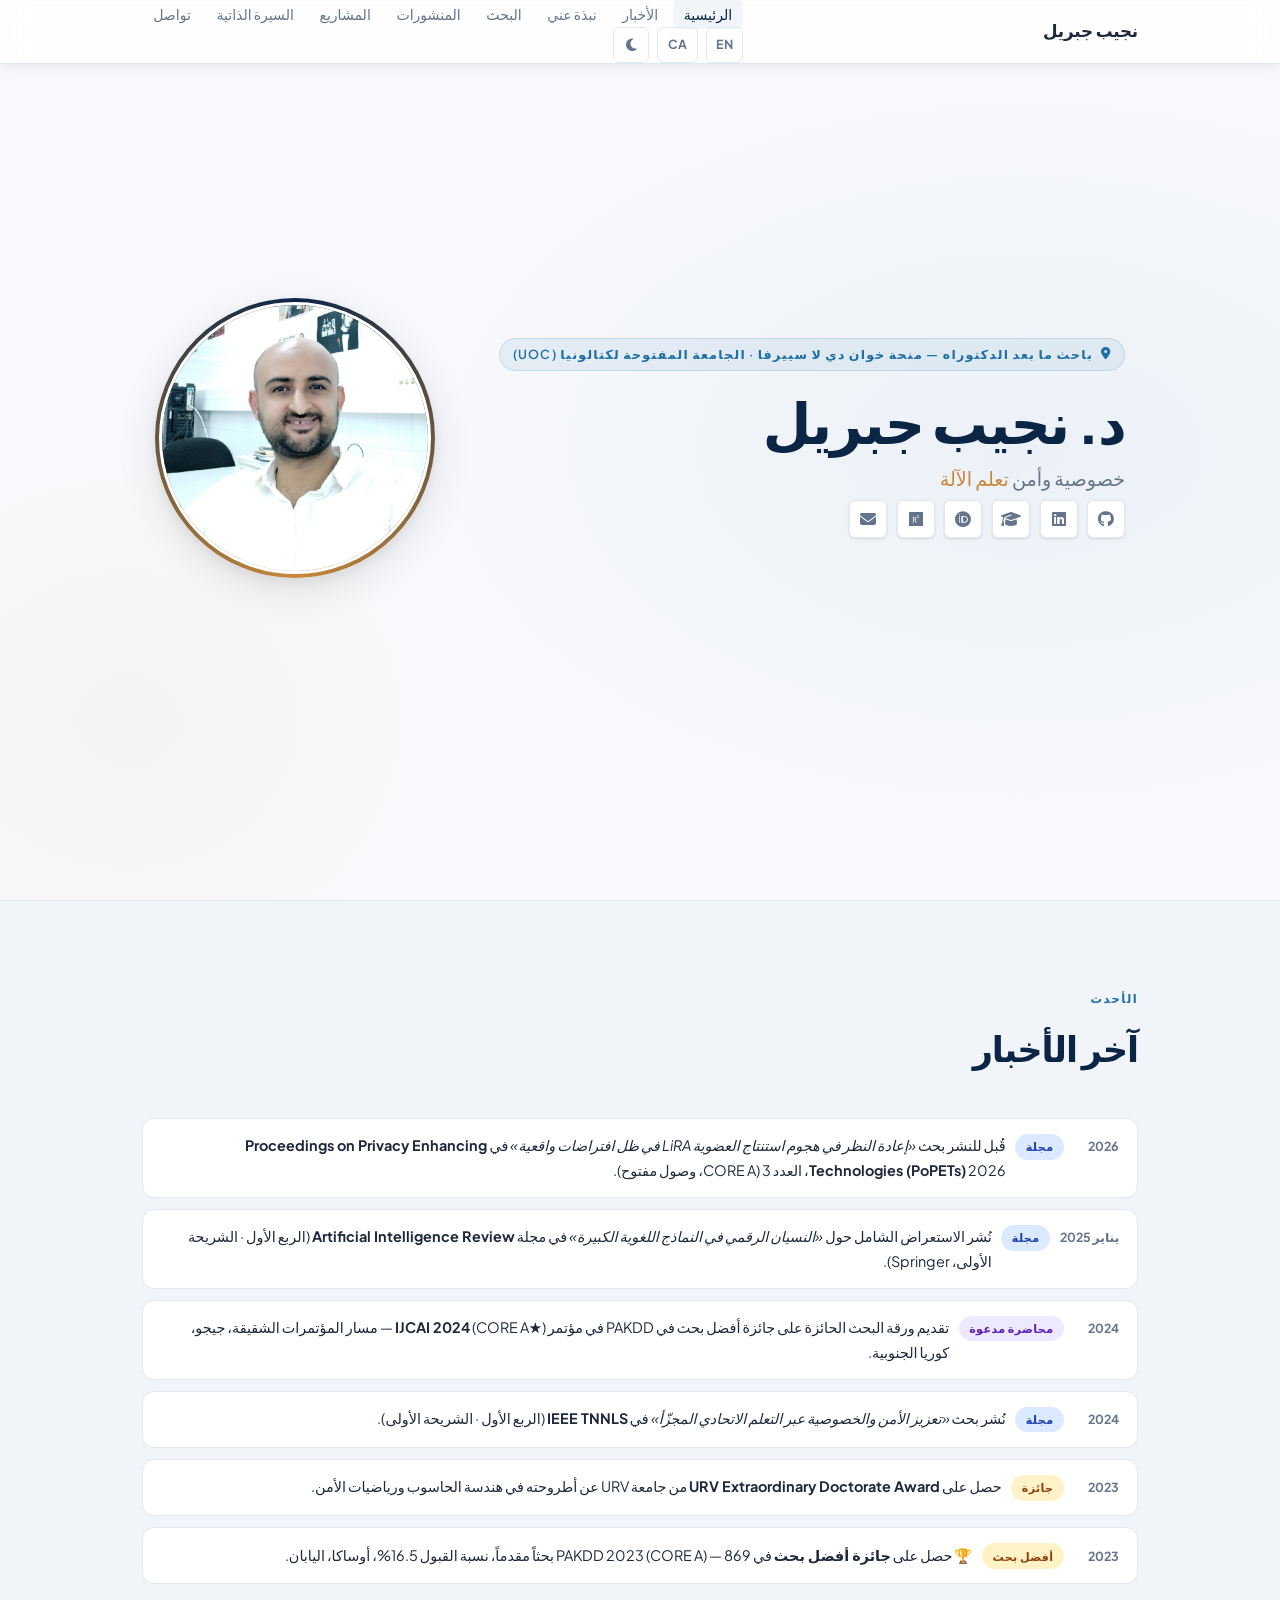
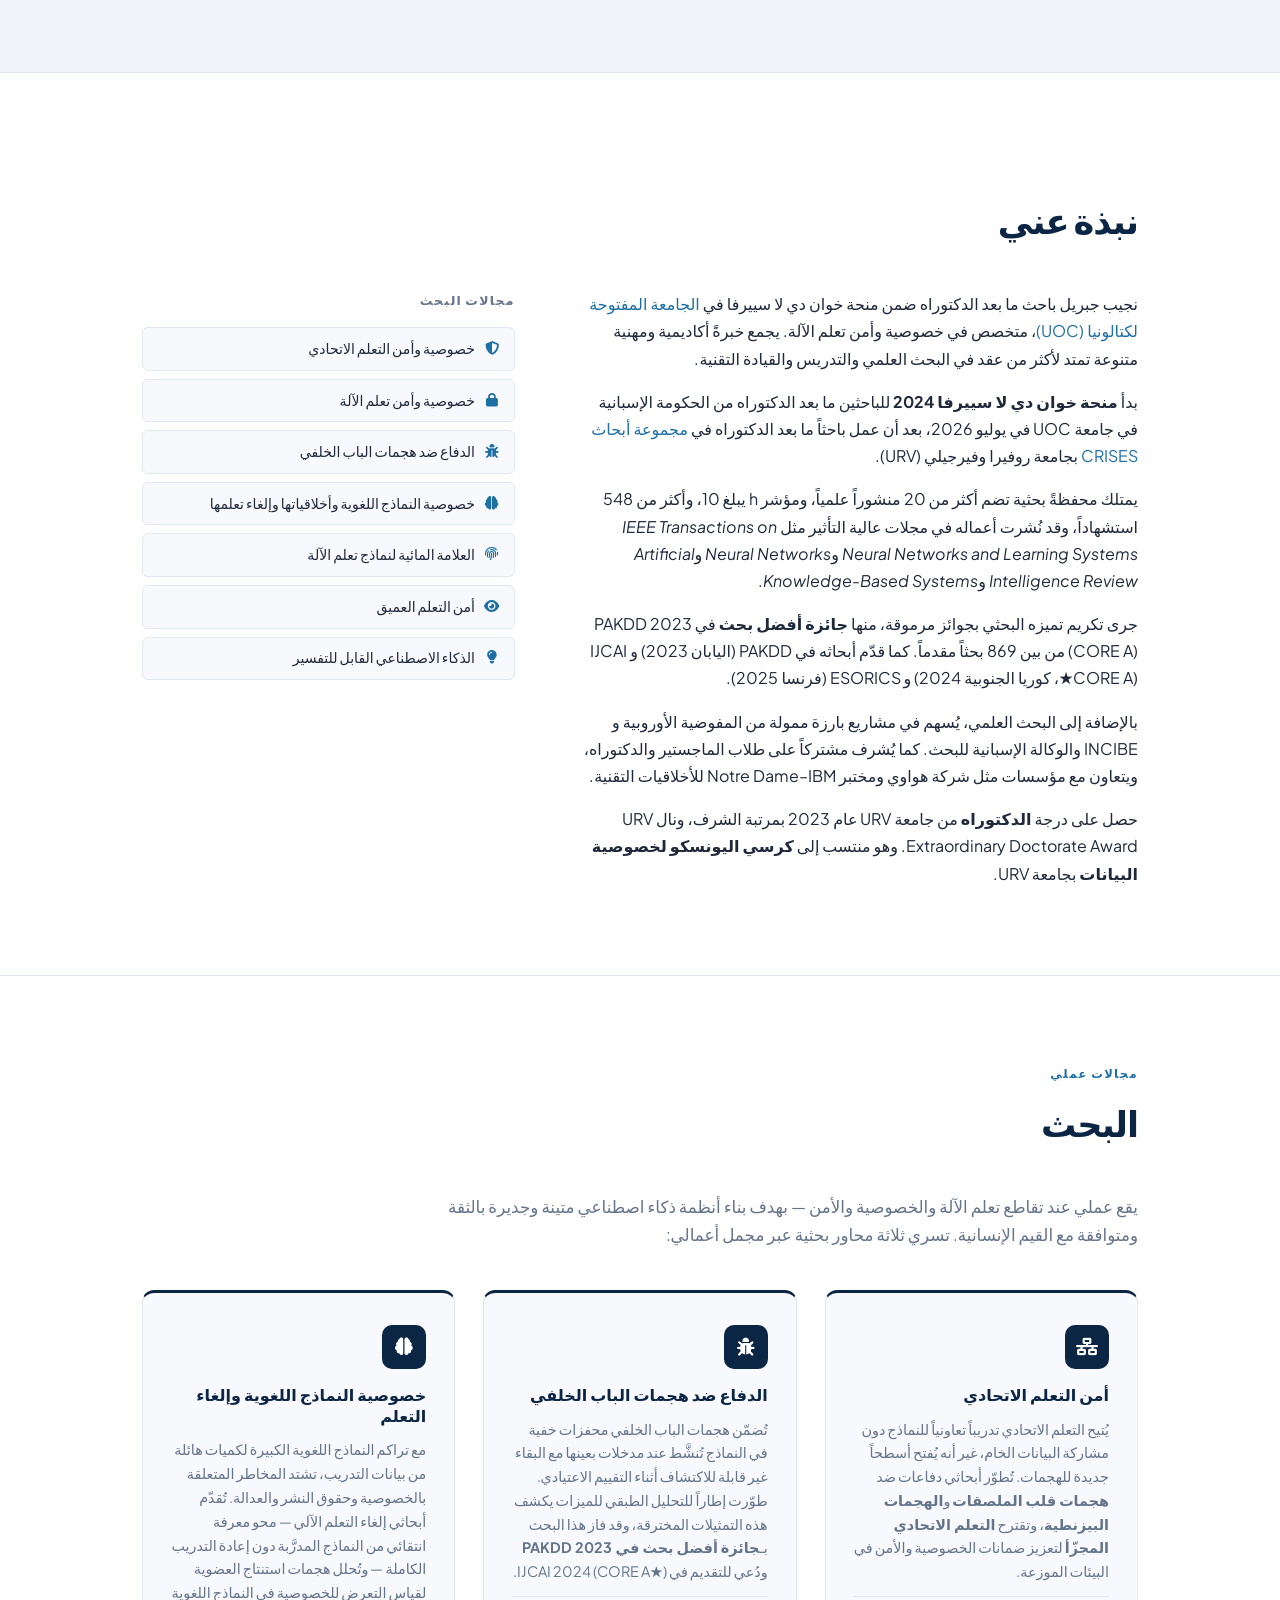
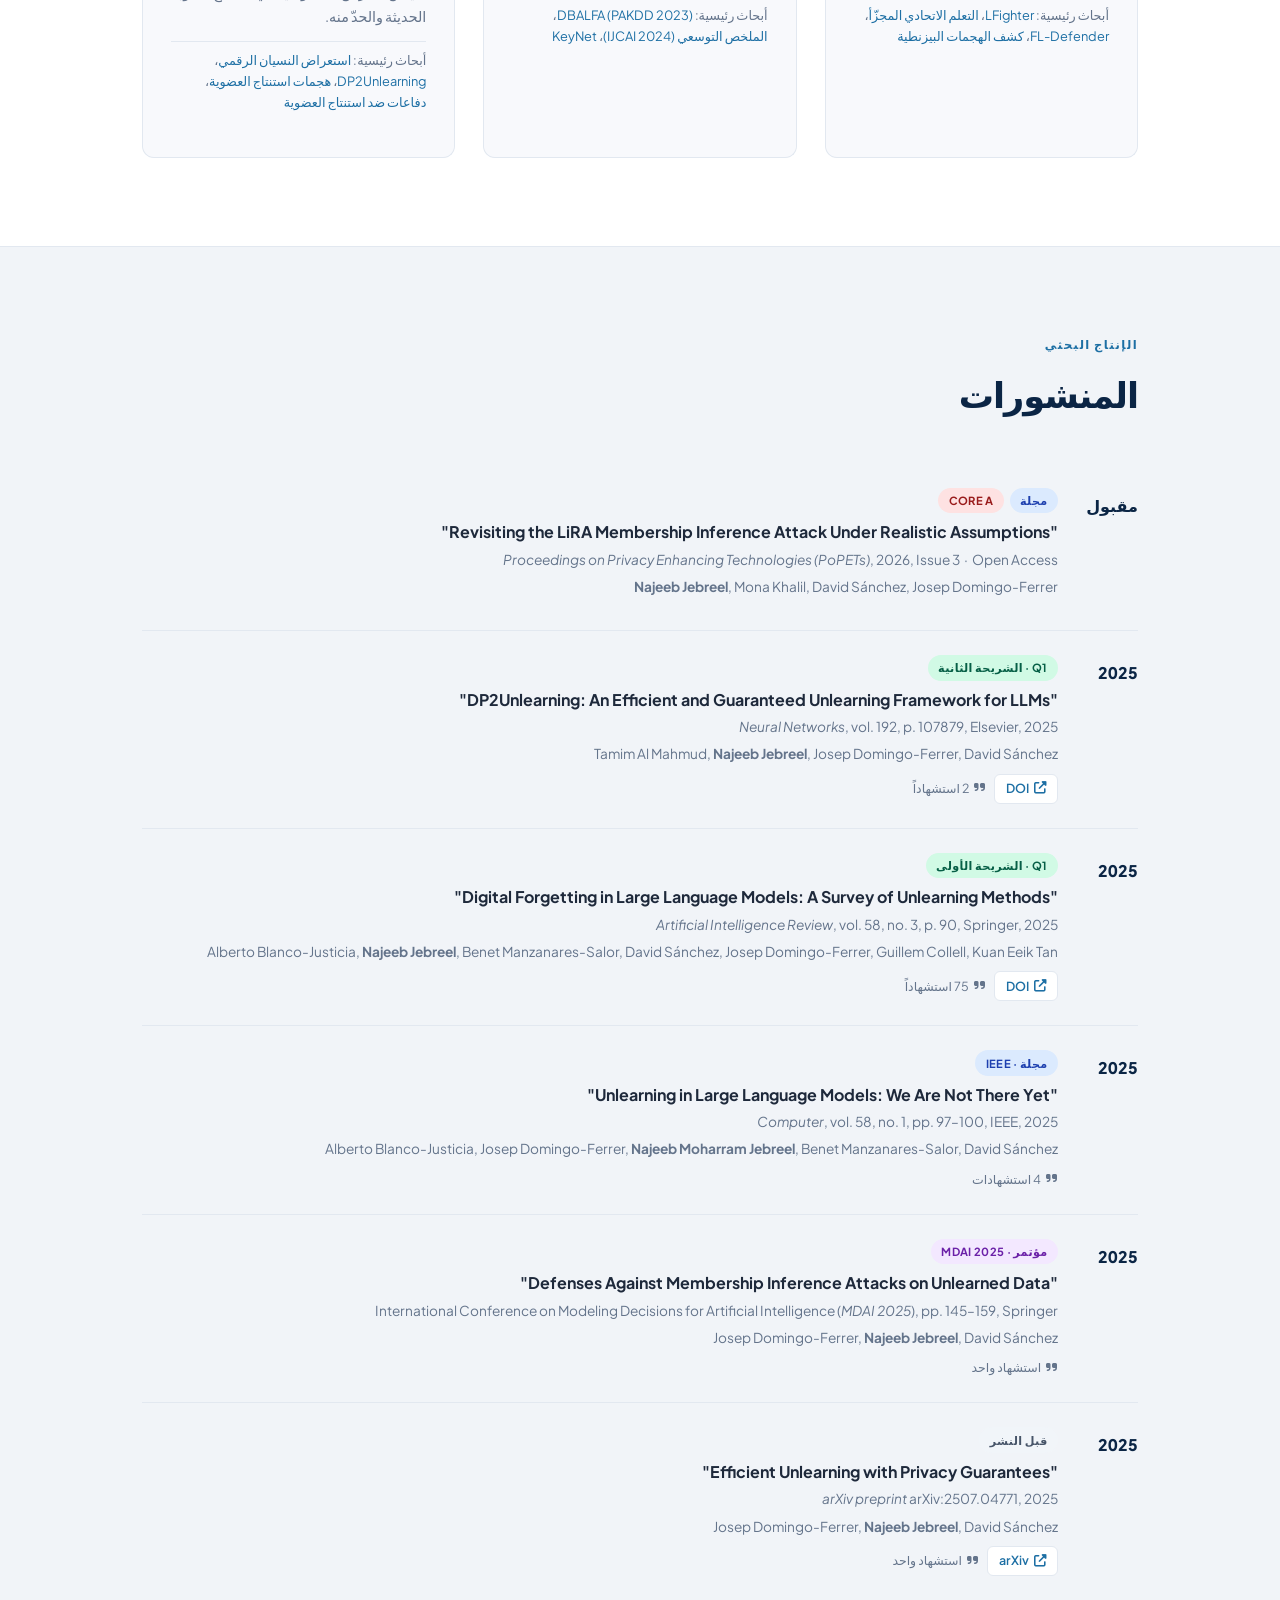
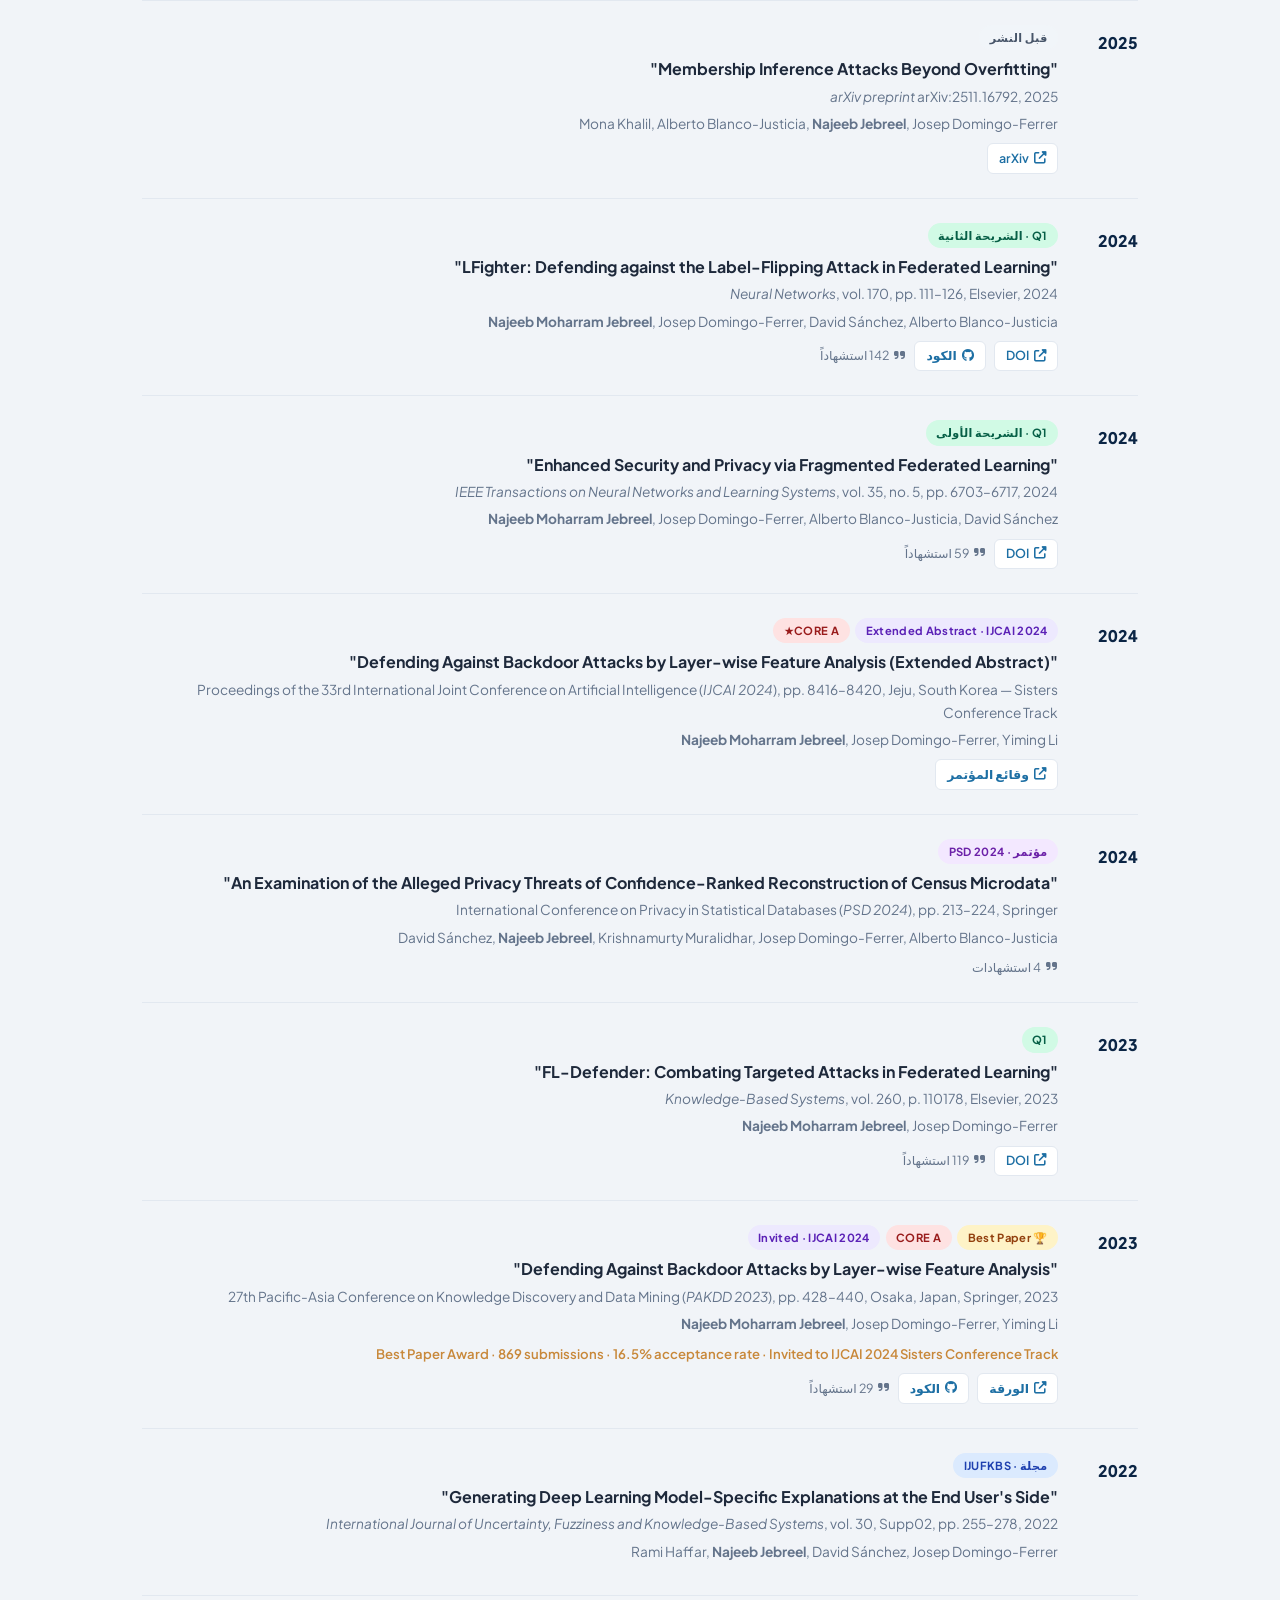
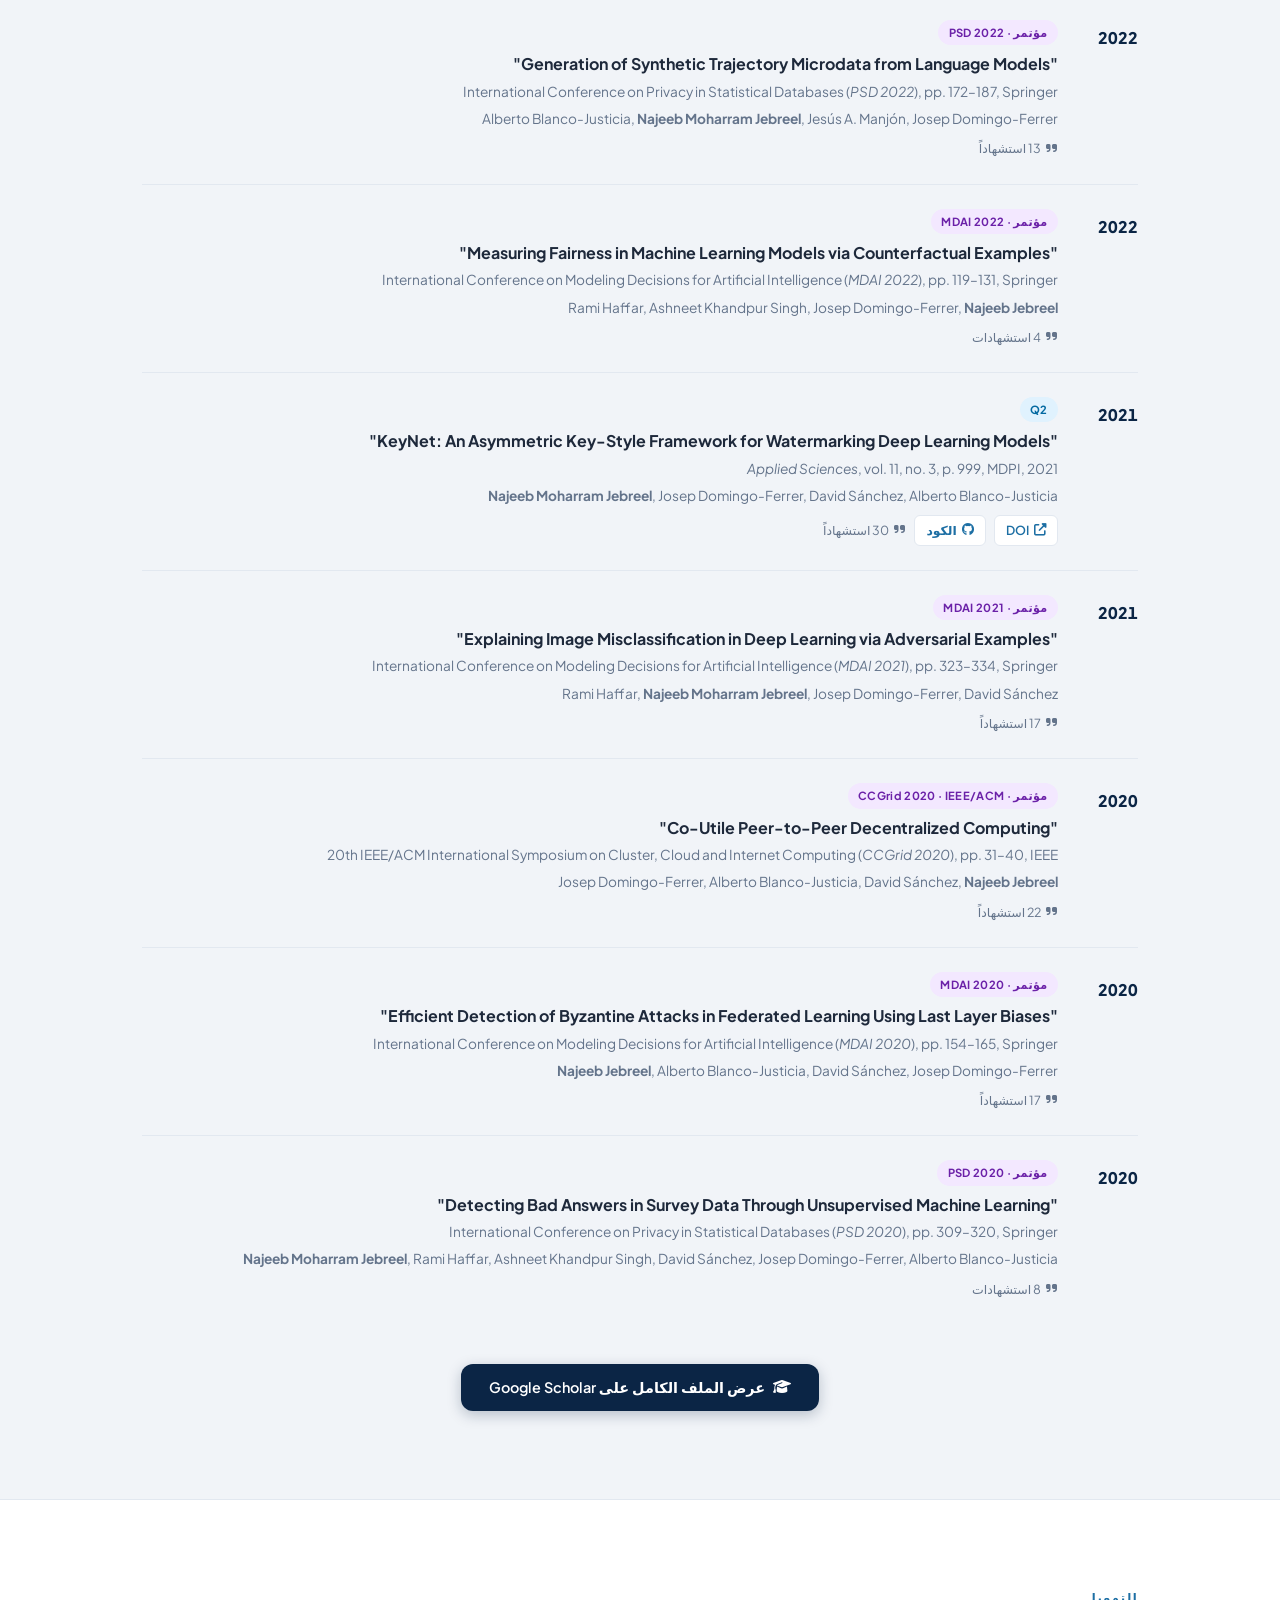
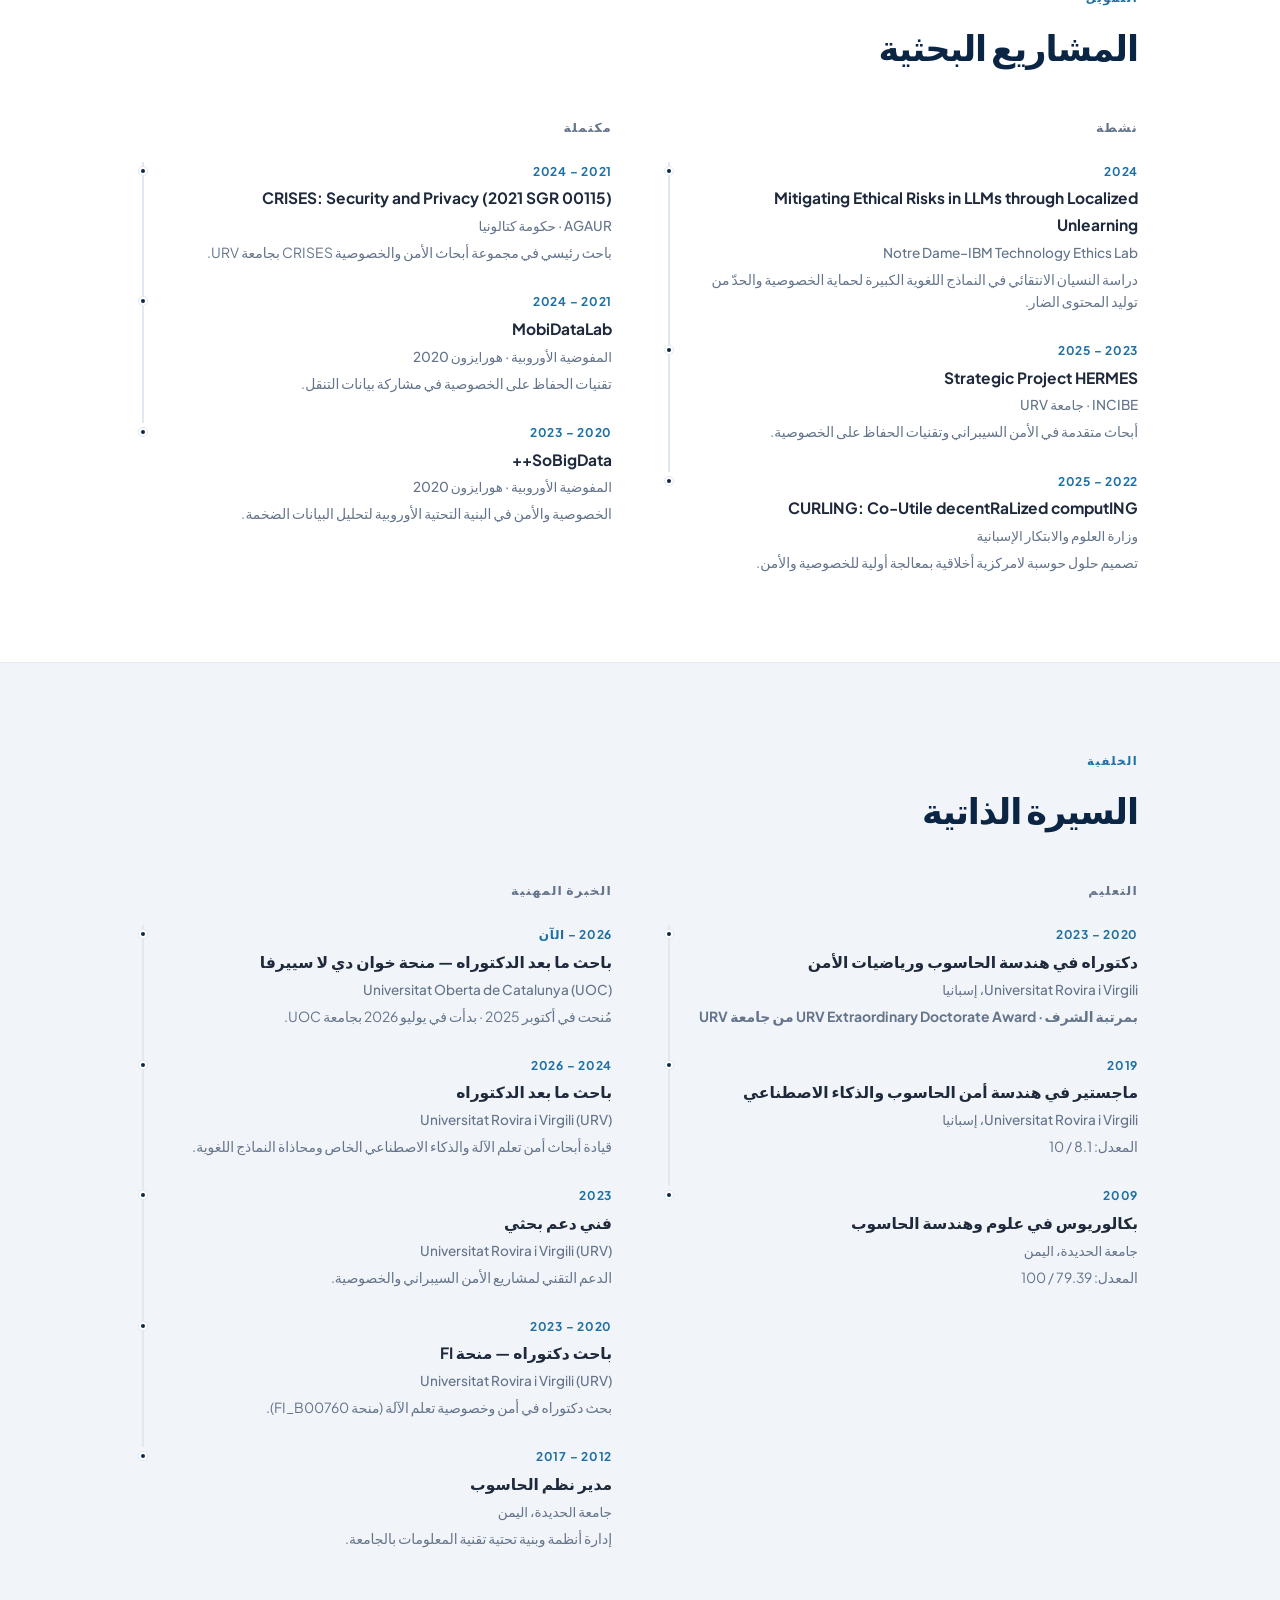
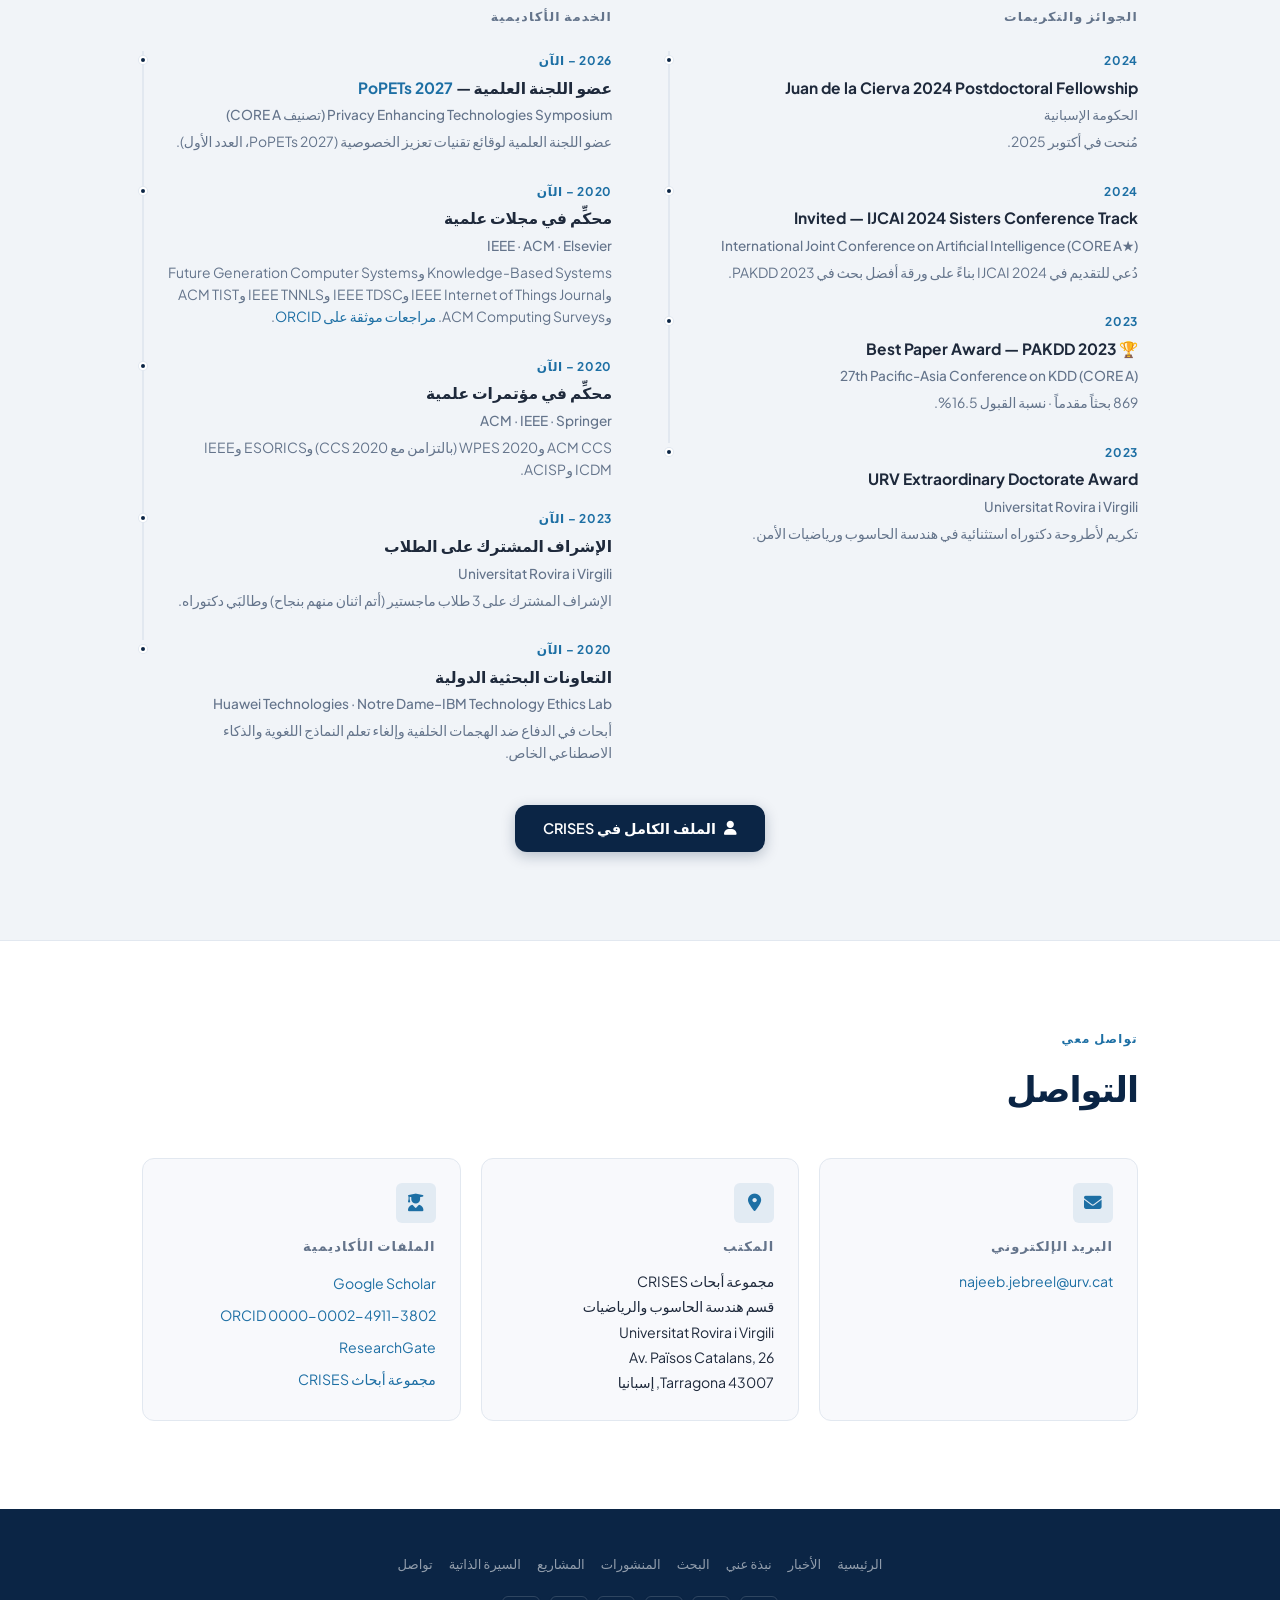
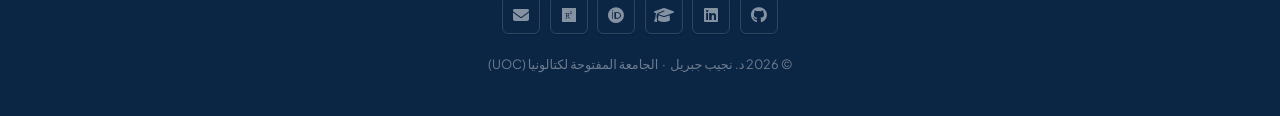
==== index-ar.html @ c3b6037e "Update affiliation: Juan de la Cierva postdoc at UOC (from July 2026)" ====
<!DOCTYPE html>
<html lang="ar" dir="rtl">
<head>
  <meta charset="UTF-8">
  <meta name="viewport" content="width=device-width, initial-scale=1.0">
  <title>د. نجيب جبريل — باحث في خصوصية وأمن تعلم الآلة</title>

  <!-- SEO -->
  <meta name="description" content="د. نجيب جبريل — باحث ما بعد الدكتوراه (منحة خوان دي لا سييرفا) في الجامعة المفتوحة لكتالونيا (UOC) متخصص في خصوصية وأمن تعلم الآلة، والتعلم الاتحادي، والدفاع ضد الهجمات الخلفية، ومحاذاة النماذج اللغوية.">
  <meta name="author" content="Najeeb Jebreel">
  <link rel="canonical" href="https://najeebjebreel.github.io/index-ar.html">

  <!-- Open Graph -->
  <meta property="og:type" content="profile">
  <meta property="og:title" content="د. نجيب جبريل — باحث في خصوصية وأمن تعلم الآلة">
  <meta property="og:description" content="باحث خوان دي لا سييرفا في UOC · أمن التعلم الاتحادي · الدفاع ضد الهجمات الخلفية · خصوصية النماذج اللغوية">
  <meta property="og:url" content="https://najeebjebreel.github.io/index-ar.html">
  <meta property="og:image" content="https://najeebjebreel.github.io/images/profile_photo.jpg">

  <!-- Schema.org -->
  <script type="application/ld+json">
  {"@context":"https://schema.org","@type":"Person","name":"Najeeb Moharram Salim Jebreel","honorificPrefix":"Dr.","jobTitle":"Juan de la Cierva Postdoctoral Fellow","affiliation":{"@type":"Organization","name":"Universitat Oberta de Catalunya","url":"https://www.uoc.edu/en"},"url":"https://najeebjebreel.github.io/","sameAs":["https://scholar.google.com/citations?user=aWbGsA4AAAAJ&hl=en","https://orcid.org/0000-0002-4911-3802","https://www.researchgate.net/profile/Najeeb-Jebreel","https://github.com/najeebjebreel","https://www.linkedin.com/in/najeebjebreel/"]}
  </script>

  <!-- Fonts: Plus Jakarta Sans + Cairo -->
  <link rel="preconnect" href="https://fonts.googleapis.com">
  <link rel="preconnect" href="https://fonts.gstatic.com" crossorigin>
  <link href="https://fonts.googleapis.com/css2?family=Cairo:wght@300;400;500;600;700;800&family=Plus+Jakarta+Sans:wght@400;600;700;800&display=swap" rel="stylesheet">

  <!-- Icons -->
  <link rel="stylesheet" href="https://cdnjs.cloudflare.com/ajax/libs/font-awesome/6.5.0/css/all.min.css">

  <link rel="stylesheet" href="styles.css">
</head>
<body>

<!-- ───────────────── HEADER ───────────────── -->
<header id="main-header">
  <div class="container header-container">
    <div class="logo"><a href="#home">نجيب جبريل</a></div>
    <nav aria-label="التنقل الرئيسي">
      <ul class="nav-links" role="list">
        <li><a href="#home">الرئيسية</a></li>
        <li><a href="#news">الأخبار</a></li>
        <li><a href="#about">نبذة عني</a></li>
        <li><a href="#research">البحث</a></li>
        <li><a href="#publications">المنشورات</a></li>
        <li><a href="#projects">المشاريع</a></li>
        <li><a href="#cv">السيرة الذاتية</a></li>
        <li><a href="#contact">تواصل</a></li>
      </ul>
      <div class="header-controls">
        <a href="index.html" class="icon-btn lang-toggle" aria-label="English version" title="English">EN</a>
        <a href="index-ca.html" class="icon-btn lang-toggle" aria-label="Catalan version" title="Versió en català">CA</a>
        <button class="icon-btn" id="darkModeToggle" aria-label="تبديل الوضع المظلم"><i class="fas fa-moon"></i></button>
        <button class="icon-btn menu-btn" id="menuBtn" aria-label="فتح القائمة" aria-expanded="false"><i class="fas fa-bars"></i></button>
      </div>
    </nav>
  </div>
</header>

<!-- ───────────────── HERO ───────────────── -->
<section id="home" class="hero">
  <div class="container hero-grid">

    <div class="hero-content reveal">
      <p class="hero-eyebrow"><i class="fas fa-map-marker-alt"></i> باحث ما بعد الدكتوراه — منحة خوان دي لا سييرفا · الجامعة المفتوحة لكتالونيا (UOC)</p>
      <h1>د. نجيب جبريل</h1>
      <p class="hero-tagline">خصوصية وأمن <span class="accent">تعلم الآلة</span></p>

      <div class="social-links" role="list">
        <a href="https://github.com/najeebjebreel" target="_blank" rel="noopener" aria-label="GitHub"><i class="fab fa-github"></i></a>
        <a href="https://www.linkedin.com/in/najeebjebreel/" target="_blank" rel="noopener" aria-label="LinkedIn"><i class="fab fa-linkedin"></i></a>
        <a href="https://scholar.google.com/citations?user=aWbGsA4AAAAJ&hl=en" target="_blank" rel="noopener" aria-label="Google Scholar"><i class="fas fa-graduation-cap"></i></a>
        <a href="https://orcid.org/0000-0002-4911-3802" target="_blank" rel="noopener" aria-label="ORCID"><i class="fab fa-orcid"></i></a>
        <a href="https://www.researchgate.net/profile/Najeeb-Jebreel" target="_blank" rel="noopener" aria-label="ResearchGate"><i class="fab fa-researchgate"></i></a>
        <a href="mailto:najeeb.jebreel@urv.cat" aria-label="البريد الإلكتروني"><i class="fas fa-envelope"></i></a>
      </div>
    </div>

    <div class="hero-photo-wrap reveal reveal-delay-1">
      <div class="hero-photo-ring">
        <img src="images/profile_photo.jpg" alt="صورة د. نجيب جبريل" width="280" height="280" loading="eager">
      </div>
    </div>

  </div>
</section>

<hr class="section-divider">

<!-- ───────────────── NEWS ───────────────── -->
<section id="news" class="news-section">
  <div class="container">
    <p class="section-label reveal">الأحدث</p>
    <h2 class="section-title reveal">آخر الأخبار</h2>
    <ul class="news-list">
      <li class="news-item reveal">
        <span class="news-date">2026</span>
        <span class="badge badge-journal">مجلة</span>
        <span class="news-text">قُبل للنشر بحث <em>«إعادة النظر في هجوم استنتاج العضوية LiRA في ظل افتراضات واقعية»</em> في <strong>Proceedings on Privacy Enhancing Technologies (PoPETs)</strong> 2026، العدد 3 (CORE A، وصول مفتوح).</span>
      </li>
      <li class="news-item reveal">
        <span class="news-date">يناير 2025</span>
        <span class="badge badge-journal">مجلة</span>
        <span class="news-text">نُشر الاستعراض الشامل حول <em>«النسيان الرقمي في النماذج اللغوية الكبيرة»</em> في مجلة <strong>Artificial Intelligence Review</strong> (الربع الأول · الشريحة الأولى، Springer).</span>
      </li>
      <li class="news-item reveal">
        <span class="news-date">2024</span>
        <span class="badge badge-invited">محاضرة مدعوة</span>
        <span class="news-text">تقديم ورقة البحث الحائزة على جائزة أفضل بحث في PAKDD في مؤتمر <strong>IJCAI 2024</strong> (CORE A★) — مسار المؤتمرات الشقيقة، جيجو، كوريا الجنوبية.</span>
      </li>
      <li class="news-item reveal">
        <span class="news-date">2024</span>
        <span class="badge badge-journal">مجلة</span>
        <span class="news-text">نُشر بحث <em>«تعزيز الأمن والخصوصية عبر التعلم الاتحادي المجزّأ»</em> في <strong>IEEE TNNLS</strong> (الربع الأول · الشريحة الأولى).</span>
      </li>
      <li class="news-item reveal">
        <span class="news-date">2023</span>
        <span class="badge badge-award">جائزة</span>
        <span class="news-text">حصل على <strong>URV Extraordinary Doctorate Award</strong> من جامعة URV عن أطروحته في هندسة الحاسوب ورياضيات الأمن.</span>
      </li>
      <li class="news-item reveal">
        <span class="news-date">2023</span>
        <span class="badge badge-award">أفضل بحث</span>
        <span class="news-text">🏆 حصل على <strong>جائزة أفضل بحث</strong> في PAKDD 2023 (CORE A) — 869 بحثاً مقدماً، نسبة القبول 16.5%، أوساكا، اليابان.</span>
      </li>
    </ul>
  </div>
</section>

<hr class="section-divider">

<!-- ───────────────── ABOUT ───────────────── -->
<section id="about" class="about">
  <div class="container">
    <p class="section-label reveal">من أنا</p>
    <h2 class="section-title reveal">نبذة عني</h2>
    <div class="about-grid">
      <div class="about-text reveal">
        <p>نجيب جبريل باحث ما بعد الدكتوراه ضمن منحة خوان دي لا سييرفا في <a href="https://www.uoc.edu/en" target="_blank" rel="noopener">الجامعة المفتوحة لكتالونيا (UOC)</a>، متخصص في خصوصية وأمن تعلم الآلة. يجمع خبرةً أكاديمية ومهنية متنوعة تمتد لأكثر من عقد في البحث العلمي والتدريس والقيادة التقنية.</p>
        <p>بدأ <strong>منحة خوان دي لا سييرفا 2024</strong> للباحثين ما بعد الدكتوراه من الحكومة الإسبانية في جامعة UOC في يوليو 2026، بعد أن عمل باحثاً ما بعد الدكتوراه في <a href="https://crises-deim.urv.cat/" target="_blank" rel="noopener">مجموعة أبحاث CRISES</a> بجامعة روفيرا وفيرجيلي (URV).</p>
        <p>يمتلك محفظةً بحثية تضم أكثر من 20 منشوراً علمياً، ومؤشر h يبلغ 10، وأكثر من 548 استشهاداً، وقد نُشرت أعماله في مجلات عالية التأثير مثل <em>IEEE Transactions on Neural Networks and Learning Systems</em> و<em>Neural Networks</em> و<em>Artificial Intelligence Review</em> و<em>Knowledge-Based Systems</em>.</p>
        <p>جرى تكريم تميزه البحثي بجوائز مرموقة، منها <strong>جائزة أفضل بحث</strong> في PAKDD 2023 (CORE A) من بين 869 بحثاً مقدماً. كما قدّم أبحاثه في PAKDD (اليابان 2023) و IJCAI (CORE A★، كوريا الجنوبية 2024) و ESORICS (فرنسا 2025).</p>
        <p>بالإضافة إلى البحث العلمي، يُسهم في مشاريع بارزة ممولة من المفوضية الأوروبية و INCIBE والوكالة الإسبانية للبحث. كما يُشرف مشتركاً على طلاب الماجستير والدكتوراه، ويتعاون مع مؤسسات مثل شركة هواوي ومختبر Notre Dame–IBM للأخلاقيات التقنية.</p>
        <p>حصل على درجة <strong>الدكتوراه</strong> من جامعة URV عام 2023 بمرتبة الشرف، ونال URV Extraordinary Doctorate Award. وهو منتسب إلى <strong>كرسي اليونسكو لخصوصية البيانات</strong> بجامعة URV.</p>
      </div>
      <div class="reveal reveal-delay-1">
        <p class="skills-heading">مجالات البحث</p>
        <ul class="skill-list">
          <li class="skill-item"><i class="fas fa-shield-alt"></i> خصوصية وأمن التعلم الاتحادي</li>
          <li class="skill-item"><i class="fas fa-lock"></i> خصوصية وأمن تعلم الآلة</li>
          <li class="skill-item"><i class="fas fa-bug"></i> الدفاع ضد هجمات الباب الخلفي</li>
          <li class="skill-item"><i class="fas fa-brain"></i> خصوصية النماذج اللغوية وأخلاقياتها وإلغاء تعلمها</li>
          <li class="skill-item"><i class="fas fa-fingerprint"></i> العلامة المائية لنماذج تعلم الآلة</li>
          <li class="skill-item"><i class="fas fa-eye"></i> أمن التعلم العميق</li>
          <li class="skill-item"><i class="fas fa-lightbulb"></i> الذكاء الاصطناعي القابل للتفسير</li>
        </ul>
      </div>
    </div>
  </div>
</section>

<hr class="section-divider">

<!-- ───────────────── RESEARCH ───────────────── -->
<section id="research" class="research">
  <div class="container">
    <p class="section-label reveal">مجالات عملي</p>
    <h2 class="section-title reveal">البحث</h2>
    <p class="research-intro reveal">يقع عملي عند تقاطع تعلم الآلة والخصوصية والأمن — بهدف بناء أنظمة ذكاء اصطناعي متينة وجديرة بالثقة ومتوافقة مع القيم الإنسانية. تسري ثلاثة محاور بحثية عبر مجمل أعمالي:</p>
    <div class="research-grid">

      <div class="research-card reveal">
        <div class="research-card-icon"><i class="fas fa-network-wired"></i></div>
        <h3>أمن التعلم الاتحادي</h3>
        <p>يُتيح التعلم الاتحادي تدريباً تعاونياً للنماذج دون مشاركة البيانات الخام، غير أنه يُفتح أسطحاً جديدة للهجمات. تُطوّر أبحاثي دفاعات ضد <strong>هجمات قلب الملصقات</strong> و<strong>الهجمات البيزنطية</strong>، وتقترح <strong>التعلم الاتحادي المجزّأ</strong> لتعزيز ضمانات الخصوصية والأمن في البيئات الموزعة.</p>
        <p class="research-papers">أبحاث رئيسية: <a href="#publications">LFighter</a>، <a href="#publications">التعلم الاتحادي المجزّأ</a>، <a href="#publications">FL-Defender</a>، <a href="#publications">كشف الهجمات البيزنطية</a></p>
      </div>

      <div class="research-card reveal reveal-delay-1">
        <div class="research-card-icon"><i class="fas fa-bug"></i></div>
        <h3>الدفاع ضد هجمات الباب الخلفي</h3>
        <p>تُضمّن هجمات الباب الخلفي محفزات خفية في النماذج تُنشَّط عند مدخلات بعينها مع البقاء غير قابلة للاكتشاف أثناء التقييم الاعتيادي. طوّرت إطاراً للتحليل الطبقي للميزات يكشف هذه التمثيلات المخترقة، وقد فاز هذا البحث بـ<strong>جائزة أفضل بحث في PAKDD 2023</strong> ودُعي للتقديم في IJCAI 2024 (CORE A★).</p>
        <p class="research-papers">أبحاث رئيسية: <a href="#publications">DBALFA (PAKDD 2023)</a>، <a href="#publications">الملخص التوسعي (IJCAI 2024)</a>، <a href="#publications">KeyNet</a></p>
      </div>

      <div class="research-card reveal reveal-delay-2">
        <div class="research-card-icon"><i class="fas fa-brain"></i></div>
        <h3>خصوصية النماذج اللغوية وإلغاء التعلم</h3>
        <p>مع تراكم النماذج اللغوية الكبيرة لكميات هائلة من بيانات التدريب، تشتد المخاطر المتعلقة بالخصوصية وحقوق النشر والعدالة. تُقدّم أبحاثي إلغاء التعلم الآلي — محو معرفة انتقائي من النماذج المدرَّبة دون إعادة التدريب الكاملة — وتُحلل هجمات استنتاج العضوية لقياس التعرض للخصوصية في النماذج اللغوية الحديثة والحدّ منه.</p>
        <p class="research-papers">أبحاث رئيسية: <a href="#publications">استعراض النسيان الرقمي</a>، <a href="#publications">DP2Unlearning</a>، <a href="#publications">هجمات استنتاج العضوية</a>، <a href="#publications">دفاعات ضد استنتاج العضوية</a></p>
      </div>

    </div>
  </div>
</section>

<hr class="section-divider">

<!-- ───────────────── PUBLICATIONS ───────────────── -->
<section id="publications" class="publications">
  <div class="container">
    <p class="section-label reveal">الإنتاج البحثي</p>
    <h2 class="section-title reveal">المنشورات</h2>
    <div class="pub-list">

      <article class="pub-entry reveal">
        <div class="pub-year-col">مقبول</div>
        <div>
          <div class="pub-badges"><span class="badge badge-journal">مجلة</span><span class="badge badge-core">CORE A</span></div>
          <h3 class="pub-title">"Revisiting the LiRA Membership Inference Attack Under Realistic Assumptions"</h3>
          <p class="pub-venue"><em>Proceedings on Privacy Enhancing Technologies (PoPETs)</em>, 2026, Issue 3 &nbsp;·&nbsp; Open Access</p>
          <p class="pub-authors"><strong>Najeeb Jebreel</strong>, Mona Khalil, David Sánchez, Josep Domingo-Ferrer</p>
        </div>
      </article>

      <article class="pub-entry reveal">
        <div class="pub-year-col">2025</div>
        <div>
          <div class="pub-badges"><span class="badge badge-q1">Q1 · الشريحة الثانية</span></div>
          <h3 class="pub-title">"DP2Unlearning: An Efficient and Guaranteed Unlearning Framework for LLMs"</h3>
          <p class="pub-venue"><em>Neural Networks</em>, vol. 192, p. 107879, Elsevier, 2025</p>
          <p class="pub-authors">Tamim Al Mahmud, <strong>Najeeb Jebreel</strong>, Josep Domingo-Ferrer, David Sánchez</p>
          <div class="pub-links">
            <a href="https://doi.org/10.1016/j.neunet.2025.107879" target="_blank" rel="noopener" class="pub-link"><i class="fas fa-external-link-alt"></i> DOI</a>
            <span class="pub-citations"><i class="fas fa-quote-right"></i> 2 استشهاداً</span>
          </div>
        </div>
      </article>

      <article class="pub-entry reveal">
        <div class="pub-year-col">2025</div>
        <div>
          <div class="pub-badges"><span class="badge badge-q1">Q1 · الشريحة الأولى</span></div>
          <h3 class="pub-title">"Digital Forgetting in Large Language Models: A Survey of Unlearning Methods"</h3>
          <p class="pub-venue"><em>Artificial Intelligence Review</em>, vol. 58, no. 3, p. 90, Springer, 2025</p>
          <p class="pub-authors">Alberto Blanco-Justicia, <strong>Najeeb Jebreel</strong>, Benet Manzanares-Salor, David Sánchez, Josep Domingo-Ferrer, Guillem Collell, Kuan Eeik Tan</p>
          <div class="pub-links">
            <a href="https://doi.org/10.1007/s10462-024-11078-6" target="_blank" rel="noopener" class="pub-link"><i class="fas fa-external-link-alt"></i> DOI</a>
            <span class="pub-citations"><i class="fas fa-quote-right"></i> 75 استشهاداً</span>
          </div>
        </div>
      </article>

      <article class="pub-entry reveal">
        <div class="pub-year-col">2025</div>
        <div>
          <div class="pub-badges"><span class="badge badge-journal">مجلة · IEEE</span></div>
          <h3 class="pub-title">"Unlearning in Large Language Models: We Are Not There Yet"</h3>
          <p class="pub-venue"><em>Computer</em>, vol. 58, no. 1, pp. 97–100, IEEE, 2025</p>
          <p class="pub-authors">Alberto Blanco-Justicia, Josep Domingo-Ferrer, <strong>Najeeb Moharram Jebreel</strong>, Benet Manzanares-Salor, David Sánchez</p>
          <div class="pub-links">
            <span class="pub-citations"><i class="fas fa-quote-right"></i> 4 استشهادات</span>
          </div>
        </div>
      </article>

      <article class="pub-entry reveal">
        <div class="pub-year-col">2025</div>
        <div>
          <div class="pub-badges"><span class="badge badge-conf">مؤتمر · MDAI 2025</span></div>
          <h3 class="pub-title">"Defenses Against Membership Inference Attacks on Unlearned Data"</h3>
          <p class="pub-venue">International Conference on Modeling Decisions for Artificial Intelligence (<em>MDAI 2025</em>), pp. 145–159, Springer</p>
          <p class="pub-authors">Josep Domingo-Ferrer, <strong>Najeeb Jebreel</strong>, David Sánchez</p>
          <div class="pub-links">
            <span class="pub-citations"><i class="fas fa-quote-right"></i> استشهاد واحد</span>
          </div>
        </div>
      </article>

      <article class="pub-entry reveal">
        <div class="pub-year-col">2025</div>
        <div>
          <div class="pub-badges"><span class="badge badge-preprint">قبل النشر</span></div>
          <h3 class="pub-title">"Efficient Unlearning with Privacy Guarantees"</h3>
          <p class="pub-venue"><em>arXiv preprint</em> arXiv:2507.04771, 2025</p>
          <p class="pub-authors">Josep Domingo-Ferrer, <strong>Najeeb Jebreel</strong>, David Sánchez</p>
          <div class="pub-links">
            <a href="https://arxiv.org/abs/2507.04771" target="_blank" rel="noopener" class="pub-link"><i class="fas fa-external-link-alt"></i> arXiv</a>
            <span class="pub-citations"><i class="fas fa-quote-right"></i> استشهاد واحد</span>
          </div>
        </div>
      </article>

      <article class="pub-entry reveal">
        <div class="pub-year-col">2025</div>
        <div>
          <div class="pub-badges"><span class="badge badge-preprint">قبل النشر</span></div>
          <h3 class="pub-title">"Membership Inference Attacks Beyond Overfitting"</h3>
          <p class="pub-venue"><em>arXiv preprint</em> arXiv:2511.16792, 2025</p>
          <p class="pub-authors">Mona Khalil, Alberto Blanco-Justicia, <strong>Najeeb Jebreel</strong>, Josep Domingo-Ferrer</p>
          <div class="pub-links">
            <a href="https://arxiv.org/abs/2511.16792" target="_blank" rel="noopener" class="pub-link"><i class="fas fa-external-link-alt"></i> arXiv</a>
          </div>
        </div>
      </article>

      <article class="pub-entry reveal">
        <div class="pub-year-col">2024</div>
        <div>
          <div class="pub-badges"><span class="badge badge-q1">Q1 · الشريحة الثانية</span></div>
          <h3 class="pub-title">"LFighter: Defending against the Label-Flipping Attack in Federated Learning"</h3>
          <p class="pub-venue"><em>Neural Networks</em>, vol. 170, pp. 111–126, Elsevier, 2024</p>
          <p class="pub-authors"><strong>Najeeb Moharram Jebreel</strong>, Josep Domingo-Ferrer, David Sánchez, Alberto Blanco-Justicia</p>
          <div class="pub-links">
            <a href="https://doi.org/10.1016/j.neunet.2023.11.019" target="_blank" rel="noopener" class="pub-link"><i class="fas fa-external-link-alt"></i> DOI</a>
            <a href="https://github.com/najeebjebreel/LFighter" target="_blank" rel="noopener" class="pub-link"><i class="fab fa-github"></i> الكود</a>
            <span class="pub-citations"><i class="fas fa-quote-right"></i> 142 استشهاداً</span>
          </div>
        </div>
      </article>

      <article class="pub-entry reveal">
        <div class="pub-year-col">2024</div>
        <div>
          <div class="pub-badges"><span class="badge badge-q1">Q1 · الشريحة الأولى</span></div>
          <h3 class="pub-title">"Enhanced Security and Privacy via Fragmented Federated Learning"</h3>
          <p class="pub-venue"><em>IEEE Transactions on Neural Networks and Learning Systems</em>, vol. 35, no. 5, pp. 6703–6717, 2024</p>
          <p class="pub-authors"><strong>Najeeb Moharram Jebreel</strong>, Josep Domingo-Ferrer, Alberto Blanco-Justicia, David Sánchez</p>
          <div class="pub-links">
            <a href="https://doi.org/10.1109/TNNLS.2022.3212627" target="_blank" rel="noopener" class="pub-link"><i class="fas fa-external-link-alt"></i> DOI</a>
            <span class="pub-citations"><i class="fas fa-quote-right"></i> 59 استشهاداً</span>
          </div>
        </div>
      </article>

      <article class="pub-entry reveal">
        <div class="pub-year-col">2024</div>
        <div>
          <div class="pub-badges">
            <span class="badge badge-invited">Extended Abstract · IJCAI 2024</span>
            <span class="badge badge-core">CORE A★</span>
          </div>
          <h3 class="pub-title">"Defending Against Backdoor Attacks by Layer-wise Feature Analysis (Extended Abstract)"</h3>
          <p class="pub-venue">Proceedings of the 33rd International Joint Conference on Artificial Intelligence (<em>IJCAI 2024</em>), pp. 8416–8420, Jeju, South Korea — Sisters Conference Track</p>
          <p class="pub-authors"><strong>Najeeb Moharram Jebreel</strong>, Josep Domingo-Ferrer, Yiming Li</p>
          <div class="pub-links">
            <a href="https://www.ijcai.org/proceedings/2024/" target="_blank" rel="noopener" class="pub-link"><i class="fas fa-external-link-alt"></i> وقائع المؤتمر</a>
          </div>
        </div>
      </article>

      <article class="pub-entry reveal">
        <div class="pub-year-col">2024</div>
        <div>
          <div class="pub-badges"><span class="badge badge-conf">مؤتمر · PSD 2024</span></div>
          <h3 class="pub-title">"An Examination of the Alleged Privacy Threats of Confidence-Ranked Reconstruction of Census Microdata"</h3>
          <p class="pub-venue">International Conference on Privacy in Statistical Databases (<em>PSD 2024</em>), pp. 213–224, Springer</p>
          <p class="pub-authors">David Sánchez, <strong>Najeeb Jebreel</strong>, Krishnamurty Muralidhar, Josep Domingo-Ferrer, Alberto Blanco-Justicia</p>
          <div class="pub-links">
            <span class="pub-citations"><i class="fas fa-quote-right"></i> 4 استشهادات</span>
          </div>
        </div>
      </article>

      <article class="pub-entry reveal">
        <div class="pub-year-col">2023</div>
        <div>
          <div class="pub-badges"><span class="badge badge-q1">Q1</span></div>
          <h3 class="pub-title">"FL-Defender: Combating Targeted Attacks in Federated Learning"</h3>
          <p class="pub-venue"><em>Knowledge-Based Systems</em>, vol. 260, p. 110178, Elsevier, 2023</p>
          <p class="pub-authors"><strong>Najeeb Moharram Jebreel</strong>, Josep Domingo-Ferrer</p>
          <div class="pub-links">
            <a href="https://doi.org/10.1016/j.knosys.2022.110178" target="_blank" rel="noopener" class="pub-link"><i class="fas fa-external-link-alt"></i> DOI</a>
            <span class="pub-citations"><i class="fas fa-quote-right"></i> 119 استشهاداً</span>
          </div>
        </div>
      </article>

      <article class="pub-entry reveal">
        <div class="pub-year-col">2023</div>
        <div>
          <div class="pub-badges">
            <span class="badge badge-award">🏆 Best Paper</span>
            <span class="badge badge-core">CORE A</span>
            <span class="badge badge-invited">Invited · IJCAI 2024</span>
          </div>
          <h3 class="pub-title">"Defending Against Backdoor Attacks by Layer-wise Feature Analysis"</h3>
          <p class="pub-venue">27th Pacific-Asia Conference on Knowledge Discovery and Data Mining (<em>PAKDD 2023</em>), pp. 428–440, Osaka, Japan, Springer, 2023</p>
          <p class="pub-authors"><strong>Najeeb Moharram Jebreel</strong>, Josep Domingo-Ferrer, Yiming Li</p>
          <p class="pub-note">Best Paper Award · 869 submissions · 16.5% acceptance rate · Invited to IJCAI 2024 Sisters Conference Track</p>
          <div class="pub-links">
            <a href="https://link.springer.com/chapter/10.1007/978-3-031-33377-4_33" target="_blank" rel="noopener" class="pub-link"><i class="fas fa-external-link-alt"></i> الورقة</a>
            <a href="https://github.com/najeebjebreel/DBALFA" target="_blank" rel="noopener" class="pub-link"><i class="fab fa-github"></i> الكود</a>
            <span class="pub-citations"><i class="fas fa-quote-right"></i> 29 استشهاداً</span>
          </div>
        </div>
      </article>

      <article class="pub-entry reveal">
        <div class="pub-year-col">2022</div>
        <div>
          <div class="pub-badges"><span class="badge badge-journal">مجلة · IJUFKBS</span></div>
          <h3 class="pub-title">"Generating Deep Learning Model-Specific Explanations at the End User's Side"</h3>
          <p class="pub-venue"><em>International Journal of Uncertainty, Fuzziness and Knowledge-Based Systems</em>, vol. 30, Supp02, pp. 255–278, 2022</p>
          <p class="pub-authors">Rami Haffar, <strong>Najeeb Jebreel</strong>, David Sánchez, Josep Domingo-Ferrer</p>
        </div>
      </article>

      <article class="pub-entry reveal">
        <div class="pub-year-col">2022</div>
        <div>
          <div class="pub-badges"><span class="badge badge-conf">مؤتمر · PSD 2022</span></div>
          <h3 class="pub-title">"Generation of Synthetic Trajectory Microdata from Language Models"</h3>
          <p class="pub-venue">International Conference on Privacy in Statistical Databases (<em>PSD 2022</em>), pp. 172–187, Springer</p>
          <p class="pub-authors">Alberto Blanco-Justicia, <strong>Najeeb Moharram Jebreel</strong>, Jesús A. Manjón, Josep Domingo-Ferrer</p>
          <div class="pub-links">
            <span class="pub-citations"><i class="fas fa-quote-right"></i> 13 استشهاداً</span>
          </div>
        </div>
      </article>

      <article class="pub-entry reveal">
        <div class="pub-year-col">2022</div>
        <div>
          <div class="pub-badges"><span class="badge badge-conf">مؤتمر · MDAI 2022</span></div>
          <h3 class="pub-title">"Measuring Fairness in Machine Learning Models via Counterfactual Examples"</h3>
          <p class="pub-venue">International Conference on Modeling Decisions for Artificial Intelligence (<em>MDAI 2022</em>), pp. 119–131, Springer</p>
          <p class="pub-authors">Rami Haffar, Ashneet Khandpur Singh, Josep Domingo-Ferrer, <strong>Najeeb Jebreel</strong></p>
          <div class="pub-links">
            <span class="pub-citations"><i class="fas fa-quote-right"></i> 4 استشهادات</span>
          </div>
        </div>
      </article>

      <article class="pub-entry reveal">
        <div class="pub-year-col">2021</div>
        <div>
          <div class="pub-badges"><span class="badge badge-q2">Q2</span></div>
          <h3 class="pub-title">"KeyNet: An Asymmetric Key-Style Framework for Watermarking Deep Learning Models"</h3>
          <p class="pub-venue"><em>Applied Sciences</em>, vol. 11, no. 3, p. 999, MDPI, 2021</p>
          <p class="pub-authors"><strong>Najeeb Moharram Jebreel</strong>, Josep Domingo-Ferrer, David Sánchez, Alberto Blanco-Justicia</p>
          <div class="pub-links">
            <a href="https://doi.org/10.3390/app11030999" target="_blank" rel="noopener" class="pub-link"><i class="fas fa-external-link-alt"></i> DOI</a>
            <a href="https://github.com/najeebjebreel/KeyNet" target="_blank" rel="noopener" class="pub-link"><i class="fab fa-github"></i> الكود</a>
            <span class="pub-citations"><i class="fas fa-quote-right"></i> 30 استشهاداً</span>
          </div>
        </div>
      </article>

      <article class="pub-entry reveal">
        <div class="pub-year-col">2021</div>
        <div>
          <div class="pub-badges"><span class="badge badge-conf">مؤتمر · MDAI 2021</span></div>
          <h3 class="pub-title">"Explaining Image Misclassification in Deep Learning via Adversarial Examples"</h3>
          <p class="pub-venue">International Conference on Modeling Decisions for Artificial Intelligence (<em>MDAI 2021</em>), pp. 323–334, Springer</p>
          <p class="pub-authors">Rami Haffar, <strong>Najeeb Moharram Jebreel</strong>, Josep Domingo-Ferrer, David Sánchez</p>
          <div class="pub-links">
            <span class="pub-citations"><i class="fas fa-quote-right"></i> 17 استشهاداً</span>
          </div>
        </div>
      </article>

      <article class="pub-entry reveal">
        <div class="pub-year-col">2020</div>
        <div>
          <div class="pub-badges"><span class="badge badge-conf">مؤتمر · CCGrid 2020 · IEEE/ACM</span></div>
          <h3 class="pub-title">"Co-Utile Peer-to-Peer Decentralized Computing"</h3>
          <p class="pub-venue">20th IEEE/ACM International Symposium on Cluster, Cloud and Internet Computing (<em>CCGrid 2020</em>), pp. 31–40, IEEE</p>
          <p class="pub-authors">Josep Domingo-Ferrer, Alberto Blanco-Justicia, David Sánchez, <strong>Najeeb Jebreel</strong></p>
          <div class="pub-links">
            <span class="pub-citations"><i class="fas fa-quote-right"></i> 22 استشهاداً</span>
          </div>
        </div>
      </article>

      <article class="pub-entry reveal">
        <div class="pub-year-col">2020</div>
        <div>
          <div class="pub-badges"><span class="badge badge-conf">مؤتمر · MDAI 2020</span></div>
          <h3 class="pub-title">"Efficient Detection of Byzantine Attacks in Federated Learning Using Last Layer Biases"</h3>
          <p class="pub-venue">International Conference on Modeling Decisions for Artificial Intelligence (<em>MDAI 2020</em>), pp. 154–165, Springer</p>
          <p class="pub-authors"><strong>Najeeb Jebreel</strong>, Alberto Blanco-Justicia, David Sánchez, Josep Domingo-Ferrer</p>
          <div class="pub-links">
            <span class="pub-citations"><i class="fas fa-quote-right"></i> 17 استشهاداً</span>
          </div>
        </div>
      </article>

      <article class="pub-entry reveal">
        <div class="pub-year-col">2020</div>
        <div>
          <div class="pub-badges"><span class="badge badge-conf">مؤتمر · PSD 2020</span></div>
          <h3 class="pub-title">"Detecting Bad Answers in Survey Data Through Unsupervised Machine Learning"</h3>
          <p class="pub-venue">International Conference on Privacy in Statistical Databases (<em>PSD 2020</em>), pp. 309–320, Springer</p>
          <p class="pub-authors"><strong>Najeeb Moharram Jebreel</strong>, Rami Haffar, Ashneet Khandpur Singh, David Sánchez, Josep Domingo-Ferrer, Alberto Blanco-Justicia</p>
          <div class="pub-links">
            <span class="pub-citations"><i class="fas fa-quote-right"></i> 8 استشهادات</span>
          </div>
        </div>
      </article>

    </div>
    <div class="section-cta reveal">
      <a href="https://scholar.google.com/citations?user=aWbGsA4AAAAJ&hl=en" target="_blank" rel="noopener" class="btn-primary">
        <i class="fas fa-graduation-cap"></i> عرض الملف الكامل على Google Scholar
      </a>
    </div>
  </div>
</section>

<hr class="section-divider">

<!-- ───────────────── PROJECTS ───────────────── -->
<section id="projects" class="projects">
  <div class="container">
    <p class="section-label reveal">التمويل</p>
    <h2 class="section-title reveal">المشاريع البحثية</h2>
    <div class="resume-grid">
      <div>
        <p class="subsection-title reveal">نشطة</p>
        <div class="timeline">
          <div class="tl-item reveal">
            <div class="tl-date">2024</div>
            <div class="tl-title">Mitigating Ethical Risks in LLMs through Localized Unlearning</div>
            <div class="tl-org">Notre Dame–IBM Technology Ethics Lab</div>
            <div class="tl-desc">دراسة النسيان الانتقائي في النماذج اللغوية الكبيرة لحماية الخصوصية والحدّ من توليد المحتوى الضار.</div>
          </div>
          <div class="tl-item reveal">
            <div class="tl-date">2023 – 2025</div>
            <div class="tl-title">Strategic Project HERMES</div>
            <div class="tl-org">INCIBE · جامعة URV</div>
            <div class="tl-desc">أبحاث متقدمة في الأمن السيبراني وتقنيات الحفاظ على الخصوصية.</div>
          </div>
          <div class="tl-item reveal">
            <div class="tl-date">2022 – 2025</div>
            <div class="tl-title">CURLING: Co-Utile decentRaLized computING</div>
            <div class="tl-org">وزارة العلوم والابتكار الإسبانية</div>
            <div class="tl-desc">تصميم حلول حوسبة لامركزية أخلاقية بمعالجة أولية للخصوصية والأمن.</div>
          </div>
        </div>
      </div>
      <div>
        <p class="subsection-title reveal">مكتملة</p>
        <div class="timeline">
          <div class="tl-item reveal">
            <div class="tl-date">2021 – 2024</div>
            <div class="tl-title">CRISES: Security and Privacy (2021 SGR 00115)</div>
            <div class="tl-org">AGAUR · حكومة كتالونيا</div>
            <div class="tl-desc">باحث رئيسي في مجموعة أبحاث الأمن والخصوصية CRISES بجامعة URV.</div>
          </div>
          <div class="tl-item reveal">
            <div class="tl-date">2021 – 2024</div>
            <div class="tl-title">MobiDataLab</div>
            <div class="tl-org">المفوضية الأوروبية · هورايزون 2020</div>
            <div class="tl-desc">تقنيات الحفاظ على الخصوصية في مشاركة بيانات التنقل.</div>
          </div>
          <div class="tl-item reveal">
            <div class="tl-date">2020 – 2023</div>
            <div class="tl-title">SoBigData++</div>
            <div class="tl-org">المفوضية الأوروبية · هورايزون 2020</div>
            <div class="tl-desc">الخصوصية والأمن في البنية التحتية الأوروبية لتحليل البيانات الضخمة.</div>
          </div>
        </div>
      </div>
    </div>
  </div>
</section>

<hr class="section-divider">

<!-- ───────────────── CV ───────────────── -->
<section id="cv" class="cv">
  <div class="container">
    <p class="section-label reveal">الخلفية</p>
    <h2 class="section-title reveal">السيرة الذاتية</h2>

    <div class="resume-grid" style="margin-bottom:3.5rem">
      <div>
        <p class="subsection-title reveal">التعليم</p>
        <div class="timeline">
          <div class="tl-item reveal">
            <div class="tl-date">2020 – 2023</div>
            <div class="tl-title">دكتوراه في هندسة الحاسوب ورياضيات الأمن</div>
            <div class="tl-org">Universitat Rovira i Virgili، إسبانيا</div>
            <div class="tl-desc"><strong>بمرتبة الشرف · URV Extraordinary Doctorate Award من جامعة URV</strong></div>
          </div>
          <div class="tl-item reveal">
            <div class="tl-date">2019</div>
            <div class="tl-title">ماجستير في هندسة أمن الحاسوب والذكاء الاصطناعي</div>
            <div class="tl-org">Universitat Rovira i Virgili، إسبانيا</div>
            <div class="tl-desc">المعدل: 8.1 / 10</div>
          </div>
          <div class="tl-item reveal">
            <div class="tl-date">2009</div>
            <div class="tl-title">بكالوريوس في علوم وهندسة الحاسوب</div>
            <div class="tl-org">جامعة الحديدة، اليمن</div>
            <div class="tl-desc">المعدل: 79.39 / 100</div>
          </div>
        </div>
      </div>
      <div>
        <p class="subsection-title reveal">الخبرة المهنية</p>
        <div class="timeline">
          <div class="tl-item reveal">
            <div class="tl-date">2026 – الآن</div>
            <div class="tl-title">باحث ما بعد الدكتوراه — منحة خوان دي لا سييرفا</div>
            <div class="tl-org">Universitat Oberta de Catalunya (UOC)</div>
            <div class="tl-desc">مُنحت في أكتوبر 2025 · بدأت في يوليو 2026 بجامعة UOC.</div>
          </div>
          <div class="tl-item reveal">
            <div class="tl-date">2024 – 2026</div>
            <div class="tl-title">باحث ما بعد الدكتوراه</div>
            <div class="tl-org">Universitat Rovira i Virgili (URV)</div>
            <div class="tl-desc">قيادة أبحاث أمن تعلم الآلة والذكاء الاصطناعي الخاص ومحاذاة النماذج اللغوية.</div>
          </div>
          <div class="tl-item reveal">
            <div class="tl-date">2023</div>
            <div class="tl-title">فني دعم بحثي</div>
            <div class="tl-org">Universitat Rovira i Virgili (URV)</div>
            <div class="tl-desc">الدعم التقني لمشاريع الأمن السيبراني والخصوصية.</div>
          </div>
          <div class="tl-item reveal">
            <div class="tl-date">2020 – 2023</div>
            <div class="tl-title">باحث دكتوراه — منحة FI</div>
            <div class="tl-org">Universitat Rovira i Virgili (URV)</div>
            <div class="tl-desc">بحث دكتوراه في أمن وخصوصية تعلم الآلة (منحة FI_B00760).</div>
          </div>
          <div class="tl-item reveal">
            <div class="tl-date">2012 – 2017</div>
            <div class="tl-title">مدير نظم الحاسوب</div>
            <div class="tl-org">جامعة الحديدة، اليمن</div>
            <div class="tl-desc">إدارة أنظمة وبنية تحتية تقنية المعلومات بالجامعة.</div>
          </div>
        </div>
      </div>
    </div>

    <div class="resume-grid">
      <div>
        <p class="subsection-title reveal">الجوائز والتكريمات</p>
        <div class="timeline">
          <div class="tl-item reveal">
            <div class="tl-date">2024</div>
            <div class="tl-title">Juan de la Cierva 2024 Postdoctoral Fellowship</div>
            <div class="tl-org">الحكومة الإسبانية</div>
            <div class="tl-desc">مُنحت في أكتوبر 2025.</div>
          </div>
          <div class="tl-item reveal">
            <div class="tl-date">2024</div>
            <div class="tl-title">Invited — IJCAI 2024 Sisters Conference Track</div>
            <div class="tl-org">International Joint Conference on Artificial Intelligence (CORE A★)</div>
            <div class="tl-desc">دُعي للتقديم في IJCAI 2024 بناءً على ورقة أفضل بحث في PAKDD 2023.</div>
          </div>
          <div class="tl-item reveal">
            <div class="tl-date">2023</div>
            <div class="tl-title">🏆 Best Paper Award — PAKDD 2023</div>
            <div class="tl-org">27th Pacific-Asia Conference on KDD (CORE A)</div>
            <div class="tl-desc">869 بحثاً مقدماً · نسبة القبول 16.5%.</div>
          </div>
          <div class="tl-item reveal">
            <div class="tl-date">2023</div>
            <div class="tl-title">URV Extraordinary Doctorate Award</div>
            <div class="tl-org">Universitat Rovira i Virgili</div>
            <div class="tl-desc">تكريم لأطروحة دكتوراه استثنائية في هندسة الحاسوب ورياضيات الأمن.</div>
          </div>
        </div>
      </div>
      <div>
        <p class="subsection-title reveal">الخدمة الأكاديمية</p>
        <div class="timeline">
          <div class="tl-item reveal">
            <div class="tl-date">2026 – الآن</div>
            <div class="tl-title">عضو اللجنة العلمية — <a href="https://submit.petsymposium.org/2027.1/users.php/pc" target="_blank" rel="noopener">PoPETs 2027</a></div>
            <div class="tl-org">Privacy Enhancing Technologies Symposium (تصنيف CORE A)</div>
            <div class="tl-desc">عضو اللجنة العلمية لوقائع تقنيات تعزيز الخصوصية (PoPETs 2027، العدد الأول).</div>
          </div>
          <div class="tl-item reveal">
            <div class="tl-date">2020 – الآن</div>
            <div class="tl-title">محكِّم في مجلات علمية</div>
            <div class="tl-org">IEEE · ACM · Elsevier</div>
            <div class="tl-desc">Knowledge-Based Systems وFuture Generation Computer Systems وIEEE Internet of Things Journal وIEEE TDSC وIEEE TNNLS وACM TIST وACM Computing Surveys. <a href="https://orcid.org/0000-0002-4911-3802" target="_blank" rel="noopener">مراجعات موثقة على ORCID</a>.</div>
          </div>
          <div class="tl-item reveal">
            <div class="tl-date">2020 – الآن</div>
            <div class="tl-title">محكِّم في مؤتمرات علمية</div>
            <div class="tl-org">ACM · IEEE · Springer</div>
            <div class="tl-desc">ACM CCS وWPES 2020 (بالتزامن مع CCS 2020) وESORICS وIEEE ICDM وACISP.</div>
          </div>
          <div class="tl-item reveal">
            <div class="tl-date">2023 – الآن</div>
            <div class="tl-title">الإشراف المشترك على الطلاب</div>
            <div class="tl-org">Universitat Rovira i Virgili</div>
            <div class="tl-desc">الإشراف المشترك على 3 طلاب ماجستير (أتم اثنان منهم بنجاح) وطالبَي دكتوراه.</div>
          </div>
          <div class="tl-item reveal">
            <div class="tl-date">2020 – الآن</div>
            <div class="tl-title">التعاونات البحثية الدولية</div>
            <div class="tl-org">Huawei Technologies · Notre Dame–IBM Technology Ethics Lab</div>
            <div class="tl-desc">أبحاث في الدفاع ضد الهجمات الخلفية وإلغاء تعلم النماذج اللغوية والذكاء الاصطناعي الخاص.</div>
          </div>
        </div>
      </div>
    </div>

    <div class="section-cta reveal">
      <a href="https://crises-deim.urv.cat/web/members-2/najeeb-jebreel/" target="_blank" rel="noopener" class="btn-primary">
        <i class="fas fa-user"></i> الملف الكامل في CRISES
      </a>
    </div>
  </div>
</section>

<hr class="section-divider">

<!-- ───────────────── CONTACT ───────────────── -->
<section id="contact" class="contact">
  <div class="container">
    <p class="section-label reveal">تواصل معي</p>
    <h2 class="section-title reveal">التواصل</h2>
    <div class="contact-grid">

      <div class="contact-card reveal">
        <div class="contact-icon-wrap"><i class="fas fa-envelope"></i></div>
        <h3>البريد الإلكتروني</h3>
        <p><a href="mailto:najeeb.jebreel@urv.cat">najeeb.jebreel@urv.cat</a></p>
      </div>

      <div class="contact-card reveal">
        <div class="contact-icon-wrap"><i class="fas fa-map-marker-alt"></i></div>
        <h3>المكتب</h3>
        <address>
          مجموعة أبحاث CRISES<br>
          قسم هندسة الحاسوب والرياضيات<br>
          Universitat Rovira i Virgili<br>
          Av. Països Catalans, 26<br>
          43007 Tarragona, إسبانيا
        </address>
      </div>

      <div class="contact-card reveal">
        <div class="contact-icon-wrap"><i class="fas fa-user-graduate"></i></div>
        <h3>الملفات الأكاديمية</h3>
        <ul class="profile-links">
          <li><a href="https://scholar.google.com/citations?user=aWbGsA4AAAAJ&hl=en" target="_blank" rel="noopener">Google Scholar</a></li>
          <li><a href="https://orcid.org/0000-0002-4911-3802" target="_blank" rel="noopener">ORCID 0000-0002-4911-3802</a></li>
          <li><a href="https://www.researchgate.net/profile/Najeeb-Jebreel" target="_blank" rel="noopener">ResearchGate</a></li>
          <li><a href="https://crises-deim.urv.cat/" target="_blank" rel="noopener">مجموعة أبحاث CRISES</a></li>
        </ul>
      </div>

    </div>
  </div>
</section>

<!-- ───────────────── FOOTER ───────────────── -->
<footer>
  <div class="container footer-inner">
    <ul class="footer-links">
      <li><a href="#home">الرئيسية</a></li>
      <li><a href="#news">الأخبار</a></li>
      <li><a href="#about">نبذة عني</a></li>
      <li><a href="#research">البحث</a></li>
      <li><a href="#publications">المنشورات</a></li>
      <li><a href="#projects">المشاريع</a></li>
      <li><a href="#cv">السيرة الذاتية</a></li>
      <li><a href="#contact">تواصل</a></li>
    </ul>
    <div class="social-links footer-social">
      <a href="https://github.com/najeebjebreel" target="_blank" rel="noopener" aria-label="GitHub"><i class="fab fa-github"></i></a>
      <a href="https://www.linkedin.com/in/najeebjebreel/" target="_blank" rel="noopener" aria-label="LinkedIn"><i class="fab fa-linkedin"></i></a>
      <a href="https://scholar.google.com/citations?user=aWbGsA4AAAAJ&hl=en" target="_blank" rel="noopener" aria-label="Google Scholar"><i class="fas fa-graduation-cap"></i></a>
      <a href="https://orcid.org/0000-0002-4911-3802" target="_blank" rel="noopener" aria-label="ORCID"><i class="fab fa-orcid"></i></a>
      <a href="https://www.researchgate.net/profile/Najeeb-Jebreel" target="_blank" rel="noopener" aria-label="ResearchGate"><i class="fab fa-researchgate"></i></a>
      <a href="mailto:najeeb.jebreel@urv.cat" aria-label="البريد الإلكتروني"><i class="fas fa-envelope"></i></a>
    </div>
    <p class="footer-text">© 2026 د. نجيب جبريل &nbsp;·&nbsp; الجامعة المفتوحة لكتالونيا (UOC)</p>
  </div>
</footer>

<script src="scripts.js"></script>
</body>
</html>
---- styles.css ----
/* ============================================================
   TOKENS
   ============================================================ */
:root {
  --navy:        #0b2545;
  --navy-mid:    #1a3a6b;
  --blue:        #1d6fa4;
  --blue-light:  #3b8ec4;
  --gold:        #c8883a;
  --gold-light:  #e8a85a;
  --white:       #ffffff;
  --off-white:   #f8f9fc;
  --gray-100:    #f1f4f8;
  --gray-200:    #e2e8f0;
  --gray-400:    #94a3b8;
  --gray-600:    #475569;
  --gray-900:    #0f172a;
  --text:        #1e293b;
  --text-muted:  #64748b;
  --border:      #e2e8f0;
  --shadow-sm:   0 1px 3px rgba(0,0,0,.07), 0 1px 2px rgba(0,0,0,.05);
  --shadow-md:   0 4px 16px rgba(0,0,0,.08), 0 2px 6px rgba(0,0,0,.05);
  --shadow-lg:   0 12px 40px rgba(0,0,0,.10), 0 4px 12px rgba(0,0,0,.06);
  --radius-sm:   6px;
  --radius:      12px;
  --radius-lg:   18px;
  --header-h:    64px;
  --max-w:       1060px;
  --font:        'Plus Jakarta Sans', 'Inter', system-ui, sans-serif;
  --ease:        cubic-bezier(.4,0,.2,1);
}

[data-theme="dark"] {
  --white:       #0f172a;
  --off-white:   #131c2e;
  --gray-100:    #1e2d3e;
  --gray-200:    #253447;
  --gray-400:    #5a7a9a;
  --gray-600:    #8aa4c0;
  --gray-900:    #e8f0f8;
  --text:        #e2eaf4;
  --text-muted:  #7a9ab8;
  --border:      #253447;
  --shadow-sm:   0 1px 3px rgba(0,0,0,.3);
  --shadow-md:   0 4px 16px rgba(0,0,0,.4);
  --shadow-lg:   0 12px 40px rgba(0,0,0,.5);
  --navy:        #4a90c8;
  --navy-mid:    #5ba0d8;
  --blue:        #60b4f0;
  --blue-light:  #80c8f8;
  --gold:        #e8a85a;
}

/* ============================================================
   RESET
   ============================================================ */
*, *::before, *::after { margin:0; padding:0; box-sizing:border-box; }
html { scroll-behavior:smooth; font-size:16px; }
@media (prefers-reduced-motion:reduce){*,*::before,*::after{animation:none!important;transition:none!important}html{scroll-behavior:auto}}
body { font-family:var(--font); background:var(--white); color:var(--text); line-height:1.7; -webkit-font-smoothing:antialiased; transition:background .3s,color .3s; }
img { display:block; max-width:100%; }
a { color:var(--blue); text-decoration:none; transition:color .2s var(--ease); }
a:hover { color:var(--blue-light); }
a:focus-visible { outline:2px solid var(--gold); outline-offset:3px; border-radius:3px; }
address { font-style:normal; }
ul,ol { list-style:none; }
.container { max-width:var(--max-w); margin:0 auto; padding:0 2rem; }

/* ============================================================
   SCROLL-REVEAL
   ============================================================ */
.reveal { opacity:0; transform:translateY(20px); transition:opacity .55s var(--ease), transform .55s var(--ease); }
.reveal.visible { opacity:1; transform:none; }
.reveal-delay-1 { transition-delay:.12s; }
.reveal-delay-2 { transition-delay:.24s; }

/* ============================================================
   HEADER
   ============================================================ */
header {
  position:fixed; inset:0 0 auto;
  height:var(--header-h);
  background:rgba(255,255,255,.85);
  backdrop-filter:blur(12px) saturate(180%);
  -webkit-backdrop-filter:blur(12px) saturate(180%);
  border-bottom:1px solid var(--border);
  z-index:900;
  transition:background .3s,border-color .3s,box-shadow .3s;
}
[data-theme="dark"] header { background:rgba(15,23,42,.85); }
header.scrolled { box-shadow:var(--shadow-md); }

.header-container { display:flex; align-items:center; justify-content:space-between; height:100%; }

.logo a {
  font-size:1.05rem; font-weight:700; color:var(--text);
  letter-spacing:-.01em;
}

.nav-links { display:flex; gap:.2rem; }
.nav-links a {
  font-size:.88rem; font-weight:500; padding:.35rem .7rem; border-radius:var(--radius-sm);
  color:var(--text-muted); transition:color .2s,background .2s;
}
.nav-links a:hover, .nav-links a.active { color:var(--navy); background:var(--gray-100); }
[data-theme="dark"] .nav-links a:hover,
[data-theme="dark"] .nav-links a.active { color:var(--blue-light); }

.header-controls { display:flex; gap:.5rem; }
.icon-btn {
  width:36px; height:36px; border-radius:var(--radius-sm);
  border:1px solid var(--border); background:none; cursor:pointer;
  color:var(--text-muted); font-size:.9rem;
  display:flex; align-items:center; justify-content:center;
  transition:color .2s,border-color .2s,background .2s;
}
.icon-btn:hover { color:var(--navy); border-color:var(--navy); background:var(--gray-100); }
.lang-toggle { font-size:.78rem; font-weight:700; width:auto; padding:0 .6rem; text-decoration:none; letter-spacing:.02em; }
.menu-btn { display:none; }

/* ============================================================
   HERO
   ============================================================ */
.hero {
  min-height:100vh;
  padding-top:var(--header-h);
  display:flex; align-items:center;
  background:var(--off-white);
  position:relative;
  overflow:hidden;
}

/* subtle geometric background */
.hero::before {
  content:'';
  position:absolute;
  inset:0;
  background:
    radial-gradient(ellipse 70% 60% at 80% 50%, rgba(29,111,164,.06) 0%, transparent 70%),
    radial-gradient(ellipse 40% 50% at 10% 80%, rgba(200,136,58,.05) 0%, transparent 60%);
  pointer-events:none;
}

.hero-grid {
  display:grid;
  grid-template-columns:1fr auto;
  align-items:center;
  gap:4rem;
  padding:5rem 2rem;
  position:relative;
}

.hero-eyebrow {
  display:inline-flex; align-items:center; gap:.5rem;
  font-size:.78rem; font-weight:600; text-transform:uppercase;
  letter-spacing:.1em; color:var(--blue);
  background:rgba(29,111,164,.08); padding:.3rem .8rem;
  border-radius:20px; margin-bottom:1.25rem;
  border:1px solid rgba(29,111,164,.15);
}
[data-theme="dark"] .hero-eyebrow { background:rgba(96,180,240,.1); border-color:rgba(96,180,240,.2); }

.hero h1 {
  font-size:clamp(2.4rem,5vw,3.5rem);
  font-weight:800;
  line-height:1.1;
  letter-spacing:-.03em;
  color:var(--navy);
  margin-bottom:.6rem;
}
[data-theme="dark"] .hero h1 { color:var(--text); }

.hero-tagline {
  font-size:1.2rem; font-weight:500; color:var(--text-muted); margin-bottom:.3rem;
}
.accent { color:var(--gold); }

.hero-sub {
  font-size:.95rem; color:var(--text-muted); margin-bottom:1.5rem;
  letter-spacing:.01em;
}

/* stat chips */
.hero-stats { display:flex; flex-wrap:wrap; gap:.6rem; margin-bottom:1.75rem; }
.stat-chip {
  display:flex; flex-direction:column; align-items:center;
  padding:.5rem 1.1rem; background:var(--white);
  border:1px solid var(--border); border-radius:var(--radius);
  box-shadow:var(--shadow-sm);
}
.stat-chip .stat-val { font-size:1.3rem; font-weight:800; color:var(--navy); line-height:1; }
[data-theme="dark"] .stat-chip .stat-val { color:var(--blue-light); }
.stat-chip .stat-lbl { font-size:.7rem; font-weight:600; text-transform:uppercase; letter-spacing:.06em; color:var(--text-muted); margin-top:.15rem; }

/* social icons */
.social-links { display:flex; flex-wrap:wrap; gap:.6rem; }
.social-links a {
  width:38px; height:38px;
  border-radius:var(--radius-sm);
  border:1px solid var(--border);
  background:var(--white);
  display:flex; align-items:center; justify-content:center;
  font-size:1rem; color:var(--text-muted);
  box-shadow:var(--shadow-sm);
  transition:color .2s,border-color .2s,transform .2s,box-shadow .2s;
}
.social-links a:hover {
  color:var(--navy); border-color:var(--navy);
  transform:translateY(-2px); box-shadow:var(--shadow-md);
}
[data-theme="dark"] .social-links a { background:var(--gray-100); }

/* profile photo */
.hero-photo-wrap {
  position:relative; flex-shrink:0;
}
.hero-photo-ring {
  width:280px; height:280px;
  border-radius:50%;
  padding:4px;
  background:conic-gradient(var(--navy) 0%, var(--gold) 50%, var(--navy) 100%);
  box-shadow:var(--shadow-lg);
}
.hero-photo-ring img {
  width:100%; height:100%;
  border-radius:50%;
  object-fit:cover;
  border:3px solid var(--white);
}

/* ============================================================
   SECTIONS — base
   ============================================================ */
section { padding:5.5rem 0; }
.section-divider { border:none; border-top:1px solid var(--border); margin:0; }

.section-label {
  font-size:.72rem; font-weight:700; text-transform:uppercase;
  letter-spacing:.12em; color:var(--blue); margin-bottom:.6rem;
}
.section-title {
  font-size:clamp(1.7rem,3vw,2.2rem);
  font-weight:800; color:var(--navy); letter-spacing:-.03em;
  margin-bottom:2.5rem;
}
[data-theme="dark"] .section-title { color:var(--text); }

.section-cta { text-align:center; margin-top:2.5rem; }

.btn-primary {
  display:inline-flex; align-items:center; gap:.5rem;
  padding:.7rem 1.75rem; border-radius:var(--radius);
  background:var(--navy); color:#fff;
  font-size:.9rem; font-weight:600;
  box-shadow:0 4px 14px rgba(11,37,69,.25);
  transition:background .2s,transform .2s,box-shadow .2s;
}
.btn-primary:hover { background:var(--navy-mid); color:#fff; transform:translateY(-2px); box-shadow:0 6px 20px rgba(11,37,69,.3); }
[data-theme="dark"] .btn-primary { background:var(--blue); box-shadow:0 4px 14px rgba(0,0,0,.4); }
[data-theme="dark"] .btn-primary:hover { background:var(--blue-light); color:var(--gray-900); }

/* ============================================================
   NEWS
   ============================================================ */
.news-section { background:var(--gray-100); }
.news-list { display:flex; flex-direction:column; gap:.7rem; }
.news-item {
  display:flex; align-items:baseline; flex-wrap:wrap; gap:.6rem;
  padding:.9rem 1.1rem;
  background:var(--white); border:1px solid var(--border);
  border-radius:var(--radius); font-size:.9rem;
  transition:box-shadow .2s, transform .2s;
}
.news-item:hover { box-shadow:var(--shadow-md); transform:translateY(-1px); }
.news-date { font-size:.78rem; font-weight:700; color:var(--text-muted); min-width:46px; flex-shrink:0; }
.news-text { color:var(--text); flex:1; }

/* ============================================================
   BADGES
   ============================================================ */
.badge {
  display:inline-block; padding:.2rem .65rem;
  border-radius:20px; font-size:.7rem; font-weight:700;
  letter-spacing:.03em; white-space:nowrap; flex-shrink:0;
}
.badge-journal  { background:#dbeafe; color:#1e40af; }
.badge-award    { background:#fef3c7; color:#92400e; }
.badge-invited  { background:#ede9fe; color:#5b21b6; }
.badge-q1       { background:#d1fae5; color:#065f46; }
.badge-q2       { background:#e0f2fe; color:#0369a1; }
.badge-conf     { background:#f3e8ff; color:#6b21a8; }
.badge-preprint { background:#f1f5f9; color:#475569; }
.badge-core     { background:#fee2e2; color:#991b1b; }
[data-theme="dark"] .badge-journal  { background:#1e3a6e; color:#93c5fd; }
[data-theme="dark"] .badge-award    { background:#3d2a00; color:#fcd34d; }
[data-theme="dark"] .badge-invited  { background:#2e1c56; color:#c4b5fd; }
[data-theme="dark"] .badge-q1       { background:#064232; color:#6ee7b7; }
[data-theme="dark"] .badge-q2       { background:#082f49; color:#7dd3fc; }
[data-theme="dark"] .badge-conf     { background:#2e1065; color:#d8b4fe; }
[data-theme="dark"] .badge-preprint { background:#1e293b; color:#94a3b8; }
[data-theme="dark"] .badge-core     { background:#450a0a; color:#fca5a5; }

/* ============================================================
   RESEARCH
   ============================================================ */
.research-intro {
  max-width:720px; color:var(--text-muted); font-size:1.05rem;
  margin-bottom:2.5rem; line-height:1.7;
}
.research-grid {
  display:grid; grid-template-columns:repeat(3,1fr); gap:1.75rem;
}
.research-card {
  background:var(--off-white); border:1px solid var(--border);
  border-radius:var(--radius); padding:2rem 1.75rem;
  border-top:3px solid var(--navy); transition:box-shadow .2s var(--ease), transform .2s var(--ease);
}
.research-card:hover { box-shadow:var(--shadow-md); transform:translateY(-3px); }
.research-card-icon {
  width:44px; height:44px; border-radius:10px;
  background:var(--navy); color:#fff;
  display:flex; align-items:center; justify-content:center;
  font-size:1.1rem; margin-bottom:1rem;
}
.research-card h3 {
  font-size:1rem; font-weight:700; color:var(--navy);
  margin-bottom:.75rem; line-height:1.3;
}
.research-card p {
  font-size:.9rem; color:var(--text-muted); line-height:1.65;
  margin-bottom:.75rem;
}
.research-papers {
  font-size:.8rem !important; color:var(--text-muted) !important;
  padding-top:.5rem; border-top:1px solid var(--border);
}
.research-papers a { color:var(--blue); text-decoration:none; }
.research-papers a:hover { text-decoration:underline; }
[data-theme="dark"] .research-card { background:var(--gray-900); }

@media(max-width:960px) {
  .research-grid { grid-template-columns:1fr; }
}

/* ============================================================
   ABOUT
   ============================================================ */
.about-grid { display:grid; grid-template-columns:3fr 2fr; gap:4rem; align-items:start; }
.about-text p { color:var(--text); margin-bottom:1rem; }
.about-text p:last-child { margin-bottom:0; }

.skills-heading {
  font-size:.78rem; font-weight:700; text-transform:uppercase;
  letter-spacing:.1em; color:var(--text-muted); margin-bottom:1rem;
}
.skill-list { display:flex; flex-direction:column; gap:.5rem; }
.skill-item {
  display:flex; align-items:center; gap:.65rem;
  padding:.55rem .9rem; border-radius:var(--radius-sm);
  background:var(--off-white); border:1px solid var(--border);
  font-size:.88rem; font-weight:500; color:var(--text);
  transition:border-color .2s, transform .2s, background .2s;
}
.skill-item:hover { border-color:var(--blue); transform:translateX(4px); background:var(--white); }
.skill-item i { color:var(--blue); font-size:.85rem; width:14px; text-align:center; }

/* ============================================================
   PUBLICATIONS
   ============================================================ */
.publications { background:var(--gray-100); }
.pub-list { display:flex; flex-direction:column; }

.pub-entry {
  display:grid;
  grid-template-columns:56px 1fr;
  gap:0 1.5rem;
  padding:1.5rem 0;
  border-bottom:1px solid var(--border);
  align-items:start;
}
.pub-entry:last-child { border-bottom:none; }
.pub-entry:hover { background:transparent; }
.pub-entry:hover .pub-title { color:var(--blue); }

.pub-year-col {
  font-size:1rem; font-weight:800; color:var(--navy);
  padding-top:.25rem; text-align:right;
  font-variant-numeric:tabular-nums;
}
[data-theme="dark"] .pub-year-col { color:var(--blue-light); }

.pub-badges { display:flex; flex-wrap:wrap; gap:.35rem; margin-bottom:.5rem; }

.pub-title {
  font-size:1rem; font-weight:700; color:var(--text);
  margin-bottom:.25rem; line-height:1.4;
  transition:color .2s;
}

.pub-venue {
  font-size:.855rem; color:var(--text-muted); margin-bottom:.25rem;
}

.pub-authors {
  font-size:.855rem; color:var(--text-muted); margin-bottom:.5rem;
}

.pub-note {
  font-size:.82rem; color:var(--gold); font-weight:600; margin-bottom:.5rem;
}

.pub-links { display:flex; flex-wrap:wrap; align-items:center; gap:.5rem; }
.pub-link {
  display:inline-flex; align-items:center; gap:.3rem;
  padding:.22rem .7rem; border-radius:var(--radius-sm);
  font-size:.78rem; font-weight:600;
  background:var(--white); border:1px solid var(--border);
  color:var(--blue);
  transition:background .2s,border-color .2s,color .2s;
}
.pub-link:hover { background:var(--navy); border-color:var(--navy); color:#fff; }
[data-theme="dark"] .pub-link { background:var(--gray-200); border-color:var(--border); }
.pub-citations { font-size:.78rem; color:var(--text-muted); margin-left:auto; display:flex; align-items:center; gap:.3rem; }

/* ============================================================
   PROJECTS / CV — timeline
   ============================================================ */
.projects { background:var(--white); }
.cv { background:var(--gray-100); }

.resume-grid { display:grid; grid-template-columns:1fr 1fr; gap:3.5rem; }
.subsection-title {
  font-size:.78rem; font-weight:700; text-transform:uppercase;
  letter-spacing:.1em; color:var(--text-muted); margin-bottom:1.5rem;
}

.timeline { display:flex; flex-direction:column; gap:0; }
.tl-item {
  position:relative;
  padding:0 0 1.75rem 1.5rem;
  border-left:2px solid var(--border);
}
.tl-item:last-child { border-left-color:transparent; padding-bottom:0; }
.tl-item::before {
  content:'';
  position:absolute; left:-5px; top:5px;
  width:8px; height:8px;
  border-radius:50%;
  background:var(--navy); border:2px solid var(--white);
  box-shadow:0 0 0 1px var(--border);
}
[data-theme="dark"] .tl-item::before { background:var(--blue); border-color:var(--off-white); }

.tl-date {
  font-size:.75rem; font-weight:700; text-transform:uppercase;
  letter-spacing:.06em; color:var(--blue); margin-bottom:.2rem;
}
.tl-title { font-size:.97rem; font-weight:700; color:var(--text); margin-bottom:.15rem; }
.tl-org { font-size:.85rem; font-weight:500; color:var(--text-muted); margin-bottom:.3rem; }
.tl-desc { font-size:.87rem; color:var(--text-muted); line-height:1.6; }

/* ============================================================
   CONTACT
   ============================================================ */
.contact { background:var(--white); }
.contact-grid { display:grid; grid-template-columns:repeat(3,1fr); gap:1.25rem; }
.contact-card {
  display:flex; flex-direction:column; gap:.75rem;
  padding:1.5rem; border-radius:var(--radius);
  background:var(--off-white); border:1px solid var(--border);
  transition:box-shadow .2s, transform .2s;
}
.contact-card:hover { box-shadow:var(--shadow-md); transform:translateY(-2px); }
.contact-icon-wrap {
  width:40px; height:40px; border-radius:var(--radius-sm);
  background:rgba(29,111,164,.1); color:var(--blue);
  display:flex; align-items:center; justify-content:center; font-size:1.1rem;
}
[data-theme="dark"] .contact-icon-wrap { background:rgba(96,180,240,.12); }
.contact-card h3 { font-size:.82rem; font-weight:700; text-transform:uppercase; letter-spacing:.08em; color:var(--text-muted); }
.contact-card p, .contact-card address { font-size:.88rem; color:var(--text); line-height:1.8; }
.contact-card a { color:var(--blue); }
.profile-links { display:flex; flex-direction:column; gap:.3rem; }
.profile-links a { font-size:.88rem; }

/* ============================================================
   FOOTER
   ============================================================ */
footer {
  background:var(--navy);
  color:rgba(255,255,255,.6);
  padding:2.5rem 0;
}
[data-theme="dark"] footer { background:#060d18; }
.footer-inner { display:flex; flex-direction:column; align-items:center; gap:1.25rem; text-align:center; }
.footer-links { display:flex; flex-wrap:wrap; justify-content:center; gap:.25rem 1rem; }
.footer-links a { font-size:.82rem; color:rgba(255,255,255,.55); transition:color .2s; }
.footer-links a:hover { color:#fff; }
.footer-social a { border-color:rgba(255,255,255,.15); color:rgba(255,255,255,.5); background:transparent; }
.footer-social a:hover { color:#fff; border-color:rgba(255,255,255,.5); background:transparent; transform:translateY(-2px); }
.footer-text { font-size:.8rem; color:rgba(255,255,255,.4); }

/* ============================================================
   RESPONSIVE
   ============================================================ */
@media (max-width:960px) {
  .hero-grid { grid-template-columns:1fr; justify-items:center; text-align:center; padding:3.5rem 2rem; }
  .hero-grid .hero-photo-wrap { order:-1; }
  .hero-stats { justify-content:center; }
  .social-links { justify-content:center; }
  .hero-photo-ring { width:200px; height:200px; }
  .about-grid { grid-template-columns:1fr; gap:2.5rem; }
  .resume-grid { grid-template-columns:1fr; gap:2rem; }
  .contact-grid { grid-template-columns:1fr 1fr; }
}

@media (max-width:700px) {
  .menu-btn { display:flex; }
  .nav-links {
    position:fixed; top:var(--header-h); left:-100%;
    width:100%; height:calc(100dvh - var(--header-h));
    background:var(--white); flex-direction:column;
    align-items:center; justify-content:center;
    gap:.5rem; border-top:1px solid var(--border);
    transition:left .3s var(--ease);
  }
  [data-theme="dark"] .nav-links { background:var(--off-white); }
  .nav-links.active { left:0; }
  .nav-links a { font-size:1.05rem; padding:.75rem 2rem; }
  .contact-grid { grid-template-columns:1fr; }
  .pub-entry { grid-template-columns:1fr; gap:.4rem; }
  .pub-year-col { text-align:left; font-size:.85rem; }
  .news-item { flex-direction:column; gap:.35rem; }
}

/* ============================================================
   RTL / Arabic overrides  (index-ar.html)
   ============================================================ */
[dir="rtl"] {
  font-family: 'Cairo', 'Plus Jakarta Sans', sans-serif;
}

/* Flip timeline border from left to right */
[dir="rtl"] .timeline-item { border-left: none; border-right: 2px solid var(--border); padding-left: 0; padding-right: 1.5rem; }
[dir="rtl"] .timeline-item::before { left: auto; right: -5px; }

/* Publication year column alignment */
[dir="rtl"] .pub-year-col { text-align: right; }

/* News date column */
[dir="rtl"] .news-date { text-align: right; }

/* Mobile nav slide from right */
@media (max-width:700px) {
  [dir="rtl"] .nav-links { left: auto; right: -100%; }
  [dir="rtl"] .nav-links.active { right: 0; left: auto; }
  [dir="rtl"] .pub-year-col { text-align: right; }
}
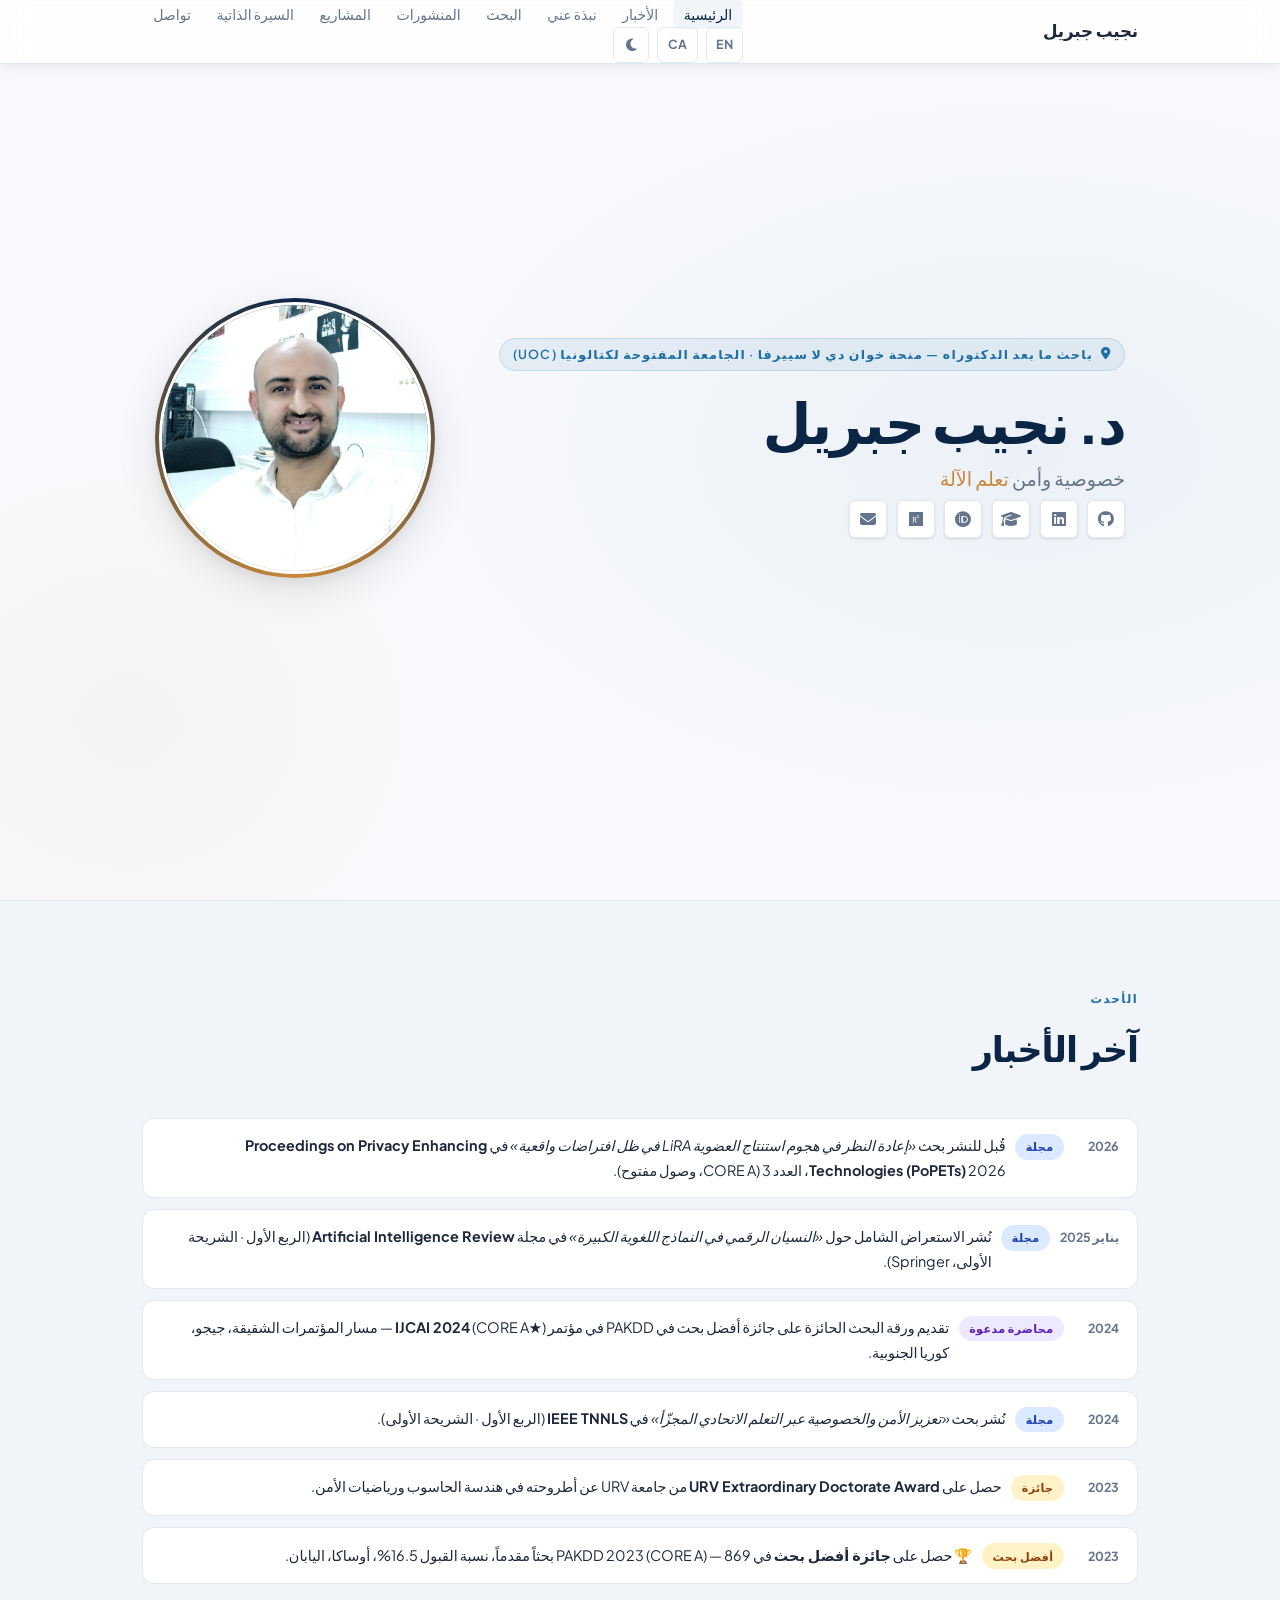
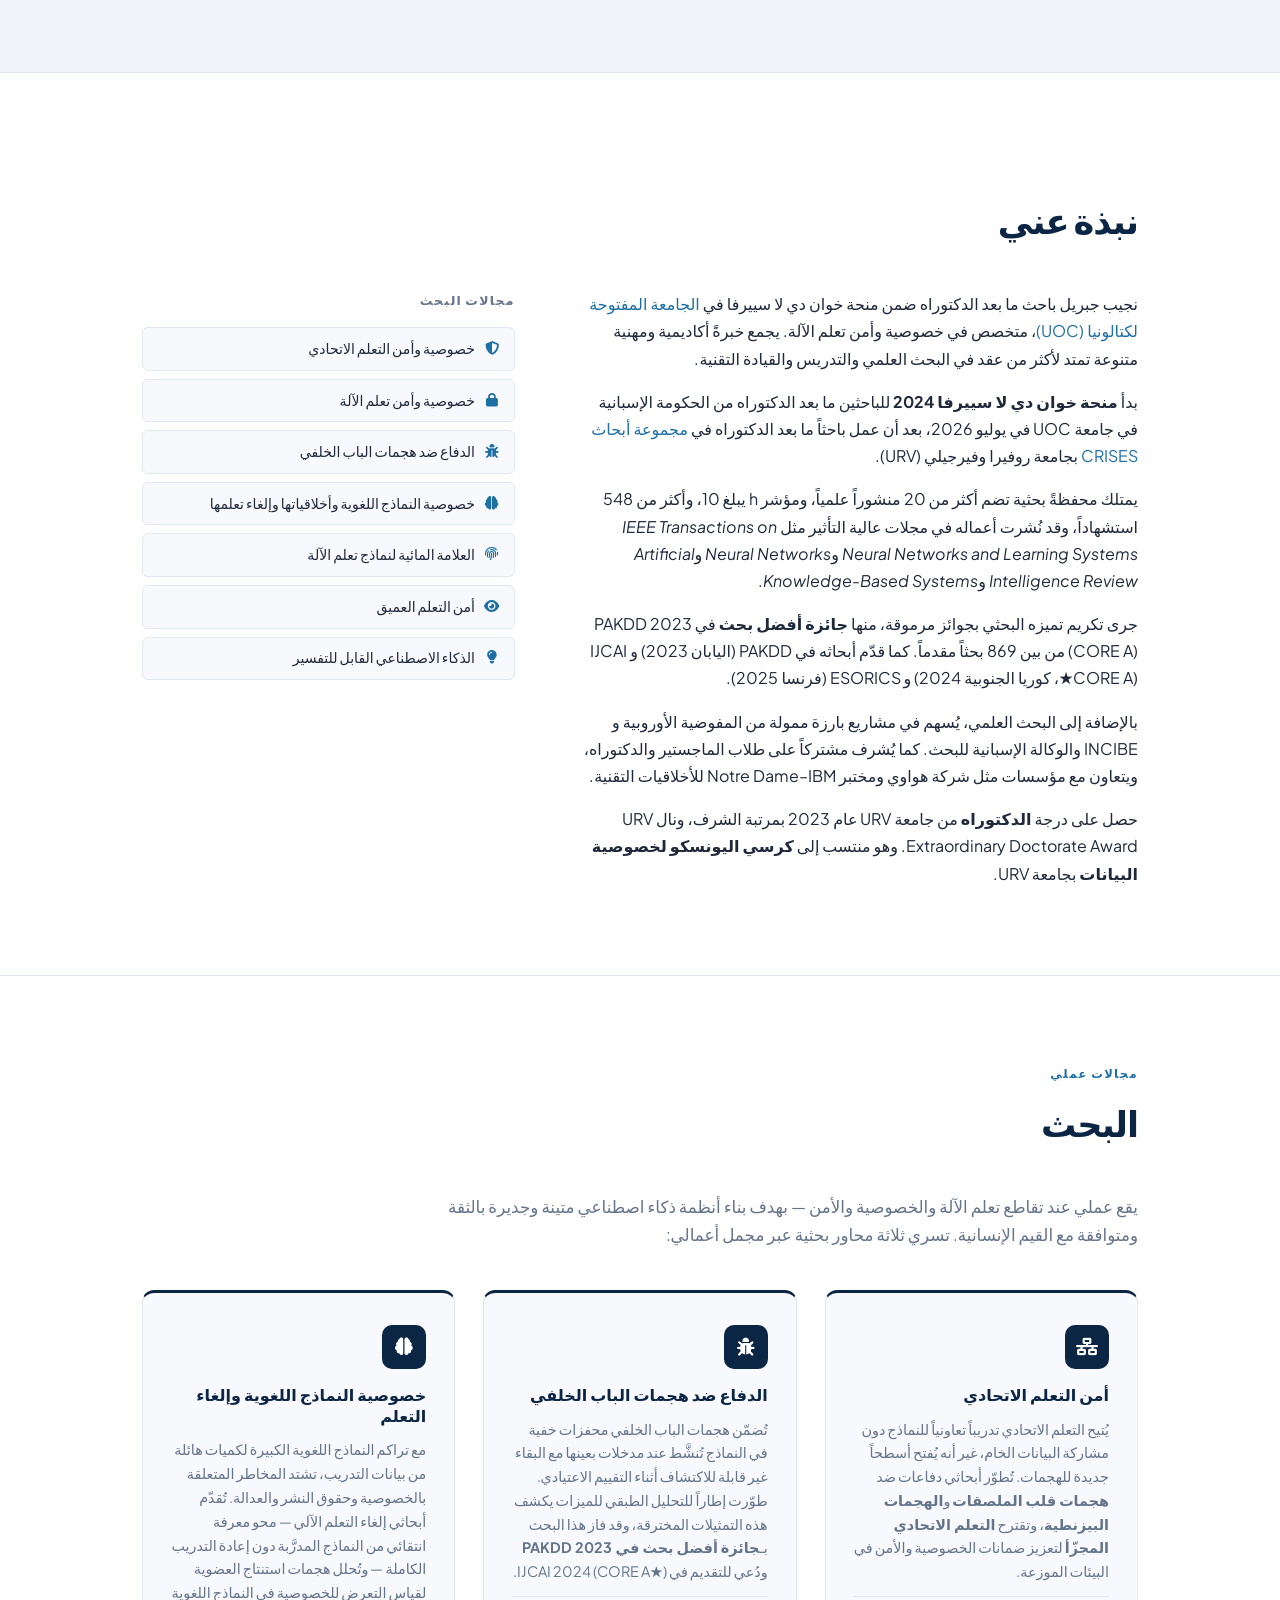
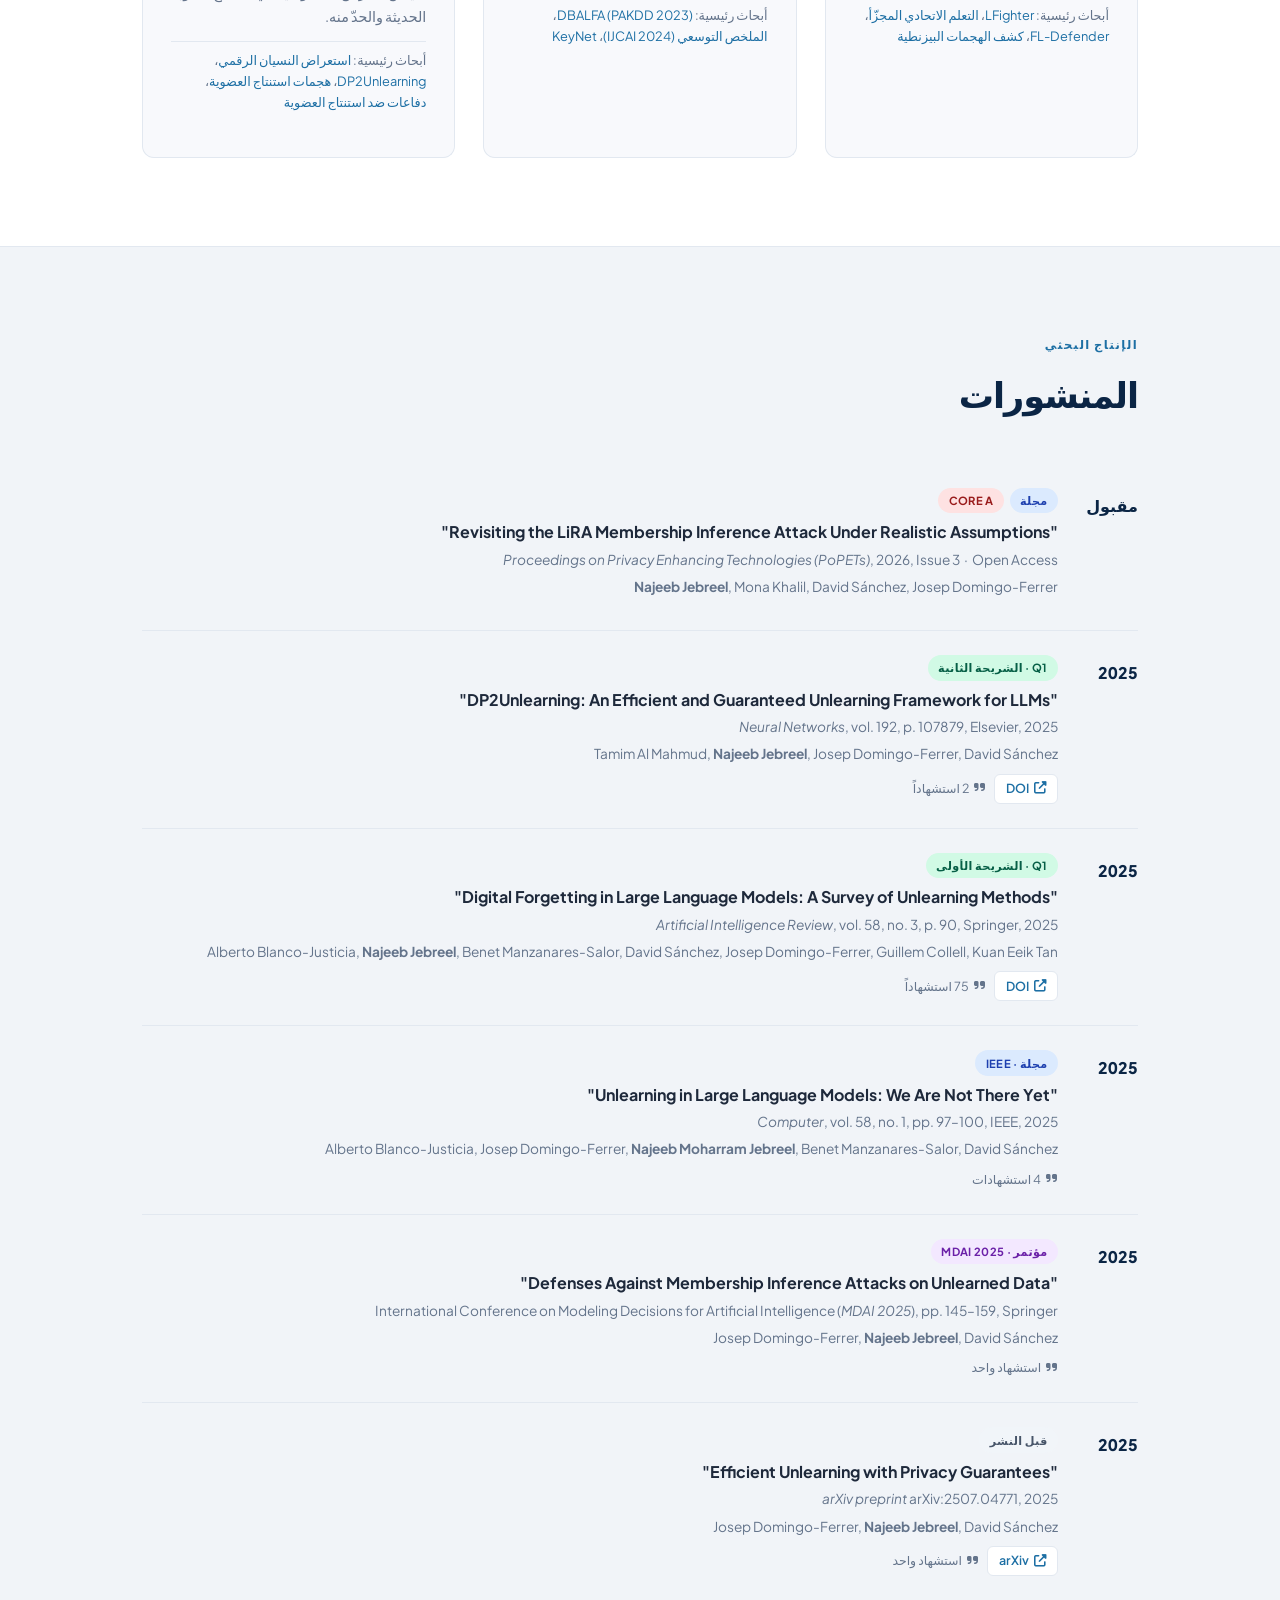
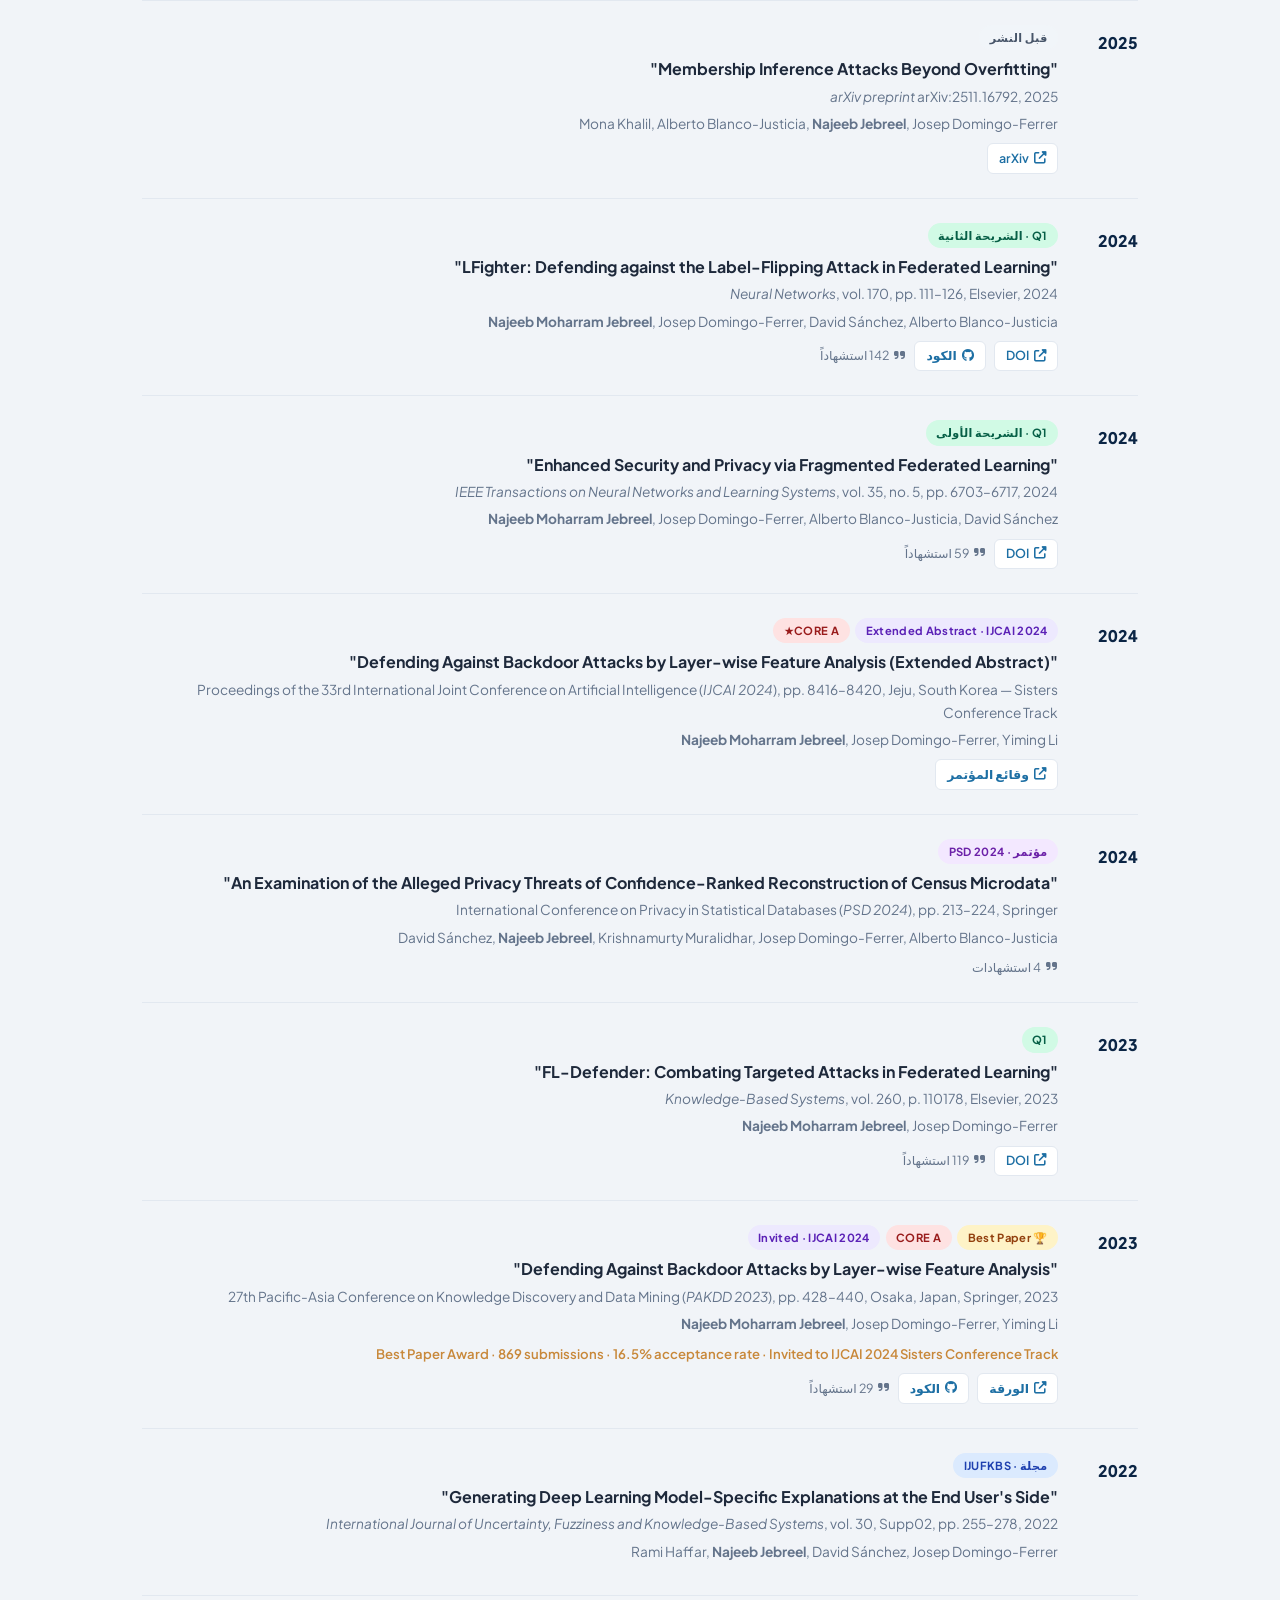
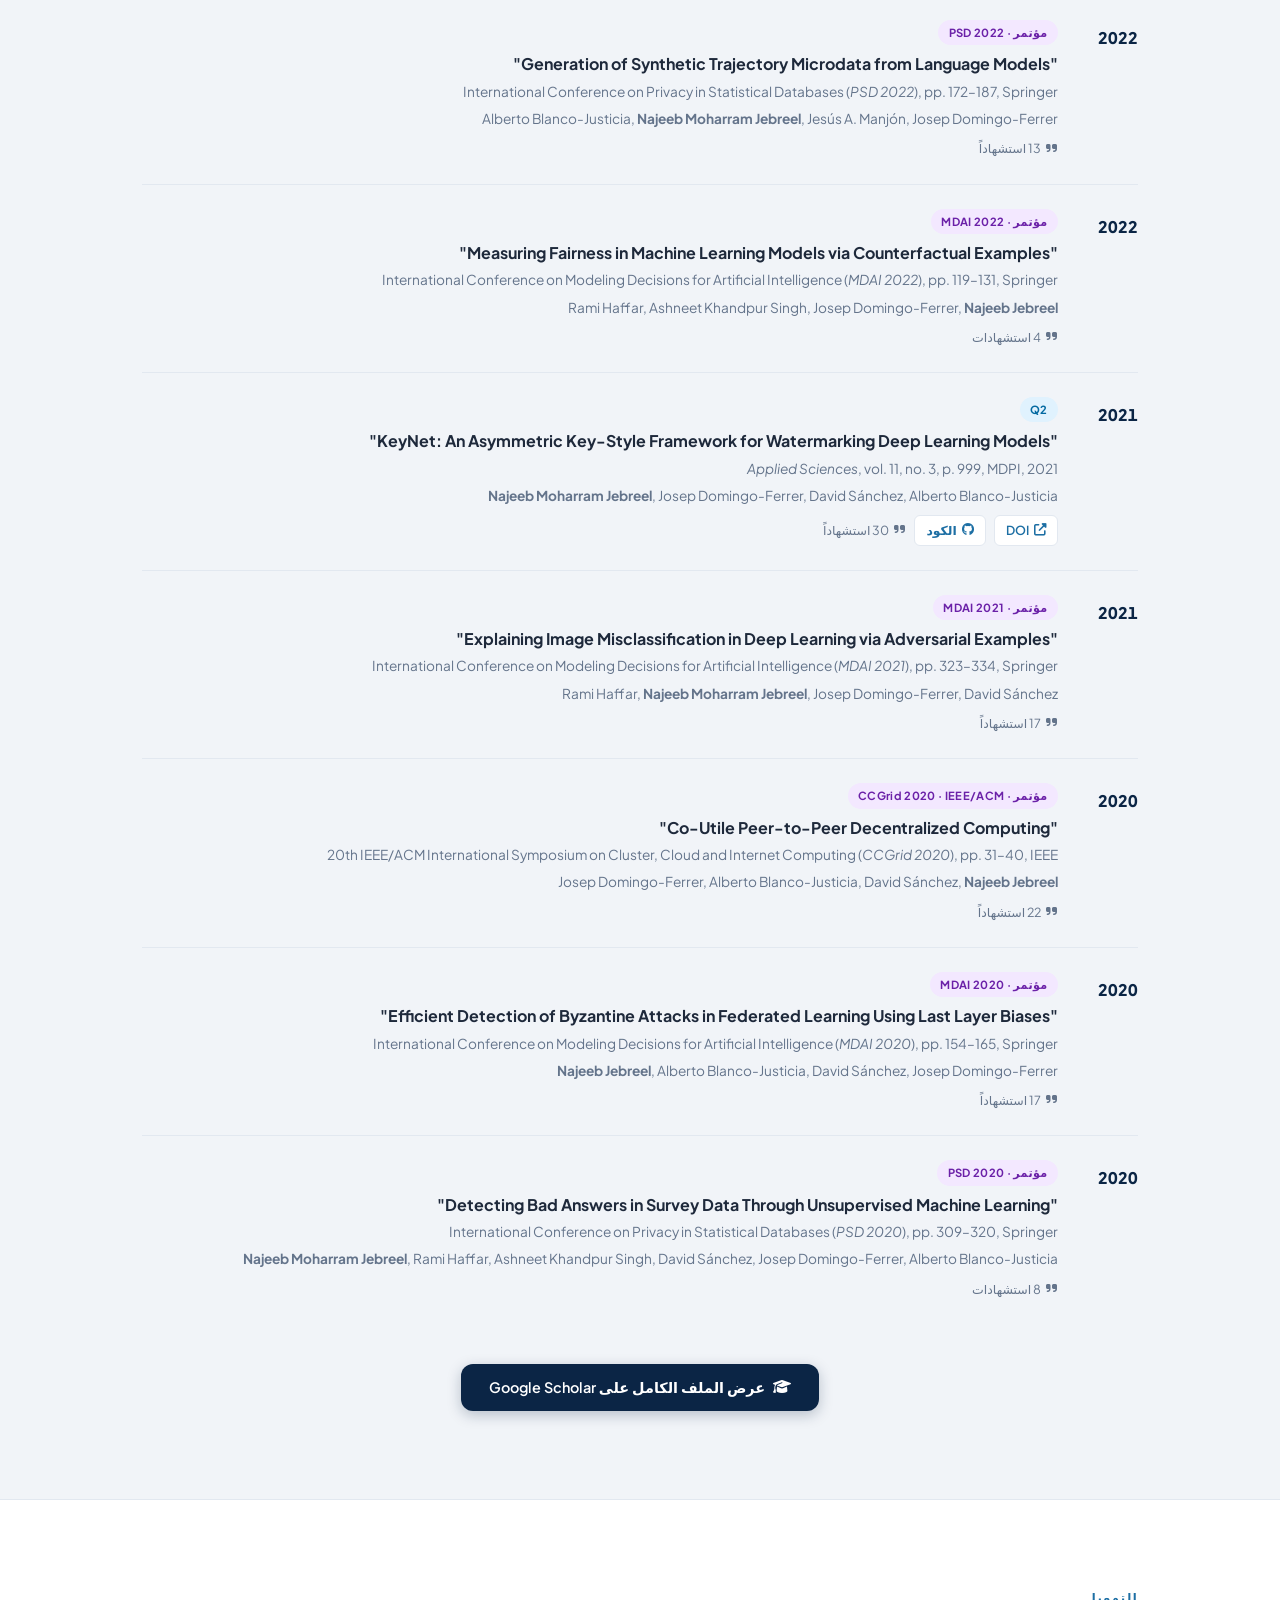
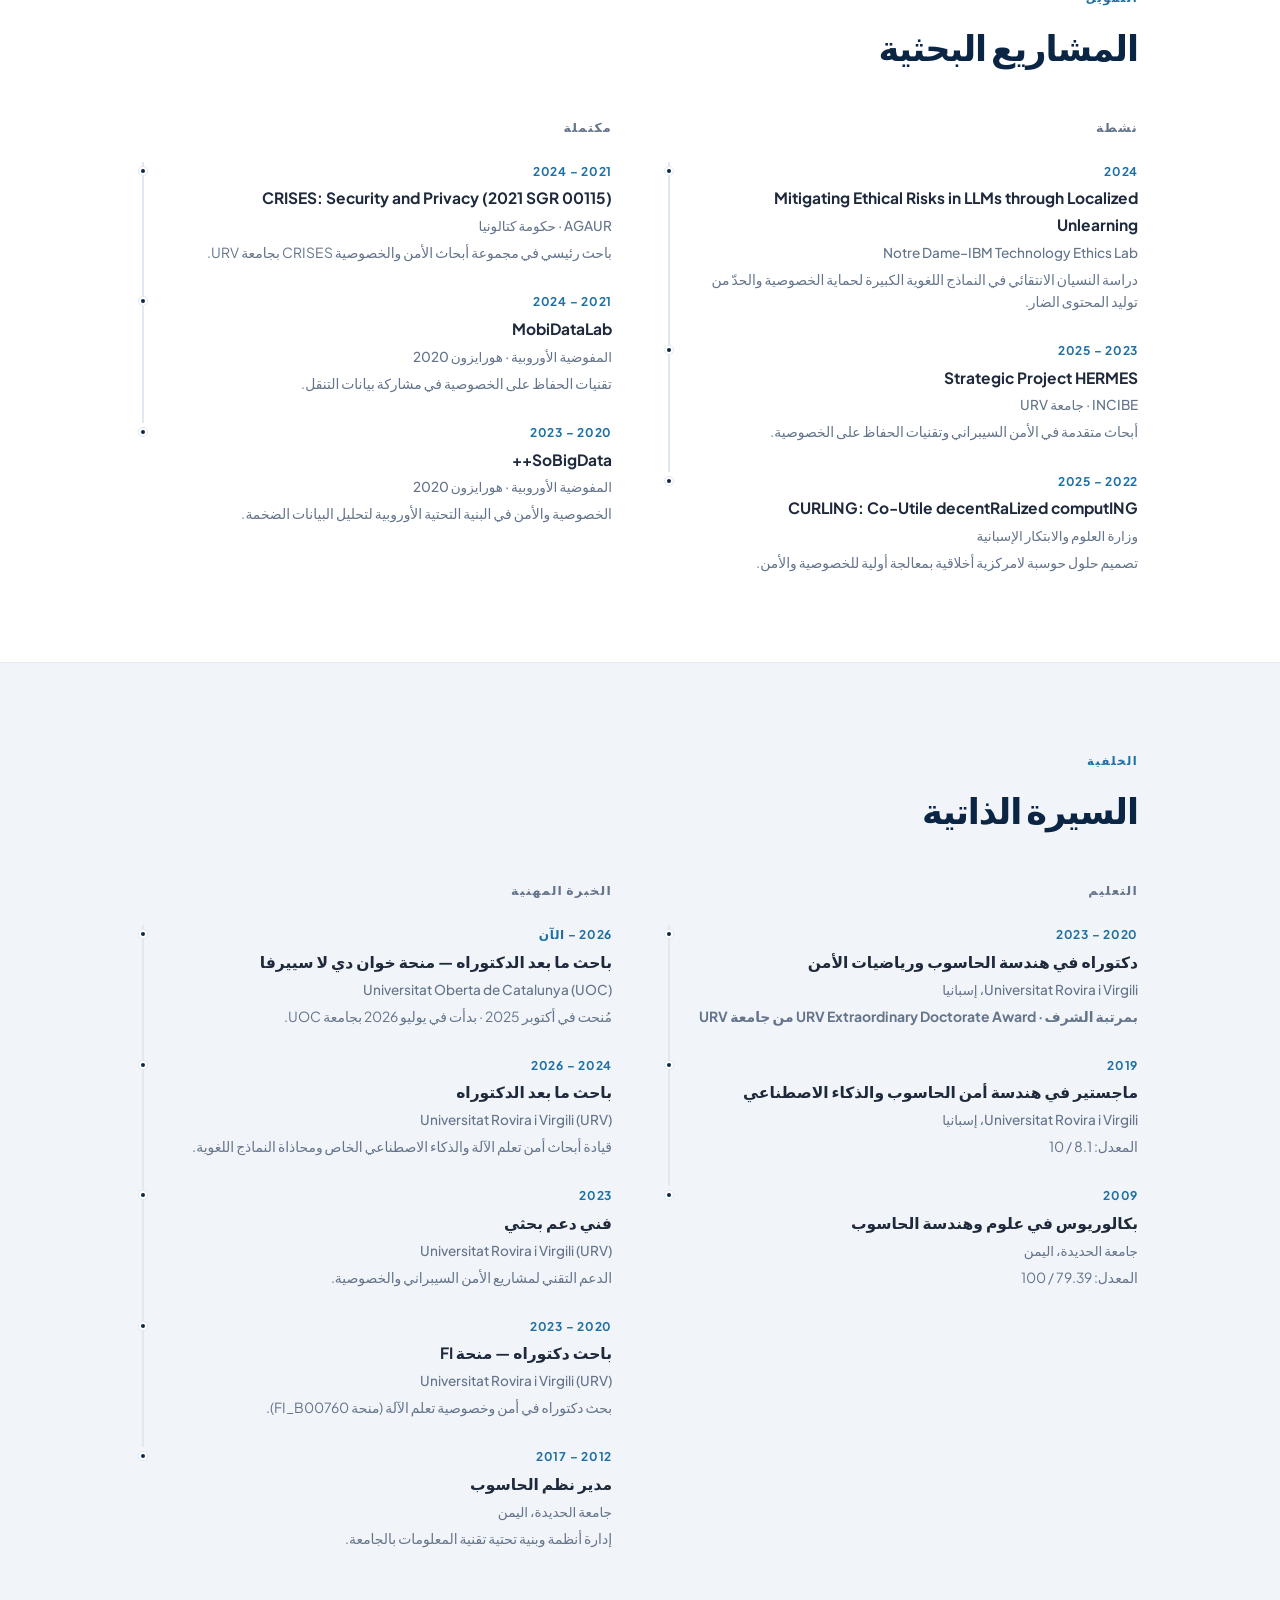
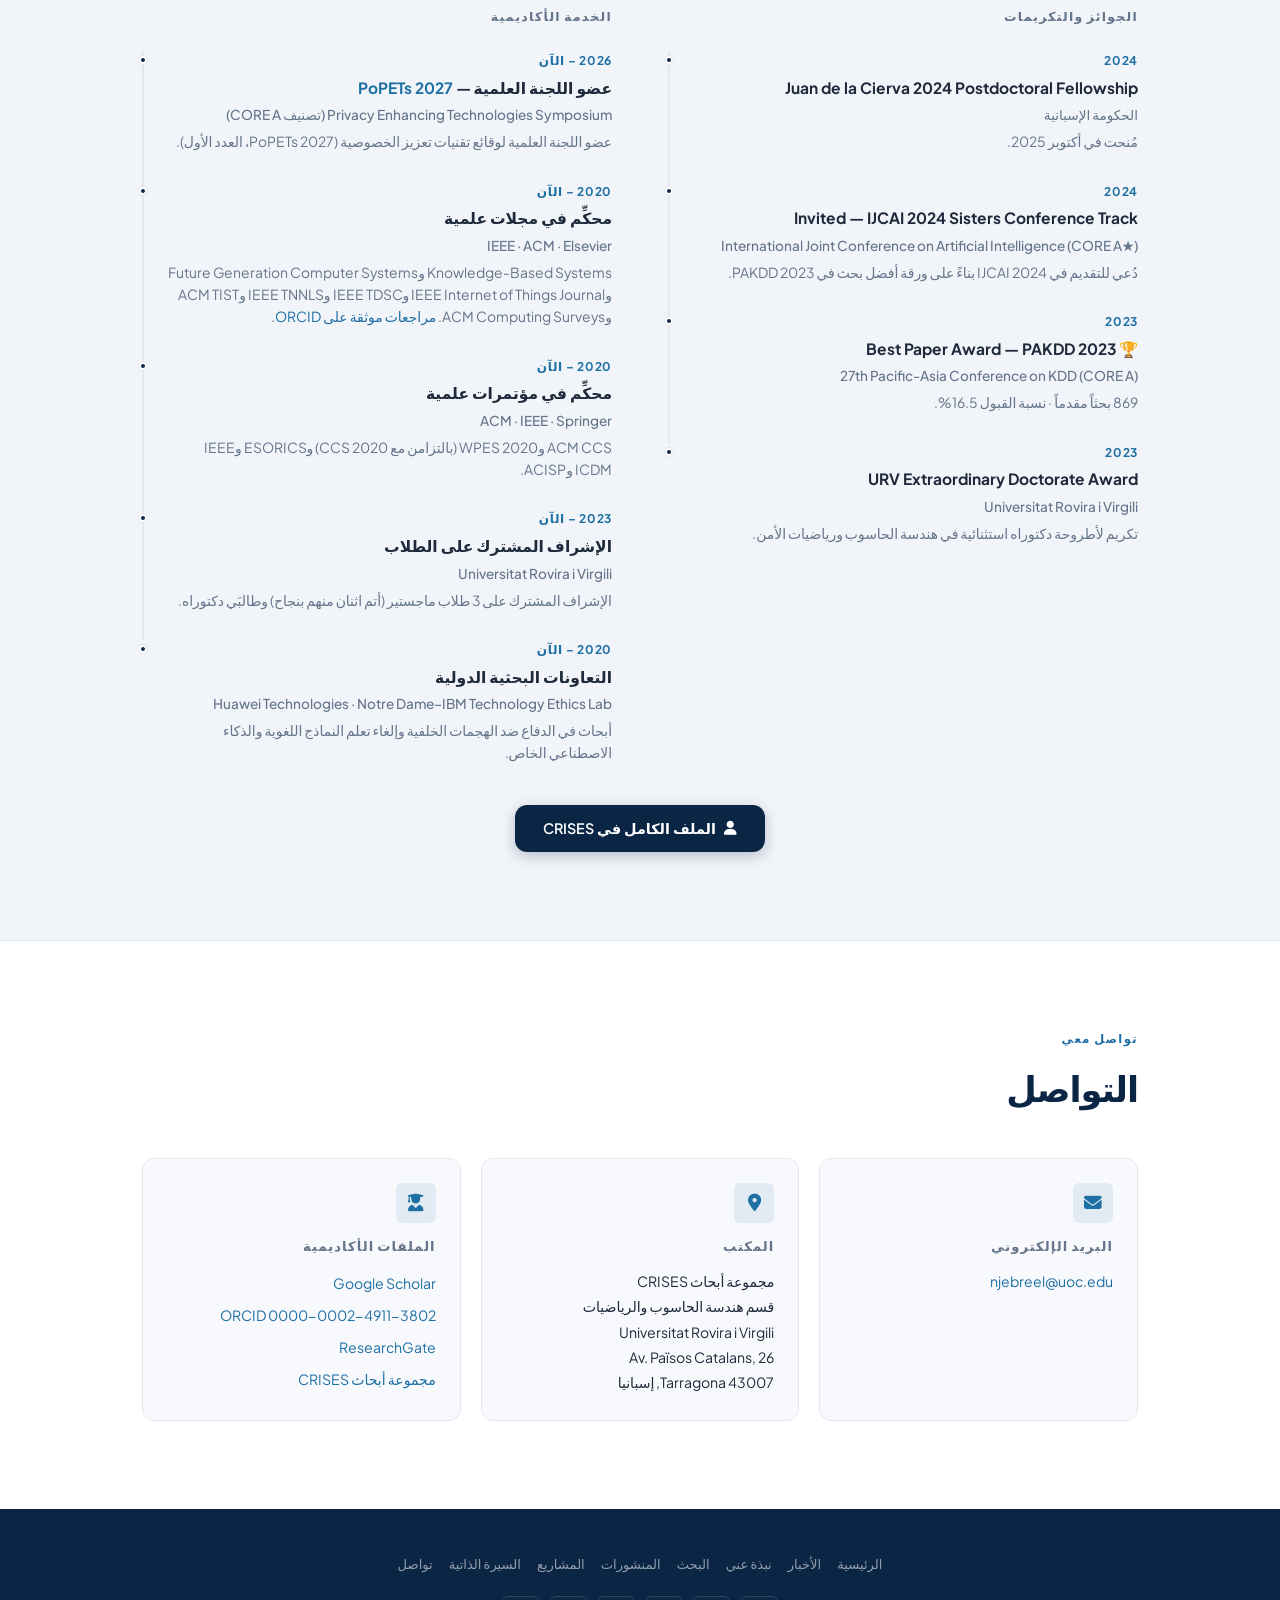
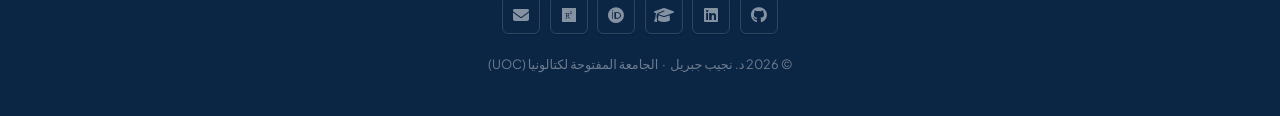
==== commit fbfc8d9b: "Update contact email to UOC address" ====
--- a/index-ar.html
+++ b/index-ar.html
@@ -74,7 +74,7 @@
         <a href="https://scholar.google.com/citations?user=aWbGsA4AAAAJ&hl=en" target="_blank" rel="noopener" aria-label="Google Scholar"><i class="fas fa-graduation-cap"></i></a>
         <a href="https://orcid.org/0000-0002-4911-3802" target="_blank" rel="noopener" aria-label="ORCID"><i class="fab fa-orcid"></i></a>
         <a href="https://www.researchgate.net/profile/Najeeb-Jebreel" target="_blank" rel="noopener" aria-label="ResearchGate"><i class="fab fa-researchgate"></i></a>
-        <a href="mailto:najeeb.jebreel@urv.cat" aria-label="البريد الإلكتروني"><i class="fas fa-envelope"></i></a>
+        <a href="mailto:njebreel@uoc.edu" aria-label="البريد الإلكتروني"><i class="fas fa-envelope"></i></a>
       </div>
     </div>
 
@@ -714,7 +714,7 @@
       <div class="contact-card reveal">
         <div class="contact-icon-wrap"><i class="fas fa-envelope"></i></div>
         <h3>البريد الإلكتروني</h3>
-        <p><a href="mailto:najeeb.jebreel@urv.cat">najeeb.jebreel@urv.cat</a></p>
+        <p><a href="mailto:njebreel@uoc.edu">njebreel@uoc.edu</a></p>
       </div>
 
       <div class="contact-card reveal">
@@ -763,7 +763,7 @@
       <a href="https://scholar.google.com/citations?user=aWbGsA4AAAAJ&hl=en" target="_blank" rel="noopener" aria-label="Google Scholar"><i class="fas fa-graduation-cap"></i></a>
       <a href="https://orcid.org/0000-0002-4911-3802" target="_blank" rel="noopener" aria-label="ORCID"><i class="fab fa-orcid"></i></a>
       <a href="https://www.researchgate.net/profile/Najeeb-Jebreel" target="_blank" rel="noopener" aria-label="ResearchGate"><i class="fab fa-researchgate"></i></a>
-      <a href="mailto:najeeb.jebreel@urv.cat" aria-label="البريد الإلكتروني"><i class="fas fa-envelope"></i></a>
+      <a href="mailto:njebreel@uoc.edu" aria-label="البريد الإلكتروني"><i class="fas fa-envelope"></i></a>
     </div>
     <p class="footer-text">© 2026 د. نجيب جبريل &nbsp;·&nbsp; الجامعة المفتوحة لكتالونيا (UOC)</p>
   </div>
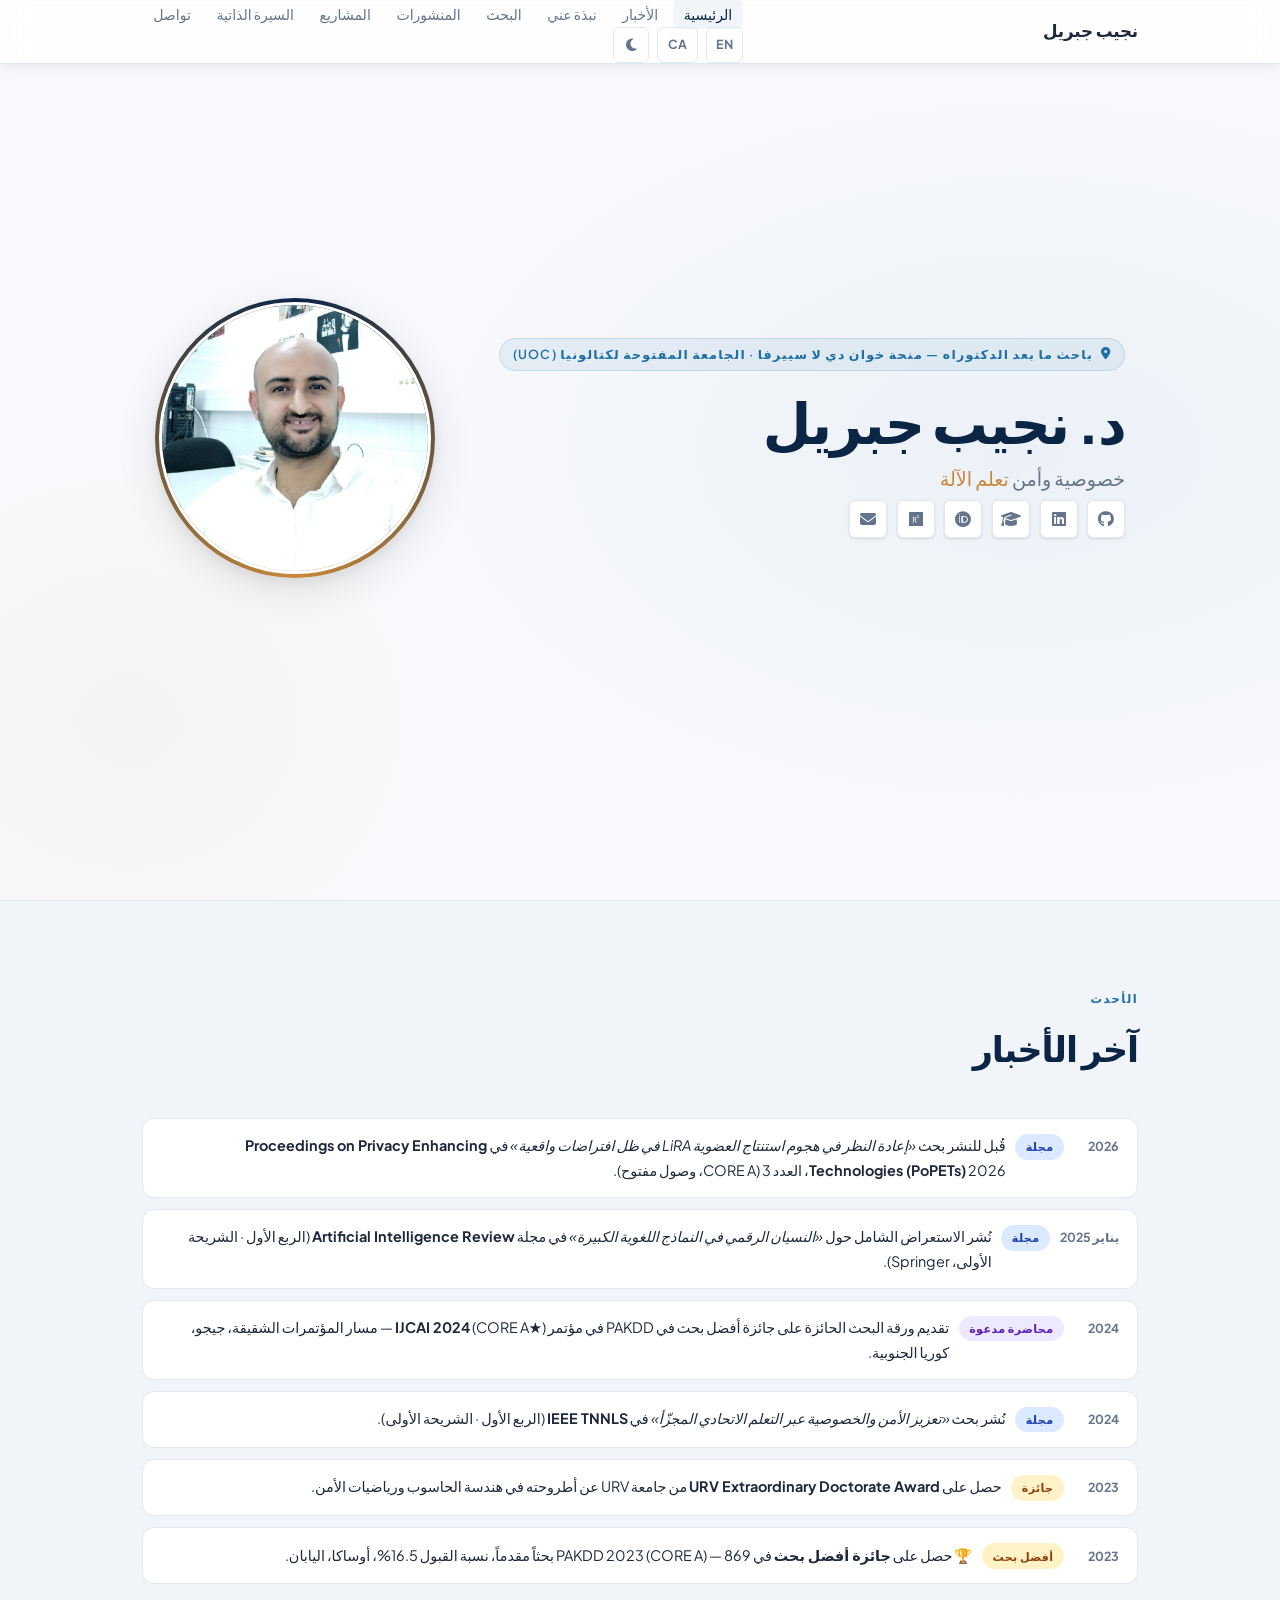
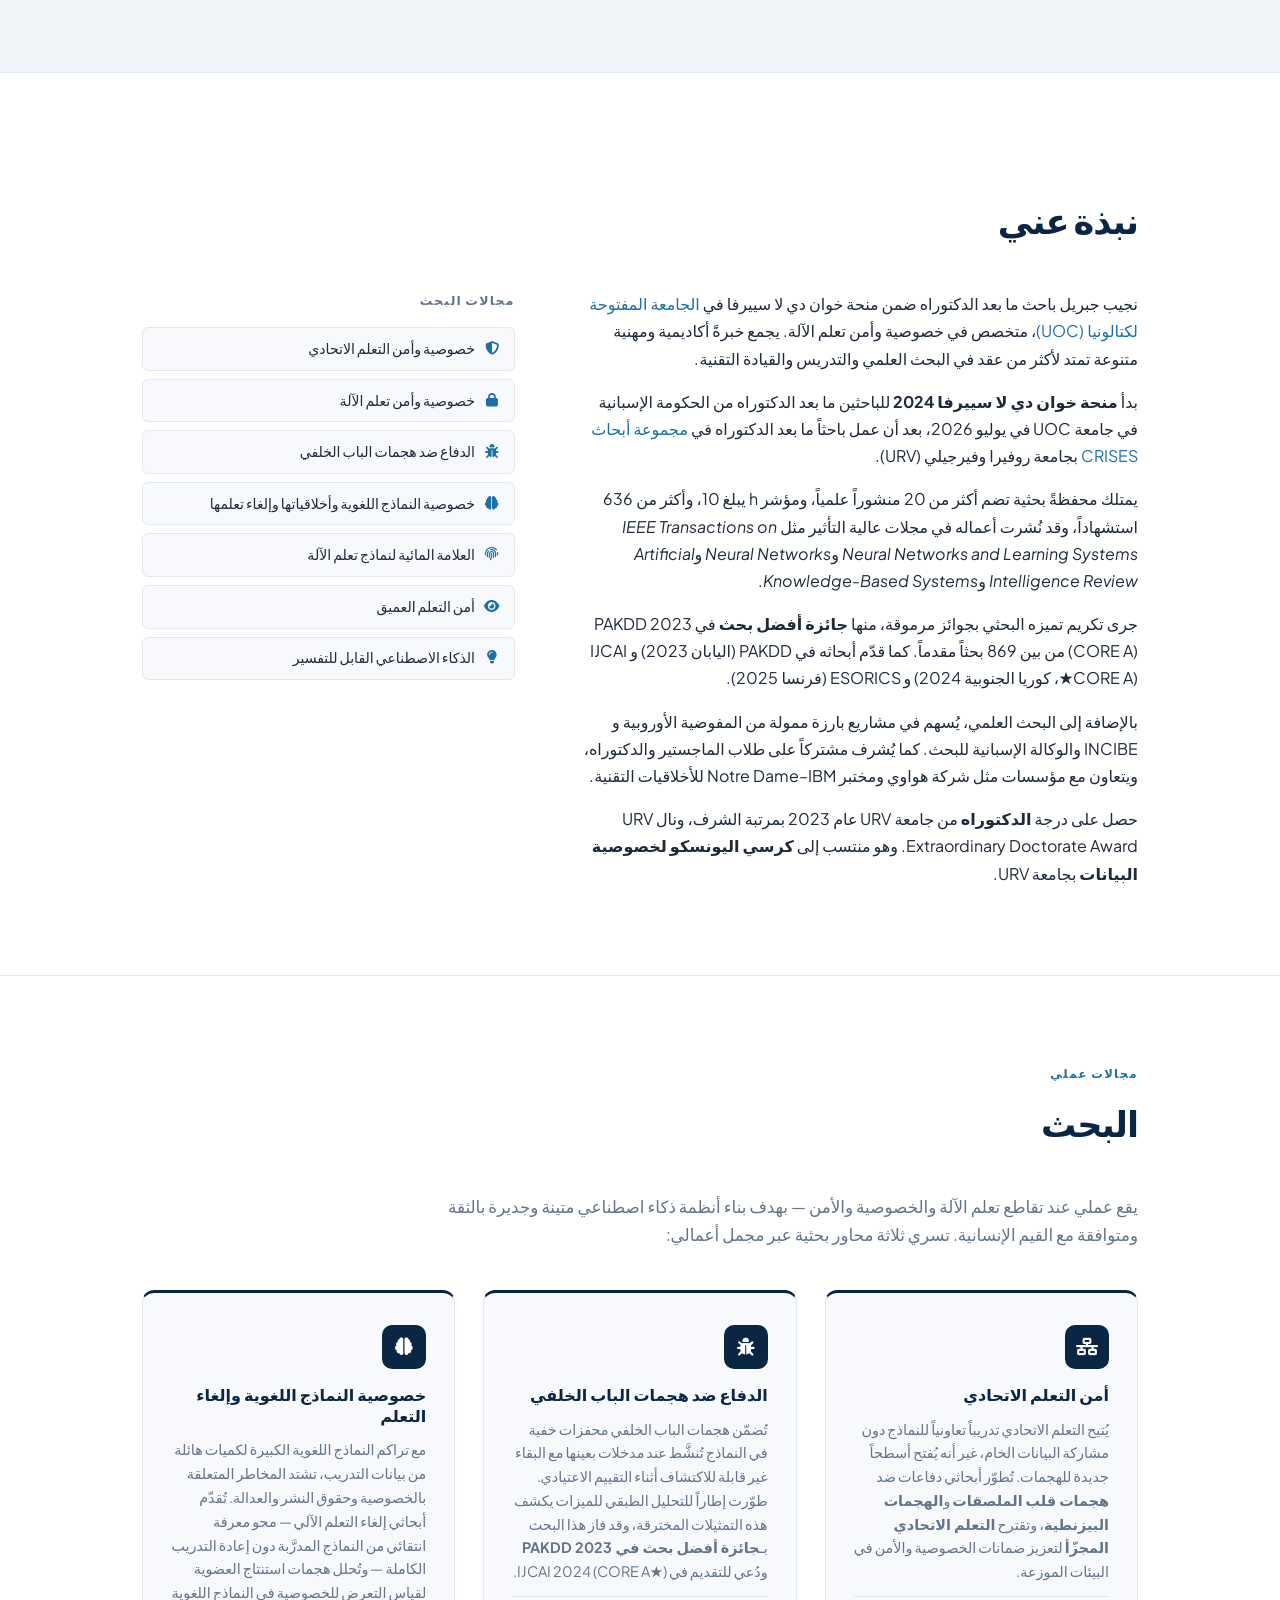
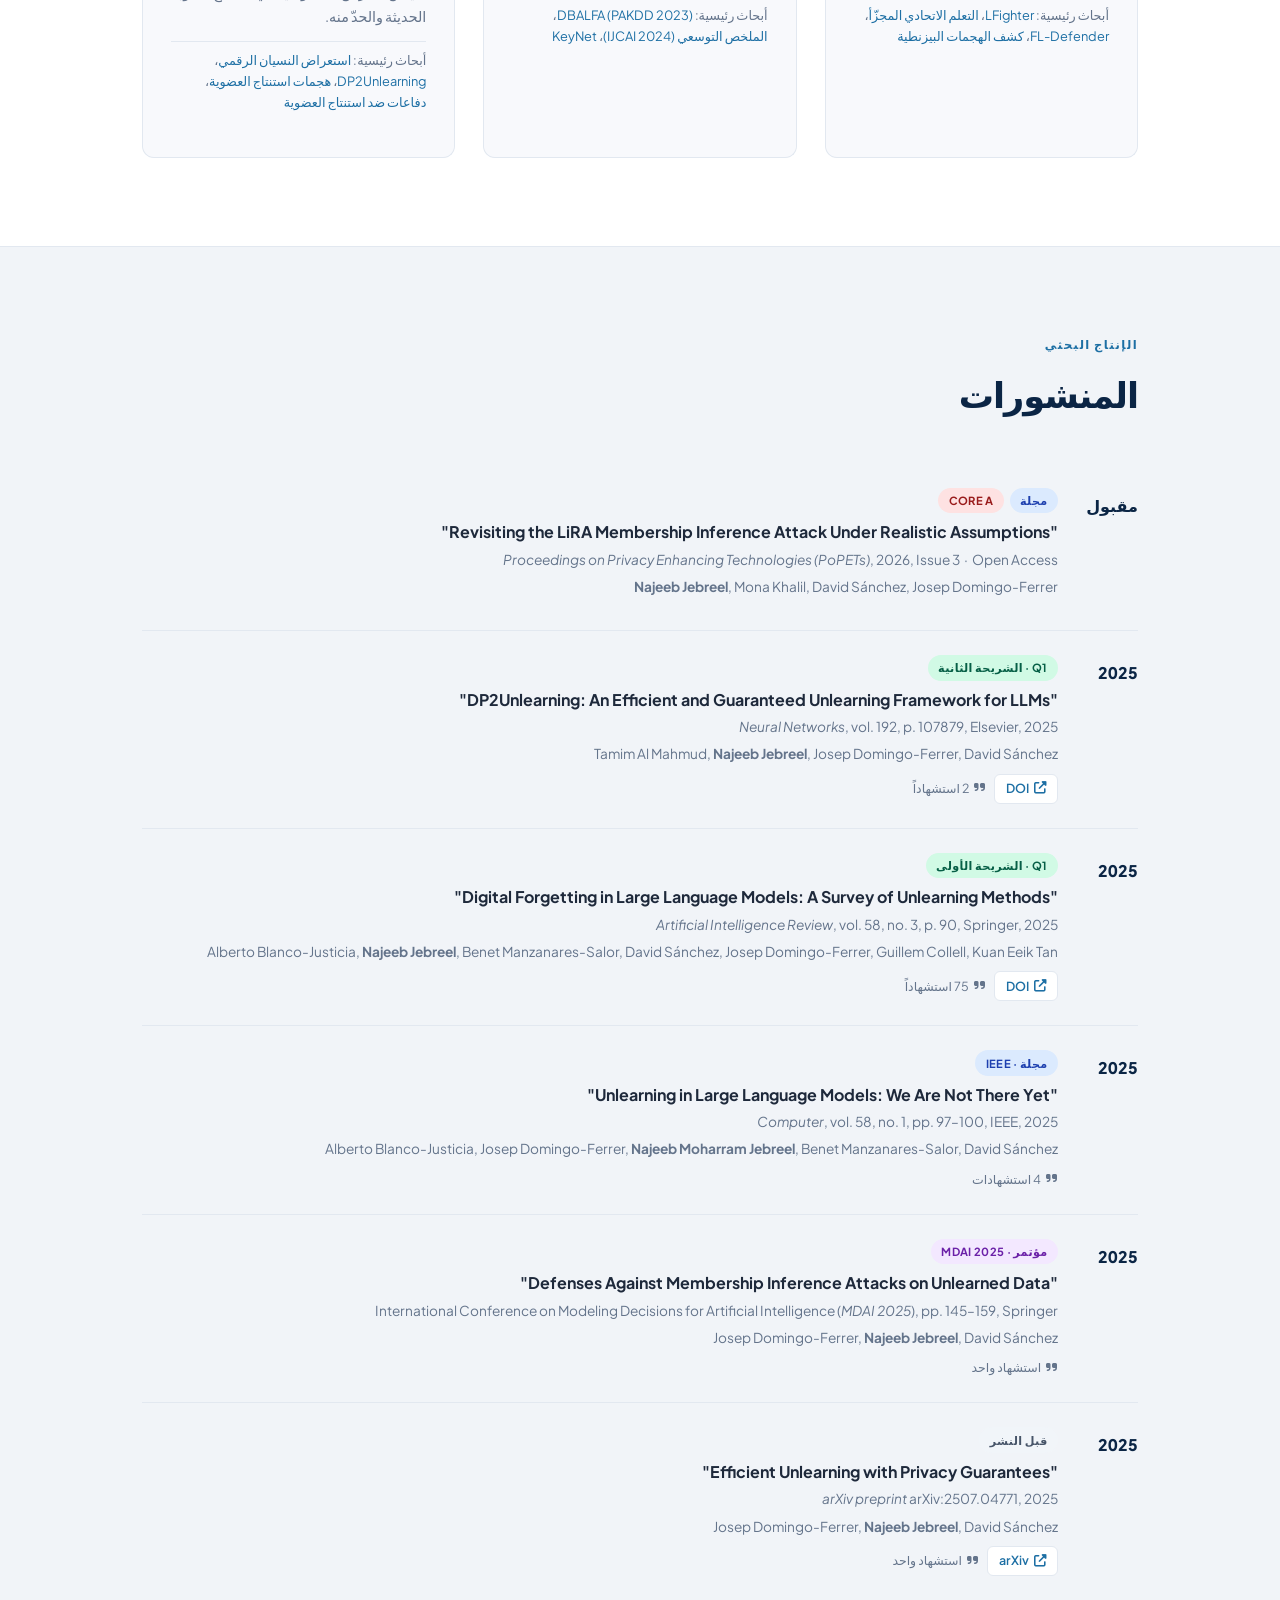
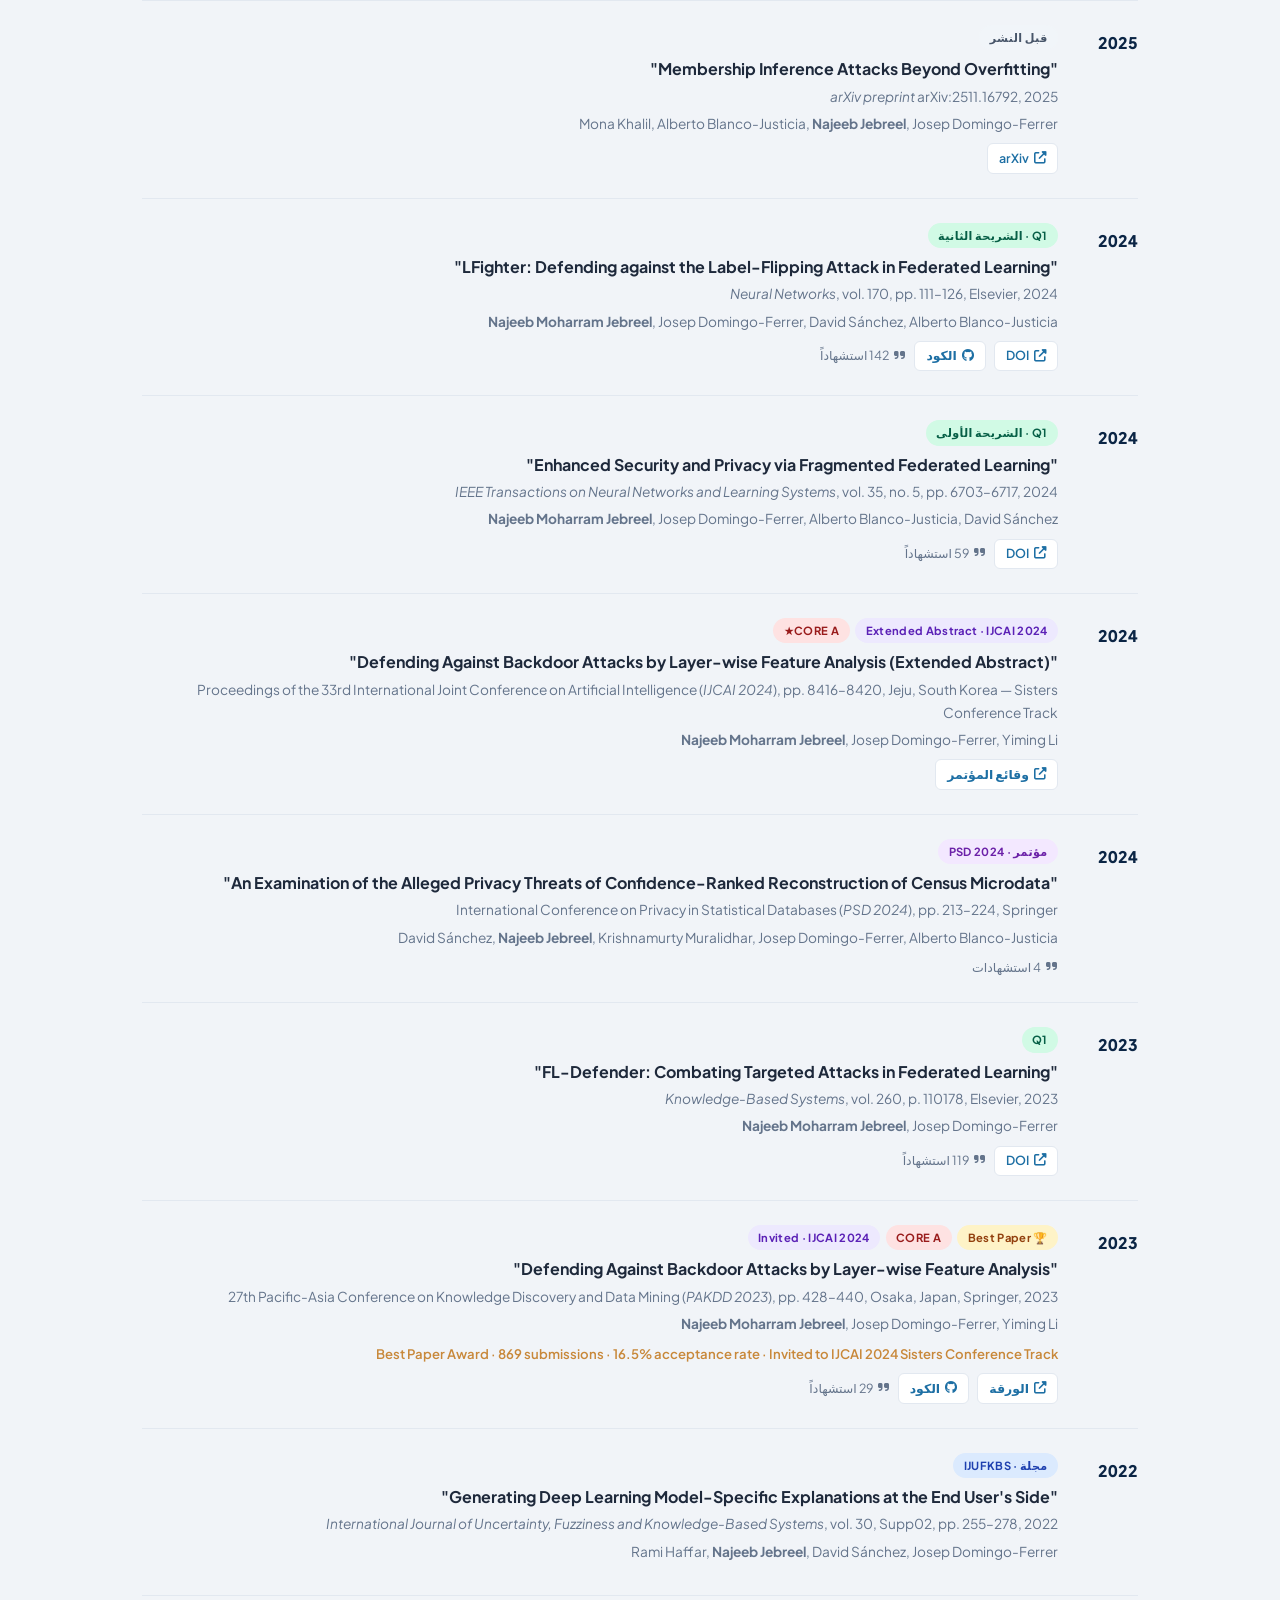
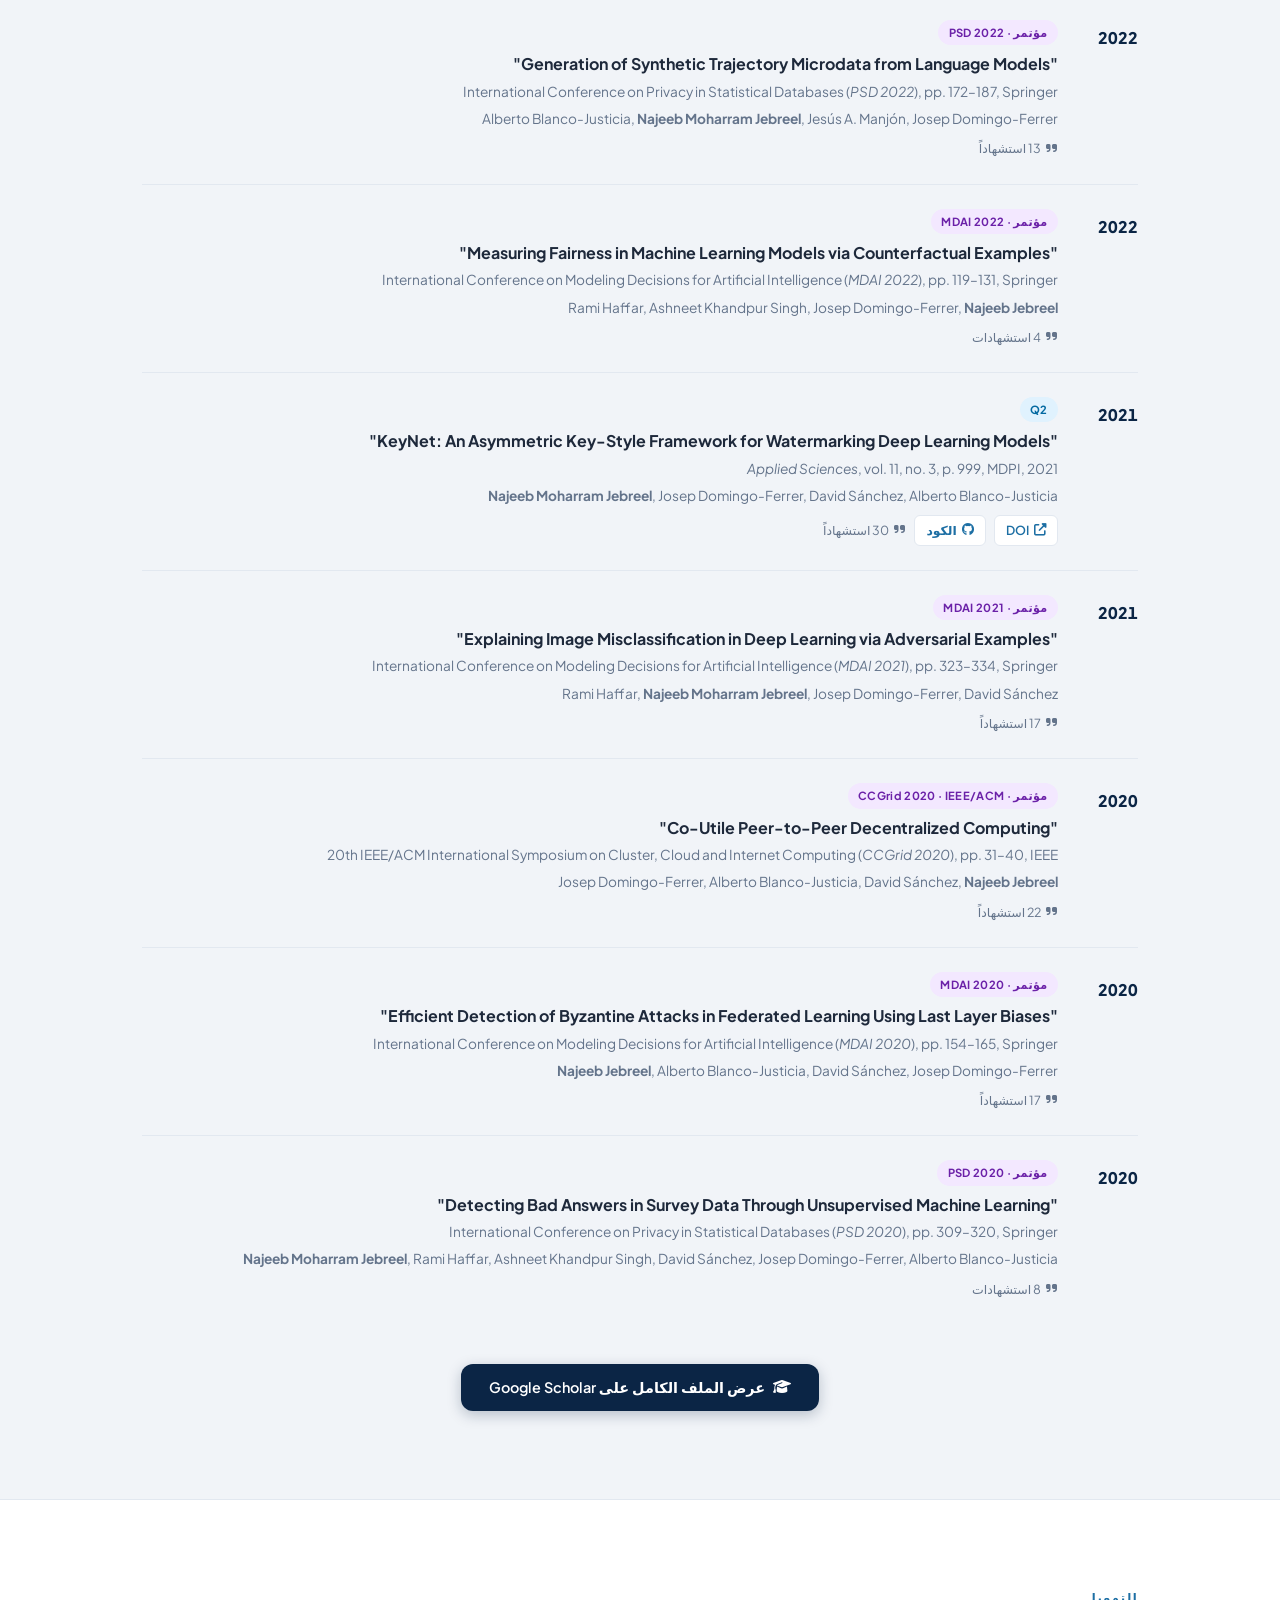
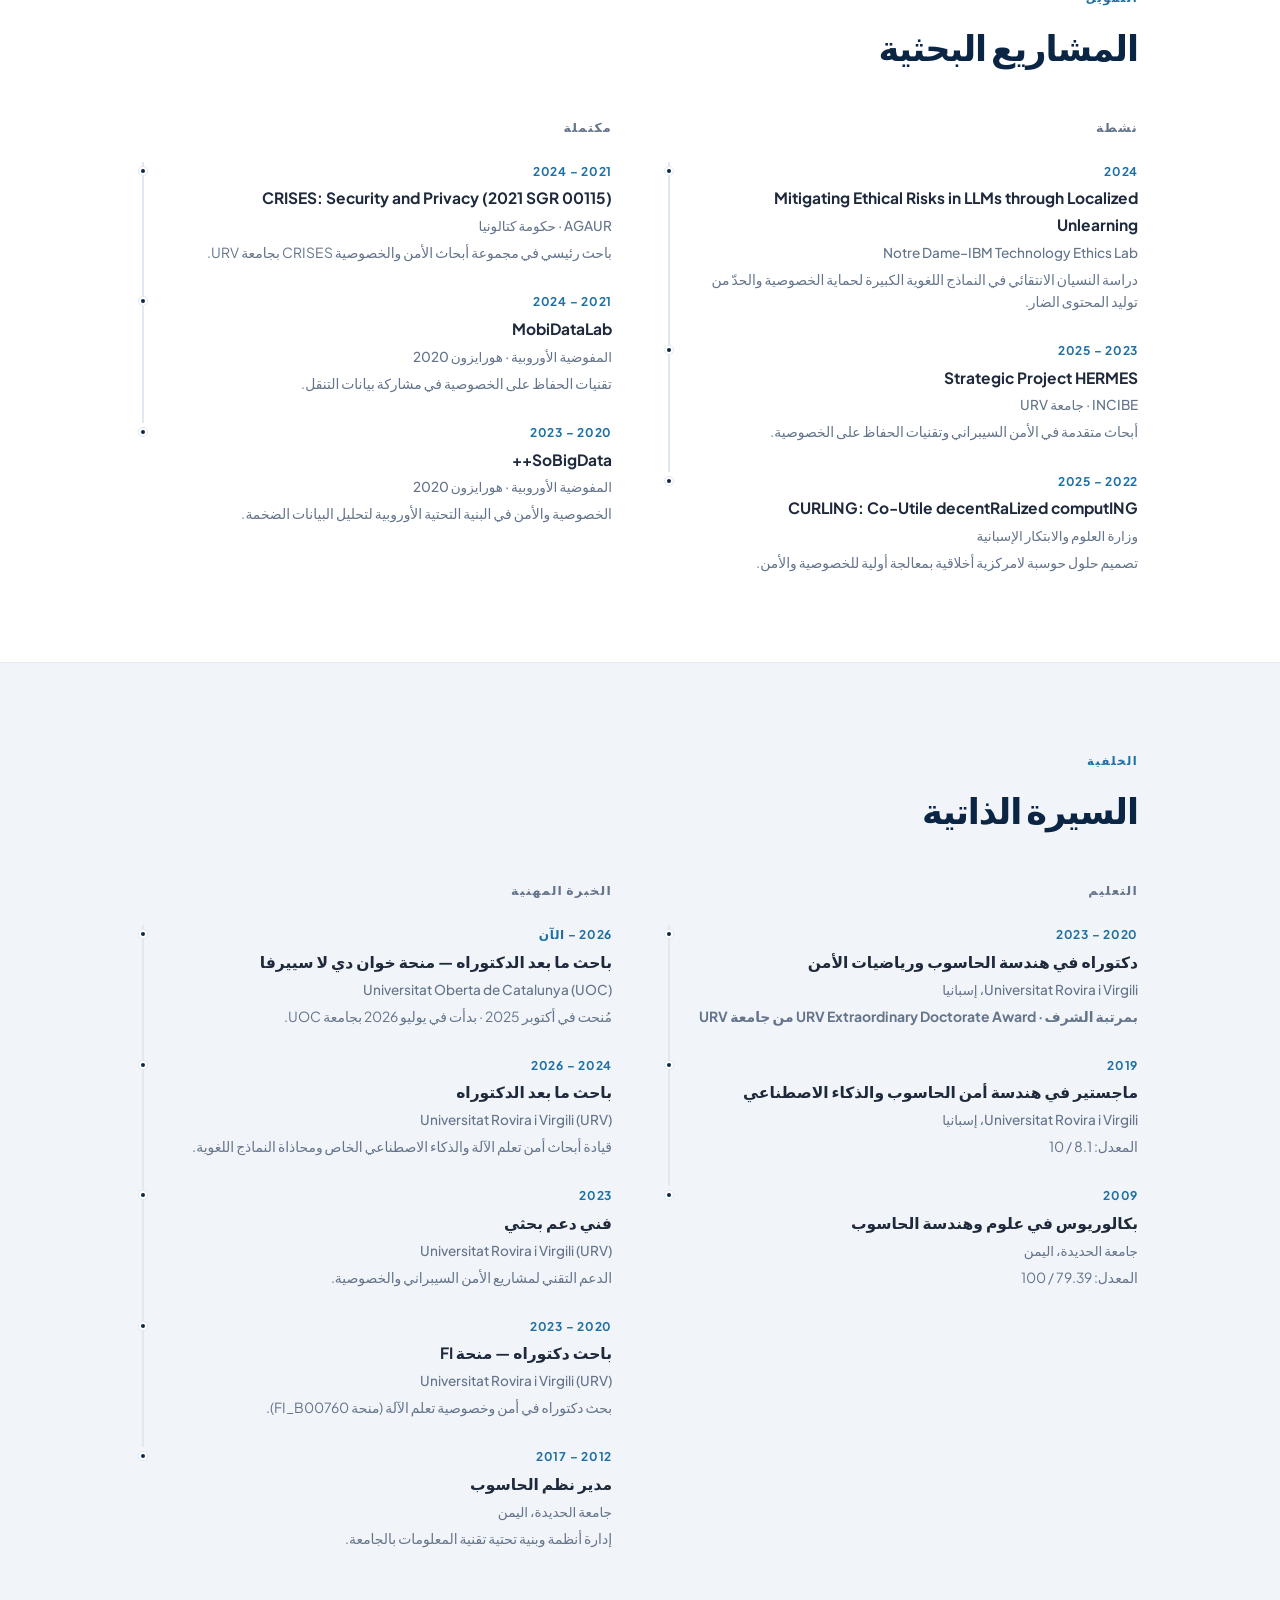
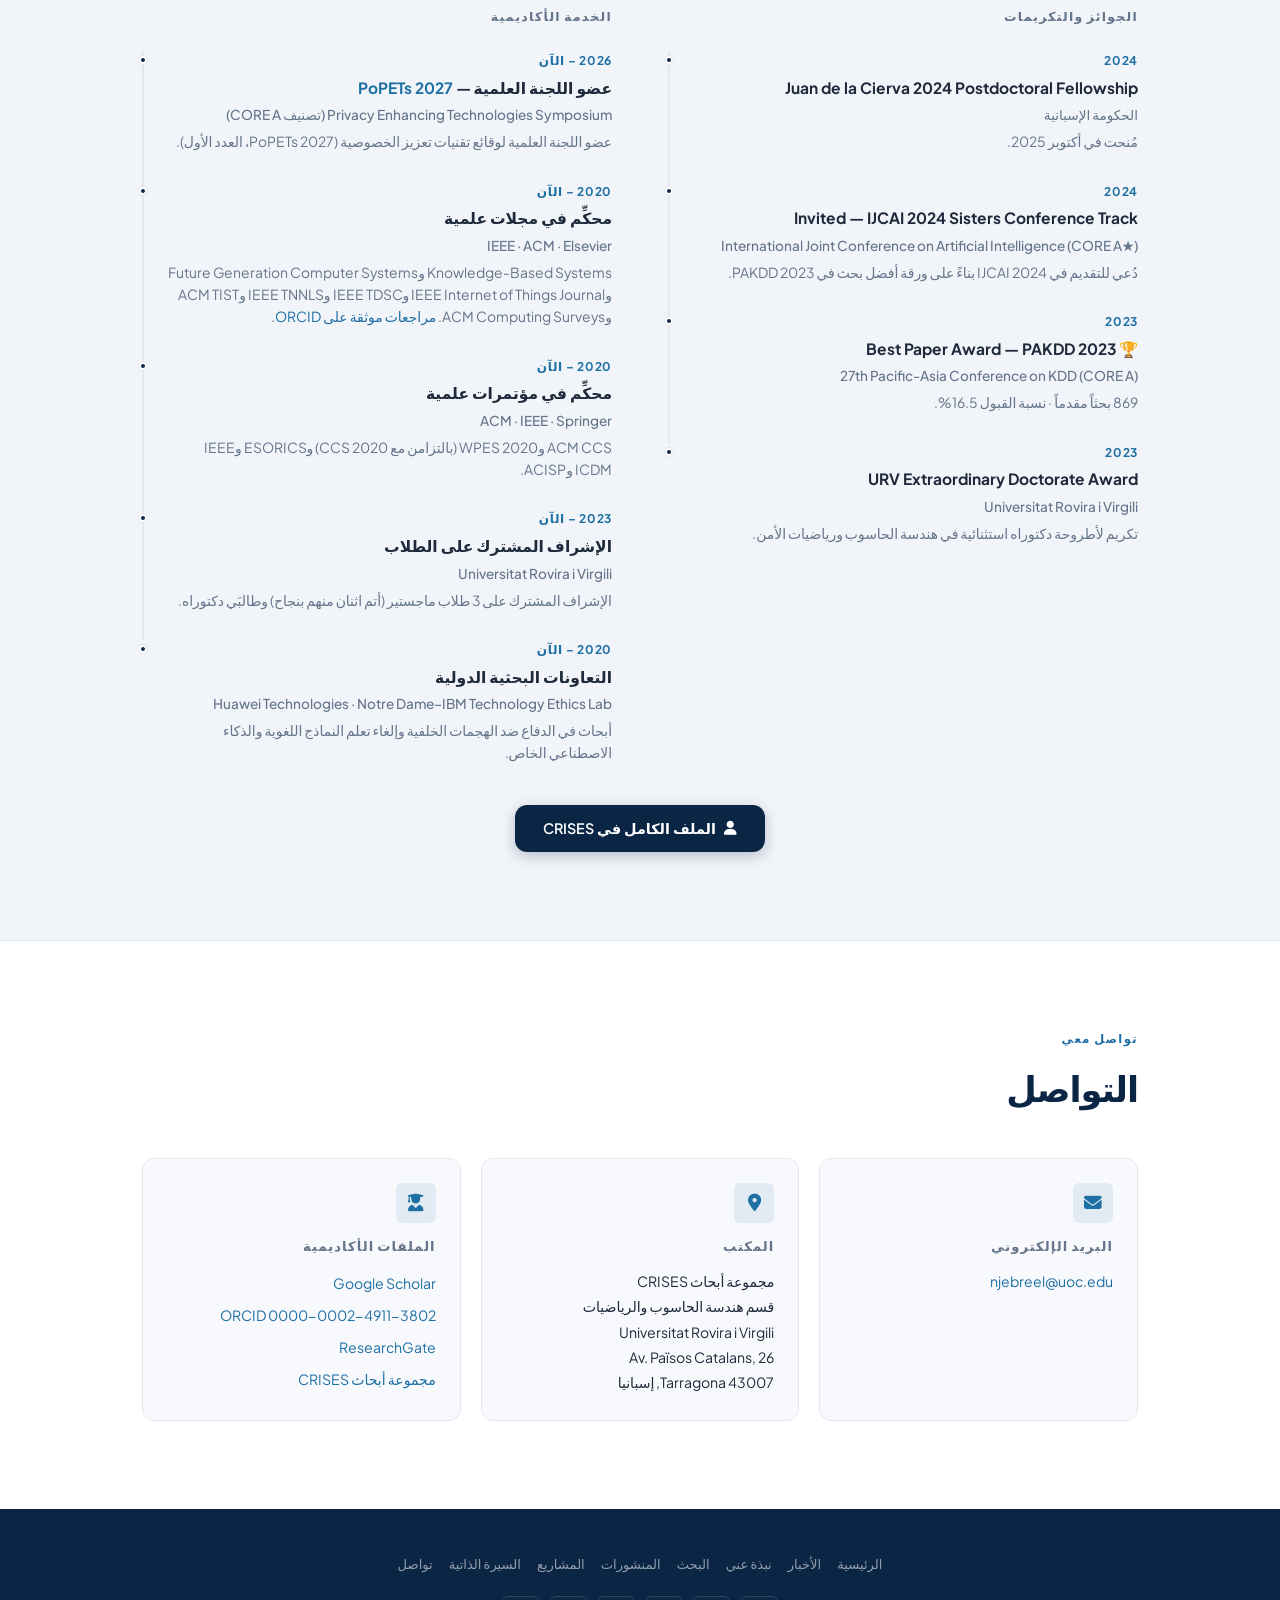
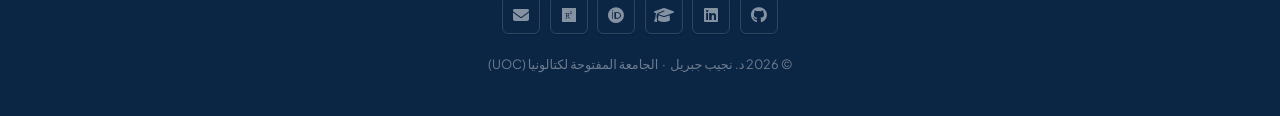
==== commit 0e6dfdf5: "Update citation count to 636" ====
--- a/index-ar.html
+++ b/index-ar.html
@@ -140,7 +140,7 @@
       <div class="about-text reveal">
         <p>نجيب جبريل باحث ما بعد الدكتوراه ضمن منحة خوان دي لا سييرفا في <a href="https://www.uoc.edu/en" target="_blank" rel="noopener">الجامعة المفتوحة لكتالونيا (UOC)</a>، متخصص في خصوصية وأمن تعلم الآلة. يجمع خبرةً أكاديمية ومهنية متنوعة تمتد لأكثر من عقد في البحث العلمي والتدريس والقيادة التقنية.</p>
         <p>بدأ <strong>منحة خوان دي لا سييرفا 2024</strong> للباحثين ما بعد الدكتوراه من الحكومة الإسبانية في جامعة UOC في يوليو 2026، بعد أن عمل باحثاً ما بعد الدكتوراه في <a href="https://crises-deim.urv.cat/" target="_blank" rel="noopener">مجموعة أبحاث CRISES</a> بجامعة روفيرا وفيرجيلي (URV).</p>
-        <p>يمتلك محفظةً بحثية تضم أكثر من 20 منشوراً علمياً، ومؤشر h يبلغ 10، وأكثر من 548 استشهاداً، وقد نُشرت أعماله في مجلات عالية التأثير مثل <em>IEEE Transactions on Neural Networks and Learning Systems</em> و<em>Neural Networks</em> و<em>Artificial Intelligence Review</em> و<em>Knowledge-Based Systems</em>.</p>
+        <p>يمتلك محفظةً بحثية تضم أكثر من 20 منشوراً علمياً، ومؤشر h يبلغ 10، وأكثر من 636 استشهاداً، وقد نُشرت أعماله في مجلات عالية التأثير مثل <em>IEEE Transactions on Neural Networks and Learning Systems</em> و<em>Neural Networks</em> و<em>Artificial Intelligence Review</em> و<em>Knowledge-Based Systems</em>.</p>
         <p>جرى تكريم تميزه البحثي بجوائز مرموقة، منها <strong>جائزة أفضل بحث</strong> في PAKDD 2023 (CORE A) من بين 869 بحثاً مقدماً. كما قدّم أبحاثه في PAKDD (اليابان 2023) و IJCAI (CORE A★، كوريا الجنوبية 2024) و ESORICS (فرنسا 2025).</p>
         <p>بالإضافة إلى البحث العلمي، يُسهم في مشاريع بارزة ممولة من المفوضية الأوروبية و INCIBE والوكالة الإسبانية للبحث. كما يُشرف مشتركاً على طلاب الماجستير والدكتوراه، ويتعاون مع مؤسسات مثل شركة هواوي ومختبر Notre Dame–IBM للأخلاقيات التقنية.</p>
         <p>حصل على درجة <strong>الدكتوراه</strong> من جامعة URV عام 2023 بمرتبة الشرف، ونال URV Extraordinary Doctorate Award. وهو منتسب إلى <strong>كرسي اليونسكو لخصوصية البيانات</strong> بجامعة URV.</p>
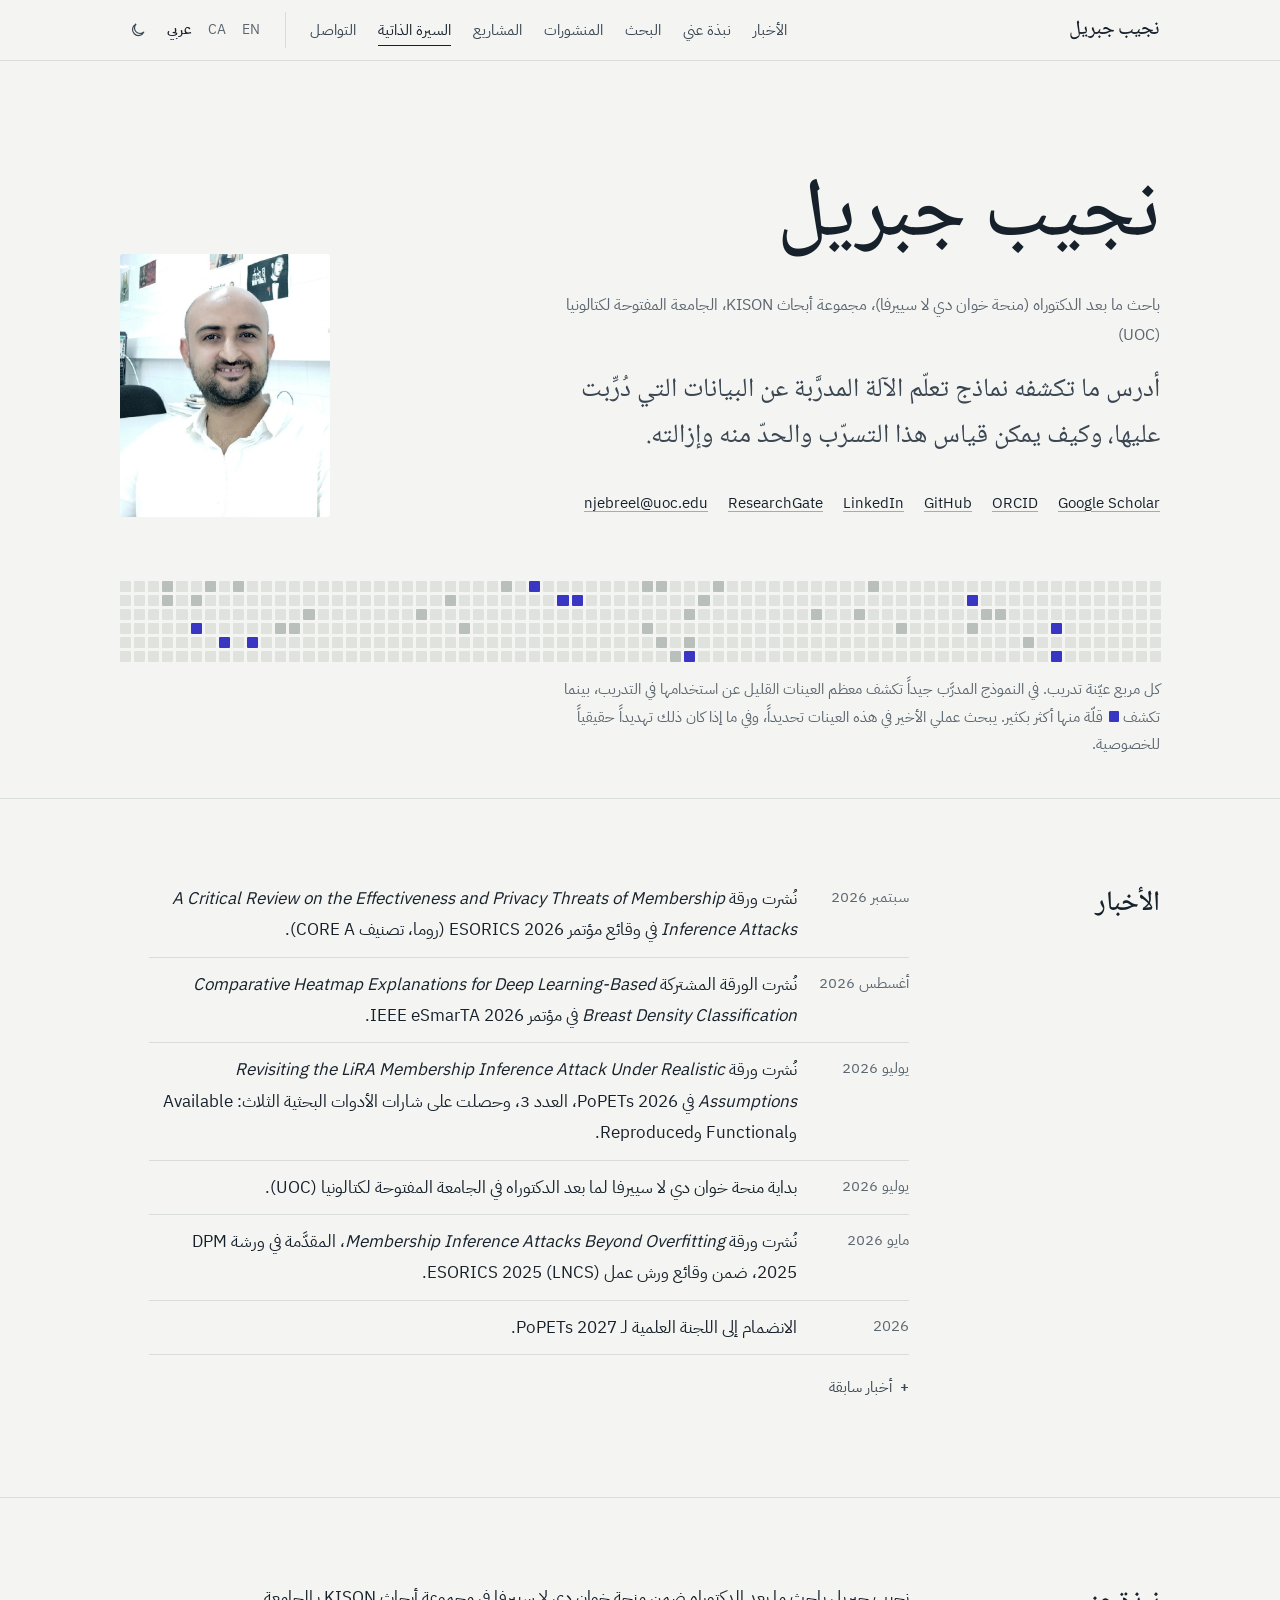
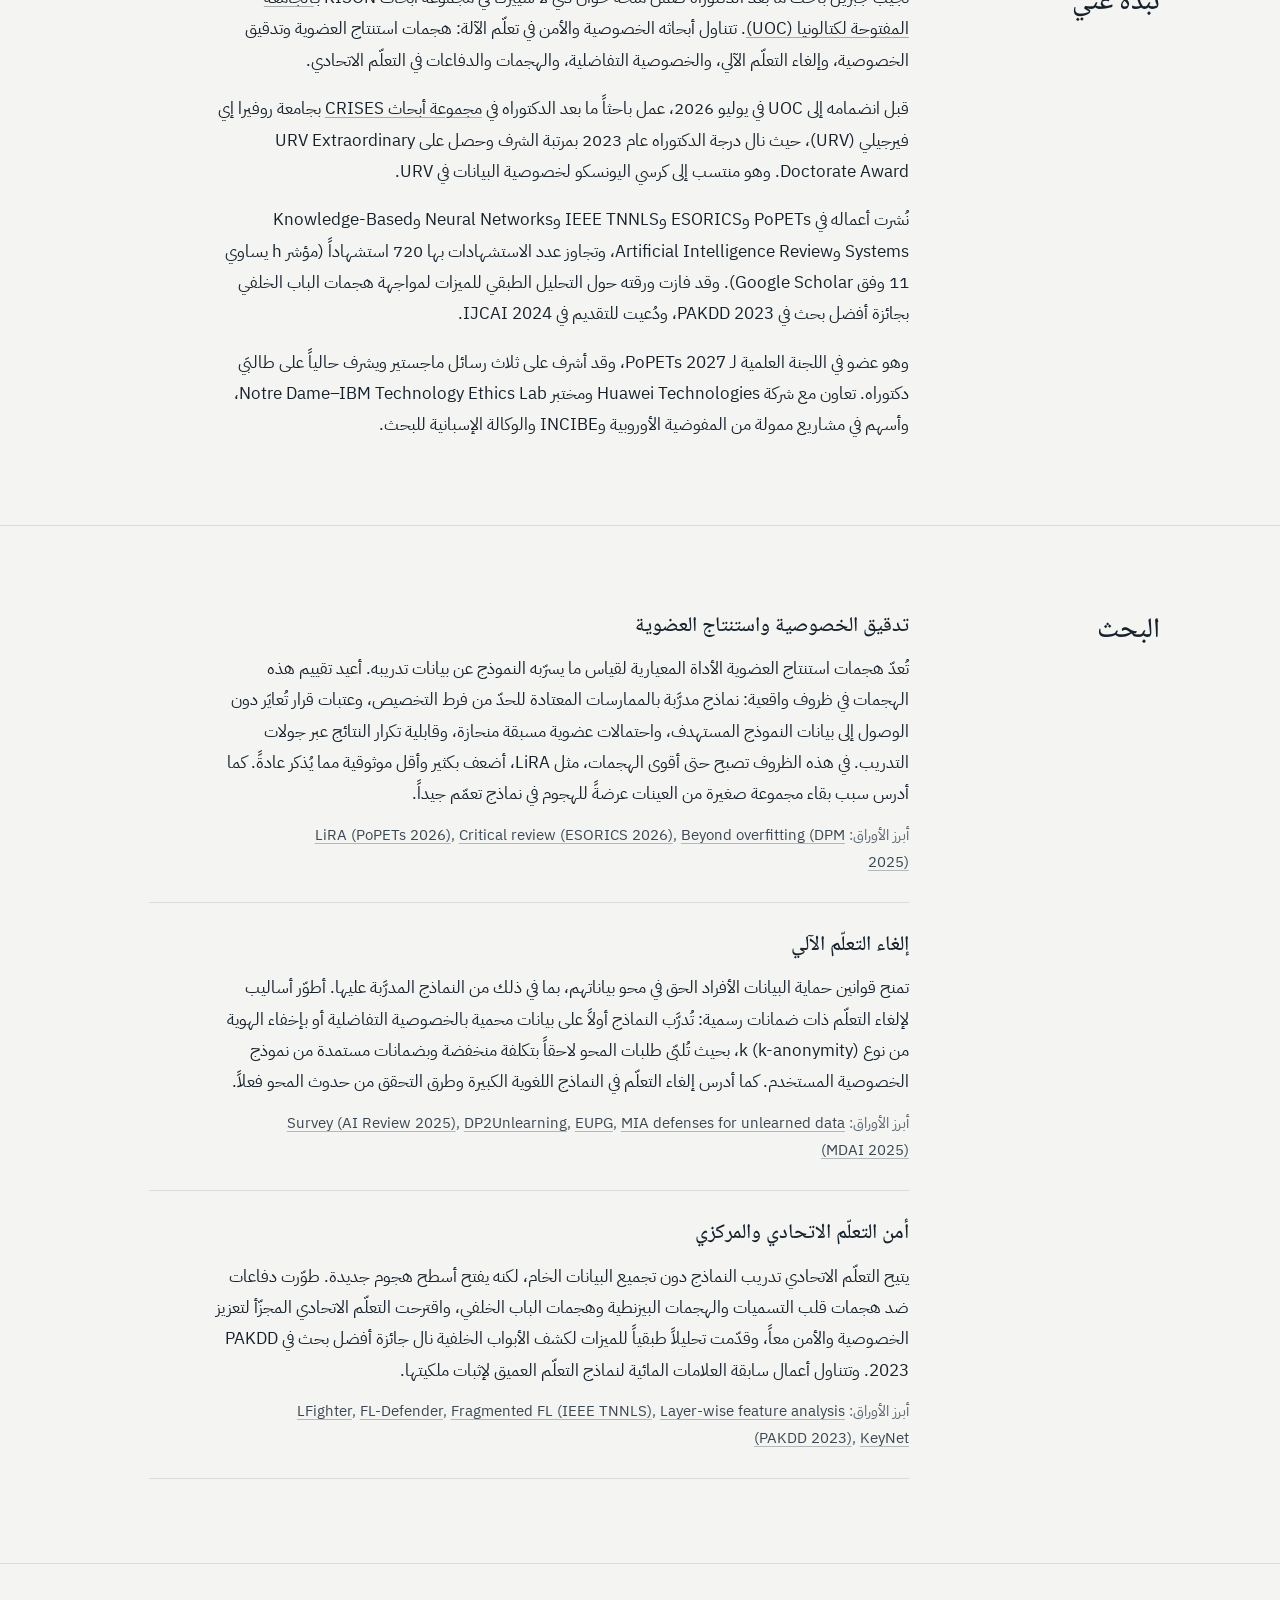
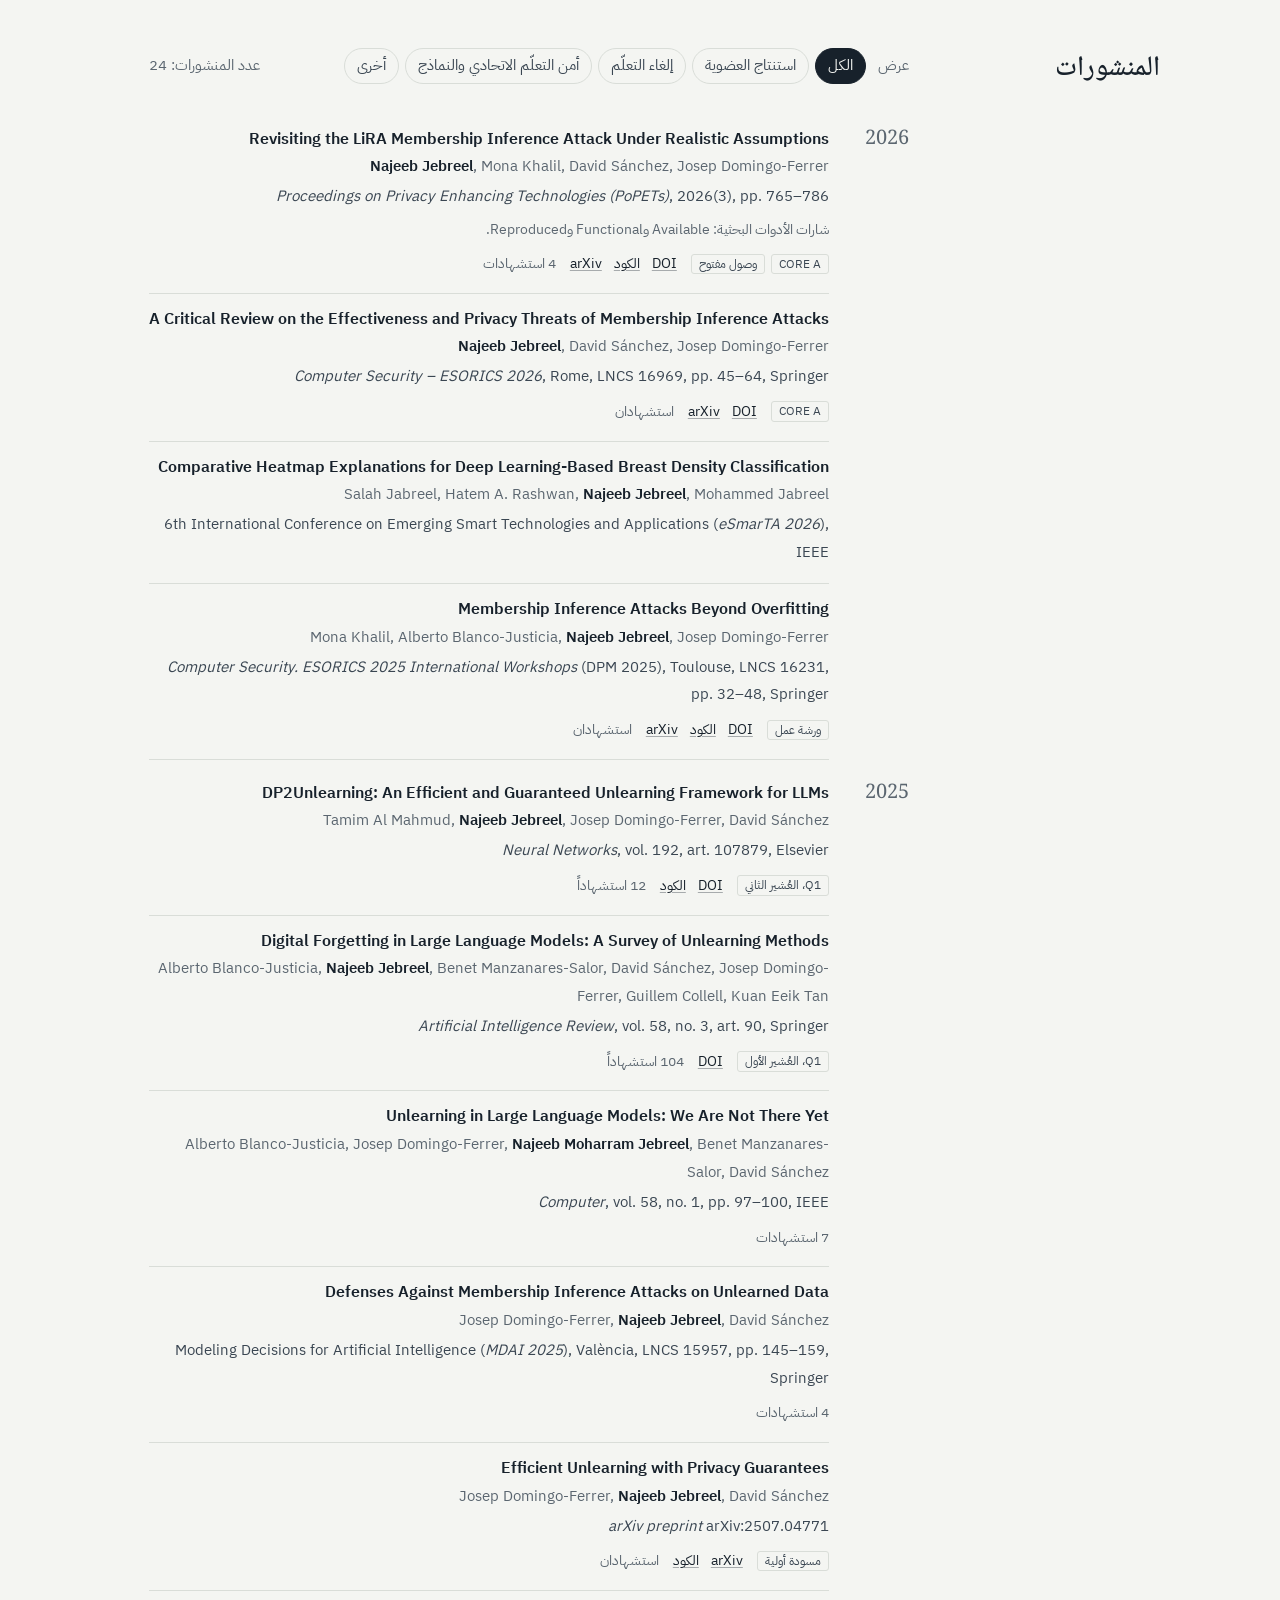
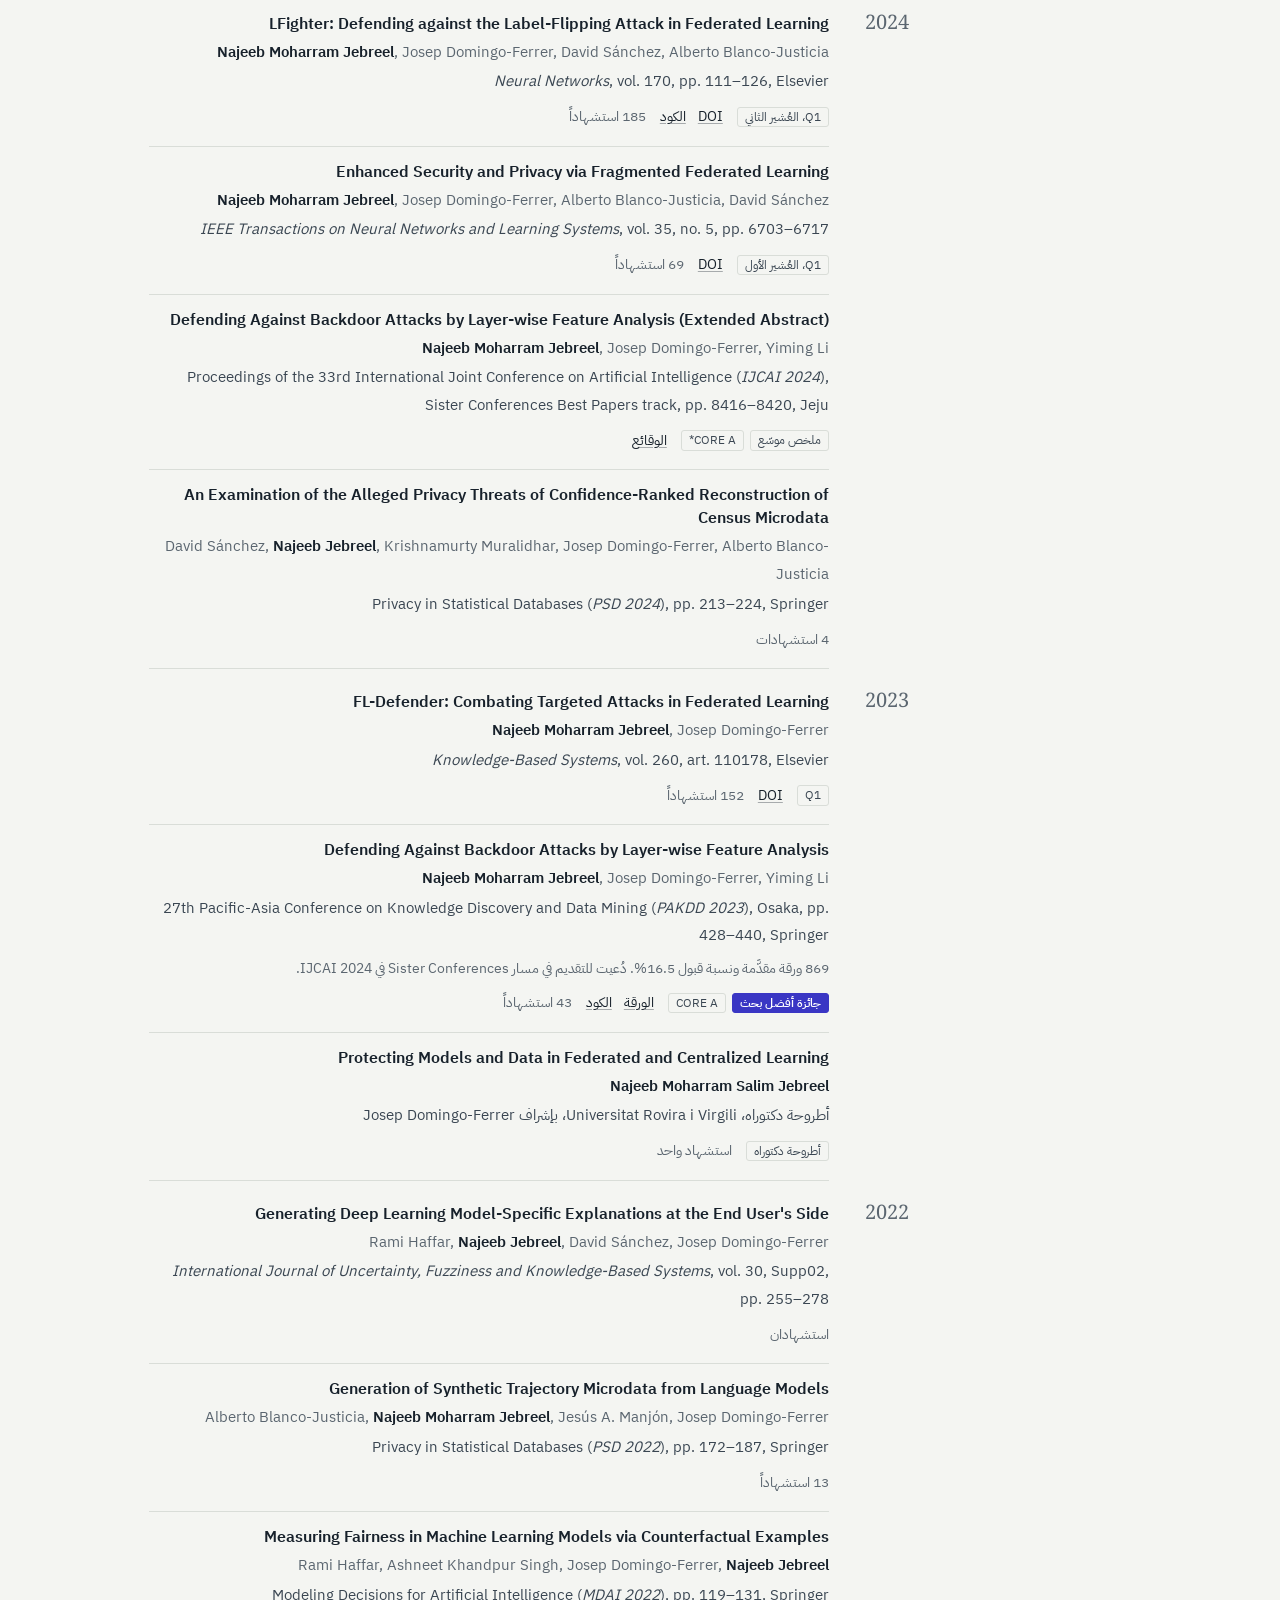
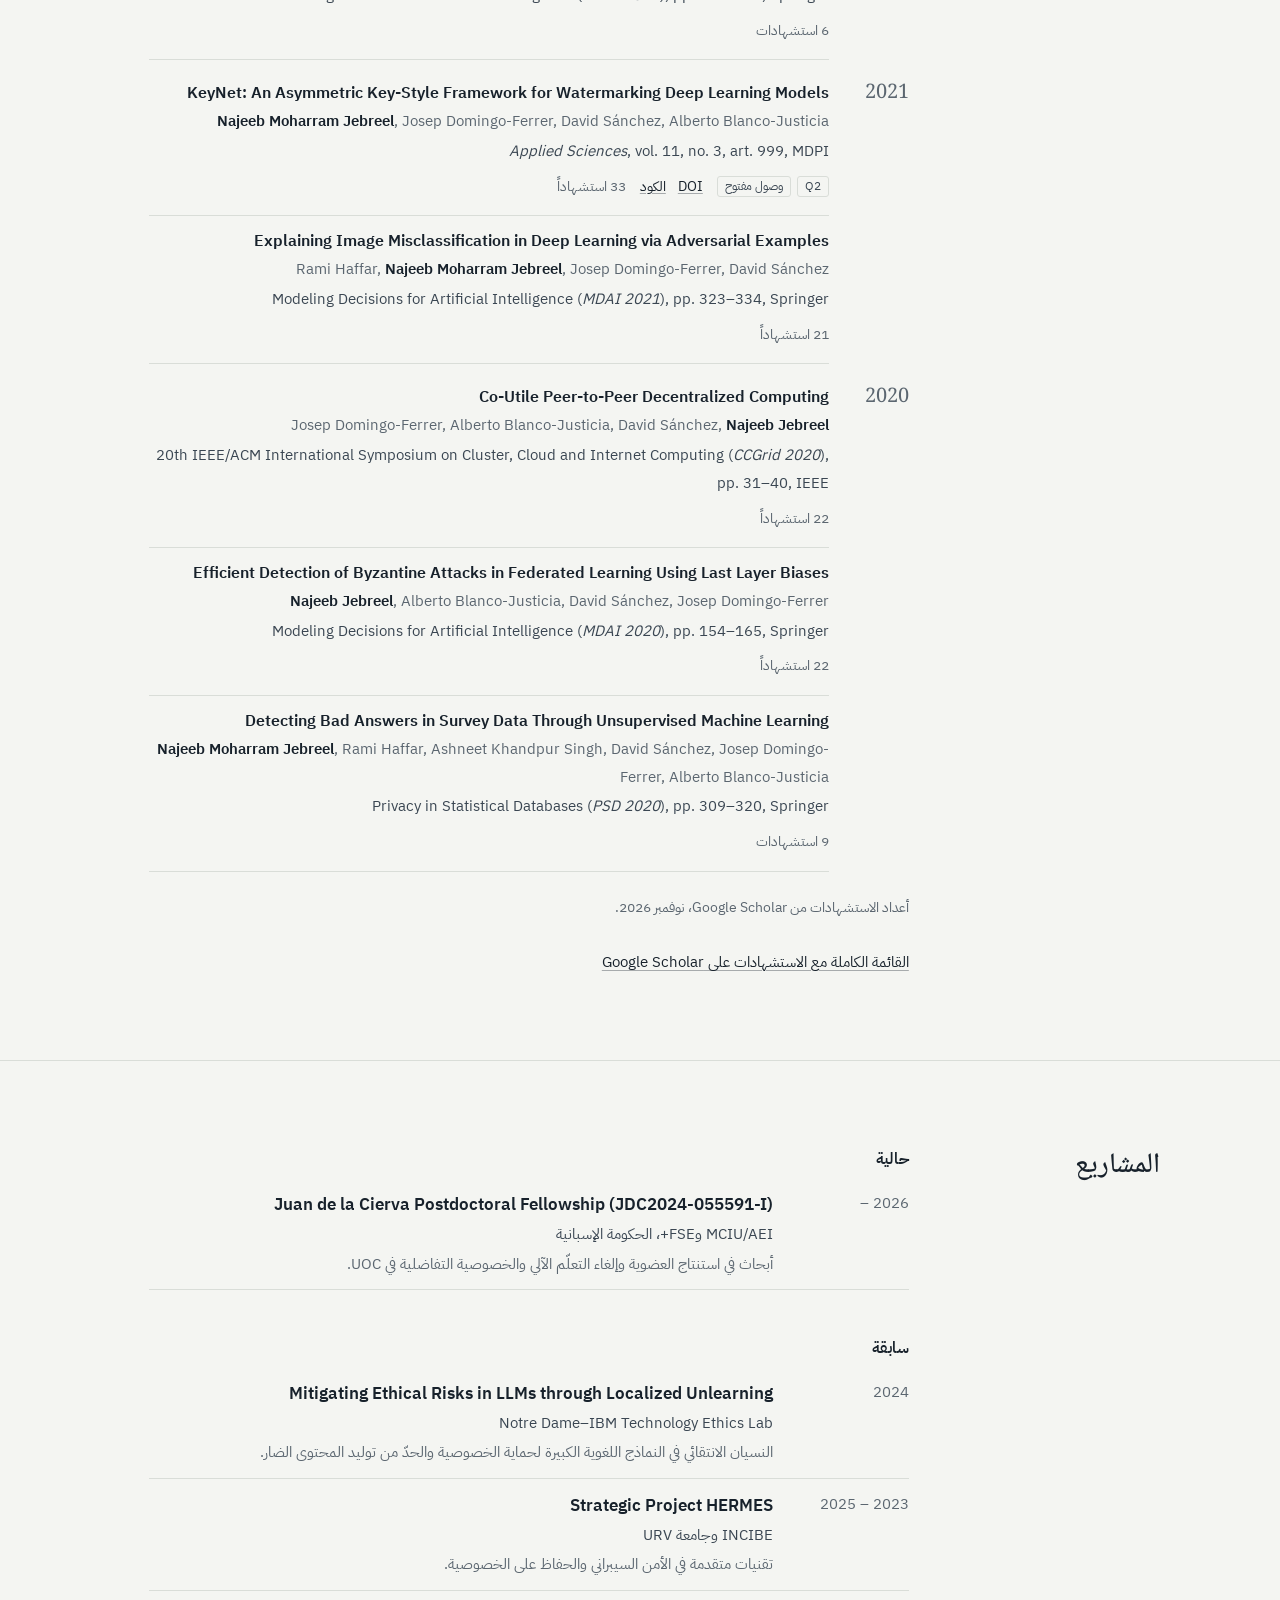
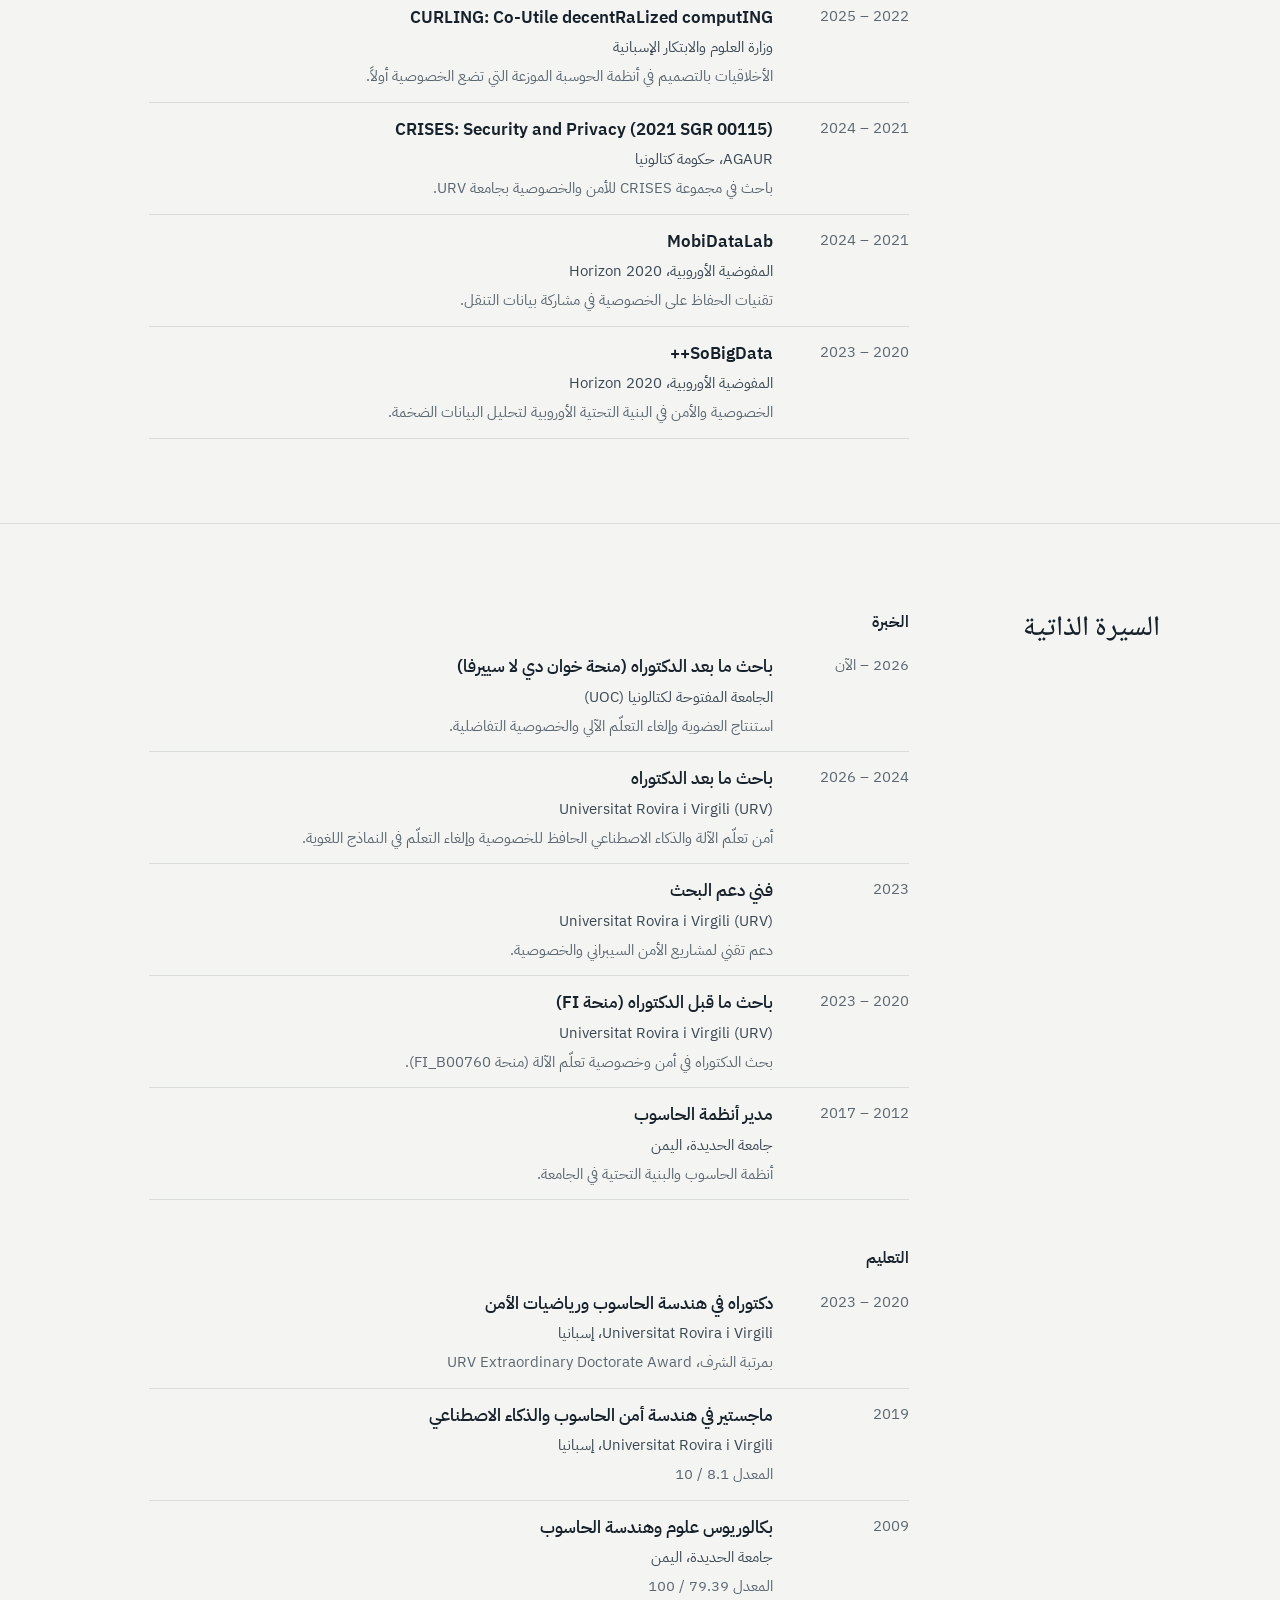
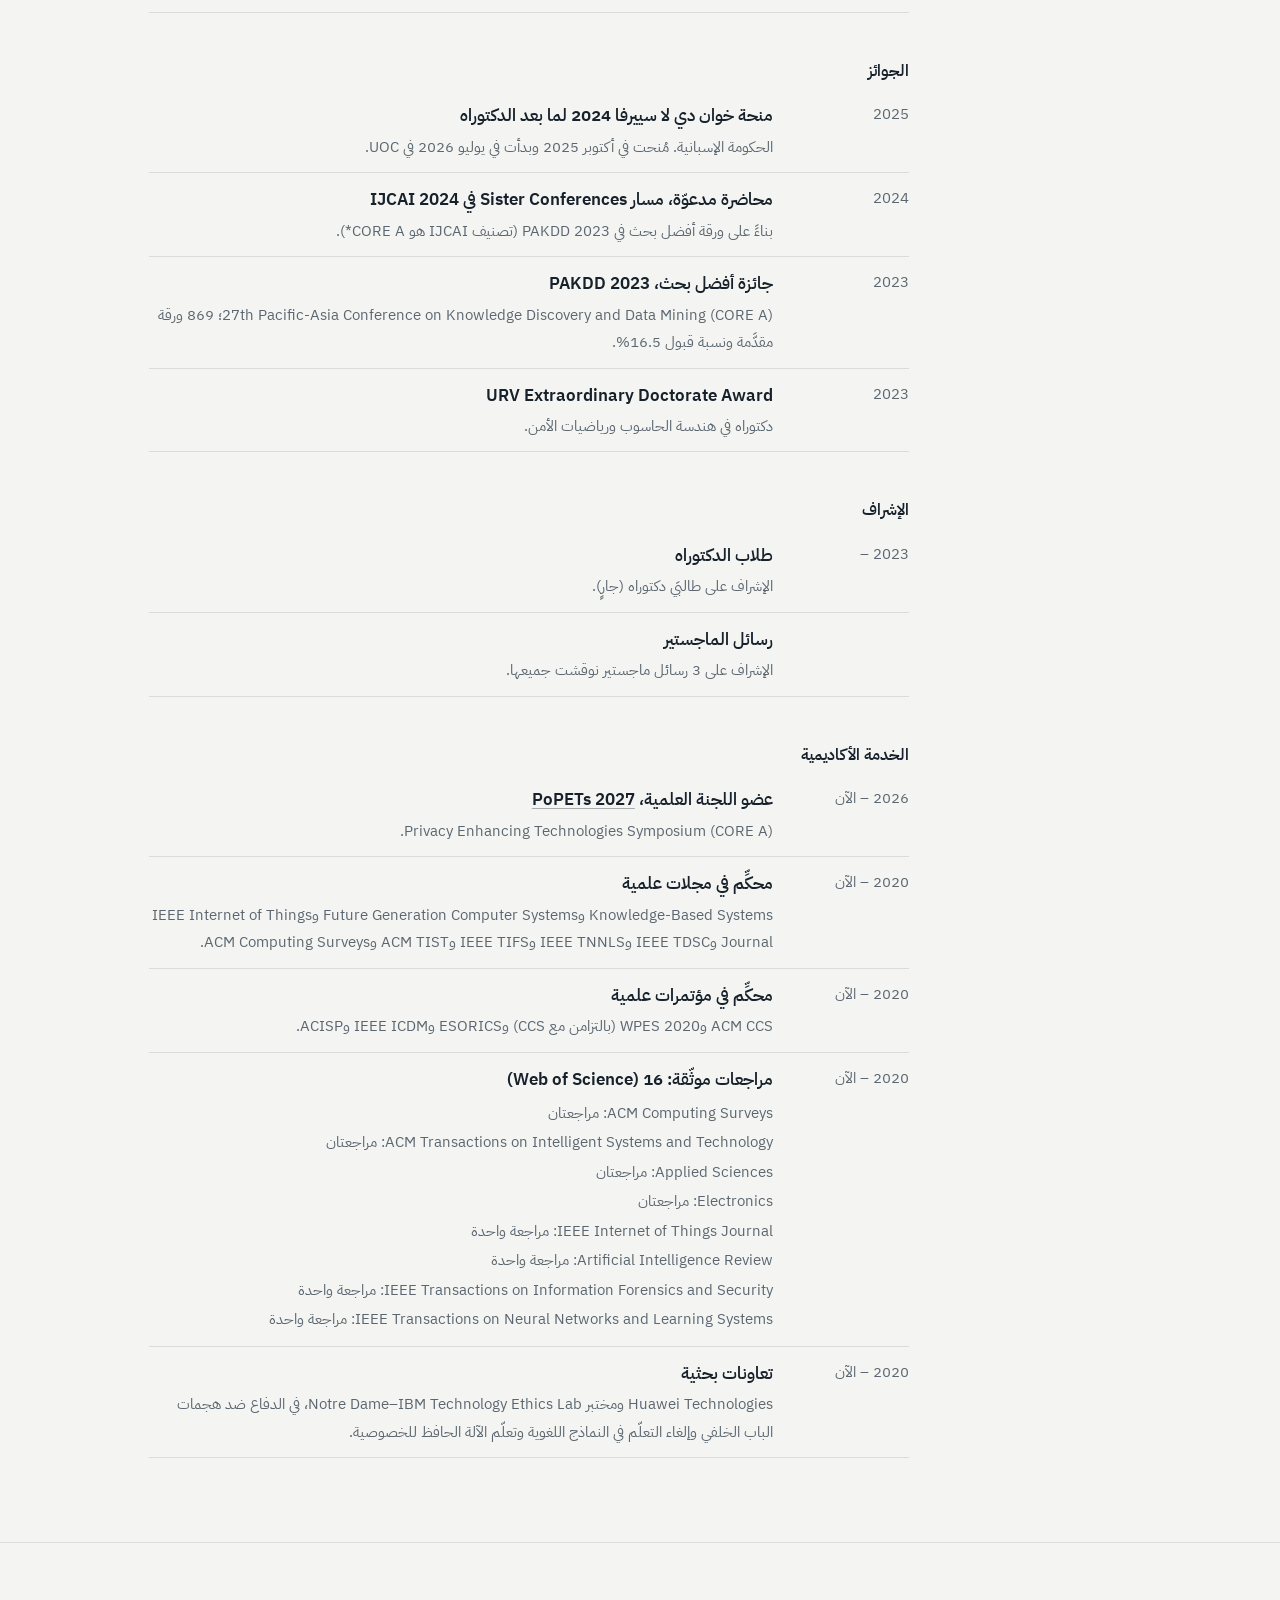
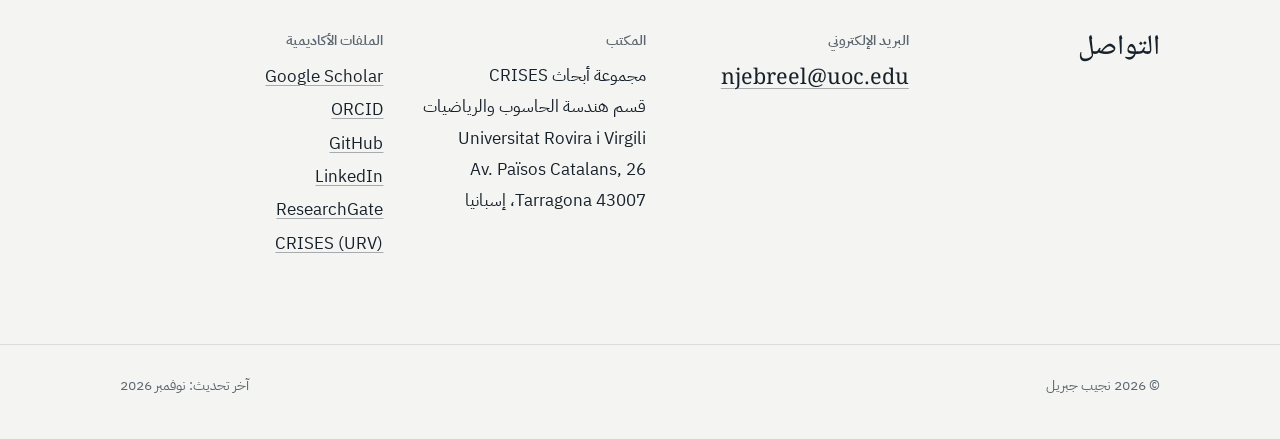
==== commit e67d92ee: "Refresh site content and redesign (EN/CA/AR) - Fix English page: the previous commit had truncated 1" ====
--- a/index-ar.html
+++ b/index-ar.html
@@ -2,770 +2,438 @@
 <html lang="ar" dir="rtl">
 <head>
   <meta charset="UTF-8">
-  <meta name="viewport" content="width=device-width, initial-scale=1.0">
-  <title>د. نجيب جبريل — باحث في خصوصية وأمن تعلم الآلة</title>
-
-  <!-- SEO -->
-  <meta name="description" content="د. نجيب جبريل — باحث ما بعد الدكتوراه (منحة خوان دي لا سييرفا) في الجامعة المفتوحة لكتالونيا (UOC) متخصص في خصوصية وأمن تعلم الآلة، والتعلم الاتحادي، والدفاع ضد الهجمات الخلفية، ومحاذاة النماذج اللغوية.">
+  <meta name="viewport" content="width=device-width, initial-scale=1">
+  <title>نجيب جبريل — خصوصية وأمن تعلّم الآلة</title>
+  <meta name="description" content="نجيب جبريل باحث ما بعد الدكتوراه (منحة خوان دي لا سييرفا) في الجامعة المفتوحة لكتالونيا (UOC)، يعمل على خصوصية وأمن تعلّم الآلة: استنتاج العضوية، وإلغاء التعلّم الآلي، والخصوصية التفاضلية، وأمن التعلّم الاتحادي.">
   <meta name="author" content="Najeeb Jebreel">
+  <meta name="color-scheme" content="light dark">
   <link rel="canonical" href="https://najeebjebreel.github.io/index-ar.html">
-
-  <!-- Open Graph -->
+  <link rel="alternate" hreflang="en" href="https://najeebjebreel.github.io/">
+  <link rel="alternate" hreflang="ca" href="https://najeebjebreel.github.io/index-ca.html">
+  <link rel="alternate" hreflang="ar" href="https://najeebjebreel.github.io/index-ar.html">
+  <link rel="alternate" hreflang="x-default" href="https://najeebjebreel.github.io/">
   <meta property="og:type" content="profile">
-  <meta property="og:title" content="د. نجيب جبريل — باحث في خصوصية وأمن تعلم الآلة">
-  <meta property="og:description" content="باحث خوان دي لا سييرفا في UOC · أمن التعلم الاتحادي · الدفاع ضد الهجمات الخلفية · خصوصية النماذج اللغوية">
+  <meta property="og:title" content="نجيب جبريل — خصوصية وأمن تعلّم الآلة">
+  <meta property="og:description" content="نجيب جبريل باحث ما بعد الدكتوراه (منحة خوان دي لا سييرفا) في الجامعة المفتوحة لكتالونيا (UOC)، يعمل على خصوصية وأمن تعلّم الآلة: استنتاج العضوية، وإلغاء التعلّم الآلي، والخصوصية التفاضلية، وأمن التعلّم الاتحادي.">
   <meta property="og:url" content="https://najeebjebreel.github.io/index-ar.html">
   <meta property="og:image" content="https://najeebjebreel.github.io/images/profile_photo.jpg">
-
-  <!-- Schema.org -->
-  <script type="application/ld+json">
-  {"@context":"https://schema.org","@type":"Person","name":"Najeeb Moharram Salim Jebreel","honorificPrefix":"Dr.","jobTitle":"Juan de la Cierva Postdoctoral Fellow","affiliation":{"@type":"Organization","name":"Universitat Oberta de Catalunya","url":"https://www.uoc.edu/en"},"url":"https://najeebjebreel.github.io/","sameAs":["https://scholar.google.com/citations?user=aWbGsA4AAAAJ&hl=en","https://orcid.org/0000-0002-4911-3802","https://www.researchgate.net/profile/Najeeb-Jebreel","https://github.com/najeebjebreel","https://www.linkedin.com/in/najeebjebreel/"]}
+  <meta name="twitter:card" content="summary">
+  <script type="application/ld+json">{"@context":"https://schema.org","@type":"Person","name":"Najeeb Jebreel","alternateName":"Najeeb Moharram Salim Jebreel","honorificPrefix":"Dr.","jobTitle":"Juan de la Cierva Postdoctoral Fellow","affiliation":{"@type":"Organization","name":"Universitat Oberta de Catalunya","url":"https://www.uoc.edu/"},"alumniOf":{"@type":"CollegeOrUniversity","name":"Universitat Rovira i Virgili"},"email":"mailto:njebreel@uoc.edu","url":"https://najeebjebreel.github.io/","image":"https://najeebjebreel.github.io/images/profile_photo.jpg","knowsAbout":["Membership inference attacks","Machine unlearning","Differential privacy","Federated learning security"],"sameAs":["https://scholar.google.com/citations?user=aWbGsA4AAAAJ&hl=en","https://orcid.org/0000-0002-4911-3802","https://github.com/najeebjebreel","https://www.linkedin.com/in/najeebjebreel/","https://www.researchgate.net/profile/Najeeb-Jebreel"]}</script>
+  <script>
+    (function () {
+      var t = null;
+      try { t = localStorage.getItem('theme'); } catch (e) {}
+      if (!t) t = window.matchMedia('(prefers-color-scheme: dark)').matches ? 'dark' : 'light';
+      document.documentElement.dataset.theme = t;
+    })();
   </script>
-
-  <!-- Fonts: Plus Jakarta Sans + Cairo -->
+  <link rel="icon" href="favicon.svg" type="image/svg+xml">
   <link rel="preconnect" href="https://fonts.googleapis.com">
   <link rel="preconnect" href="https://fonts.gstatic.com" crossorigin>
-  <link href="https://fonts.googleapis.com/css2?family=Cairo:wght@300;400;500;600;700;800&family=Plus+Jakarta+Sans:wght@400;600;700;800&display=swap" rel="stylesheet">
-
-  <!-- Icons -->
-  <link rel="stylesheet" href="https://cdnjs.cloudflare.com/ajax/libs/font-awesome/6.5.0/css/all.min.css">
-
+  <link rel="stylesheet" href="https://fonts.googleapis.com/css2?family=IBM+Plex+Sans+Arabic:wght@400;500;600&amp;family=IBM+Plex+Sans:wght@400;500;600&amp;family=Noto+Naskh+Arabic:wght@500;600&amp;display=swap">
   <link rel="stylesheet" href="styles.css">
 </head>
 <body>
-
-<!-- ───────────────── HEADER ───────────────── -->
-<header id="main-header">
-  <div class="container header-container">
-    <div class="logo"><a href="#home">نجيب جبريل</a></div>
-    <nav aria-label="التنقل الرئيسي">
-      <ul class="nav-links" role="list">
-        <li><a href="#home">الرئيسية</a></li>
-        <li><a href="#news">الأخبار</a></li>
-        <li><a href="#about">نبذة عني</a></li>
-        <li><a href="#research">البحث</a></li>
-        <li><a href="#publications">المنشورات</a></li>
-        <li><a href="#projects">المشاريع</a></li>
-        <li><a href="#cv">السيرة الذاتية</a></li>
-        <li><a href="#contact">تواصل</a></li>
+<a class="skip-link" href="#main">انتقل إلى المحتوى</a>
+
+<header class="site-header">
+  <div class="wrap">
+    <a class="wordmark" href="#top">نجيب جبريل</a>
+    <nav class="nav" id="nav" aria-label="الأقسام">
+      <ul>
+          <li><a href="#news">الأخبار</a></li>
+          <li><a href="#about">نبذة عني</a></li>
+          <li><a href="#research">البحث</a></li>
+          <li><a href="#publications">المنشورات</a></li>
+          <li><a href="#projects">المشاريع</a></li>
+          <li><a href="#cv">السيرة الذاتية</a></li>
+          <li><a href="#contact">التواصل</a></li>
       </ul>
-      <div class="header-controls">
-        <a href="index.html" class="icon-btn lang-toggle" aria-label="English version" title="English">EN</a>
-        <a href="index-ca.html" class="icon-btn lang-toggle" aria-label="Catalan version" title="Versió en català">CA</a>
-        <button class="icon-btn" id="darkModeToggle" aria-label="تبديل الوضع المظلم"><i class="fas fa-moon"></i></button>
-        <button class="icon-btn menu-btn" id="menuBtn" aria-label="فتح القائمة" aria-expanded="false"><i class="fas fa-bars"></i></button>
-      </div>
     </nav>
+    <div class="tools">
+      <div class="lang" role="group" aria-label="اللغة"><a href="index.html" hreflang="en" lang="en" title="English">EN</a><a href="index-ca.html" hreflang="ca" lang="ca" title="Català">CA</a><span aria-current="page" lang="ar" class="ar" title="العربية">عربي</span></div>
+      <button class="icon-btn theme-btn" id="themeBtn" type="button" aria-label="الوضع الداكن" aria-pressed="false">
+        <svg class="moon" viewBox="0 0 24 24" fill="none" stroke="currentColor" stroke-width="1.6" aria-hidden="true"><path d="M20 14.5A8 8 0 1 1 9.5 4a6.5 6.5 0 0 0 10.5 10.5Z"/></svg>
+        <svg class="sun" viewBox="0 0 24 24" fill="none" stroke="currentColor" stroke-width="1.6" aria-hidden="true"><circle cx="12" cy="12" r="4"/><path d="M12 2v2M12 20v2M2 12h2M20 12h2M4.9 4.9l1.4 1.4M17.7 17.7l1.4 1.4M4.9 19.1l1.4-1.4M17.7 6.3l1.4-1.4"/></svg>
+      </button>
+      <button class="icon-btn menu-btn" id="menuBtn" type="button" aria-label="القائمة" aria-expanded="false" aria-controls="nav">
+        <svg viewBox="0 0 24 24" fill="none" stroke="currentColor" stroke-width="1.6" aria-hidden="true"><path d="M4 7h16M4 12h16M4 17h16"/></svg>
+      </button>
+    </div>
   </div>
 </header>
 
-<!-- ───────────────── HERO ───────────────── -->
-<section id="home" class="hero">
-  <div class="container hero-grid">
-
-    <div class="hero-content reveal">
-      <p class="hero-eyebrow"><i class="fas fa-map-marker-alt"></i> باحث ما بعد الدكتوراه — منحة خوان دي لا سييرفا · الجامعة المفتوحة لكتالونيا (UOC)</p>
-      <h1>د. نجيب جبريل</h1>
-      <p class="hero-tagline">خصوصية وأمن <span class="accent">تعلم الآلة</span></p>
-
-      <div class="social-links" role="list">
-        <a href="https://github.com/najeebjebreel" target="_blank" rel="noopener" aria-label="GitHub"><i class="fab fa-github"></i></a>
-        <a href="https://www.linkedin.com/in/najeebjebreel/" target="_blank" rel="noopener" aria-label="LinkedIn"><i class="fab fa-linkedin"></i></a>
-        <a href="https://scholar.google.com/citations?user=aWbGsA4AAAAJ&hl=en" target="_blank" rel="noopener" aria-label="Google Scholar"><i class="fas fa-graduation-cap"></i></a>
-        <a href="https://orcid.org/0000-0002-4911-3802" target="_blank" rel="noopener" aria-label="ORCID"><i class="fab fa-orcid"></i></a>
-        <a href="https://www.researchgate.net/profile/Najeeb-Jebreel" target="_blank" rel="noopener" aria-label="ResearchGate"><i class="fab fa-researchgate"></i></a>
-        <a href="mailto:njebreel@uoc.edu" aria-label="البريد الإلكتروني"><i class="fas fa-envelope"></i></a>
-      </div>
-    </div>
-
-    <div class="hero-photo-wrap reveal reveal-delay-1">
-      <div class="hero-photo-ring">
-        <img src="images/profile_photo.jpg" alt="صورة د. نجيب جبريل" width="280" height="280" loading="eager">
-      </div>
-    </div>
-
+<main id="main">
+  <div class="hero" id="top">
+    <div class="wrap">
+      <div class="hero-grid">
+        <div>
+          <h1>نجيب جبريل</h1>
+          <p class="role">باحث ما بعد الدكتوراه (منحة خوان دي لا سييرفا)، مجموعة أبحاث KISON، الجامعة المفتوحة لكتالونيا (UOC)</p>
+          <p class="statement">أدرس ما تكشفه نماذج تعلّم الآلة المدرَّبة عن البيانات التي دُرِّبت عليها، وكيف يمكن قياس هذا التسرّب والحدّ منه وإزالته.</p>
+          <p class="links"><a href="https://scholar.google.com/citations?user=aWbGsA4AAAAJ&amp;hl=en" rel="noopener">Google Scholar</a> <a href="https://orcid.org/0000-0002-4911-3802" rel="noopener">ORCID</a> <a href="https://github.com/najeebjebreel" rel="noopener">GitHub</a> <a href="https://www.linkedin.com/in/najeebjebreel/" rel="noopener">LinkedIn</a> <a href="https://www.researchgate.net/profile/Najeeb-Jebreel" rel="noopener">ResearchGate</a> <a href="mailto:njebreel@uoc.edu">njebreel@uoc.edu</a></p>
+        </div>
+        <img class="portrait" src="images/profile_photo.jpg" alt="" width="210" height="263">
+      </div>
+      <figure class="samples">
+        <div class="sample-field" id="sampleField" aria-hidden="true"></div>
+        <figcaption>كل مربع عيّنة تدريب. في النموذج المدرَّب جيداً تكشف معظم العينات القليل عن استخدامها في التدريب، بينما تكشف <span class="key" aria-hidden="true"></span>قلّة منها أكثر بكثير. يبحث عملي الأخير في هذه العينات تحديداً، وفي ما إذا كان ذلك تهديداً حقيقياً للخصوصية.</figcaption>
+      </figure>
+    </div>
   </div>
-</section>
-
-<hr class="section-divider">
-
-<!-- ───────────────── NEWS ───────────────── -->
-<section id="news" class="news-section">
-  <div class="container">
-    <p class="section-label reveal">الأحدث</p>
-    <h2 class="section-title reveal">آخر الأخبار</h2>
-    <ul class="news-list">
-      <li class="news-item reveal">
-        <span class="news-date">2026</span>
-        <span class="badge badge-journal">مجلة</span>
-        <span class="news-text">قُبل للنشر بحث <em>«إعادة النظر في هجوم استنتاج العضوية LiRA في ظل افتراضات واقعية»</em> في <strong>Proceedings on Privacy Enhancing Technologies (PoPETs)</strong> 2026، العدد 3 (CORE A، وصول مفتوح).</span>
-      </li>
-      <li class="news-item reveal">
-        <span class="news-date">يناير 2025</span>
-        <span class="badge badge-journal">مجلة</span>
-        <span class="news-text">نُشر الاستعراض الشامل حول <em>«النسيان الرقمي في النماذج اللغوية الكبيرة»</em> في مجلة <strong>Artificial Intelligence Review</strong> (الربع الأول · الشريحة الأولى، Springer).</span>
-      </li>
-      <li class="news-item reveal">
-        <span class="news-date">2024</span>
-        <span class="badge badge-invited">محاضرة مدعوة</span>
-        <span class="news-text">تقديم ورقة البحث الحائزة على جائزة أفضل بحث في PAKDD في مؤتمر <strong>IJCAI 2024</strong> (CORE A★) — مسار المؤتمرات الشقيقة، جيجو، كوريا الجنوبية.</span>
-      </li>
-      <li class="news-item reveal">
-        <span class="news-date">2024</span>
-        <span class="badge badge-journal">مجلة</span>
-        <span class="news-text">نُشر بحث <em>«تعزيز الأمن والخصوصية عبر التعلم الاتحادي المجزّأ»</em> في <strong>IEEE TNNLS</strong> (الربع الأول · الشريحة الأولى).</span>
-      </li>
-      <li class="news-item reveal">
-        <span class="news-date">2023</span>
-        <span class="badge badge-award">جائزة</span>
-        <span class="news-text">حصل على <strong>URV Extraordinary Doctorate Award</strong> من جامعة URV عن أطروحته في هندسة الحاسوب ورياضيات الأمن.</span>
-      </li>
-      <li class="news-item reveal">
-        <span class="news-date">2023</span>
-        <span class="badge badge-award">أفضل بحث</span>
-        <span class="news-text">🏆 حصل على <strong>جائزة أفضل بحث</strong> في PAKDD 2023 (CORE A) — 869 بحثاً مقدماً، نسبة القبول 16.5%، أوساكا، اليابان.</span>
-      </li>
-    </ul>
-  </div>
-</section>
-
-<hr class="section-divider">
-
-<!-- ───────────────── ABOUT ───────────────── -->
-<section id="about" class="about">
-  <div class="container">
-    <p class="section-label reveal">من أنا</p>
-    <h2 class="section-title reveal">نبذة عني</h2>
-    <div class="about-grid">
-      <div class="about-text reveal">
-        <p>نجيب جبريل باحث ما بعد الدكتوراه ضمن منحة خوان دي لا سييرفا في <a href="https://www.uoc.edu/en" target="_blank" rel="noopener">الجامعة المفتوحة لكتالونيا (UOC)</a>، متخصص في خصوصية وأمن تعلم الآلة. يجمع خبرةً أكاديمية ومهنية متنوعة تمتد لأكثر من عقد في البحث العلمي والتدريس والقيادة التقنية.</p>
-        <p>بدأ <strong>منحة خوان دي لا سييرفا 2024</strong> للباحثين ما بعد الدكتوراه من الحكومة الإسبانية في جامعة UOC في يوليو 2026، بعد أن عمل باحثاً ما بعد الدكتوراه في <a href="https://crises-deim.urv.cat/" target="_blank" rel="noopener">مجموعة أبحاث CRISES</a> بجامعة روفيرا وفيرجيلي (URV).</p>
-        <p>يمتلك محفظةً بحثية تضم أكثر من 20 منشوراً علمياً، ومؤشر h يبلغ 10، وأكثر من 636 استشهاداً، وقد نُشرت أعماله في مجلات عالية التأثير مثل <em>IEEE Transactions on Neural Networks and Learning Systems</em> و<em>Neural Networks</em> و<em>Artificial Intelligence Review</em> و<em>Knowledge-Based Systems</em>.</p>
-        <p>جرى تكريم تميزه البحثي بجوائز مرموقة، منها <strong>جائزة أفضل بحث</strong> في PAKDD 2023 (CORE A) من بين 869 بحثاً مقدماً. كما قدّم أبحاثه في PAKDD (اليابان 2023) و IJCAI (CORE A★، كوريا الجنوبية 2024) و ESORICS (فرنسا 2025).</p>
-        <p>بالإضافة إلى البحث العلمي، يُسهم في مشاريع بارزة ممولة من المفوضية الأوروبية و INCIBE والوكالة الإسبانية للبحث. كما يُشرف مشتركاً على طلاب الماجستير والدكتوراه، ويتعاون مع مؤسسات مثل شركة هواوي ومختبر Notre Dame–IBM للأخلاقيات التقنية.</p>
-        <p>حصل على درجة <strong>الدكتوراه</strong> من جامعة URV عام 2023 بمرتبة الشرف، ونال URV Extraordinary Doctorate Award. وهو منتسب إلى <strong>كرسي اليونسكو لخصوصية البيانات</strong> بجامعة URV.</p>
-      </div>
-      <div class="reveal reveal-delay-1">
-        <p class="skills-heading">مجالات البحث</p>
-        <ul class="skill-list">
-          <li class="skill-item"><i class="fas fa-shield-alt"></i> خصوصية وأمن التعلم الاتحادي</li>
-          <li class="skill-item"><i class="fas fa-lock"></i> خصوصية وأمن تعلم الآلة</li>
-          <li class="skill-item"><i class="fas fa-bug"></i> الدفاع ضد هجمات الباب الخلفي</li>
-          <li class="skill-item"><i class="fas fa-brain"></i> خصوصية النماذج اللغوية وأخلاقياتها وإلغاء تعلمها</li>
-          <li class="skill-item"><i class="fas fa-fingerprint"></i> العلامة المائية لنماذج تعلم الآلة</li>
-          <li class="skill-item"><i class="fas fa-eye"></i> أمن التعلم العميق</li>
-          <li class="skill-item"><i class="fas fa-lightbulb"></i> الذكاء الاصطناعي القابل للتفسير</li>
-        </ul>
-      </div>
-    </div>
-  </div>
-</section>
-
-<hr class="section-divider">
-
-<!-- ───────────────── RESEARCH ───────────────── -->
-<section id="research" class="research">
-  <div class="container">
-    <p class="section-label reveal">مجالات عملي</p>
-    <h2 class="section-title reveal">البحث</h2>
-    <p class="research-intro reveal">يقع عملي عند تقاطع تعلم الآلة والخصوصية والأمن — بهدف بناء أنظمة ذكاء اصطناعي متينة وجديرة بالثقة ومتوافقة مع القيم الإنسانية. تسري ثلاثة محاور بحثية عبر مجمل أعمالي:</p>
-    <div class="research-grid">
-
-      <div class="research-card reveal">
-        <div class="research-card-icon"><i class="fas fa-network-wired"></i></div>
-        <h3>أمن التعلم الاتحادي</h3>
-        <p>يُتيح التعلم الاتحادي تدريباً تعاونياً للنماذج دون مشاركة البيانات الخام، غير أنه يُفتح أسطحاً جديدة للهجمات. تُطوّر أبحاثي دفاعات ضد <strong>هجمات قلب الملصقات</strong> و<strong>الهجمات البيزنطية</strong>، وتقترح <strong>التعلم الاتحادي المجزّأ</strong> لتعزيز ضمانات الخصوصية والأمن في البيئات الموزعة.</p>
-        <p class="research-papers">أبحاث رئيسية: <a href="#publications">LFighter</a>، <a href="#publications">التعلم الاتحادي المجزّأ</a>، <a href="#publications">FL-Defender</a>، <a href="#publications">كشف الهجمات البيزنطية</a></p>
-      </div>
-
-      <div class="research-card reveal reveal-delay-1">
-        <div class="research-card-icon"><i class="fas fa-bug"></i></div>
-        <h3>الدفاع ضد هجمات الباب الخلفي</h3>
-        <p>تُضمّن هجمات الباب الخلفي محفزات خفية في النماذج تُنشَّط عند مدخلات بعينها مع البقاء غير قابلة للاكتشاف أثناء التقييم الاعتيادي. طوّرت إطاراً للتحليل الطبقي للميزات يكشف هذه التمثيلات المخترقة، وقد فاز هذا البحث بـ<strong>جائزة أفضل بحث في PAKDD 2023</strong> ودُعي للتقديم في IJCAI 2024 (CORE A★).</p>
-        <p class="research-papers">أبحاث رئيسية: <a href="#publications">DBALFA (PAKDD 2023)</a>، <a href="#publications">الملخص التوسعي (IJCAI 2024)</a>، <a href="#publications">KeyNet</a></p>
-      </div>
-
-      <div class="research-card reveal reveal-delay-2">
-        <div class="research-card-icon"><i class="fas fa-brain"></i></div>
-        <h3>خصوصية النماذج اللغوية وإلغاء التعلم</h3>
-        <p>مع تراكم النماذج اللغوية الكبيرة لكميات هائلة من بيانات التدريب، تشتد المخاطر المتعلقة بالخصوصية وحقوق النشر والعدالة. تُقدّم أبحاثي إلغاء التعلم الآلي — محو معرفة انتقائي من النماذج المدرَّبة دون إعادة التدريب الكاملة — وتُحلل هجمات استنتاج العضوية لقياس التعرض للخصوصية في النماذج اللغوية الحديثة والحدّ منه.</p>
-        <p class="research-papers">أبحاث رئيسية: <a href="#publications">استعراض النسيان الرقمي</a>، <a href="#publications">DP2Unlearning</a>، <a href="#publications">هجمات استنتاج العضوية</a>، <a href="#publications">دفاعات ضد استنتاج العضوية</a></p>
-      </div>
-
-    </div>
-  </div>
-</section>
-
-<hr class="section-divider">
-
-<!-- ───────────────── PUBLICATIONS ───────────────── -->
-<section id="publications" class="publications">
-  <div class="container">
-    <p class="section-label reveal">الإنتاج البحثي</p>
-    <h2 class="section-title reveal">المنشورات</h2>
-    <div class="pub-list">
-
-      <article class="pub-entry reveal">
-        <div class="pub-year-col">مقبول</div>
+
+  <section class="sec" id="news" aria-labelledby="h-news">
+    <div class="wrap">
+      <h2 id="h-news">الأخبار</h2>
+      <div class="sec-body">
+        <ul class="news">
+          <li><time datetime="2026-09">سبتمبر 2026</time><p>نُشرت ورقة <cite lang="en">A Critical Review on the Effectiveness and Privacy Threats of Membership Inference Attacks</cite> في وقائع مؤتمر ESORICS 2026 (روما، تصنيف CORE A).</p></li>
+          <li><time datetime="2026-08">أغسطس 2026</time><p>نُشرت الورقة المشتركة <cite lang="en">Comparative Heatmap Explanations for Deep Learning-Based Breast Density Classification</cite> في مؤتمر IEEE eSmarTA 2026.</p></li>
+          <li><time datetime="2026-07">يوليو 2026</time><p>نُشرت ورقة <cite lang="en">Revisiting the LiRA Membership Inference Attack Under Realistic Assumptions</cite> في PoPETs 2026، العدد 3، وحصلت على شارات الأدوات البحثية الثلاث: Available وFunctional وReproduced.</p></li>
+          <li><time datetime="2026-07">يوليو 2026</time><p>بداية منحة خوان دي لا سييرفا لما بعد الدكتوراه في الجامعة المفتوحة لكتالونيا (UOC).</p></li>
+          <li><time datetime="2026-05">مايو 2026</time><p>نُشرت ورقة <cite lang="en">Membership Inference Attacks Beyond Overfitting</cite>، المقدَّمة في ورشة DPM 2025، ضمن وقائع ورش عمل ESORICS 2025 (LNCS).</p></li>
+          <li><time datetime="2026">2026</time><p>الانضمام إلى اللجنة العلمية لـ PoPETs 2027.</p></li>
+        </ul>
+        <details class="more">
+          <summary>أخبار سابقة</summary>
+          <ul class="news">
+            <li><time datetime="2025-01">يناير 2025</time><p>نُشر الاستعراض <cite lang="en">Digital Forgetting in Large Language Models</cite> في مجلة Artificial Intelligence Review (Q1، العُشير الأول).</p></li>
+            <li><time datetime="2024">2024</time><p>تقديم ورقة أفضل بحث في PAKDD 2023 ضمن مسار Sister Conferences في IJCAI 2024 (CORE A*)، جيجو، كوريا الجنوبية.</p></li>
+            <li><time datetime="2024">2024</time><p>نُشرت ورقة <cite lang="en">Enhanced Security and Privacy via Fragmented Federated Learning</cite> في مجلة IEEE TNNLS (Q1، العُشير الأول).</p></li>
+            <li><time datetime="2023">2023</time><p>الحصول على URV Extraordinary Doctorate Award عن أطروحة الدكتوراه في هندسة الحاسوب ورياضيات الأمن.</p></li>
+            <li><time datetime="2023">2023</time><p>جائزة أفضل بحث في PAKDD 2023 (CORE A)، أوساكا، من بين 869 ورقة مقدَّمة.</p></li>
+          </ul>
+        </details>
+      </div>
+    </div>
+  </section>
+
+  <section class="sec" id="about" aria-labelledby="h-about">
+    <div class="wrap">
+      <h2 id="h-about">نبذة عني</h2>
+      <div class="sec-body prose">
+          <p>نجيب جبريل باحث ما بعد الدكتوراه ضمن منحة خوان دي لا سييرفا في مجموعة أبحاث KISON بـ<a rel="noopener" href="https://www.uoc.edu/en">الجامعة المفتوحة لكتالونيا (UOC)</a>. تتناول أبحاثه الخصوصية والأمن في تعلّم الآلة: هجمات استنتاج العضوية وتدقيق الخصوصية، وإلغاء التعلّم الآلي، والخصوصية التفاضلية، والهجمات والدفاعات في التعلّم الاتحادي.</p>
+          <p>قبل انضمامه إلى UOC في يوليو 2026، عمل باحثاً ما بعد الدكتوراه في <a rel="noopener" href="https://crises-deim.urv.cat/">مجموعة أبحاث CRISES</a> بجامعة روفيرا إي فيرجيلي (URV)، حيث نال درجة الدكتوراه عام 2023 بمرتبة الشرف وحصل على URV Extraordinary Doctorate Award. وهو منتسب إلى كرسي اليونسكو لخصوصية البيانات في URV.</p>
+          <p>نُشرت أعماله في PoPETs وESORICS وIEEE TNNLS وNeural Networks وKnowledge-Based Systems وArtificial Intelligence Review، وتجاوز عدد الاستشهادات بها 720 استشهاداً (مؤشر h يساوي 11 وفق Google Scholar). وقد فازت ورقته حول التحليل الطبقي للميزات لمواجهة هجمات الباب الخلفي بجائزة أفضل بحث في PAKDD 2023، ودُعيت للتقديم في IJCAI 2024.</p>
+          <p>وهو عضو في اللجنة العلمية لـ PoPETs 2027، وقد أشرف على ثلاث رسائل ماجستير ويشرف حالياً على طالبَي دكتوراه. تعاون مع شركة Huawei Technologies ومختبر Notre Dame–IBM Technology Ethics Lab، وأسهم في مشاريع ممولة من المفوضية الأوروبية وINCIBE والوكالة الإسبانية للبحث.</p>
+      </div>
+    </div>
+  </section>
+
+  <section class="sec" id="research" aria-labelledby="h-research">
+    <div class="wrap">
+      <h2 id="h-research">البحث</h2>
+      <div class="sec-body">
+        <ul class="themes">
+          <li>
+            <h3>تدقيق الخصوصية واستنتاج العضوية</h3>
+            <p>تُعدّ هجمات استنتاج العضوية الأداة المعيارية لقياس ما يسرّبه النموذج عن بيانات تدريبه. أعيد تقييم هذه الهجمات في ظروف واقعية: نماذج مدرَّبة بالممارسات المعتادة للحدّ من فرط التخصيص، وعتبات قرار تُعايَر دون الوصول إلى بيانات النموذج المستهدف، واحتمالات عضوية مسبقة منحازة، وقابلية تكرار النتائج عبر جولات التدريب. في هذه الظروف تصبح حتى أقوى الهجمات، مثل LiRA، أضعف بكثير وأقل موثوقية مما يُذكر عادةً. كما أدرس سبب بقاء مجموعة صغيرة من العينات عرضةً للهجوم في نماذج تعمّم جيداً.</p>
+            <p class="key-papers">أبرز الأوراق: <span dir="ltr"><a href="#p-lira">LiRA (PoPETs 2026)</a>, <a href="#p-critical-review">Critical review (ESORICS 2026)</a>, <a href="#p-beyond-overfitting">Beyond overfitting (DPM 2025)</a></span></p>
+          </li>
+          <li>
+            <h3>إلغاء التعلّم الآلي</h3>
+            <p>تمنح قوانين حماية البيانات الأفراد الحق في محو بياناتهم، بما في ذلك من النماذج المدرَّبة عليها. أطوّر أساليب لإلغاء التعلّم ذات ضمانات رسمية: تُدرَّب النماذج أولاً على بيانات محمية بالخصوصية التفاضلية أو بإخفاء الهوية من نوع k (k-anonymity)، بحيث تُلبّى طلبات المحو لاحقاً بتكلفة منخفضة وبضمانات مستمدة من نموذج الخصوصية المستخدم. كما أدرس إلغاء التعلّم في النماذج اللغوية الكبيرة وطرق التحقق من حدوث المحو فعلاً.</p>
+            <p class="key-papers">أبرز الأوراق: <span dir="ltr"><a href="#p-digital-forgetting">Survey (AI Review 2025)</a>, <a href="#p-dp2unlearning">DP2Unlearning</a>, <a href="#p-eupg">EUPG</a>, <a href="#p-mia-unlearned">MIA defenses for unlearned data (MDAI 2025)</a></span></p>
+          </li>
+          <li>
+            <h3>أمن التعلّم الاتحادي والمركزي</h3>
+            <p>يتيح التعلّم الاتحادي تدريب النماذج دون تجميع البيانات الخام، لكنه يفتح أسطح هجوم جديدة. طوّرت دفاعات ضد هجمات قلب التسميات والهجمات البيزنطية وهجمات الباب الخلفي، واقترحت التعلّم الاتحادي المجزّأ لتعزيز الخصوصية والأمن معاً، وقدّمت تحليلاً طبقياً للميزات لكشف الأبواب الخلفية نال جائزة أفضل بحث في PAKDD 2023. وتتناول أعمال سابقة العلامات المائية لنماذج التعلّم العميق لإثبات ملكيتها.</p>
+            <p class="key-papers">أبرز الأوراق: <span dir="ltr"><a href="#p-lfighter">LFighter</a>, <a href="#p-fl-defender">FL-Defender</a>, <a href="#p-fragmented-fl">Fragmented FL (IEEE TNNLS)</a>, <a href="#p-dbalfa">Layer-wise feature analysis (PAKDD 2023)</a>, <a href="#p-keynet">KeyNet</a></span></p>
+          </li>
+        </ul>
+      </div>
+    </div>
+  </section>
+
+  <section class="sec" id="publications" aria-labelledby="h-pubs">
+    <div class="wrap">
+      <h2 id="h-pubs">المنشورات</h2>
+      <div class="sec-body">
+        <div class="filters" id="pubFilters" role="group" aria-label="عرض" hidden>
+          <span class="label">عرض</span><button type="button" data-topic="all" aria-pressed="true">الكل</button><button type="button" data-topic="mia" aria-pressed="false">استنتاج العضوية</button><button type="button" data-topic="unl" aria-pressed="false">إلغاء التعلّم</button><button type="button" data-topic="sec" aria-pressed="false">أمن التعلّم الاتحادي والنماذج</button><button type="button" data-topic="oth" aria-pressed="false">أخرى</button>
+          <span class="count" id="pubCount" aria-live="polite" data-template="عدد المنشورات: {n}">عدد المنشورات: 24</span>
+        </div>
+        <section class="year" aria-label="2026">
+          <h3>2026</h3>
+          <ol class="pubs">
+          <li id="p-lira" data-topics="mia">
+            <p class="pub-title" lang="en" dir="ltr">Revisiting the LiRA Membership Inference Attack Under Realistic Assumptions</p>
+            <p class="pub-authors" dir="ltr"><b>Najeeb Jebreel</b>, Mona Khalil, David Sánchez, Josep Domingo-Ferrer</p>
+            <p class="pub-venue" dir="ltr"><em>Proceedings on Privacy Enhancing Technologies (PoPETs)</em>, 2026(3), pp. 765–786</p>
+            <p class="pub-note">شارات الأدوات البحثية: Available وFunctional وReproduced.</p>
+            <p class="pub-meta"><span class="tags"><span class="tag">CORE A</span><span class="tag">وصول مفتوح</span></span><span class="links"><a href="https://doi.org/10.56553/popets-2026-0105" rel="noopener">DOI</a><a href="https://github.com/najeebjebreel/lira_analysis" rel="noopener">الكود</a><a href="https://arxiv.org/abs/2603.07567" rel="noopener">arXiv</a></span><span class="cites">4 استشهادات</span></p>
+          </li>
+          <li id="p-critical-review" data-topics="mia">
+            <p class="pub-title" lang="en" dir="ltr">A Critical Review on the Effectiveness and Privacy Threats of Membership Inference Attacks</p>
+            <p class="pub-authors" dir="ltr"><b>Najeeb Jebreel</b>, David Sánchez, Josep Domingo-Ferrer</p>
+            <p class="pub-venue" dir="ltr"><em>Computer Security – ESORICS 2026</em>, Rome, LNCS 16969, pp. 45–64, Springer</p>
+            <p class="pub-meta"><span class="tags"><span class="tag">CORE A</span></span><span class="links"><a href="https://doi.org/10.1007/978-3-032-38695-3_3" rel="noopener">DOI</a><a href="https://arxiv.org/abs/2603.22987" rel="noopener">arXiv</a></span><span class="cites">استشهادان</span></p>
+          </li>
+          <li id="p-heatmaps" data-topics="oth">
+            <p class="pub-title" lang="en" dir="ltr">Comparative Heatmap Explanations for Deep Learning-Based Breast Density Classification</p>
+            <p class="pub-authors" dir="ltr">Salah Jabreel, Hatem A. Rashwan, <b>Najeeb Jebreel</b>, Mohammed Jabreel</p>
+            <p class="pub-venue" dir="ltr">6th International Conference on Emerging Smart Technologies and Applications (<em>eSmarTA 2026</em>), IEEE</p>
+          </li>
+          <li id="p-beyond-overfitting" data-topics="mia">
+            <p class="pub-title" lang="en" dir="ltr">Membership Inference Attacks Beyond Overfitting</p>
+            <p class="pub-authors" dir="ltr">Mona Khalil, Alberto Blanco-Justicia, <b>Najeeb Jebreel</b>, Josep Domingo-Ferrer</p>
+            <p class="pub-venue" dir="ltr"><em>Computer Security. ESORICS 2025 International Workshops</em> (DPM 2025), Toulouse, LNCS 16231, pp. 32–48, Springer</p>
+            <p class="pub-meta"><span class="tags"><span class="tag">ورشة عمل</span></span><span class="links"><a href="https://doi.org/10.1007/978-3-032-16089-8_3" rel="noopener">DOI</a><a href="https://github.com/najeebjebreel/mia_analysis" rel="noopener">الكود</a><a href="https://arxiv.org/abs/2511.16792" rel="noopener">arXiv</a></span><span class="cites">استشهادان</span></p>
+          </li>
+          </ol>
+        </section>
+        <section class="year" aria-label="2025">
+          <h3>2025</h3>
+          <ol class="pubs">
+          <li id="p-dp2unlearning" data-topics="unl">
+            <p class="pub-title" lang="en" dir="ltr">DP2Unlearning: An Efficient and Guaranteed Unlearning Framework for LLMs</p>
+            <p class="pub-authors" dir="ltr">Tamim Al Mahmud, <b>Najeeb Jebreel</b>, Josep Domingo-Ferrer, David Sánchez</p>
+            <p class="pub-venue" dir="ltr"><em>Neural Networks</em>, vol. 192, art. 107879, Elsevier</p>
+            <p class="pub-meta"><span class="tags"><span class="tag">Q1، العُشير الثاني</span></span><span class="links"><a href="https://doi.org/10.1016/j.neunet.2025.107879" rel="noopener">DOI</a><a href="https://github.com/tamimalmahmud/LLM-Unlearning/tree/main/DP2Unlearning" rel="noopener">الكود</a></span><span class="cites">12 استشهاداً</span></p>
+          </li>
+          <li id="p-digital-forgetting" data-topics="unl">
+            <p class="pub-title" lang="en" dir="ltr">Digital Forgetting in Large Language Models: A Survey of Unlearning Methods</p>
+            <p class="pub-authors" dir="ltr">Alberto Blanco-Justicia, <b>Najeeb Jebreel</b>, Benet Manzanares-Salor, David Sánchez, Josep Domingo-Ferrer, Guillem Collell, Kuan Eeik Tan</p>
+            <p class="pub-venue" dir="ltr"><em>Artificial Intelligence Review</em>, vol. 58, no. 3, art. 90, Springer</p>
+            <p class="pub-meta"><span class="tags"><span class="tag">Q1، العُشير الأول</span></span><span class="links"><a href="https://doi.org/10.1007/s10462-024-11078-6" rel="noopener">DOI</a></span><span class="cites">104 استشهاداً</span></p>
+          </li>
+          <li id="p-not-there-yet" data-topics="unl">
+            <p class="pub-title" lang="en" dir="ltr">Unlearning in Large Language Models: We Are Not There Yet</p>
+            <p class="pub-authors" dir="ltr">Alberto Blanco-Justicia, Josep Domingo-Ferrer, <b>Najeeb Moharram Jebreel</b>, Benet Manzanares-Salor, David Sánchez</p>
+            <p class="pub-venue" dir="ltr"><em>Computer</em>, vol. 58, no. 1, pp. 97–100, IEEE</p>
+            <p class="pub-meta"><span class="cites">7 استشهادات</span></p>
+          </li>
+          <li id="p-mia-unlearned" data-topics="unl mia">
+            <p class="pub-title" lang="en" dir="ltr">Defenses Against Membership Inference Attacks on Unlearned Data</p>
+            <p class="pub-authors" dir="ltr">Josep Domingo-Ferrer, <b>Najeeb Jebreel</b>, David Sánchez</p>
+            <p class="pub-venue" dir="ltr">Modeling Decisions for Artificial Intelligence (<em>MDAI 2025</em>), València, LNCS 15957, pp. 145–159, Springer</p>
+            <p class="pub-meta"><span class="cites">4 استشهادات</span></p>
+          </li>
+          <li id="p-eupg" data-topics="unl">
+            <p class="pub-title" lang="en" dir="ltr">Efficient Unlearning with Privacy Guarantees</p>
+            <p class="pub-authors" dir="ltr">Josep Domingo-Ferrer, <b>Najeeb Jebreel</b>, David Sánchez</p>
+            <p class="pub-venue" dir="ltr"><em>arXiv preprint</em> arXiv:2507.04771</p>
+            <p class="pub-meta"><span class="tags"><span class="tag">مسودة أولية</span></span><span class="links"><a href="https://arxiv.org/abs/2507.04771" rel="noopener">arXiv</a><a href="https://github.com/najeebjebreel/EUPG" rel="noopener">الكود</a></span><span class="cites">استشهادان</span></p>
+          </li>
+          </ol>
+        </section>
+        <section class="year" aria-label="2024">
+          <h3>2024</h3>
+          <ol class="pubs">
+          <li id="p-lfighter" data-topics="sec">
+            <p class="pub-title" lang="en" dir="ltr">LFighter: Defending against the Label-Flipping Attack in Federated Learning</p>
+            <p class="pub-authors" dir="ltr"><b>Najeeb Moharram Jebreel</b>, Josep Domingo-Ferrer, David Sánchez, Alberto Blanco-Justicia</p>
+            <p class="pub-venue" dir="ltr"><em>Neural Networks</em>, vol. 170, pp. 111–126, Elsevier</p>
+            <p class="pub-meta"><span class="tags"><span class="tag">Q1، العُشير الثاني</span></span><span class="links"><a href="https://doi.org/10.1016/j.neunet.2023.11.019" rel="noopener">DOI</a><a href="https://github.com/najeebjebreel/LFighter" rel="noopener">الكود</a></span><span class="cites">185 استشهاداً</span></p>
+          </li>
+          <li id="p-fragmented-fl" data-topics="sec">
+            <p class="pub-title" lang="en" dir="ltr">Enhanced Security and Privacy via Fragmented Federated Learning</p>
+            <p class="pub-authors" dir="ltr"><b>Najeeb Moharram Jebreel</b>, Josep Domingo-Ferrer, Alberto Blanco-Justicia, David Sánchez</p>
+            <p class="pub-venue" dir="ltr"><em>IEEE Transactions on Neural Networks and Learning Systems</em>, vol. 35, no. 5, pp. 6703–6717</p>
+            <p class="pub-meta"><span class="tags"><span class="tag">Q1، العُشير الأول</span></span><span class="links"><a href="https://doi.org/10.1109/TNNLS.2022.3212627" rel="noopener">DOI</a></span><span class="cites">69 استشهاداً</span></p>
+          </li>
+          <li id="p-dbalfa-ijcai" data-topics="sec">
+            <p class="pub-title" lang="en" dir="ltr">Defending Against Backdoor Attacks by Layer-wise Feature Analysis (Extended Abstract)</p>
+            <p class="pub-authors" dir="ltr"><b>Najeeb Moharram Jebreel</b>, Josep Domingo-Ferrer, Yiming Li</p>
+            <p class="pub-venue" dir="ltr">Proceedings of the 33rd International Joint Conference on Artificial Intelligence (<em>IJCAI 2024</em>), Sister Conferences Best Papers track, pp. 8416–8420, Jeju</p>
+            <p class="pub-meta"><span class="tags"><span class="tag">ملخص موسّع</span><span class="tag">CORE A*</span></span><span class="links"><a href="https://www.ijcai.org/proceedings/2024/" rel="noopener">الوقائع</a></span></p>
+          </li>
+          <li id="p-census" data-topics="oth">
+            <p class="pub-title" lang="en" dir="ltr">An Examination of the Alleged Privacy Threats of Confidence-Ranked Reconstruction of Census Microdata</p>
+            <p class="pub-authors" dir="ltr">David Sánchez, <b>Najeeb Jebreel</b>, Krishnamurty Muralidhar, Josep Domingo-Ferrer, Alberto Blanco-Justicia</p>
+            <p class="pub-venue" dir="ltr">Privacy in Statistical Databases (<em>PSD 2024</em>), pp. 213–224, Springer</p>
+            <p class="pub-meta"><span class="cites">4 استشهادات</span></p>
+          </li>
+          </ol>
+        </section>
+        <section class="year" aria-label="2023">
+          <h3>2023</h3>
+          <ol class="pubs">
+          <li id="p-fl-defender" data-topics="sec">
+            <p class="pub-title" lang="en" dir="ltr">FL-Defender: Combating Targeted Attacks in Federated Learning</p>
+            <p class="pub-authors" dir="ltr"><b>Najeeb Moharram Jebreel</b>, Josep Domingo-Ferrer</p>
+            <p class="pub-venue" dir="ltr"><em>Knowledge-Based Systems</em>, vol. 260, art. 110178, Elsevier</p>
+            <p class="pub-meta"><span class="tags"><span class="tag">Q1</span></span><span class="links"><a href="https://doi.org/10.1016/j.knosys.2022.110178" rel="noopener">DOI</a></span><span class="cites">152 استشهاداً</span></p>
+          </li>
+          <li id="p-dbalfa" data-topics="sec">
+            <p class="pub-title" lang="en" dir="ltr">Defending Against Backdoor Attacks by Layer-wise Feature Analysis</p>
+            <p class="pub-authors" dir="ltr"><b>Najeeb Moharram Jebreel</b>, Josep Domingo-Ferrer, Yiming Li</p>
+            <p class="pub-venue" dir="ltr">27th Pacific-Asia Conference on Knowledge Discovery and Data Mining (<em>PAKDD 2023</em>), Osaka, pp. 428–440, Springer</p>
+            <p class="pub-note">869 ورقة مقدَّمة ونسبة قبول 16.5%. دُعيت للتقديم في مسار Sister Conferences في IJCAI 2024.</p>
+            <p class="pub-meta"><span class="tags"><span class="tag award">جائزة أفضل بحث</span><span class="tag">CORE A</span></span><span class="links"><a href="https://link.springer.com/chapter/10.1007/978-3-031-33377-4_33" rel="noopener">الورقة</a><a href="https://github.com/najeebjebreel/DBALFA" rel="noopener">الكود</a></span><span class="cites">43 استشهاداً</span></p>
+          </li>
+          <li id="p-thesis" data-topics="sec">
+            <p class="pub-title" lang="en" dir="ltr">Protecting Models and Data in Federated and Centralized Learning</p>
+            <p class="pub-authors" dir="ltr"><b>Najeeb Moharram Salim Jebreel</b></p>
+            <p class="pub-venue">أطروحة دكتوراه، Universitat Rovira i Virgili، بإشراف Josep Domingo-Ferrer</p>
+            <p class="pub-meta"><span class="tags"><span class="tag">أطروحة دكتوراه</span></span><span class="cites">استشهاد واحد</span></p>
+          </li>
+          </ol>
+        </section>
+        <section class="year" aria-label="2022">
+          <h3>2022</h3>
+          <ol class="pubs">
+          <li id="p-explanations-end-user" data-topics="oth">
+            <p class="pub-title" lang="en" dir="ltr">Generating Deep Learning Model-Specific Explanations at the End User's Side</p>
+            <p class="pub-authors" dir="ltr">Rami Haffar, <b>Najeeb Jebreel</b>, David Sánchez, Josep Domingo-Ferrer</p>
+            <p class="pub-venue" dir="ltr"><em>International Journal of Uncertainty, Fuzziness and Knowledge-Based Systems</em>, vol. 30, Supp02, pp. 255–278</p>
+            <p class="pub-meta"><span class="cites">استشهادان</span></p>
+          </li>
+          <li id="p-synthetic-trajectories" data-topics="oth">
+            <p class="pub-title" lang="en" dir="ltr">Generation of Synthetic Trajectory Microdata from Language Models</p>
+            <p class="pub-authors" dir="ltr">Alberto Blanco-Justicia, <b>Najeeb Moharram Jebreel</b>, Jesús A. Manjón, Josep Domingo-Ferrer</p>
+            <p class="pub-venue" dir="ltr">Privacy in Statistical Databases (<em>PSD 2022</em>), pp. 172–187, Springer</p>
+            <p class="pub-meta"><span class="cites">13 استشهاداً</span></p>
+          </li>
+          <li id="p-fairness" data-topics="oth">
+            <p class="pub-title" lang="en" dir="ltr">Measuring Fairness in Machine Learning Models via Counterfactual Examples</p>
+            <p class="pub-authors" dir="ltr">Rami Haffar, Ashneet Khandpur Singh, Josep Domingo-Ferrer, <b>Najeeb Jebreel</b></p>
+            <p class="pub-venue" dir="ltr">Modeling Decisions for Artificial Intelligence (<em>MDAI 2022</em>), pp. 119–131, Springer</p>
+            <p class="pub-meta"><span class="cites">6 استشهادات</span></p>
+          </li>
+          </ol>
+        </section>
+        <section class="year" aria-label="2021">
+          <h3>2021</h3>
+          <ol class="pubs">
+          <li id="p-keynet" data-topics="sec">
+            <p class="pub-title" lang="en" dir="ltr">KeyNet: An Asymmetric Key-Style Framework for Watermarking Deep Learning Models</p>
+            <p class="pub-authors" dir="ltr"><b>Najeeb Moharram Jebreel</b>, Josep Domingo-Ferrer, David Sánchez, Alberto Blanco-Justicia</p>
+            <p class="pub-venue" dir="ltr"><em>Applied Sciences</em>, vol. 11, no. 3, art. 999, MDPI</p>
+            <p class="pub-meta"><span class="tags"><span class="tag">Q2</span><span class="tag">وصول مفتوح</span></span><span class="links"><a href="https://doi.org/10.3390/app11030999" rel="noopener">DOI</a><a href="https://github.com/najeebjebreel/KeyNet" rel="noopener">الكود</a></span><span class="cites">33 استشهاداً</span></p>
+          </li>
+          <li id="p-misclassification" data-topics="oth">
+            <p class="pub-title" lang="en" dir="ltr">Explaining Image Misclassification in Deep Learning via Adversarial Examples</p>
+            <p class="pub-authors" dir="ltr">Rami Haffar, <b>Najeeb Moharram Jebreel</b>, Josep Domingo-Ferrer, David Sánchez</p>
+            <p class="pub-venue" dir="ltr">Modeling Decisions for Artificial Intelligence (<em>MDAI 2021</em>), pp. 323–334, Springer</p>
+            <p class="pub-meta"><span class="cites">21 استشهاداً</span></p>
+          </li>
+          </ol>
+        </section>
+        <section class="year" aria-label="2020">
+          <h3>2020</h3>
+          <ol class="pubs">
+          <li id="p-co-utile" data-topics="oth">
+            <p class="pub-title" lang="en" dir="ltr">Co-Utile Peer-to-Peer Decentralized Computing</p>
+            <p class="pub-authors" dir="ltr">Josep Domingo-Ferrer, Alberto Blanco-Justicia, David Sánchez, <b>Najeeb Jebreel</b></p>
+            <p class="pub-venue" dir="ltr">20th IEEE/ACM International Symposium on Cluster, Cloud and Internet Computing (<em>CCGrid 2020</em>), pp. 31–40, IEEE</p>
+            <p class="pub-meta"><span class="cites">22 استشهاداً</span></p>
+          </li>
+          <li id="p-byzantine" data-topics="sec">
+            <p class="pub-title" lang="en" dir="ltr">Efficient Detection of Byzantine Attacks in Federated Learning Using Last Layer Biases</p>
+            <p class="pub-authors" dir="ltr"><b>Najeeb Jebreel</b>, Alberto Blanco-Justicia, David Sánchez, Josep Domingo-Ferrer</p>
+            <p class="pub-venue" dir="ltr">Modeling Decisions for Artificial Intelligence (<em>MDAI 2020</em>), pp. 154–165, Springer</p>
+            <p class="pub-meta"><span class="cites">22 استشهاداً</span></p>
+          </li>
+          <li id="p-bad-answers" data-topics="oth">
+            <p class="pub-title" lang="en" dir="ltr">Detecting Bad Answers in Survey Data Through Unsupervised Machine Learning</p>
+            <p class="pub-authors" dir="ltr"><b>Najeeb Moharram Jebreel</b>, Rami Haffar, Ashneet Khandpur Singh, David Sánchez, Josep Domingo-Ferrer, Alberto Blanco-Justicia</p>
+            <p class="pub-venue" dir="ltr">Privacy in Statistical Databases (<em>PSD 2020</em>), pp. 309–320, Springer</p>
+            <p class="pub-meta"><span class="cites">9 استشهادات</span></p>
+          </li>
+          </ol>
+        </section>
+        <p class="note">أعداد الاستشهادات من Google Scholar، نوفمبر 2026.</p>
+        <p class="all-pubs"><a href="https://scholar.google.com/citations?user=aWbGsA4AAAAJ&amp;hl=en" rel="noopener">القائمة الكاملة مع الاستشهادات على Google Scholar</a></p>
+      </div>
+    </div>
+  </section>
+
+  <section class="sec" id="projects" aria-labelledby="h-projects">
+    <div class="wrap">
+      <h2 id="h-projects">المشاريع</h2>
+      <div class="sec-body">
+        <h3 class="sub">حالية</h3>
+        <ul class="rows">
+          <li><span class="when">2026 –</span><div><p class="what">Juan de la Cierva Postdoctoral Fellowship (JDC2024-055591-I)</p><p class="where">MCIU/AEI وFSE+، الحكومة الإسبانية</p><div class="detail">أبحاث في استنتاج العضوية وإلغاء التعلّم الآلي والخصوصية التفاضلية في UOC.</div></div></li>
+        </ul>
+        <h3 class="sub">سابقة</h3>
+        <ul class="rows">
+          <li><span class="when">2024</span><div><p class="what">Mitigating Ethical Risks in LLMs through Localized Unlearning</p><p class="where">Notre Dame–IBM Technology Ethics Lab</p><div class="detail">النسيان الانتقائي في النماذج اللغوية الكبيرة لحماية الخصوصية والحدّ من توليد المحتوى الضار.</div></div></li>
+          <li><span class="when">2023 – 2025</span><div><p class="what">Strategic Project HERMES</p><p class="where">INCIBE وجامعة URV</p><div class="detail">تقنيات متقدمة في الأمن السيبراني والحفاظ على الخصوصية.</div></div></li>
+          <li><span class="when">2022 – 2025</span><div><p class="what">CURLING: Co-Utile decentRaLized computING</p><p class="where">وزارة العلوم والابتكار الإسبانية</p><div class="detail">الأخلاقيات بالتصميم في أنظمة الحوسبة الموزعة التي تضع الخصوصية أولاً.</div></div></li>
+          <li><span class="when">2021 – 2024</span><div><p class="what">CRISES: Security and Privacy (2021 SGR 00115)</p><p class="where">AGAUR، حكومة كتالونيا</p><div class="detail">باحث في مجموعة CRISES للأمن والخصوصية بجامعة URV.</div></div></li>
+          <li><span class="when">2021 – 2024</span><div><p class="what">MobiDataLab</p><p class="where">المفوضية الأوروبية، Horizon 2020</p><div class="detail">تقنيات الحفاظ على الخصوصية في مشاركة بيانات التنقل.</div></div></li>
+          <li><span class="when">2020 – 2023</span><div><p class="what">SoBigData++</p><p class="where">المفوضية الأوروبية، Horizon 2020</p><div class="detail">الخصوصية والأمن في البنية التحتية الأوروبية لتحليل البيانات الضخمة.</div></div></li>
+        </ul>
+      </div>
+    </div>
+  </section>
+
+  <section class="sec" id="cv" aria-labelledby="h-cv">
+    <div class="wrap">
+      <h2 id="h-cv">السيرة الذاتية</h2>
+      <div class="sec-body">
+        <h3 class="sub">الخبرة</h3>
+        <ul class="rows">
+          <li><span class="when">2026 – الآن</span><div><p class="what">باحث ما بعد الدكتوراه (منحة خوان دي لا سييرفا)</p><p class="where">الجامعة المفتوحة لكتالونيا (UOC)</p><div class="detail">استنتاج العضوية وإلغاء التعلّم الآلي والخصوصية التفاضلية.</div></div></li>
+          <li><span class="when">2024 – 2026</span><div><p class="what">باحث ما بعد الدكتوراه</p><p class="where">Universitat Rovira i Virgili (URV)</p><div class="detail">أمن تعلّم الآلة والذكاء الاصطناعي الحافظ للخصوصية وإلغاء التعلّم في النماذج اللغوية.</div></div></li>
+          <li><span class="when">2023</span><div><p class="what">فني دعم البحث</p><p class="where">Universitat Rovira i Virgili (URV)</p><div class="detail">دعم تقني لمشاريع الأمن السيبراني والخصوصية.</div></div></li>
+          <li><span class="when">2020 – 2023</span><div><p class="what">باحث ما قبل الدكتوراه (منحة FI)</p><p class="where">Universitat Rovira i Virgili (URV)</p><div class="detail">بحث الدكتوراه في أمن وخصوصية تعلّم الآلة (منحة FI_B00760).</div></div></li>
+          <li><span class="when">2012 – 2017</span><div><p class="what">مدير أنظمة الحاسوب</p><p class="where">جامعة الحديدة، اليمن</p><div class="detail">أنظمة الحاسوب والبنية التحتية في الجامعة.</div></div></li>
+        </ul>
+        <h3 class="sub">التعليم</h3>
+        <ul class="rows">
+          <li><span class="when">2020 – 2023</span><div><p class="what">دكتوراه في هندسة الحاسوب ورياضيات الأمن</p><p class="where">Universitat Rovira i Virgili، إسبانيا</p><div class="detail">بمرتبة الشرف، URV Extraordinary Doctorate Award</div></div></li>
+          <li><span class="when">2019</span><div><p class="what">ماجستير في هندسة أمن الحاسوب والذكاء الاصطناعي</p><p class="where">Universitat Rovira i Virgili، إسبانيا</p><div class="detail">المعدل 8.1 / 10</div></div></li>
+          <li><span class="when">2009</span><div><p class="what">بكالوريوس علوم وهندسة الحاسوب</p><p class="where">جامعة الحديدة، اليمن</p><div class="detail">المعدل 79.39 / 100</div></div></li>
+        </ul>
+        <h3 class="sub">الجوائز</h3>
+        <ul class="rows">
+          <li><span class="when">2025</span><div><p class="what">منحة خوان دي لا سييرفا 2024 لما بعد الدكتوراه</p><div class="detail">الحكومة الإسبانية. مُنحت في أكتوبر 2025 وبدأت في يوليو 2026 في UOC.</div></div></li>
+          <li><span class="when">2024</span><div><p class="what">محاضرة مدعوّة، مسار Sister Conferences في IJCAI 2024</p><div class="detail">بناءً على ورقة أفضل بحث في PAKDD 2023 (تصنيف IJCAI هو CORE A*).</div></div></li>
+          <li><span class="when">2023</span><div><p class="what">جائزة أفضل بحث، PAKDD 2023</p><div class="detail">27th Pacific-Asia Conference on Knowledge Discovery and Data Mining (CORE A)؛ 869 ورقة مقدَّمة ونسبة قبول 16.5%.</div></div></li>
+          <li><span class="when">2023</span><div><p class="what">URV Extraordinary Doctorate Award</p><div class="detail">دكتوراه في هندسة الحاسوب ورياضيات الأمن.</div></div></li>
+        </ul>
+        <h3 class="sub">الإشراف</h3>
+        <ul class="rows">
+          <li><span class="when">2023 –</span><div><p class="what">طلاب الدكتوراه</p><div class="detail">الإشراف على طالبَي دكتوراه (جارٍ).</div></div></li>
+          <li><span class="when"></span><div><p class="what">رسائل الماجستير</p><div class="detail">الإشراف على 3 رسائل ماجستير نوقشت جميعها.</div></div></li>
+        </ul>
+        <h3 class="sub">الخدمة الأكاديمية</h3>
+        <ul class="rows">
+          <li><span class="when">2026 – الآن</span><div><p class="what">عضو اللجنة العلمية، <a rel="noopener" href="https://submit.petsymposium.org/2027.1/users.php/pc">PoPETs 2027</a></p><div class="detail">Privacy Enhancing Technologies Symposium (CORE A).</div></div></li>
+          <li><span class="when">2020 – الآن</span><div><p class="what">محكِّم في مجلات علمية</p><div class="detail">Knowledge-Based Systems وFuture Generation Computer Systems وIEEE Internet of Things Journal وIEEE TDSC وIEEE TNNLS وIEEE TIFS وACM TIST وACM Computing Surveys.</div></div></li>
+          <li><span class="when">2020 – الآن</span><div><p class="what">محكِّم في مؤتمرات علمية</p><div class="detail">ACM CCS وWPES 2020 (بالتزامن مع CCS) وESORICS وIEEE ICDM وACISP.</div></div></li>
+          <li><span class="when">2020 – الآن</span><div><p class="what">مراجعات موثّقة: 16 (Web of Science)</p><div class="detail"><ul><li><span dir="ltr">ACM Computing Surveys</span>: مراجعتان</li><li><span dir="ltr">ACM Transactions on Intelligent Systems and Technology</span>: مراجعتان</li><li><span dir="ltr">Applied Sciences</span>: مراجعتان</li><li><span dir="ltr">Electronics</span>: مراجعتان</li><li><span dir="ltr">IEEE Internet of Things Journal</span>: مراجعة واحدة</li><li><span dir="ltr">Artificial Intelligence Review</span>: مراجعة واحدة</li><li><span dir="ltr">IEEE Transactions on Information Forensics and Security</span>: مراجعة واحدة</li><li><span dir="ltr">IEEE Transactions on Neural Networks and Learning Systems</span>: مراجعة واحدة</li></ul></div></div></li>
+          <li><span class="when">2020 – الآن</span><div><p class="what">تعاونات بحثية</p><div class="detail">Huawei Technologies ومختبر Notre Dame–IBM Technology Ethics Lab، في الدفاع ضد هجمات الباب الخلفي وإلغاء التعلّم في النماذج اللغوية وتعلّم الآلة الحافظ للخصوصية.</div></div></li>
+        </ul>
+      </div>
+    </div>
+  </section>
+
+  <section class="sec" id="contact" aria-labelledby="h-contact">
+    <div class="wrap">
+      <h2 id="h-contact">التواصل</h2>
+      <div class="sec-body contact">
         <div>
-          <div class="pub-badges"><span class="badge badge-journal">مجلة</span><span class="badge badge-core">CORE A</span></div>
-          <h3 class="pub-title">"Revisiting the LiRA Membership Inference Attack Under Realistic Assumptions"</h3>
-          <p class="pub-venue"><em>Proceedings on Privacy Enhancing Technologies (PoPETs)</em>, 2026, Issue 3 &nbsp;·&nbsp; Open Access</p>
-          <p class="pub-authors"><strong>Najeeb Jebreel</strong>, Mona Khalil, David Sánchez, Josep Domingo-Ferrer</p>
+          <h3>البريد الإلكتروني</h3>
+          <p><a href="mailto:njebreel@uoc.edu" class="email">njebreel@uoc.edu</a></p>
         </div>
-      </article>
-
-      <article class="pub-entry reveal">
-        <div class="pub-year-col">2025</div>
         <div>
-          <div class="pub-badges"><span class="badge badge-q1">Q1 · الشريحة الثانية</span></div>
-          <h3 class="pub-title">"DP2Unlearning: An Efficient and Guaranteed Unlearning Framework for LLMs"</h3>
-          <p class="pub-venue"><em>Neural Networks</em>, vol. 192, p. 107879, Elsevier, 2025</p>
-          <p class="pub-authors">Tamim Al Mahmud, <strong>Najeeb Jebreel</strong>, Josep Domingo-Ferrer, David Sánchez</p>
-          <div class="pub-links">
-            <a href="https://doi.org/10.1016/j.neunet.2025.107879" target="_blank" rel="noopener" class="pub-link"><i class="fas fa-external-link-alt"></i> DOI</a>
-            <span class="pub-citations"><i class="fas fa-quote-right"></i> 2 استشهاداً</span>
-          </div>
+          <h3>المكتب</h3>
+          <address>مجموعة أبحاث CRISES<br>قسم هندسة الحاسوب والرياضيات<br>Universitat Rovira i Virgili<br>Av. Països Catalans, 26<br>43007 Tarragona، إسبانيا</address>
         </div>
-      </article>
-
-      <article class="pub-entry reveal">
-        <div class="pub-year-col">2025</div>
         <div>
-          <div class="pub-badges"><span class="badge badge-q1">Q1 · الشريحة الأولى</span></div>
-          <h3 class="pub-title">"Digital Forgetting in Large Language Models: A Survey of Unlearning Methods"</h3>
-          <p class="pub-venue"><em>Artificial Intelligence Review</em>, vol. 58, no. 3, p. 90, Springer, 2025</p>
-          <p class="pub-authors">Alberto Blanco-Justicia, <strong>Najeeb Jebreel</strong>, Benet Manzanares-Salor, David Sánchez, Josep Domingo-Ferrer, Guillem Collell, Kuan Eeik Tan</p>
-          <div class="pub-links">
-            <a href="https://doi.org/10.1007/s10462-024-11078-6" target="_blank" rel="noopener" class="pub-link"><i class="fas fa-external-link-alt"></i> DOI</a>
-            <span class="pub-citations"><i class="fas fa-quote-right"></i> 75 استشهاداً</span>
-          </div>
+          <h3>الملفات الأكاديمية</h3>
+          <ul>
+            <li><a href="https://scholar.google.com/citations?user=aWbGsA4AAAAJ&amp;hl=en" rel="noopener">Google Scholar</a></li>
+            <li><a href="https://orcid.org/0000-0002-4911-3802" rel="noopener">ORCID</a></li>
+            <li><a href="https://github.com/najeebjebreel" rel="noopener">GitHub</a></li>
+            <li><a href="https://www.linkedin.com/in/najeebjebreel/" rel="noopener">LinkedIn</a></li>
+            <li><a href="https://www.researchgate.net/profile/Najeeb-Jebreel" rel="noopener">ResearchGate</a></li>
+            <li><a href="https://crises-deim.urv.cat/web/members-2/najeeb-jebreel/" rel="noopener">CRISES (URV)</a></li>
+          </ul>
         </div>
-      </article>
-
-      <article class="pub-entry reveal">
-        <div class="pub-year-col">2025</div>
-        <div>
-          <div class="pub-badges"><span class="badge badge-journal">مجلة · IEEE</span></div>
-          <h3 class="pub-title">"Unlearning in Large Language Models: We Are Not There Yet"</h3>
-          <p class="pub-venue"><em>Computer</em>, vol. 58, no. 1, pp. 97–100, IEEE, 2025</p>
-          <p class="pub-authors">Alberto Blanco-Justicia, Josep Domingo-Ferrer, <strong>Najeeb Moharram Jebreel</strong>, Benet Manzanares-Salor, David Sánchez</p>
-          <div class="pub-links">
-            <span class="pub-citations"><i class="fas fa-quote-right"></i> 4 استشهادات</span>
-          </div>
-        </div>
-      </article>
-
-      <article class="pub-entry reveal">
-        <div class="pub-year-col">2025</div>
-        <div>
-          <div class="pub-badges"><span class="badge badge-conf">مؤتمر · MDAI 2025</span></div>
-          <h3 class="pub-title">"Defenses Against Membership Inference Attacks on Unlearned Data"</h3>
-          <p class="pub-venue">International Conference on Modeling Decisions for Artificial Intelligence (<em>MDAI 2025</em>), pp. 145–159, Springer</p>
-          <p class="pub-authors">Josep Domingo-Ferrer, <strong>Najeeb Jebreel</strong>, David Sánchez</p>
-          <div class="pub-links">
-            <span class="pub-citations"><i class="fas fa-quote-right"></i> استشهاد واحد</span>
-          </div>
-        </div>
-      </article>
-
-      <article class="pub-entry reveal">
-        <div class="pub-year-col">2025</div>
-        <div>
-          <div class="pub-badges"><span class="badge badge-preprint">قبل النشر</span></div>
-          <h3 class="pub-title">"Efficient Unlearning with Privacy Guarantees"</h3>
-          <p class="pub-venue"><em>arXiv preprint</em> arXiv:2507.04771, 2025</p>
-          <p class="pub-authors">Josep Domingo-Ferrer, <strong>Najeeb Jebreel</strong>, David Sánchez</p>
-          <div class="pub-links">
-            <a href="https://arxiv.org/abs/2507.04771" target="_blank" rel="noopener" class="pub-link"><i class="fas fa-external-link-alt"></i> arXiv</a>
-            <span class="pub-citations"><i class="fas fa-quote-right"></i> استشهاد واحد</span>
-          </div>
-        </div>
-      </article>
-
-      <article class="pub-entry reveal">
-        <div class="pub-year-col">2025</div>
-        <div>
-          <div class="pub-badges"><span class="badge badge-preprint">قبل النشر</span></div>
-          <h3 class="pub-title">"Membership Inference Attacks Beyond Overfitting"</h3>
-          <p class="pub-venue"><em>arXiv preprint</em> arXiv:2511.16792, 2025</p>
-          <p class="pub-authors">Mona Khalil, Alberto Blanco-Justicia, <strong>Najeeb Jebreel</strong>, Josep Domingo-Ferrer</p>
-          <div class="pub-links">
-            <a href="https://arxiv.org/abs/2511.16792" target="_blank" rel="noopener" class="pub-link"><i class="fas fa-external-link-alt"></i> arXiv</a>
-          </div>
-        </div>
-      </article>
-
-      <article class="pub-entry reveal">
-        <div class="pub-year-col">2024</div>
-        <div>
-          <div class="pub-badges"><span class="badge badge-q1">Q1 · الشريحة الثانية</span></div>
-          <h3 class="pub-title">"LFighter: Defending against the Label-Flipping Attack in Federated Learning"</h3>
-          <p class="pub-venue"><em>Neural Networks</em>, vol. 170, pp. 111–126, Elsevier, 2024</p>
-          <p class="pub-authors"><strong>Najeeb Moharram Jebreel</strong>, Josep Domingo-Ferrer, David Sánchez, Alberto Blanco-Justicia</p>
-          <div class="pub-links">
-            <a href="https://doi.org/10.1016/j.neunet.2023.11.019" target="_blank" rel="noopener" class="pub-link"><i class="fas fa-external-link-alt"></i> DOI</a>
-            <a href="https://github.com/najeebjebreel/LFighter" target="_blank" rel="noopener" class="pub-link"><i class="fab fa-github"></i> الكود</a>
-            <span class="pub-citations"><i class="fas fa-quote-right"></i> 142 استشهاداً</span>
-          </div>
-        </div>
-      </article>
-
-      <article class="pub-entry reveal">
-        <div class="pub-year-col">2024</div>
-        <div>
-          <div class="pub-badges"><span class="badge badge-q1">Q1 · الشريحة الأولى</span></div>
-          <h3 class="pub-title">"Enhanced Security and Privacy via Fragmented Federated Learning"</h3>
-          <p class="pub-venue"><em>IEEE Transactions on Neural Networks and Learning Systems</em>, vol. 35, no. 5, pp. 6703–6717, 2024</p>
-          <p class="pub-authors"><strong>Najeeb Moharram Jebreel</strong>, Josep Domingo-Ferrer, Alberto Blanco-Justicia, David Sánchez</p>
-          <div class="pub-links">
-            <a href="https://doi.org/10.1109/TNNLS.2022.3212627" target="_blank" rel="noopener" class="pub-link"><i class="fas fa-external-link-alt"></i> DOI</a>
-            <span class="pub-citations"><i class="fas fa-quote-right"></i> 59 استشهاداً</span>
-          </div>
-        </div>
-      </article>
-
-      <article class="pub-entry reveal">
-        <div class="pub-year-col">2024</div>
-        <div>
-          <div class="pub-badges">
-            <span class="badge badge-invited">Extended Abstract · IJCAI 2024</span>
-            <span class="badge badge-core">CORE A★</span>
-          </div>
-          <h3 class="pub-title">"Defending Against Backdoor Attacks by Layer-wise Feature Analysis (Extended Abstract)"</h3>
-          <p class="pub-venue">Proceedings of the 33rd International Joint Conference on Artificial Intelligence (<em>IJCAI 2024</em>), pp. 8416–8420, Jeju, South Korea — Sisters Conference Track</p>
-          <p class="pub-authors"><strong>Najeeb Moharram Jebreel</strong>, Josep Domingo-Ferrer, Yiming Li</p>
-          <div class="pub-links">
-            <a href="https://www.ijcai.org/proceedings/2024/" target="_blank" rel="noopener" class="pub-link"><i class="fas fa-external-link-alt"></i> وقائع المؤتمر</a>
-          </div>
-        </div>
-      </article>
-
-      <article class="pub-entry reveal">
-        <div class="pub-year-col">2024</div>
-        <div>
-          <div class="pub-badges"><span class="badge badge-conf">مؤتمر · PSD 2024</span></div>
-          <h3 class="pub-title">"An Examination of the Alleged Privacy Threats of Confidence-Ranked Reconstruction of Census Microdata"</h3>
-          <p class="pub-venue">International Conference on Privacy in Statistical Databases (<em>PSD 2024</em>), pp. 213–224, Springer</p>
-          <p class="pub-authors">David Sánchez, <strong>Najeeb Jebreel</strong>, Krishnamurty Muralidhar, Josep Domingo-Ferrer, Alberto Blanco-Justicia</p>
-          <div class="pub-links">
-            <span class="pub-citations"><i class="fas fa-quote-right"></i> 4 استشهادات</span>
-          </div>
-        </div>
-      </article>
-
-      <article class="pub-entry reveal">
-        <div class="pub-year-col">2023</div>
-        <div>
-          <div class="pub-badges"><span class="badge badge-q1">Q1</span></div>
-          <h3 class="pub-title">"FL-Defender: Combating Targeted Attacks in Federated Learning"</h3>
-          <p class="pub-venue"><em>Knowledge-Based Systems</em>, vol. 260, p. 110178, Elsevier, 2023</p>
-          <p class="pub-authors"><strong>Najeeb Moharram Jebreel</strong>, Josep Domingo-Ferrer</p>
-          <div class="pub-links">
-            <a href="https://doi.org/10.1016/j.knosys.2022.110178" target="_blank" rel="noopener" class="pub-link"><i class="fas fa-external-link-alt"></i> DOI</a>
-            <span class="pub-citations"><i class="fas fa-quote-right"></i> 119 استشهاداً</span>
-          </div>
-        </div>
-      </article>
-
-      <article class="pub-entry reveal">
-        <div class="pub-year-col">2023</div>
-        <div>
-          <div class="pub-badges">
-            <span class="badge badge-award">🏆 Best Paper</span>
-            <span class="badge badge-core">CORE A</span>
-            <span class="badge badge-invited">Invited · IJCAI 2024</span>
-          </div>
-          <h3 class="pub-title">"Defending Against Backdoor Attacks by Layer-wise Feature Analysis"</h3>
-          <p class="pub-venue">27th Pacific-Asia Conference on Knowledge Discovery and Data Mining (<em>PAKDD 2023</em>), pp. 428–440, Osaka, Japan, Springer, 2023</p>
-          <p class="pub-authors"><strong>Najeeb Moharram Jebreel</strong>, Josep Domingo-Ferrer, Yiming Li</p>
-          <p class="pub-note">Best Paper Award · 869 submissions · 16.5% acceptance rate · Invited to IJCAI 2024 Sisters Conference Track</p>
-          <div class="pub-links">
-            <a href="https://link.springer.com/chapter/10.1007/978-3-031-33377-4_33" target="_blank" rel="noopener" class="pub-link"><i class="fas fa-external-link-alt"></i> الورقة</a>
-            <a href="https://github.com/najeebjebreel/DBALFA" target="_blank" rel="noopener" class="pub-link"><i class="fab fa-github"></i> الكود</a>
-            <span class="pub-citations"><i class="fas fa-quote-right"></i> 29 استشهاداً</span>
-          </div>
-        </div>
-      </article>
-
-      <article class="pub-entry reveal">
-        <div class="pub-year-col">2022</div>
-        <div>
-          <div class="pub-badges"><span class="badge badge-journal">مجلة · IJUFKBS</span></div>
-          <h3 class="pub-title">"Generating Deep Learning Model-Specific Explanations at the End User's Side"</h3>
-          <p class="pub-venue"><em>International Journal of Uncertainty, Fuzziness and Knowledge-Based Systems</em>, vol. 30, Supp02, pp. 255–278, 2022</p>
-          <p class="pub-authors">Rami Haffar, <strong>Najeeb Jebreel</strong>, David Sánchez, Josep Domingo-Ferrer</p>
-        </div>
-      </article>
-
-      <article class="pub-entry reveal">
-        <div class="pub-year-col">2022</div>
-        <div>
-          <div class="pub-badges"><span class="badge badge-conf">مؤتمر · PSD 2022</span></div>
-          <h3 class="pub-title">"Generation of Synthetic Trajectory Microdata from Language Models"</h3>
-          <p class="pub-venue">International Conference on Privacy in Statistical Databases (<em>PSD 2022</em>), pp. 172–187, Springer</p>
-          <p class="pub-authors">Alberto Blanco-Justicia, <strong>Najeeb Moharram Jebreel</strong>, Jesús A. Manjón, Josep Domingo-Ferrer</p>
-          <div class="pub-links">
-            <span class="pub-citations"><i class="fas fa-quote-right"></i> 13 استشهاداً</span>
-          </div>
-        </div>
-      </article>
-
-      <article class="pub-entry reveal">
-        <div class="pub-year-col">2022</div>
-        <div>
-          <div class="pub-badges"><span class="badge badge-conf">مؤتمر · MDAI 2022</span></div>
-          <h3 class="pub-title">"Measuring Fairness in Machine Learning Models via Counterfactual Examples"</h3>
-          <p class="pub-venue">International Conference on Modeling Decisions for Artificial Intelligence (<em>MDAI 2022</em>), pp. 119–131, Springer</p>
-          <p class="pub-authors">Rami Haffar, Ashneet Khandpur Singh, Josep Domingo-Ferrer, <strong>Najeeb Jebreel</strong></p>
-          <div class="pub-links">
-            <span class="pub-citations"><i class="fas fa-quote-right"></i> 4 استشهادات</span>
-          </div>
-        </div>
-      </article>
-
-      <article class="pub-entry reveal">
-        <div class="pub-year-col">2021</div>
-        <div>
-          <div class="pub-badges"><span class="badge badge-q2">Q2</span></div>
-          <h3 class="pub-title">"KeyNet: An Asymmetric Key-Style Framework for Watermarking Deep Learning Models"</h3>
-          <p class="pub-venue"><em>Applied Sciences</em>, vol. 11, no. 3, p. 999, MDPI, 2021</p>
-          <p class="pub-authors"><strong>Najeeb Moharram Jebreel</strong>, Josep Domingo-Ferrer, David Sánchez, Alberto Blanco-Justicia</p>
-          <div class="pub-links">
-            <a href="https://doi.org/10.3390/app11030999" target="_blank" rel="noopener" class="pub-link"><i class="fas fa-external-link-alt"></i> DOI</a>
-            <a href="https://github.com/najeebjebreel/KeyNet" target="_blank" rel="noopener" class="pub-link"><i class="fab fa-github"></i> الكود</a>
-            <span class="pub-citations"><i class="fas fa-quote-right"></i> 30 استشهاداً</span>
-          </div>
-        </div>
-      </article>
-
-      <article class="pub-entry reveal">
-        <div class="pub-year-col">2021</div>
-        <div>
-          <div class="pub-badges"><span class="badge badge-conf">مؤتمر · MDAI 2021</span></div>
-          <h3 class="pub-title">"Explaining Image Misclassification in Deep Learning via Adversarial Examples"</h3>
-          <p class="pub-venue">International Conference on Modeling Decisions for Artificial Intelligence (<em>MDAI 2021</em>), pp. 323–334, Springer</p>
-          <p class="pub-authors">Rami Haffar, <strong>Najeeb Moharram Jebreel</strong>, Josep Domingo-Ferrer, David Sánchez</p>
-          <div class="pub-links">
-            <span class="pub-citations"><i class="fas fa-quote-right"></i> 17 استشهاداً</span>
-          </div>
-        </div>
-      </article>
-
-      <article class="pub-entry reveal">
-        <div class="pub-year-col">2020</div>
-        <div>
-          <div class="pub-badges"><span class="badge badge-conf">مؤتمر · CCGrid 2020 · IEEE/ACM</span></div>
-          <h3 class="pub-title">"Co-Utile Peer-to-Peer Decentralized Computing"</h3>
-          <p class="pub-venue">20th IEEE/ACM International Symposium on Cluster, Cloud and Internet Computing (<em>CCGrid 2020</em>), pp. 31–40, IEEE</p>
-          <p class="pub-authors">Josep Domingo-Ferrer, Alberto Blanco-Justicia, David Sánchez, <strong>Najeeb Jebreel</strong></p>
-          <div class="pub-links">
-            <span class="pub-citations"><i class="fas fa-quote-right"></i> 22 استشهاداً</span>
-          </div>
-        </div>
-      </article>
-
-      <article class="pub-entry reveal">
-        <div class="pub-year-col">2020</div>
-        <div>
-          <div class="pub-badges"><span class="badge badge-conf">مؤتمر · MDAI 2020</span></div>
-          <h3 class="pub-title">"Efficient Detection of Byzantine Attacks in Federated Learning Using Last Layer Biases"</h3>
-          <p class="pub-venue">International Conference on Modeling Decisions for Artificial Intelligence (<em>MDAI 2020</em>), pp. 154–165, Springer</p>
-          <p class="pub-authors"><strong>Najeeb Jebreel</strong>, Alberto Blanco-Justicia, David Sánchez, Josep Domingo-Ferrer</p>
-          <div class="pub-links">
-            <span class="pub-citations"><i class="fas fa-quote-right"></i> 17 استشهاداً</span>
-          </div>
-        </div>
-      </article>
-
-      <article class="pub-entry reveal">
-        <div class="pub-year-col">2020</div>
-        <div>
-          <div class="pub-badges"><span class="badge badge-conf">مؤتمر · PSD 2020</span></div>
-          <h3 class="pub-title">"Detecting Bad Answers in Survey Data Through Unsupervised Machine Learning"</h3>
-          <p class="pub-venue">International Conference on Privacy in Statistical Databases (<em>PSD 2020</em>), pp. 309–320, Springer</p>
-          <p class="pub-authors"><strong>Najeeb Moharram Jebreel</strong>, Rami Haffar, Ashneet Khandpur Singh, David Sánchez, Josep Domingo-Ferrer, Alberto Blanco-Justicia</p>
-          <div class="pub-links">
-            <span class="pub-citations"><i class="fas fa-quote-right"></i> 8 استشهادات</span>
-          </div>
-        </div>
-      </article>
-
-    </div>
-    <div class="section-cta reveal">
-      <a href="https://scholar.google.com/citations?user=aWbGsA4AAAAJ&hl=en" target="_blank" rel="noopener" class="btn-primary">
-        <i class="fas fa-graduation-cap"></i> عرض الملف الكامل على Google Scholar
-      </a>
-    </div>
-  </div>
-</section>
-
-<hr class="section-divider">
-
-<!-- ───────────────── PROJECTS ───────────────── -->
-<section id="projects" class="projects">
-  <div class="container">
-    <p class="section-label reveal">التمويل</p>
-    <h2 class="section-title reveal">المشاريع البحثية</h2>
-    <div class="resume-grid">
-      <div>
-        <p class="subsection-title reveal">نشطة</p>
-        <div class="timeline">
-          <div class="tl-item reveal">
-            <div class="tl-date">2024</div>
-            <div class="tl-title">Mitigating Ethical Risks in LLMs through Localized Unlearning</div>
-            <div class="tl-org">Notre Dame–IBM Technology Ethics Lab</div>
-            <div class="tl-desc">دراسة النسيان الانتقائي في النماذج اللغوية الكبيرة لحماية الخصوصية والحدّ من توليد المحتوى الضار.</div>
-          </div>
-          <div class="tl-item reveal">
-            <div class="tl-date">2023 – 2025</div>
-            <div class="tl-title">Strategic Project HERMES</div>
-            <div class="tl-org">INCIBE · جامعة URV</div>
-            <div class="tl-desc">أبحاث متقدمة في الأمن السيبراني وتقنيات الحفاظ على الخصوصية.</div>
-          </div>
-          <div class="tl-item reveal">
-            <div class="tl-date">2022 – 2025</div>
-            <div class="tl-title">CURLING: Co-Utile decentRaLized computING</div>
-            <div class="tl-org">وزارة العلوم والابتكار الإسبانية</div>
-            <div class="tl-desc">تصميم حلول حوسبة لامركزية أخلاقية بمعالجة أولية للخصوصية والأمن.</div>
-          </div>
-        </div>
-      </div>
-      <div>
-        <p class="subsection-title reveal">مكتملة</p>
-        <div class="timeline">
-          <div class="tl-item reveal">
-            <div class="tl-date">2021 – 2024</div>
-            <div class="tl-title">CRISES: Security and Privacy (2021 SGR 00115)</div>
-            <div class="tl-org">AGAUR · حكومة كتالونيا</div>
-            <div class="tl-desc">باحث رئيسي في مجموعة أبحاث الأمن والخصوصية CRISES بجامعة URV.</div>
-          </div>
-          <div class="tl-item reveal">
-            <div class="tl-date">2021 – 2024</div>
-            <div class="tl-title">MobiDataLab</div>
-            <div class="tl-org">المفوضية الأوروبية · هورايزون 2020</div>
-            <div class="tl-desc">تقنيات الحفاظ على الخصوصية في مشاركة بيانات التنقل.</div>
-          </div>
-          <div class="tl-item reveal">
-            <div class="tl-date">2020 – 2023</div>
-            <div class="tl-title">SoBigData++</div>
-            <div class="tl-org">المفوضية الأوروبية · هورايزون 2020</div>
-            <div class="tl-desc">الخصوصية والأمن في البنية التحتية الأوروبية لتحليل البيانات الضخمة.</div>
-          </div>
-        </div>
-      </div>
-    </div>
-  </div>
-</section>
-
-<hr class="section-divider">
-
-<!-- ───────────────── CV ───────────────── -->
-<section id="cv" class="cv">
-  <div class="container">
-    <p class="section-label reveal">الخلفية</p>
-    <h2 class="section-title reveal">السيرة الذاتية</h2>
-
-    <div class="resume-grid" style="margin-bottom:3.5rem">
-      <div>
-        <p class="subsection-title reveal">التعليم</p>
-        <div class="timeline">
-          <div class="tl-item reveal">
-            <div class="tl-date">2020 – 2023</div>
-            <div class="tl-title">دكتوراه في هندسة الحاسوب ورياضيات الأمن</div>
-            <div class="tl-org">Universitat Rovira i Virgili، إسبانيا</div>
-            <div class="tl-desc"><strong>بمرتبة الشرف · URV Extraordinary Doctorate Award من جامعة URV</strong></div>
-          </div>
-          <div class="tl-item reveal">
-            <div class="tl-date">2019</div>
-            <div class="tl-title">ماجستير في هندسة أمن الحاسوب والذكاء الاصطناعي</div>
-            <div class="tl-org">Universitat Rovira i Virgili، إسبانيا</div>
-            <div class="tl-desc">المعدل: 8.1 / 10</div>
-          </div>
-          <div class="tl-item reveal">
-            <div class="tl-date">2009</div>
-            <div class="tl-title">بكالوريوس في علوم وهندسة الحاسوب</div>
-            <div class="tl-org">جامعة الحديدة، اليمن</div>
-            <div class="tl-desc">المعدل: 79.39 / 100</div>
-          </div>
-        </div>
-      </div>
-      <div>
-        <p class="subsection-title reveal">الخبرة المهنية</p>
-        <div class="timeline">
-          <div class="tl-item reveal">
-            <div class="tl-date">2026 – الآن</div>
-            <div class="tl-title">باحث ما بعد الدكتوراه — منحة خوان دي لا سييرفا</div>
-            <div class="tl-org">Universitat Oberta de Catalunya (UOC)</div>
-            <div class="tl-desc">مُنحت في أكتوبر 2025 · بدأت في يوليو 2026 بجامعة UOC.</div>
-          </div>
-          <div class="tl-item reveal">
-            <div class="tl-date">2024 – 2026</div>
-            <div class="tl-title">باحث ما بعد الدكتوراه</div>
-            <div class="tl-org">Universitat Rovira i Virgili (URV)</div>
-            <div class="tl-desc">قيادة أبحاث أمن تعلم الآلة والذكاء الاصطناعي الخاص ومحاذاة النماذج اللغوية.</div>
-          </div>
-          <div class="tl-item reveal">
-            <div class="tl-date">2023</div>
-            <div class="tl-title">فني دعم بحثي</div>
-            <div class="tl-org">Universitat Rovira i Virgili (URV)</div>
-            <div class="tl-desc">الدعم التقني لمشاريع الأمن السيبراني والخصوصية.</div>
-          </div>
-          <div class="tl-item reveal">
-            <div class="tl-date">2020 – 2023</div>
-            <div class="tl-title">باحث دكتوراه — منحة FI</div>
-            <div class="tl-org">Universitat Rovira i Virgili (URV)</div>
-            <div class="tl-desc">بحث دكتوراه في أمن وخصوصية تعلم الآلة (منحة FI_B00760).</div>
-          </div>
-          <div class="tl-item reveal">
-            <div class="tl-date">2012 – 2017</div>
-            <div class="tl-title">مدير نظم الحاسوب</div>
-            <div class="tl-org">جامعة الحديدة، اليمن</div>
-            <div class="tl-desc">إدارة أنظمة وبنية تحتية تقنية المعلومات بالجامعة.</div>
-          </div>
-        </div>
-      </div>
-    </div>
-
-    <div class="resume-grid">
-      <div>
-        <p class="subsection-title reveal">الجوائز والتكريمات</p>
-        <div class="timeline">
-          <div class="tl-item reveal">
-            <div class="tl-date">2024</div>
-            <div class="tl-title">Juan de la Cierva 2024 Postdoctoral Fellowship</div>
-            <div class="tl-org">الحكومة الإسبانية</div>
-            <div class="tl-desc">مُنحت في أكتوبر 2025.</div>
-          </div>
-          <div class="tl-item reveal">
-            <div class="tl-date">2024</div>
-            <div class="tl-title">Invited — IJCAI 2024 Sisters Conference Track</div>
-            <div class="tl-org">International Joint Conference on Artificial Intelligence (CORE A★)</div>
-            <div class="tl-desc">دُعي للتقديم في IJCAI 2024 بناءً على ورقة أفضل بحث في PAKDD 2023.</div>
-          </div>
-          <div class="tl-item reveal">
-            <div class="tl-date">2023</div>
-            <div class="tl-title">🏆 Best Paper Award — PAKDD 2023</div>
-            <div class="tl-org">27th Pacific-Asia Conference on KDD (CORE A)</div>
-            <div class="tl-desc">869 بحثاً مقدماً · نسبة القبول 16.5%.</div>
-          </div>
-          <div class="tl-item reveal">
-            <div class="tl-date">2023</div>
-            <div class="tl-title">URV Extraordinary Doctorate Award</div>
-            <div class="tl-org">Universitat Rovira i Virgili</div>
-            <div class="tl-desc">تكريم لأطروحة دكتوراه استثنائية في هندسة الحاسوب ورياضيات الأمن.</div>
-          </div>
-        </div>
-      </div>
-      <div>
-        <p class="subsection-title reveal">الخدمة الأكاديمية</p>
-        <div class="timeline">
-          <div class="tl-item reveal">
-            <div class="tl-date">2026 – الآن</div>
-            <div class="tl-title">عضو اللجنة العلمية — <a href="https://submit.petsymposium.org/2027.1/users.php/pc" target="_blank" rel="noopener">PoPETs 2027</a></div>
-            <div class="tl-org">Privacy Enhancing Technologies Symposium (تصنيف CORE A)</div>
-            <div class="tl-desc">عضو اللجنة العلمية لوقائع تقنيات تعزيز الخصوصية (PoPETs 2027، العدد الأول).</div>
-          </div>
-          <div class="tl-item reveal">
-            <div class="tl-date">2020 – الآن</div>
-            <div class="tl-title">محكِّم في مجلات علمية</div>
-            <div class="tl-org">IEEE · ACM · Elsevier</div>
-            <div class="tl-desc">Knowledge-Based Systems وFuture Generation Computer Systems وIEEE Internet of Things Journal وIEEE TDSC وIEEE TNNLS وACM TIST وACM Computing Surveys. <a href="https://orcid.org/0000-0002-4911-3802" target="_blank" rel="noopener">مراجعات موثقة على ORCID</a>.</div>
-          </div>
-          <div class="tl-item reveal">
-            <div class="tl-date">2020 – الآن</div>
-            <div class="tl-title">محكِّم في مؤتمرات علمية</div>
-            <div class="tl-org">ACM · IEEE · Springer</div>
-            <div class="tl-desc">ACM CCS وWPES 2020 (بالتزامن مع CCS 2020) وESORICS وIEEE ICDM وACISP.</div>
-          </div>
-          <div class="tl-item reveal">
-            <div class="tl-date">2023 – الآن</div>
-            <div class="tl-title">الإشراف المشترك على الطلاب</div>
-            <div class="tl-org">Universitat Rovira i Virgili</div>
-            <div class="tl-desc">الإشراف المشترك على 3 طلاب ماجستير (أتم اثنان منهم بنجاح) وطالبَي دكتوراه.</div>
-          </div>
-          <div class="tl-item reveal">
-            <div class="tl-date">2020 – الآن</div>
-            <div class="tl-title">التعاونات البحثية الدولية</div>
-            <div class="tl-org">Huawei Technologies · Notre Dame–IBM Technology Ethics Lab</div>
-            <div class="tl-desc">أبحاث في الدفاع ضد الهجمات الخلفية وإلغاء تعلم النماذج اللغوية والذكاء الاصطناعي الخاص.</div>
-          </div>
-        </div>
-      </div>
-    </div>
-
-    <div class="section-cta reveal">
-      <a href="https://crises-deim.urv.cat/web/members-2/najeeb-jebreel/" target="_blank" rel="noopener" class="btn-primary">
-        <i class="fas fa-user"></i> الملف الكامل في CRISES
-      </a>
-    </div>
-  </div>
-</section>
-
-<hr class="section-divider">
-
-<!-- ───────────────── CONTACT ───────────────── -->
-<section id="contact" class="contact">
-  <div class="container">
-    <p class="section-label reveal">تواصل معي</p>
-    <h2 class="section-title reveal">التواصل</h2>
-    <div class="contact-grid">
-
-      <div class="contact-card reveal">
-        <div class="contact-icon-wrap"><i class="fas fa-envelope"></i></div>
-        <h3>البريد الإلكتروني</h3>
-        <p><a href="mailto:njebreel@uoc.edu">njebreel@uoc.edu</a></p>
-      </div>
-
-      <div class="contact-card reveal">
-        <div class="contact-icon-wrap"><i class="fas fa-map-marker-alt"></i></div>
-        <h3>المكتب</h3>
-        <address>
-          مجموعة أبحاث CRISES<br>
-          قسم هندسة الحاسوب والرياضيات<br>
-          Universitat Rovira i Virgili<br>
-          Av. Països Catalans, 26<br>
-          43007 Tarragona, إسبانيا
-        </address>
-      </div>
-
-      <div class="contact-card reveal">
-        <div class="contact-icon-wrap"><i class="fas fa-user-graduate"></i></div>
-        <h3>الملفات الأكاديمية</h3>
-        <ul class="profile-links">
-          <li><a href="https://scholar.google.com/citations?user=aWbGsA4AAAAJ&hl=en" target="_blank" rel="noopener">Google Scholar</a></li>
-          <li><a href="https://orcid.org/0000-0002-4911-3802" target="_blank" rel="noopener">ORCID 0000-0002-4911-3802</a></li>
-          <li><a href="https://www.researchgate.net/profile/Najeeb-Jebreel" target="_blank" rel="noopener">ResearchGate</a></li>
-          <li><a href="https://crises-deim.urv.cat/" target="_blank" rel="noopener">مجموعة أبحاث CRISES</a></li>
-        </ul>
-      </div>
-
-    </div>
-  </div>
-</section>
-
-<!-- ───────────────── FOOTER ───────────────── -->
-<footer>
-  <div class="container footer-inner">
-    <ul class="footer-links">
-      <li><a href="#home">الرئيسية</a></li>
-      <li><a href="#news">الأخبار</a></li>
-      <li><a href="#about">نبذة عني</a></li>
-      <li><a href="#research">البحث</a></li>
-      <li><a href="#publications">المنشورات</a></li>
-      <li><a href="#projects">المشاريع</a></li>
-      <li><a href="#cv">السيرة الذاتية</a></li>
-      <li><a href="#contact">تواصل</a></li>
-    </ul>
-    <div class="social-links footer-social">
-      <a href="https://github.com/najeebjebreel" target="_blank" rel="noopener" aria-label="GitHub"><i class="fab fa-github"></i></a>
-      <a href="https://www.linkedin.com/in/najeebjebreel/" target="_blank" rel="noopener" aria-label="LinkedIn"><i class="fab fa-linkedin"></i></a>
-      <a href="https://scholar.google.com/citations?user=aWbGsA4AAAAJ&hl=en" target="_blank" rel="noopener" aria-label="Google Scholar"><i class="fas fa-graduation-cap"></i></a>
-      <a href="https://orcid.org/0000-0002-4911-3802" target="_blank" rel="noopener" aria-label="ORCID"><i class="fab fa-orcid"></i></a>
-      <a href="https://www.researchgate.net/profile/Najeeb-Jebreel" target="_blank" rel="noopener" aria-label="ResearchGate"><i class="fab fa-researchgate"></i></a>
-      <a href="mailto:njebreel@uoc.edu" aria-label="البريد الإلكتروني"><i class="fas fa-envelope"></i></a>
-    </div>
-    <p class="footer-text">© 2026 د. نجيب جبريل &nbsp;·&nbsp; الجامعة المفتوحة لكتالونيا (UOC)</p>
+      </div>
+    </div>
+  </section>
+</main>
+
+<footer class="site-footer">
+  <div class="wrap">
+    <span>© 2026 نجيب جبريل</span>
+    <span>آخر تحديث: نوفمبر 2026</span>
   </div>
 </footer>
 
--- a/styles.css
+++ b/styles.css
@@ -1,558 +1,291 @@
-/* ============================================================
-   TOKENS
-   ============================================================ */
+/* ==========================================================
+   Najeeb Jebreel — personal academic site
+   One stylesheet for the EN / CA / AR (RTL) pages.
+   Layout uses logical properties so RTL mirrors automatically.
+   ========================================================== */
+
 :root {
-  --navy:        #0b2545;
-  --navy-mid:    #1a3a6b;
-  --blue:        #1d6fa4;
-  --blue-light:  #3b8ec4;
-  --gold:        #c8883a;
-  --gold-light:  #e8a85a;
-  --white:       #ffffff;
-  --off-white:   #f8f9fc;
-  --gray-100:    #f1f4f8;
-  --gray-200:    #e2e8f0;
-  --gray-400:    #94a3b8;
-  --gray-600:    #475569;
-  --gray-900:    #0f172a;
-  --text:        #1e293b;
-  --text-muted:  #64748b;
-  --border:      #e2e8f0;
-  --shadow-sm:   0 1px 3px rgba(0,0,0,.07), 0 1px 2px rgba(0,0,0,.05);
-  --shadow-md:   0 4px 16px rgba(0,0,0,.08), 0 2px 6px rgba(0,0,0,.05);
-  --shadow-lg:   0 12px 40px rgba(0,0,0,.10), 0 4px 12px rgba(0,0,0,.06);
-  --radius-sm:   6px;
-  --radius:      12px;
-  --radius-lg:   18px;
-  --header-h:    64px;
-  --max-w:       1060px;
-  --font:        'Plus Jakarta Sans', 'Inter', system-ui, sans-serif;
-  --ease:        cubic-bezier(.4,0,.2,1);
+  --paper:      #f4f5f2;
+  --surface:    #ffffff;
+  --ink:        #17212b;
+  --ink-soft:   #3a4652;
+  --muted:      #5b6670;
+  --rule:       #d9ddd8;
+  --cell:       #dfe2dd;
+  --cell-mid:   #b9bfba;
+  --signal:     #3a36c4;
+  --signal-ink: #ffffff;
+
+  --serif: 'Newsreader', 'Iowan Old Style', Georgia, serif;
+  --sans:  'IBM Plex Sans', system-ui, -apple-system, 'Segoe UI', sans-serif;
+
+  --wrap: 1120px;
+  --gutter: clamp(20px, 4vw, 40px);
+  --label-col: 200px;
+  --header-h: 60px;
+}
+
+:root[lang="ar"] {
+  --serif: 'Noto Naskh Arabic', 'Newsreader', Georgia, serif;
+  --sans:  'IBM Plex Sans Arabic', 'IBM Plex Sans', system-ui, sans-serif;
 }
 
 [data-theme="dark"] {
-  --white:       #0f172a;
-  --off-white:   #131c2e;
-  --gray-100:    #1e2d3e;
-  --gray-200:    #253447;
-  --gray-400:    #5a7a9a;
-  --gray-600:    #8aa4c0;
-  --gray-900:    #e8f0f8;
-  --text:        #e2eaf4;
-  --text-muted:  #7a9ab8;
-  --border:      #253447;
-  --shadow-sm:   0 1px 3px rgba(0,0,0,.3);
-  --shadow-md:   0 4px 16px rgba(0,0,0,.4);
-  --shadow-lg:   0 12px 40px rgba(0,0,0,.5);
-  --navy:        #4a90c8;
-  --navy-mid:    #5ba0d8;
-  --blue:        #60b4f0;
-  --blue-light:  #80c8f8;
-  --gold:        #e8a85a;
-}
-
-/* ============================================================
-   RESET
-   ============================================================ */
-*, *::before, *::after { margin:0; padding:0; box-sizing:border-box; }
-html { scroll-behavior:smooth; font-size:16px; }
-@media (prefers-reduced-motion:reduce){*,*::before,*::after{animation:none!important;transition:none!important}html{scroll-behavior:auto}}
-body { font-family:var(--font); background:var(--white); color:var(--text); line-height:1.7; -webkit-font-smoothing:antialiased; transition:background .3s,color .3s; }
-img { display:block; max-width:100%; }
-a { color:var(--blue); text-decoration:none; transition:color .2s var(--ease); }
-a:hover { color:var(--blue-light); }
-a:focus-visible { outline:2px solid var(--gold); outline-offset:3px; border-radius:3px; }
-address { font-style:normal; }
-ul,ol { list-style:none; }
-.container { max-width:var(--max-w); margin:0 auto; padding:0 2rem; }
-
-/* ============================================================
-   SCROLL-REVEAL
-   ============================================================ */
-.reveal { opacity:0; transform:translateY(20px); transition:opacity .55s var(--ease), transform .55s var(--ease); }
-.reveal.visible { opacity:1; transform:none; }
-.reveal-delay-1 { transition-delay:.12s; }
-.reveal-delay-2 { transition-delay:.24s; }
-
-/* ============================================================
-   HEADER
-   ============================================================ */
-header {
-  position:fixed; inset:0 0 auto;
-  height:var(--header-h);
-  background:rgba(255,255,255,.85);
-  backdrop-filter:blur(12px) saturate(180%);
-  -webkit-backdrop-filter:blur(12px) saturate(180%);
-  border-bottom:1px solid var(--border);
-  z-index:900;
-  transition:background .3s,border-color .3s,box-shadow .3s;
-}
-[data-theme="dark"] header { background:rgba(15,23,42,.85); }
-header.scrolled { box-shadow:var(--shadow-md); }
-
-.header-container { display:flex; align-items:center; justify-content:space-between; height:100%; }
-
-.logo a {
-  font-size:1.05rem; font-weight:700; color:var(--text);
-  letter-spacing:-.01em;
-}
-
-.nav-links { display:flex; gap:.2rem; }
-.nav-links a {
-  font-size:.88rem; font-weight:500; padding:.35rem .7rem; border-radius:var(--radius-sm);
-  color:var(--text-muted); transition:color .2s,background .2s;
-}
-.nav-links a:hover, .nav-links a.active { color:var(--navy); background:var(--gray-100); }
-[data-theme="dark"] .nav-links a:hover,
-[data-theme="dark"] .nav-links a.active { color:var(--blue-light); }
-
-.header-controls { display:flex; gap:.5rem; }
-.icon-btn {
-  width:36px; height:36px; border-radius:var(--radius-sm);
-  border:1px solid var(--border); background:none; cursor:pointer;
-  color:var(--text-muted); font-size:.9rem;
-  display:flex; align-items:center; justify-content:center;
-  transition:color .2s,border-color .2s,background .2s;
-}
-.icon-btn:hover { color:var(--navy); border-color:var(--navy); background:var(--gray-100); }
-.lang-toggle { font-size:.78rem; font-weight:700; width:auto; padding:0 .6rem; text-decoration:none; letter-spacing:.02em; }
-.menu-btn { display:none; }
-
-/* ============================================================
-   HERO
-   ============================================================ */
-.hero {
-  min-height:100vh;
-  padding-top:var(--header-h);
-  display:flex; align-items:center;
-  background:var(--off-white);
-  position:relative;
-  overflow:hidden;
-}
-
-/* subtle geometric background */
-.hero::before {
-  content:'';
-  position:absolute;
-  inset:0;
-  background:
-    radial-gradient(ellipse 70% 60% at 80% 50%, rgba(29,111,164,.06) 0%, transparent 70%),
-    radial-gradient(ellipse 40% 50% at 10% 80%, rgba(200,136,58,.05) 0%, transparent 60%);
-  pointer-events:none;
-}
-
-.hero-grid {
-  display:grid;
-  grid-template-columns:1fr auto;
-  align-items:center;
-  gap:4rem;
-  padding:5rem 2rem;
-  position:relative;
-}
-
-.hero-eyebrow {
-  display:inline-flex; align-items:center; gap:.5rem;
-  font-size:.78rem; font-weight:600; text-transform:uppercase;
-  letter-spacing:.1em; color:var(--blue);
-  background:rgba(29,111,164,.08); padding:.3rem .8rem;
-  border-radius:20px; margin-bottom:1.25rem;
-  border:1px solid rgba(29,111,164,.15);
-}
-[data-theme="dark"] .hero-eyebrow { background:rgba(96,180,240,.1); border-color:rgba(96,180,240,.2); }
-
+  --paper:      #12171d;
+  --surface:    #1a2129;
+  --ink:        #e4e8ec;
+  --ink-soft:   #c3cad1;
+  --muted:      #93a0ac;
+  --rule:       #2a333d;
+  --cell:       #232b34;
+  --cell-mid:   #3a4552;
+  --signal:     #a6a2ff;
+  --signal-ink: #12171d;
+}
+
+/* ---------- base ---------- */
+*, *::before, *::after { box-sizing: border-box; }
+html { -webkit-text-size-adjust: 100%; scroll-padding-top: calc(var(--header-h) + 16px); }
+body {
+  margin: 0;
+  background: var(--paper);
+  color: var(--ink);
+  font-family: var(--sans);
+  font-size: 1.03rem;
+  line-height: 1.6;
+  -webkit-font-smoothing: antialiased;
+  font-feature-settings: "kern";
+}
+:root[lang="ar"] body { font-size: 1.06rem; line-height: 1.85; }
+
+h1, h2, h3, p, ul, ol, dl, dd, figure { margin: 0; }
+ul, ol { padding: 0; list-style: none; }
+img { display: block; max-width: 100%; }
+
+a { color: inherit; text-decoration-line: underline; text-decoration-thickness: 1px;
+    text-underline-offset: .18em; text-decoration-color: color-mix(in srgb, currentColor 35%, transparent); }
+a:hover { color: var(--signal); text-decoration-color: currentColor; }
+:focus-visible { outline: 2px solid var(--signal); outline-offset: 3px; border-radius: 2px; }
+
+cite { font-style: italic; }
+:root[lang="ar"] cite { font-style: normal; }
+:root[lang="ar"] cite:lang(en), :root[lang="ar"] [lang="en"] cite { font-style: italic; }
+
+.wrap { max-width: var(--wrap); margin-inline: auto; padding-inline: var(--gutter); }
+
+.skip-link { position: absolute; inset-inline-start: 12px; top: -48px; background: var(--ink); color: var(--paper);
+             padding: 8px 12px; z-index: 100; text-decoration: none; }
+.skip-link:focus { top: 12px; }
+
+/* ---------- header ---------- */
+.site-header {
+  position: sticky; top: 0; z-index: 50;
+  background: color-mix(in srgb, var(--paper) 88%, transparent);
+  backdrop-filter: saturate(1.2) blur(8px);
+  -webkit-backdrop-filter: saturate(1.2) blur(8px);
+  border-bottom: 1px solid var(--rule);
+}
+.site-header .wrap { height: var(--header-h); display: flex; align-items: center; gap: 24px; }
+.wordmark { font-family: var(--serif); font-size: 1.25rem; font-weight: 500; text-decoration: none; letter-spacing: -.005em; white-space: nowrap; }
+.wordmark:hover { color: var(--ink); }
+
+.nav { margin-inline-start: auto; }
+.nav ul { display: flex; gap: 22px; }
+.nav a { text-decoration: none; font-size: .93rem; color: var(--ink-soft); padding-block: 4px; border-bottom: 1px solid transparent; }
+.nav a:hover { color: var(--ink); }
+.nav a[aria-current="true"] { color: var(--ink); border-bottom-color: var(--ink); }
+
+.tools { display: flex; align-items: center; gap: 4px; padding-inline-start: 18px; border-inline-start: 1px solid var(--rule); }
+.lang { display: flex; gap: 2px; }
+.lang a, .lang span { font-size: .86rem; padding: 4px 7px; text-decoration: none; color: var(--muted); border-radius: 3px; }
+.lang a:hover { color: var(--ink); background: var(--cell); }
+.lang [aria-current="page"] { color: var(--ink); font-weight: 600; }
+.lang .ar { font-family: 'IBM Plex Sans Arabic', var(--sans); }
+
+.icon-btn { appearance: none; border: 0; background: none; color: var(--ink-soft); width: 36px; height: 36px;
+            display: inline-grid; place-items: center; border-radius: 4px; cursor: pointer; }
+.icon-btn:hover { background: var(--cell); color: var(--ink); }
+.icon-btn svg { width: 18px; height: 18px; }
+.menu-btn { display: none; }
+.theme-btn .sun { display: none; }
+[data-theme="dark"] .theme-btn .sun { display: block; }
+[data-theme="dark"] .theme-btn .moon { display: none; }
+
+/* ---------- hero ---------- */
+.hero { padding-block: clamp(48px, 9vw, 104px) 40px; }
+.hero-grid { display: grid; grid-template-columns: minmax(0, 1fr) auto; gap: clamp(28px, 5vw, 72px); align-items: end; }
 .hero h1 {
-  font-size:clamp(2.4rem,5vw,3.5rem);
-  font-weight:800;
-  line-height:1.1;
-  letter-spacing:-.03em;
-  color:var(--navy);
-  margin-bottom:.6rem;
-}
-[data-theme="dark"] .hero h1 { color:var(--text); }
-
-.hero-tagline {
-  font-size:1.2rem; font-weight:500; color:var(--text-muted); margin-bottom:.3rem;
-}
-.accent { color:var(--gold); }
-
-.hero-sub {
-  font-size:.95rem; color:var(--text-muted); margin-bottom:1.5rem;
-  letter-spacing:.01em;
-}
-
-/* stat chips */
-.hero-stats { display:flex; flex-wrap:wrap; gap:.6rem; margin-bottom:1.75rem; }
-.stat-chip {
-  display:flex; flex-direction:column; align-items:center;
-  padding:.5rem 1.1rem; background:var(--white);
-  border:1px solid var(--border); border-radius:var(--radius);
-  box-shadow:var(--shadow-sm);
-}
-.stat-chip .stat-val { font-size:1.3rem; font-weight:800; color:var(--navy); line-height:1; }
-[data-theme="dark"] .stat-chip .stat-val { color:var(--blue-light); }
-.stat-chip .stat-lbl { font-size:.7rem; font-weight:600; text-transform:uppercase; letter-spacing:.06em; color:var(--text-muted); margin-top:.15rem; }
-
-/* social icons */
-.social-links { display:flex; flex-wrap:wrap; gap:.6rem; }
-.social-links a {
-  width:38px; height:38px;
-  border-radius:var(--radius-sm);
-  border:1px solid var(--border);
-  background:var(--white);
-  display:flex; align-items:center; justify-content:center;
-  font-size:1rem; color:var(--text-muted);
-  box-shadow:var(--shadow-sm);
-  transition:color .2s,border-color .2s,transform .2s,box-shadow .2s;
-}
-.social-links a:hover {
-  color:var(--navy); border-color:var(--navy);
-  transform:translateY(-2px); box-shadow:var(--shadow-md);
-}
-[data-theme="dark"] .social-links a { background:var(--gray-100); }
-
-/* profile photo */
-.hero-photo-wrap {
-  position:relative; flex-shrink:0;
-}
-.hero-photo-ring {
-  width:280px; height:280px;
-  border-radius:50%;
-  padding:4px;
-  background:conic-gradient(var(--navy) 0%, var(--gold) 50%, var(--navy) 100%);
-  box-shadow:var(--shadow-lg);
-}
-.hero-photo-ring img {
-  width:100%; height:100%;
-  border-radius:50%;
-  object-fit:cover;
-  border:3px solid var(--white);
-}
-
-/* ============================================================
-   SECTIONS — base
-   ============================================================ */
-section { padding:5.5rem 0; }
-.section-divider { border:none; border-top:1px solid var(--border); margin:0; }
-
-.section-label {
-  font-size:.72rem; font-weight:700; text-transform:uppercase;
-  letter-spacing:.12em; color:var(--blue); margin-bottom:.6rem;
-}
-.section-title {
-  font-size:clamp(1.7rem,3vw,2.2rem);
-  font-weight:800; color:var(--navy); letter-spacing:-.03em;
-  margin-bottom:2.5rem;
-}
-[data-theme="dark"] .section-title { color:var(--text); }
-
-.section-cta { text-align:center; margin-top:2.5rem; }
-
-.btn-primary {
-  display:inline-flex; align-items:center; gap:.5rem;
-  padding:.7rem 1.75rem; border-radius:var(--radius);
-  background:var(--navy); color:#fff;
-  font-size:.9rem; font-weight:600;
-  box-shadow:0 4px 14px rgba(11,37,69,.25);
-  transition:background .2s,transform .2s,box-shadow .2s;
-}
-.btn-primary:hover { background:var(--navy-mid); color:#fff; transform:translateY(-2px); box-shadow:0 6px 20px rgba(11,37,69,.3); }
-[data-theme="dark"] .btn-primary { background:var(--blue); box-shadow:0 4px 14px rgba(0,0,0,.4); }
-[data-theme="dark"] .btn-primary:hover { background:var(--blue-light); color:var(--gray-900); }
-
-/* ============================================================
-   NEWS
-   ============================================================ */
-.news-section { background:var(--gray-100); }
-.news-list { display:flex; flex-direction:column; gap:.7rem; }
-.news-item {
-  display:flex; align-items:baseline; flex-wrap:wrap; gap:.6rem;
-  padding:.9rem 1.1rem;
-  background:var(--white); border:1px solid var(--border);
-  border-radius:var(--radius); font-size:.9rem;
-  transition:box-shadow .2s, transform .2s;
-}
-.news-item:hover { box-shadow:var(--shadow-md); transform:translateY(-1px); }
-.news-date { font-size:.78rem; font-weight:700; color:var(--text-muted); min-width:46px; flex-shrink:0; }
-.news-text { color:var(--text); flex:1; }
-
-/* ============================================================
-   BADGES
-   ============================================================ */
-.badge {
-  display:inline-block; padding:.2rem .65rem;
-  border-radius:20px; font-size:.7rem; font-weight:700;
-  letter-spacing:.03em; white-space:nowrap; flex-shrink:0;
-}
-.badge-journal  { background:#dbeafe; color:#1e40af; }
-.badge-award    { background:#fef3c7; color:#92400e; }
-.badge-invited  { background:#ede9fe; color:#5b21b6; }
-.badge-q1       { background:#d1fae5; color:#065f46; }
-.badge-q2       { background:#e0f2fe; color:#0369a1; }
-.badge-conf     { background:#f3e8ff; color:#6b21a8; }
-.badge-preprint { background:#f1f5f9; color:#475569; }
-.badge-core     { background:#fee2e2; color:#991b1b; }
-[data-theme="dark"] .badge-journal  { background:#1e3a6e; color:#93c5fd; }
-[data-theme="dark"] .badge-award    { background:#3d2a00; color:#fcd34d; }
-[data-theme="dark"] .badge-invited  { background:#2e1c56; color:#c4b5fd; }
-[data-theme="dark"] .badge-q1       { background:#064232; color:#6ee7b7; }
-[data-theme="dark"] .badge-q2       { background:#082f49; color:#7dd3fc; }
-[data-theme="dark"] .badge-conf     { background:#2e1065; color:#d8b4fe; }
-[data-theme="dark"] .badge-preprint { background:#1e293b; color:#94a3b8; }
-[data-theme="dark"] .badge-core     { background:#450a0a; color:#fca5a5; }
-
-/* ============================================================
-   RESEARCH
-   ============================================================ */
-.research-intro {
-  max-width:720px; color:var(--text-muted); font-size:1.05rem;
-  margin-bottom:2.5rem; line-height:1.7;
-}
-.research-grid {
-  display:grid; grid-template-columns:repeat(3,1fr); gap:1.75rem;
-}
-.research-card {
-  background:var(--off-white); border:1px solid var(--border);
-  border-radius:var(--radius); padding:2rem 1.75rem;
-  border-top:3px solid var(--navy); transition:box-shadow .2s var(--ease), transform .2s var(--ease);
-}
-.research-card:hover { box-shadow:var(--shadow-md); transform:translateY(-3px); }
-.research-card-icon {
-  width:44px; height:44px; border-radius:10px;
-  background:var(--navy); color:#fff;
-  display:flex; align-items:center; justify-content:center;
-  font-size:1.1rem; margin-bottom:1rem;
-}
-.research-card h3 {
-  font-size:1rem; font-weight:700; color:var(--navy);
-  margin-bottom:.75rem; line-height:1.3;
-}
-.research-card p {
-  font-size:.9rem; color:var(--text-muted); line-height:1.65;
-  margin-bottom:.75rem;
-}
-.research-papers {
-  font-size:.8rem !important; color:var(--text-muted) !important;
-  padding-top:.5rem; border-top:1px solid var(--border);
-}
-.research-papers a { color:var(--blue); text-decoration:none; }
-.research-papers a:hover { text-decoration:underline; }
-[data-theme="dark"] .research-card { background:var(--gray-900); }
-
-@media(max-width:960px) {
-  .research-grid { grid-template-columns:1fr; }
-}
-
-/* ============================================================
-   ABOUT
-   ============================================================ */
-.about-grid { display:grid; grid-template-columns:3fr 2fr; gap:4rem; align-items:start; }
-.about-text p { color:var(--text); margin-bottom:1rem; }
-.about-text p:last-child { margin-bottom:0; }
-
-.skills-heading {
-  font-size:.78rem; font-weight:700; text-transform:uppercase;
-  letter-spacing:.1em; color:var(--text-muted); margin-bottom:1rem;
-}
-.skill-list { display:flex; flex-direction:column; gap:.5rem; }
-.skill-item {
-  display:flex; align-items:center; gap:.65rem;
-  padding:.55rem .9rem; border-radius:var(--radius-sm);
-  background:var(--off-white); border:1px solid var(--border);
-  font-size:.88rem; font-weight:500; color:var(--text);
-  transition:border-color .2s, transform .2s, background .2s;
-}
-.skill-item:hover { border-color:var(--blue); transform:translateX(4px); background:var(--white); }
-.skill-item i { color:var(--blue); font-size:.85rem; width:14px; text-align:center; }
-
-/* ============================================================
-   PUBLICATIONS
-   ============================================================ */
-.publications { background:var(--gray-100); }
-.pub-list { display:flex; flex-direction:column; }
-
-.pub-entry {
-  display:grid;
-  grid-template-columns:56px 1fr;
-  gap:0 1.5rem;
-  padding:1.5rem 0;
-  border-bottom:1px solid var(--border);
-  align-items:start;
-}
-.pub-entry:last-child { border-bottom:none; }
-.pub-entry:hover { background:transparent; }
-.pub-entry:hover .pub-title { color:var(--blue); }
-
-.pub-year-col {
-  font-size:1rem; font-weight:800; color:var(--navy);
-  padding-top:.25rem; text-align:right;
-  font-variant-numeric:tabular-nums;
-}
-[data-theme="dark"] .pub-year-col { color:var(--blue-light); }
-
-.pub-badges { display:flex; flex-wrap:wrap; gap:.35rem; margin-bottom:.5rem; }
-
-.pub-title {
-  font-size:1rem; font-weight:700; color:var(--text);
-  margin-bottom:.25rem; line-height:1.4;
-  transition:color .2s;
-}
-
-.pub-venue {
-  font-size:.855rem; color:var(--text-muted); margin-bottom:.25rem;
-}
-
-.pub-authors {
-  font-size:.855rem; color:var(--text-muted); margin-bottom:.5rem;
-}
-
-.pub-note {
-  font-size:.82rem; color:var(--gold); font-weight:600; margin-bottom:.5rem;
-}
-
-.pub-links { display:flex; flex-wrap:wrap; align-items:center; gap:.5rem; }
-.pub-link {
-  display:inline-flex; align-items:center; gap:.3rem;
-  padding:.22rem .7rem; border-radius:var(--radius-sm);
-  font-size:.78rem; font-weight:600;
-  background:var(--white); border:1px solid var(--border);
-  color:var(--blue);
-  transition:background .2s,border-color .2s,color .2s;
-}
-.pub-link:hover { background:var(--navy); border-color:var(--navy); color:#fff; }
-[data-theme="dark"] .pub-link { background:var(--gray-200); border-color:var(--border); }
-.pub-citations { font-size:.78rem; color:var(--text-muted); margin-left:auto; display:flex; align-items:center; gap:.3rem; }
-
-/* ============================================================
-   PROJECTS / CV — timeline
-   ============================================================ */
-.projects { background:var(--white); }
-.cv { background:var(--gray-100); }
-
-.resume-grid { display:grid; grid-template-columns:1fr 1fr; gap:3.5rem; }
-.subsection-title {
-  font-size:.78rem; font-weight:700; text-transform:uppercase;
-  letter-spacing:.1em; color:var(--text-muted); margin-bottom:1.5rem;
-}
-
-.timeline { display:flex; flex-direction:column; gap:0; }
-.tl-item {
-  position:relative;
-  padding:0 0 1.75rem 1.5rem;
-  border-left:2px solid var(--border);
-}
-.tl-item:last-child { border-left-color:transparent; padding-bottom:0; }
-.tl-item::before {
-  content:'';
-  position:absolute; left:-5px; top:5px;
-  width:8px; height:8px;
-  border-radius:50%;
-  background:var(--navy); border:2px solid var(--white);
-  box-shadow:0 0 0 1px var(--border);
-}
-[data-theme="dark"] .tl-item::before { background:var(--blue); border-color:var(--off-white); }
-
-.tl-date {
-  font-size:.75rem; font-weight:700; text-transform:uppercase;
-  letter-spacing:.06em; color:var(--blue); margin-bottom:.2rem;
-}
-.tl-title { font-size:.97rem; font-weight:700; color:var(--text); margin-bottom:.15rem; }
-.tl-org { font-size:.85rem; font-weight:500; color:var(--text-muted); margin-bottom:.3rem; }
-.tl-desc { font-size:.87rem; color:var(--text-muted); line-height:1.6; }
-
-/* ============================================================
-   CONTACT
-   ============================================================ */
-.contact { background:var(--white); }
-.contact-grid { display:grid; grid-template-columns:repeat(3,1fr); gap:1.25rem; }
-.contact-card {
-  display:flex; flex-direction:column; gap:.75rem;
-  padding:1.5rem; border-radius:var(--radius);
-  background:var(--off-white); border:1px solid var(--border);
-  transition:box-shadow .2s, transform .2s;
-}
-.contact-card:hover { box-shadow:var(--shadow-md); transform:translateY(-2px); }
-.contact-icon-wrap {
-  width:40px; height:40px; border-radius:var(--radius-sm);
-  background:rgba(29,111,164,.1); color:var(--blue);
-  display:flex; align-items:center; justify-content:center; font-size:1.1rem;
-}
-[data-theme="dark"] .contact-icon-wrap { background:rgba(96,180,240,.12); }
-.contact-card h3 { font-size:.82rem; font-weight:700; text-transform:uppercase; letter-spacing:.08em; color:var(--text-muted); }
-.contact-card p, .contact-card address { font-size:.88rem; color:var(--text); line-height:1.8; }
-.contact-card a { color:var(--blue); }
-.profile-links { display:flex; flex-direction:column; gap:.3rem; }
-.profile-links a { font-size:.88rem; }
-
-/* ============================================================
-   FOOTER
-   ============================================================ */
-footer {
-  background:var(--navy);
-  color:rgba(255,255,255,.6);
-  padding:2.5rem 0;
-}
-[data-theme="dark"] footer { background:#060d18; }
-.footer-inner { display:flex; flex-direction:column; align-items:center; gap:1.25rem; text-align:center; }
-.footer-links { display:flex; flex-wrap:wrap; justify-content:center; gap:.25rem 1rem; }
-.footer-links a { font-size:.82rem; color:rgba(255,255,255,.55); transition:color .2s; }
-.footer-links a:hover { color:#fff; }
-.footer-social a { border-color:rgba(255,255,255,.15); color:rgba(255,255,255,.5); background:transparent; }
-.footer-social a:hover { color:#fff; border-color:rgba(255,255,255,.5); background:transparent; transform:translateY(-2px); }
-.footer-text { font-size:.8rem; color:rgba(255,255,255,.4); }
-
-/* ============================================================
-   RESPONSIVE
-   ============================================================ */
-@media (max-width:960px) {
-  .hero-grid { grid-template-columns:1fr; justify-items:center; text-align:center; padding:3.5rem 2rem; }
-  .hero-grid .hero-photo-wrap { order:-1; }
-  .hero-stats { justify-content:center; }
-  .social-links { justify-content:center; }
-  .hero-photo-ring { width:200px; height:200px; }
-  .about-grid { grid-template-columns:1fr; gap:2.5rem; }
-  .resume-grid { grid-template-columns:1fr; gap:2rem; }
-  .contact-grid { grid-template-columns:1fr 1fr; }
-}
-
-@media (max-width:700px) {
-  .menu-btn { display:flex; }
-  .nav-links {
-    position:fixed; top:var(--header-h); left:-100%;
-    width:100%; height:calc(100dvh - var(--header-h));
-    background:var(--white); flex-direction:column;
-    align-items:center; justify-content:center;
-    gap:.5rem; border-top:1px solid var(--border);
-    transition:left .3s var(--ease);
+  font-family: var(--serif);
+  font-weight: 400;
+  font-size: clamp(3rem, 7.4vw, 6rem);
+  line-height: .95;
+  letter-spacing: -.025em;
+  font-variation-settings: "opsz" 72;
+}
+:root[lang="ar"] .hero h1 { letter-spacing: 0; line-height: 1.25; font-weight: 500; font-size: clamp(2.8rem, 6.6vw, 5.2rem); }
+.hero .role { margin-top: 22px; color: var(--muted); font-size: 1rem; max-width: 60ch; }
+.hero .statement {
+  margin-top: 18px;
+  font-family: var(--serif);
+  font-size: clamp(1.3rem, 2.3vw, 1.65rem);
+  line-height: 1.38;
+  max-width: 34ch;
+  color: var(--ink-soft);
+  font-variation-settings: "opsz" 24;
+}
+:root[lang="ar"] .hero .statement { line-height: 1.75; max-width: 40ch; }
+.hero .links { margin-top: 28px; display: flex; flex-wrap: wrap; gap: 6px 20px; font-size: .95rem; }
+.hero .links a { color: var(--ink); }
+.portrait { width: clamp(150px, 18vw, 210px); aspect-ratio: 4 / 5; object-fit: cover; object-position: 50% 32%;
+            border-radius: 3px; filter: saturate(.85); }
+
+/* The sample field: one square per training sample; a few light up. */
+.samples { margin-top: clamp(40px, 6vw, 64px); }
+.sample-field { display: grid; grid-template-columns: repeat(var(--cols, 60), 1fr); gap: 3px; direction: ltr; }
+.sample-field i { display: block; aspect-ratio: 1; background: var(--cell); border-radius: 1px; }
+.sample-field i.m { background: var(--cell-mid); }
+.sample-field i.v { background: var(--cell); transition: background-color .5s ease, transform .5s ease; }
+.sample-field.lit i.v { background: var(--signal); }
+.samples figcaption { margin-top: 14px; font-size: .92rem; color: var(--muted); max-width: 68ch; }
+.samples .key { display: inline-block; width: .7em; height: .7em; background: var(--signal); vertical-align: baseline; margin-inline-end: .4em; border-radius: 1px; }
+
+/* ---------- sections ---------- */
+.sec { border-top: 1px solid var(--rule); padding-block: clamp(48px, 7vw, 84px); }
+.sec > .wrap { display: grid; grid-template-columns: var(--label-col) minmax(0, 1fr); gap: 24px clamp(28px, 4vw, 56px); }
+.sec h2 {
+  font-family: var(--serif);
+  font-weight: 400;
+  font-size: 1.9rem;
+  line-height: 1.15;
+  letter-spacing: -.01em;
+  align-self: start;
+  position: sticky; top: calc(var(--header-h) + 28px);
+}
+:root[lang="ar"] .sec h2 { letter-spacing: 0; font-weight: 500; font-size: 1.75rem; line-height: 1.5; }
+.sec-body { max-width: 760px; min-width: 0; }
+
+.prose p + p { margin-top: 1em; }
+.prose p { max-width: 70ch; }
+
+h3.sub { font-family: var(--sans); font-size: 1rem; font-weight: 600; margin: 0 0 14px; color: var(--ink); }
+.sec-body > h3.sub:not(:first-child) { margin-top: 44px; }
+.note { margin-top: 22px; font-size: .9rem; color: var(--muted); }
+
+/* ---------- news ---------- */
+.news li { display: grid; grid-template-columns: 96px minmax(0, 1fr); gap: 16px; padding-block: 11px; border-bottom: 1px solid var(--rule); }
+.news li:first-child { padding-top: 0; }
+.news time { color: var(--muted); font-size: .92rem; font-variant-numeric: tabular-nums; padding-top: 1px; white-space: nowrap; }
+.more { margin-top: 6px; }
+.more > summary { cursor: pointer; list-style: none; padding-block: 12px; color: var(--ink-soft); font-size: .95rem; width: fit-content; }
+.more > summary::-webkit-details-marker { display: none; }
+.more > summary::before { content: "+"; display: inline-block; width: 1.1em; font-weight: 600; }
+.more[open] > summary::before { content: "\2212"; }
+.more > summary:hover { color: var(--ink); }
+
+/* ---------- research ---------- */
+.themes > li { padding-block: 26px; border-bottom: 1px solid var(--rule); }
+.themes > li:first-child { padding-top: 0; }
+.themes h3 { font-family: var(--serif); font-weight: 500; font-size: 1.35rem; line-height: 1.3; margin-bottom: 10px; }
+:root[lang="ar"] .themes h3 { font-size: 1.3rem; line-height: 1.6; }
+.themes p { max-width: 70ch; }
+.themes .key-papers { margin-top: 12px; font-size: .92rem; color: var(--muted); }
+.themes .key-papers a { color: var(--ink-soft); }
+
+/* ---------- publications ---------- */
+.filters { display: flex; flex-wrap: wrap; align-items: baseline; gap: 4px 6px; margin-bottom: 30px; font-size: .92rem; }
+.filters .label { color: var(--muted); margin-inline-end: 6px; }
+.filters button {
+  appearance: none; font: inherit; color: var(--ink-soft); background: none;
+  border: 1px solid var(--rule); border-radius: 999px; padding: 3px 12px; cursor: pointer;
+}
+.filters button:hover { border-color: var(--ink-soft); color: var(--ink); }
+.filters button[aria-pressed="true"] { background: var(--ink); border-color: var(--ink); color: var(--paper); }
+.filters .count { margin-inline-start: auto; color: var(--muted); font-variant-numeric: tabular-nums; }
+
+.year { display: grid; grid-template-columns: 64px minmax(0, 1fr); gap: 16px; }
+.year + .year { margin-top: 8px; }
+.year > h3 {
+  font-family: var(--serif); font-weight: 400; font-size: 1.25rem; color: var(--muted);
+  font-variant-numeric: lining-nums tabular-nums; padding-top: 14px; line-height: 1.2;
+}
+.pubs > li { padding-block: 14px 16px; border-bottom: 1px solid var(--rule); }
+.year[hidden], .pubs > li[hidden] { display: none; }
+.pub-title { font-weight: 600; font-size: 1.02rem; line-height: 1.4; color: var(--ink); }
+.pub-authors { margin-top: 3px; font-size: .94rem; color: var(--muted); }
+.pub-authors b { color: var(--ink); font-weight: 600; }
+.pub-venue { margin-top: 2px; font-size: .94rem; color: var(--ink-soft); }
+.pub-venue em { font-style: italic; }
+.pub-meta { margin-top: 8px; display: flex; flex-wrap: wrap; align-items: center; gap: 6px 14px; font-size: .86rem; }
+.pub-meta .links { display: flex; flex-wrap: wrap; gap: 4px 12px; }
+.pub-meta .links a { color: var(--ink); }
+.pub-meta .cites { color: var(--muted); font-variant-numeric: tabular-nums; }
+.tag { display: inline-block; font-size: .78rem; line-height: 1.5; padding: 0 7px; border: 1px solid var(--rule); border-radius: 3px; color: var(--ink-soft); white-space: nowrap; }
+.tag.award { background: var(--signal); border-color: var(--signal); color: var(--signal-ink); font-weight: 600; }
+.tags { display: flex; flex-wrap: wrap; gap: 6px; }
+.pub-note { margin-top: 6px; font-size: .88rem; color: var(--muted); }
+
+.all-pubs { margin-top: 28px; font-size: .95rem; }
+
+/* ---------- CV / projects rows ---------- */
+.rows > li { display: grid; grid-template-columns: 120px minmax(0, 1fr); gap: 16px; padding-block: 11px; border-bottom: 1px solid var(--rule); }
+.rows > li:first-child { padding-top: 0; }
+.rows .when { color: var(--muted); font-size: .92rem; font-variant-numeric: tabular-nums; padding-top: 1px; }
+.rows .what { font-weight: 600; }
+.rows .where { color: var(--ink-soft); font-size: .95rem; }
+.rows .detail { color: var(--muted); font-size: .93rem; margin-top: 2px; }
+.rows .detail ul { margin-top: 4px; }
+.rows > li > div > .detail { margin-top: 2px; }
+.rows .detail li { padding-block: 1px; }
+.cv-cols { display: grid; grid-template-columns: 1fr; gap: 0; }
+
+/* ---------- contact ---------- */
+.contact { display: grid; grid-template-columns: repeat(auto-fit, minmax(210px, 1fr)); gap: 28px; }
+.contact h3 { font-size: .9rem; font-weight: 600; color: var(--muted); margin-bottom: 6px; }
+.contact address { font-style: normal; }
+.contact ul li { padding-block: 1px; }
+.contact .email { font-family: var(--serif); font-size: 1.35rem; }
+
+/* ---------- footer ---------- */
+.site-footer { border-top: 1px solid var(--rule); padding-block: 28px 40px; font-size: .88rem; color: var(--muted); }
+.site-footer .wrap { display: flex; flex-wrap: wrap; gap: 8px 24px; justify-content: space-between; }
+
+/* ---------- responsive ---------- */
+@media (max-width: 1020px) {
+  .nav ul { gap: 16px; }
+}
+@media (max-width: 900px) {
+  .menu-btn { display: inline-grid; }
+  .nav {
+    position: absolute; top: var(--header-h); inset-inline: 0;
+    background: var(--paper); border-bottom: 1px solid var(--rule);
+    display: none; margin: 0;
   }
-  [data-theme="dark"] .nav-links { background:var(--off-white); }
-  .nav-links.active { left:0; }
-  .nav-links a { font-size:1.05rem; padding:.75rem 2rem; }
-  .contact-grid { grid-template-columns:1fr; }
-  .pub-entry { grid-template-columns:1fr; gap:.4rem; }
-  .pub-year-col { text-align:left; font-size:.85rem; }
-  .news-item { flex-direction:column; gap:.35rem; }
-}
-
-/* ============================================================
-   RTL / Arabic overrides  (index-ar.html)
-   ============================================================ */
-[dir="rtl"] {
-  font-family: 'Cairo', 'Plus Jakarta Sans', sans-serif;
-}
-
-/* Flip timeline border from left to right */
-[dir="rtl"] .timeline-item { border-left: none; border-right: 2px solid var(--border); padding-left: 0; padding-right: 1.5rem; }
-[dir="rtl"] .timeline-item::before { left: auto; right: -5px; }
-
-/* Publication year column alignment */
-[dir="rtl"] .pub-year-col { text-align: right; }
-
-/* News date column */
-[dir="rtl"] .news-date { text-align: right; }
-
-/* Mobile nav slide from right */
-@media (max-width:700px) {
-  [dir="rtl"] .nav-links { left: auto; right: -100%; }
-  [dir="rtl"] .nav-links.active { right: 0; left: auto; }
-  [dir="rtl"] .pub-year-col { text-align: right; }
-}
+  .nav.open { display: block; }
+  .nav ul { flex-direction: column; gap: 0; padding: 8px var(--gutter) 16px; }
+  .nav a { display: block; padding-block: 10px; font-size: 1rem; border: 0; }
+  .tools { margin-inline-start: auto; }
+  .sec > .wrap { grid-template-columns: 1fr; }
+  .sec h2 { position: static; }
+}
+@media (max-width: 640px) {
+  .hero-grid { grid-template-columns: 1fr; }
+  .portrait { grid-row: 1; width: 120px; }
+  .tools { padding-inline-start: 8px; }
+  .wordmark { font-size: 1.1rem; }
+  .news li, .rows > li { grid-template-columns: 1fr; gap: 2px; }
+  .year { grid-template-columns: 1fr; gap: 0; }
+  .year > h3 { padding-top: 18px; }
+  .filters .count { margin-inline-start: 0; width: 100%; }
+}
+
+@media (prefers-reduced-motion: reduce) {
+  * { transition: none !important; animation: none !important; scroll-behavior: auto !important; }
+}
+
+@media print {
+  .site-header, .samples, .filters, .more > summary { display: none !important; }
+  .more > *:not(summary) { display: block !important; }
+  .sec { padding-block: 18px; break-inside: avoid-page; }
+  .sec h2 { position: static; }
+  body { background: #fff; color: #000; }
+}
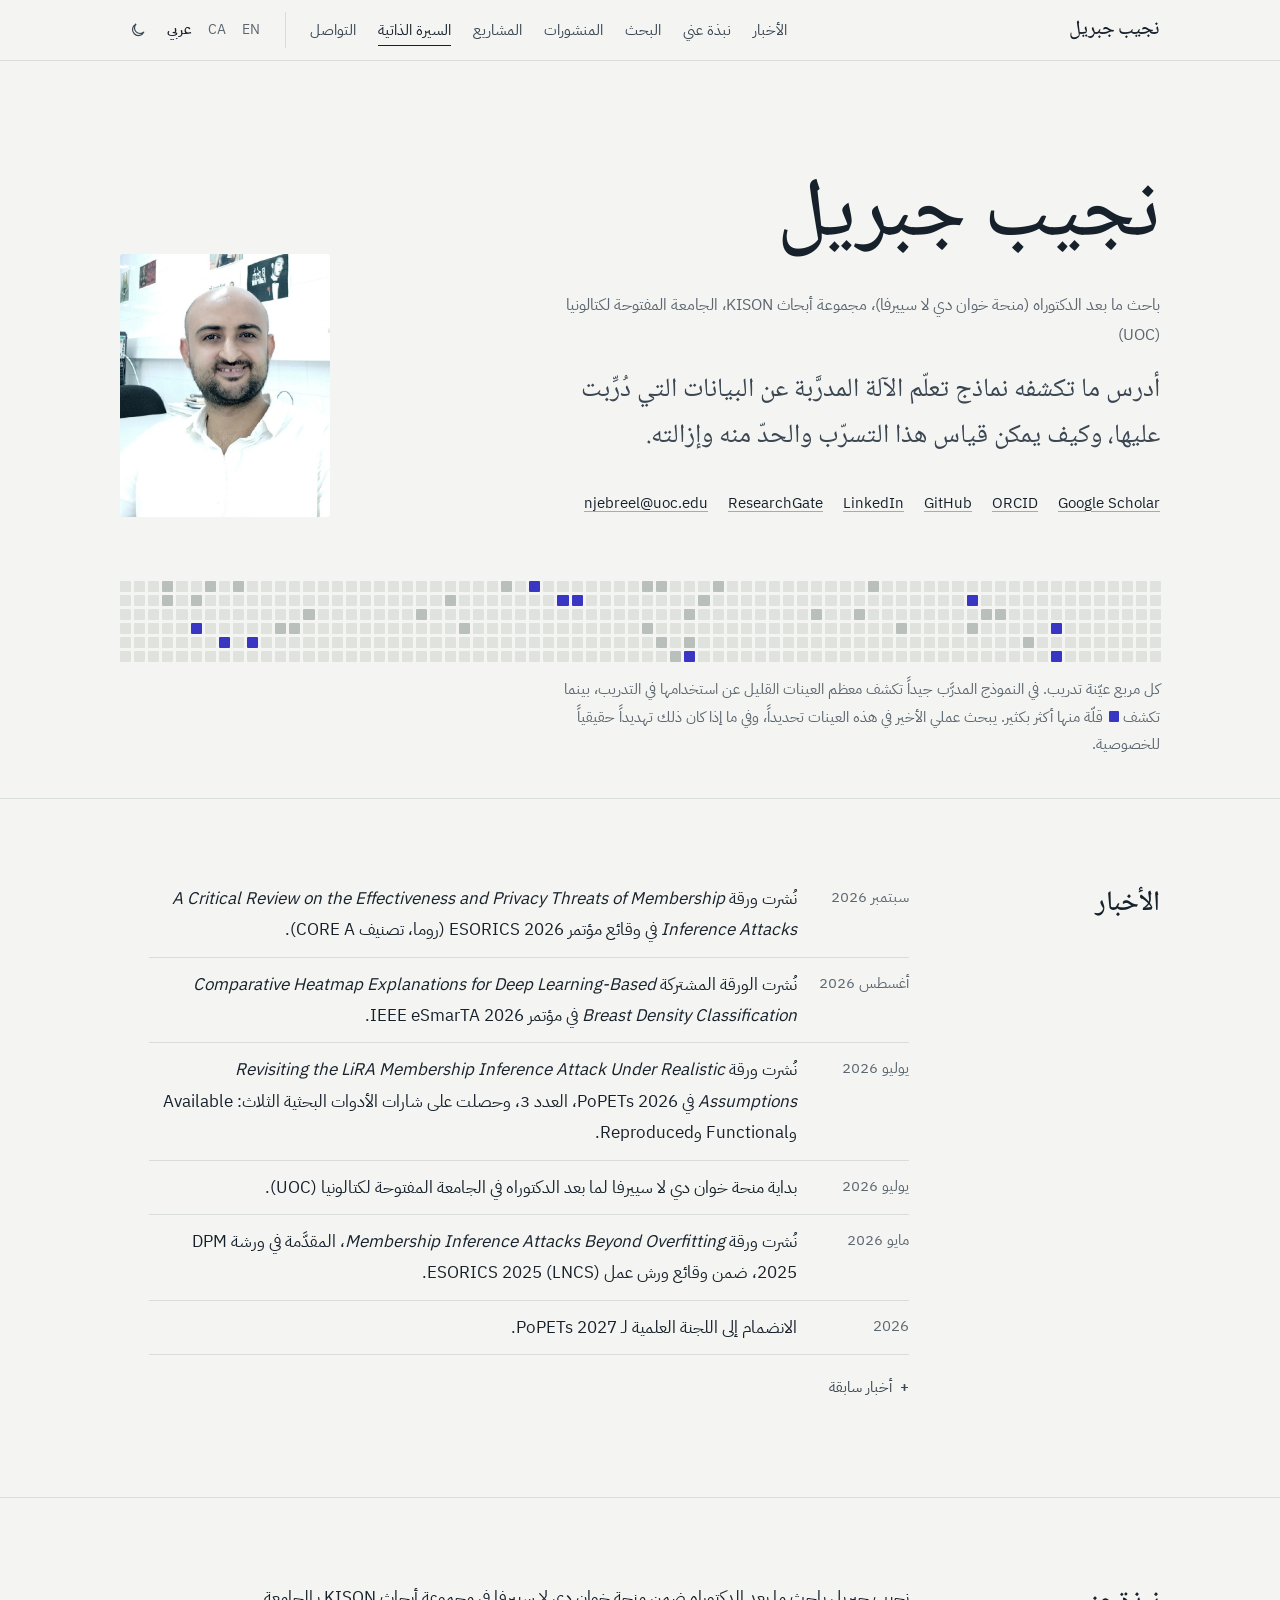
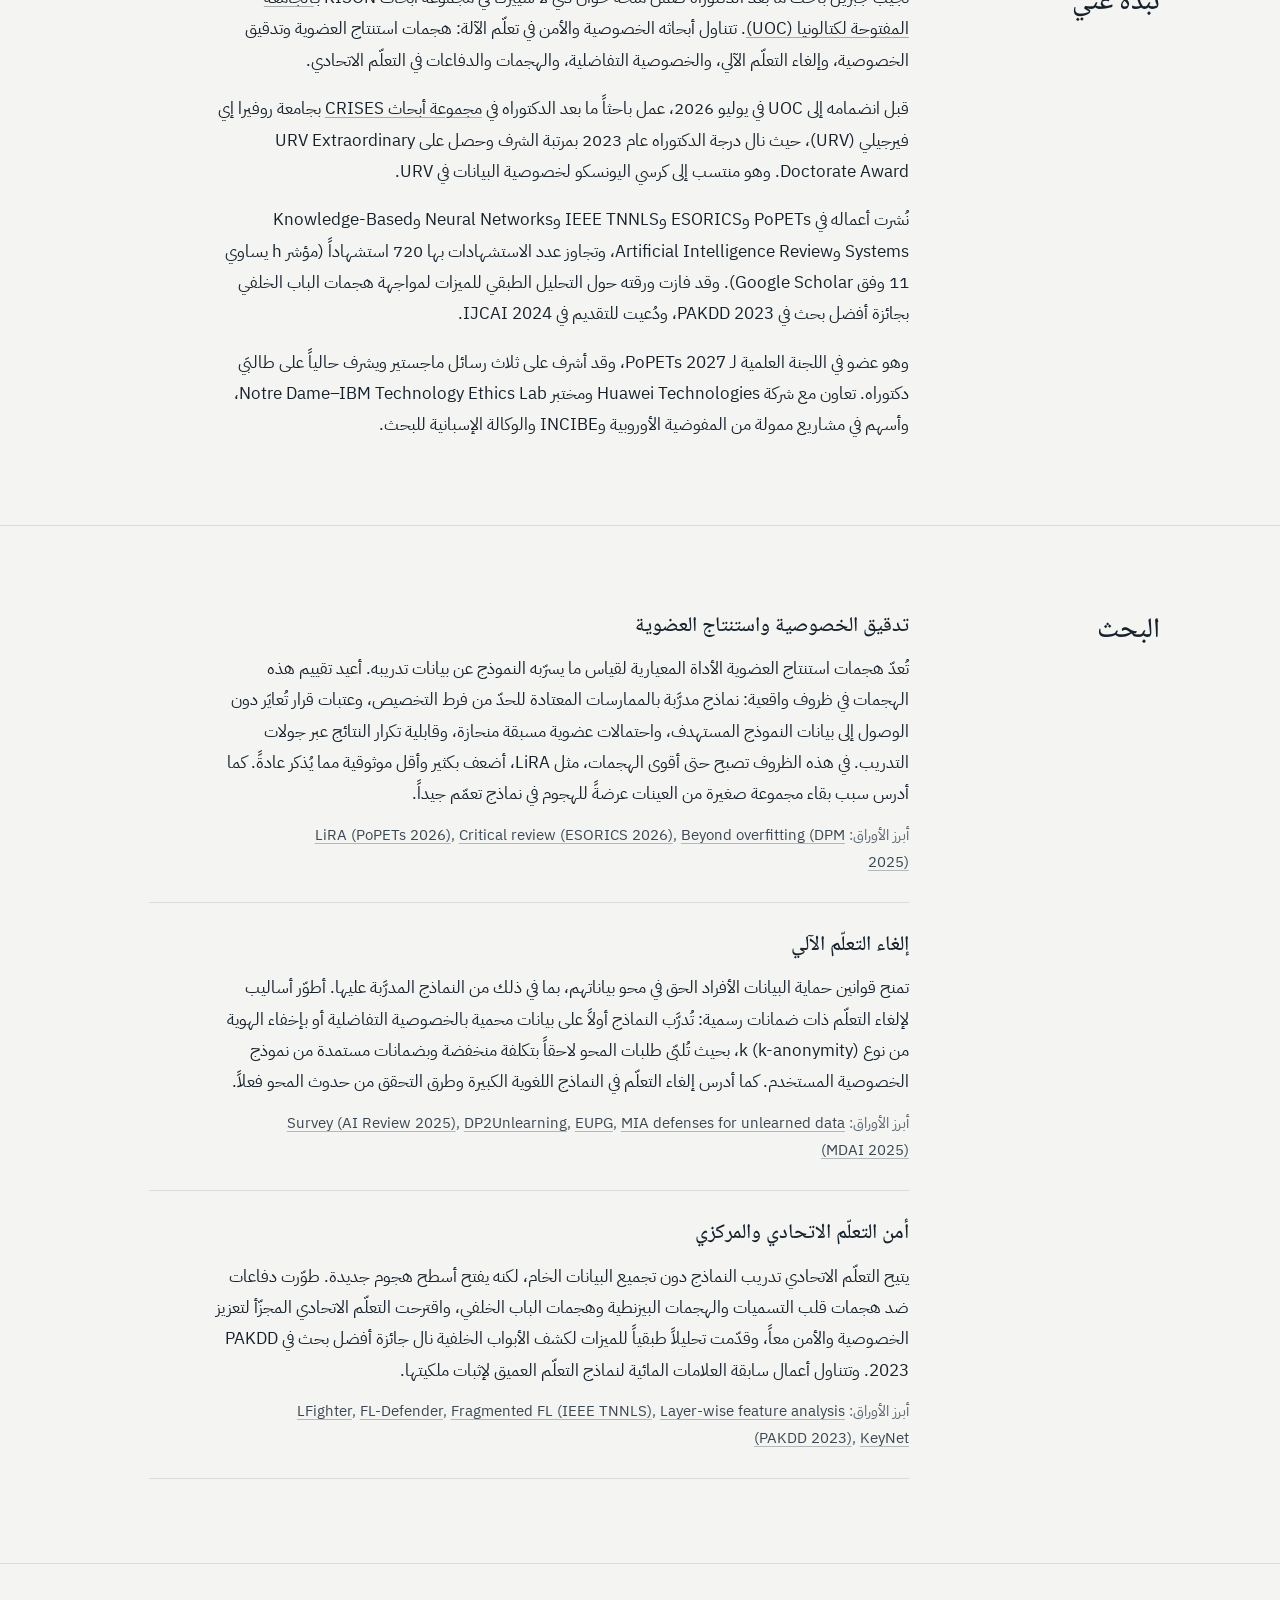
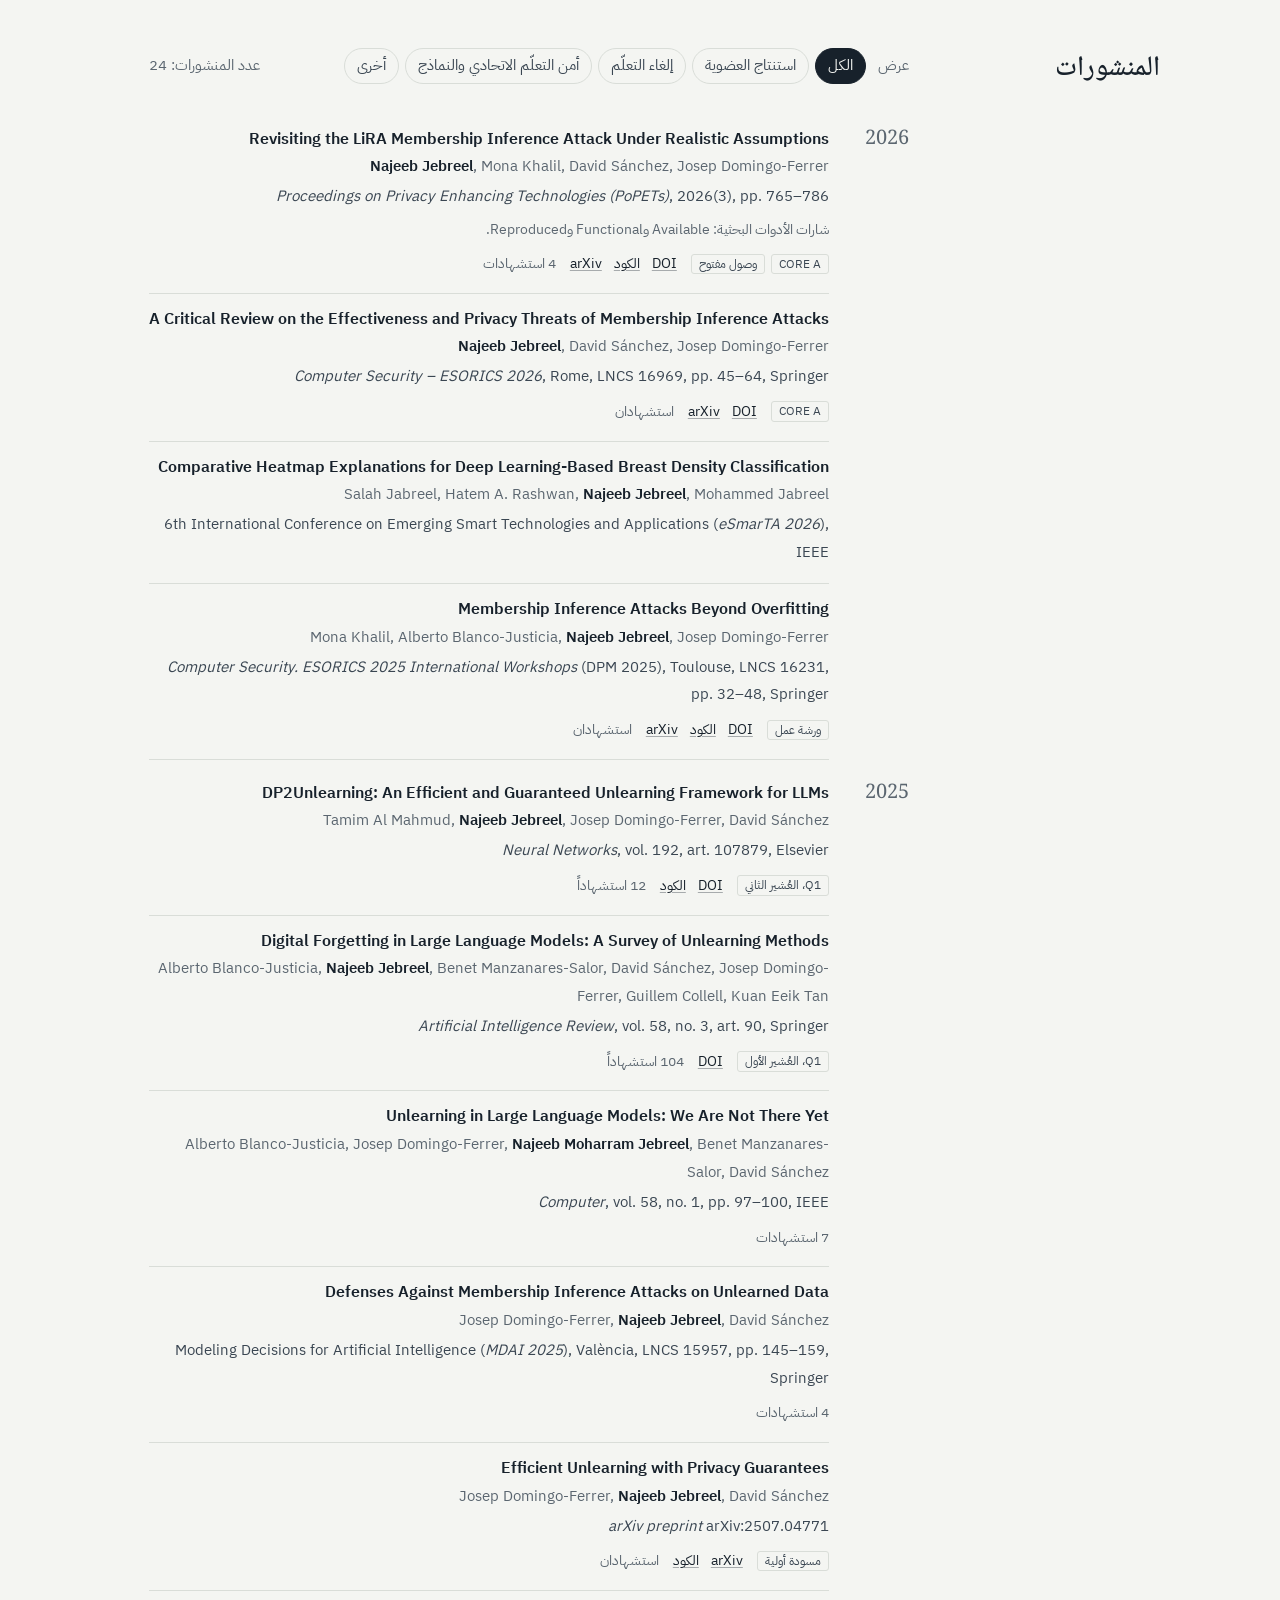
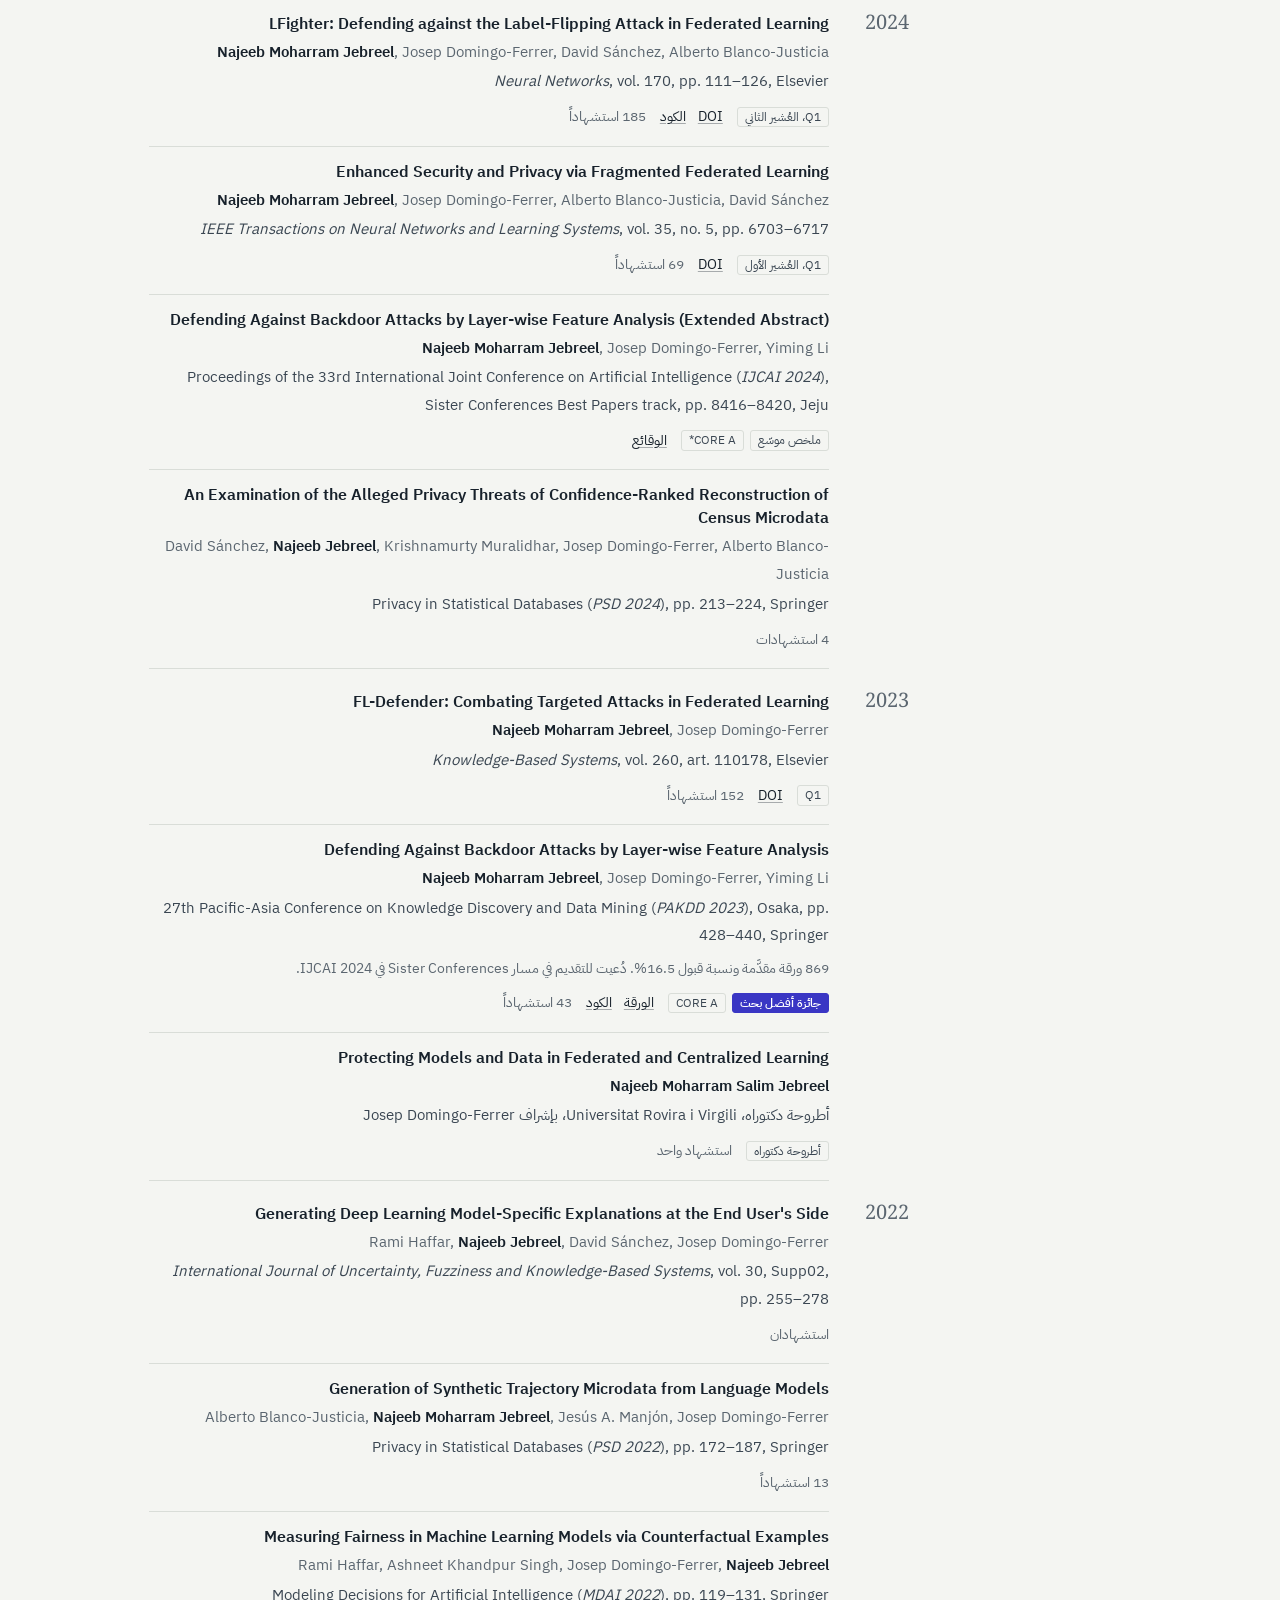
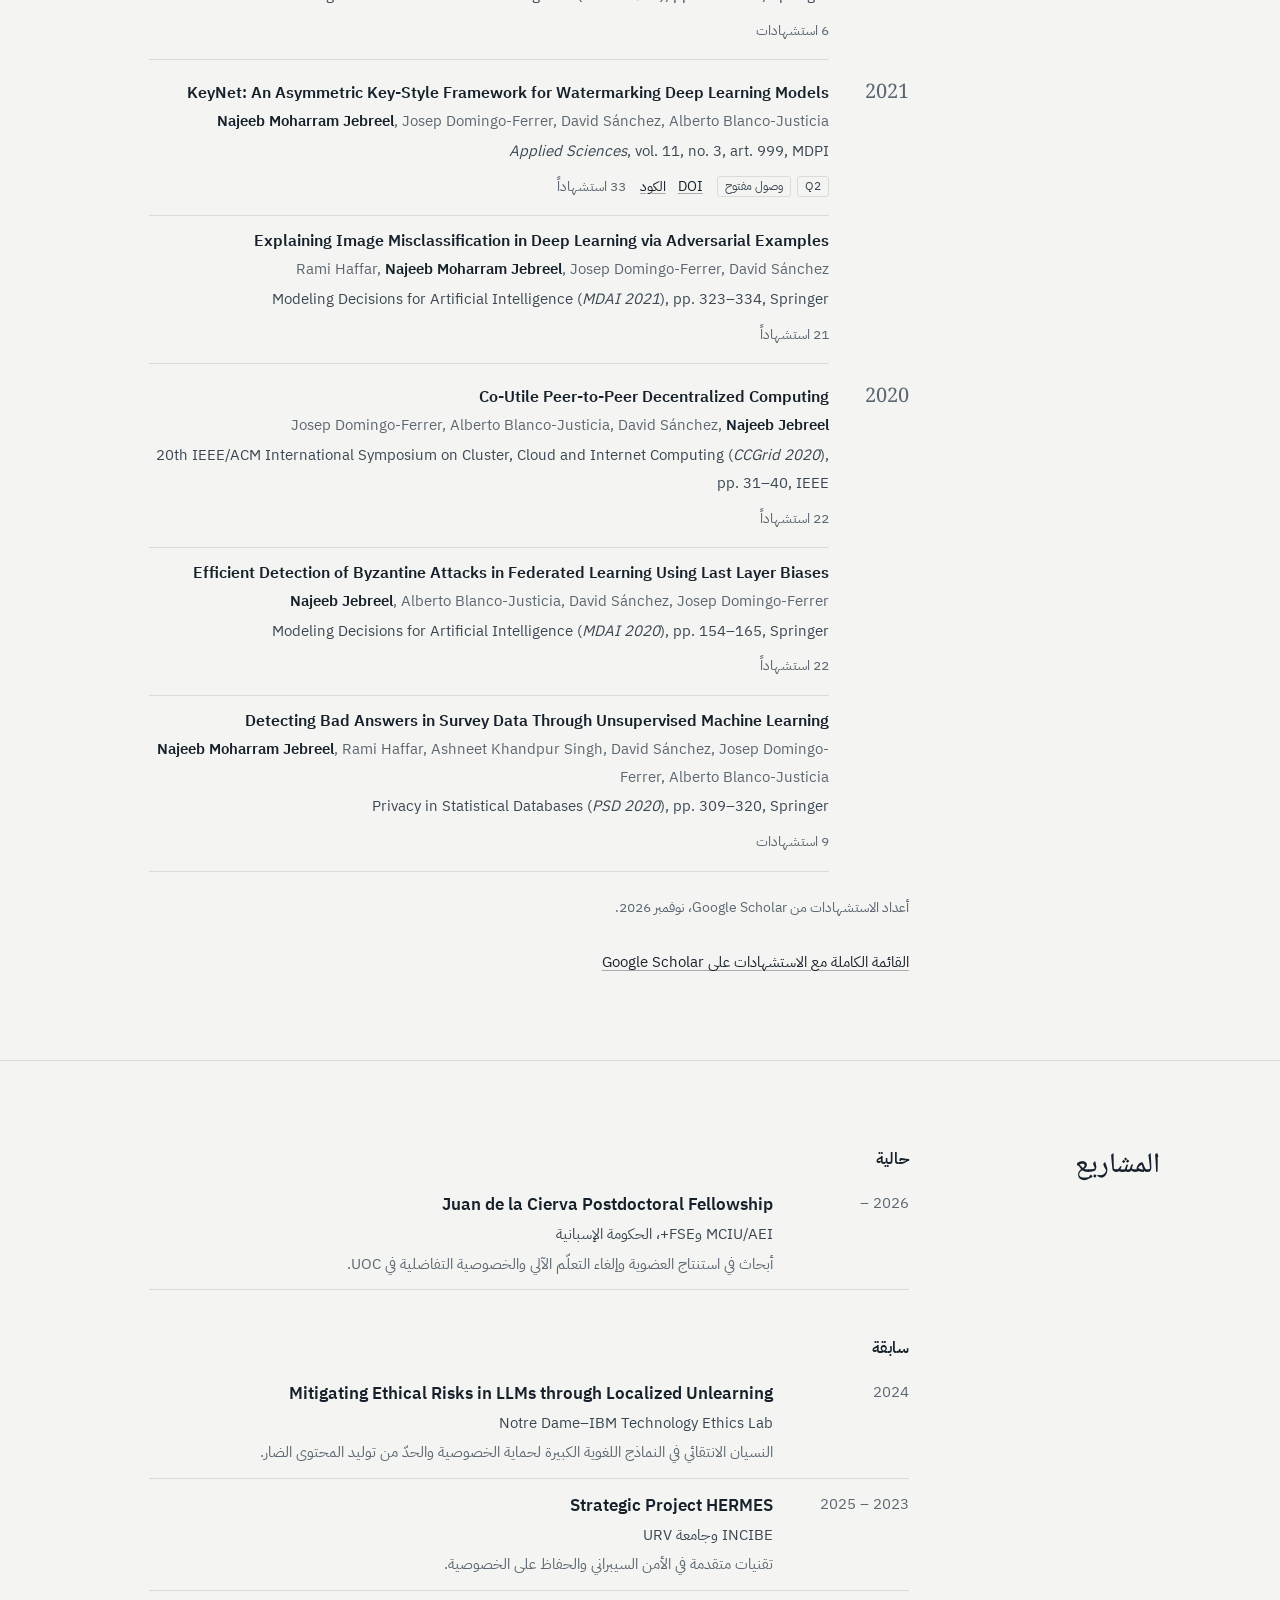
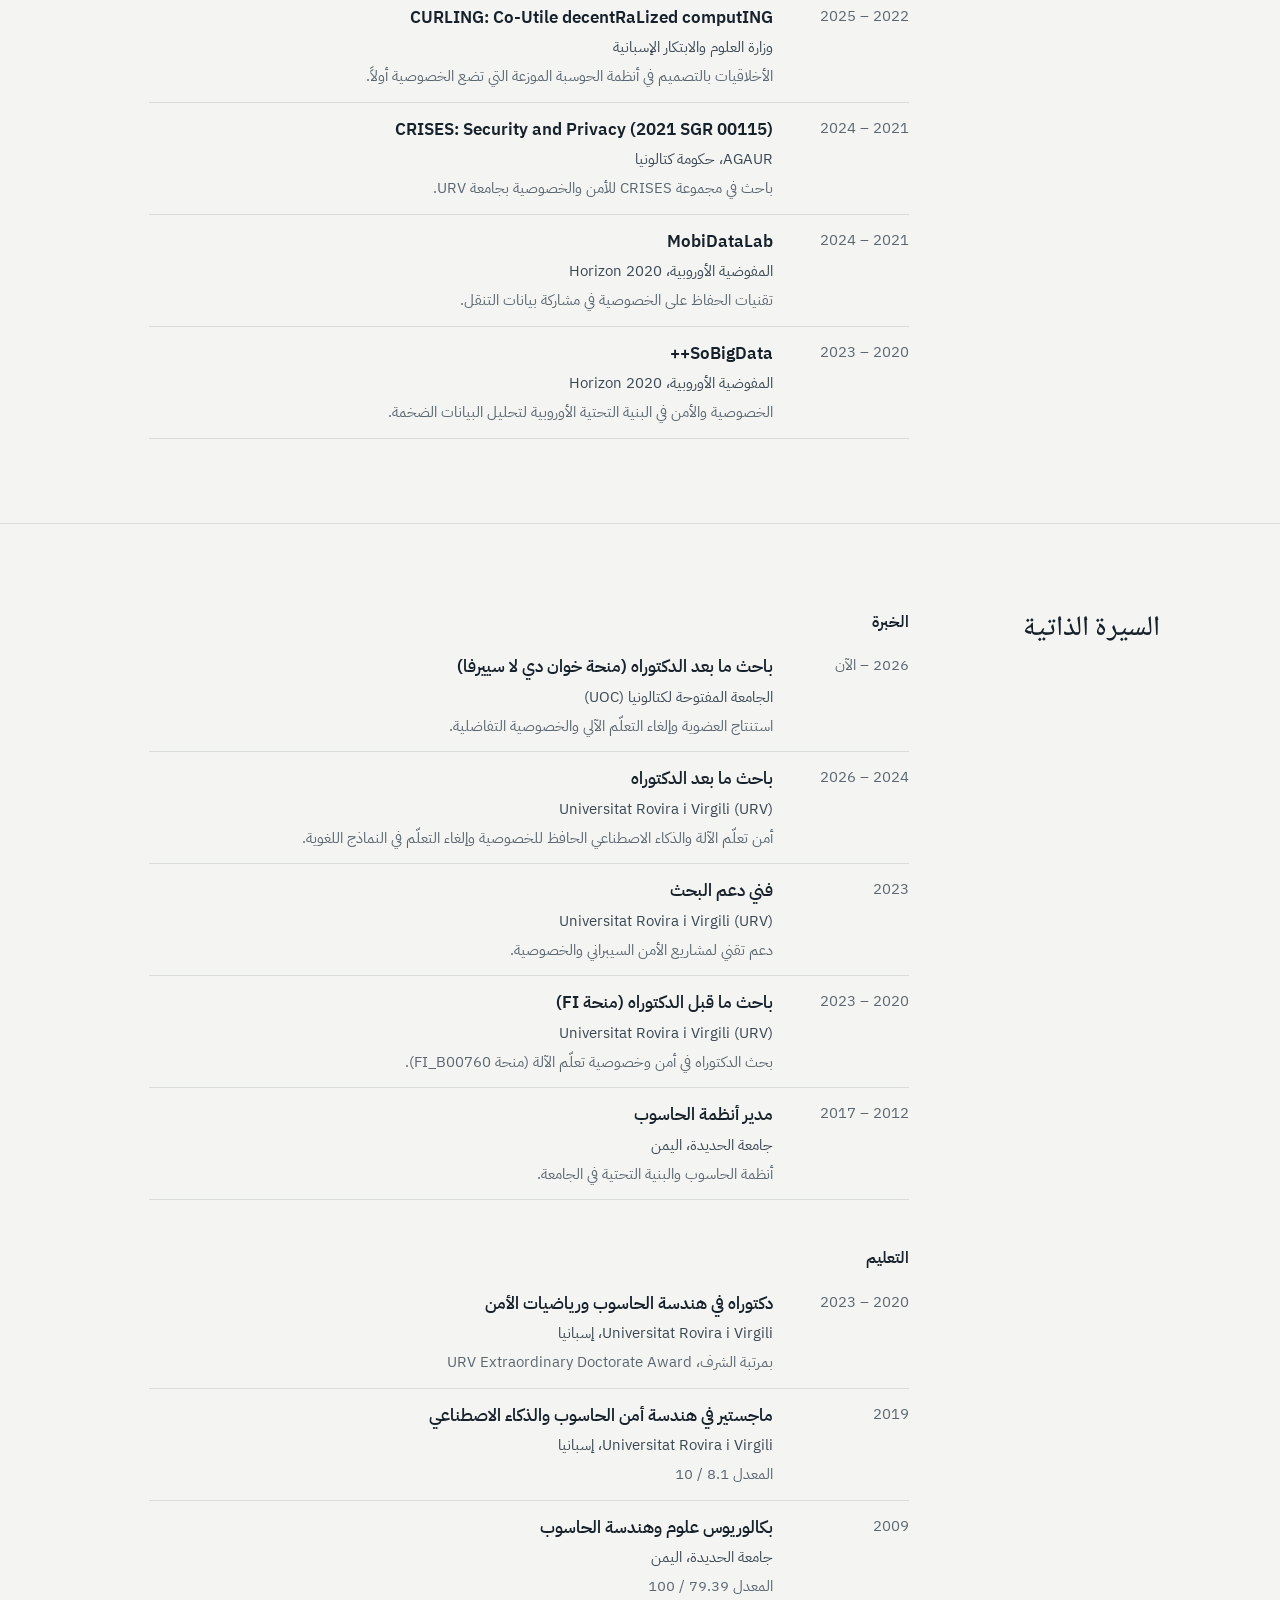
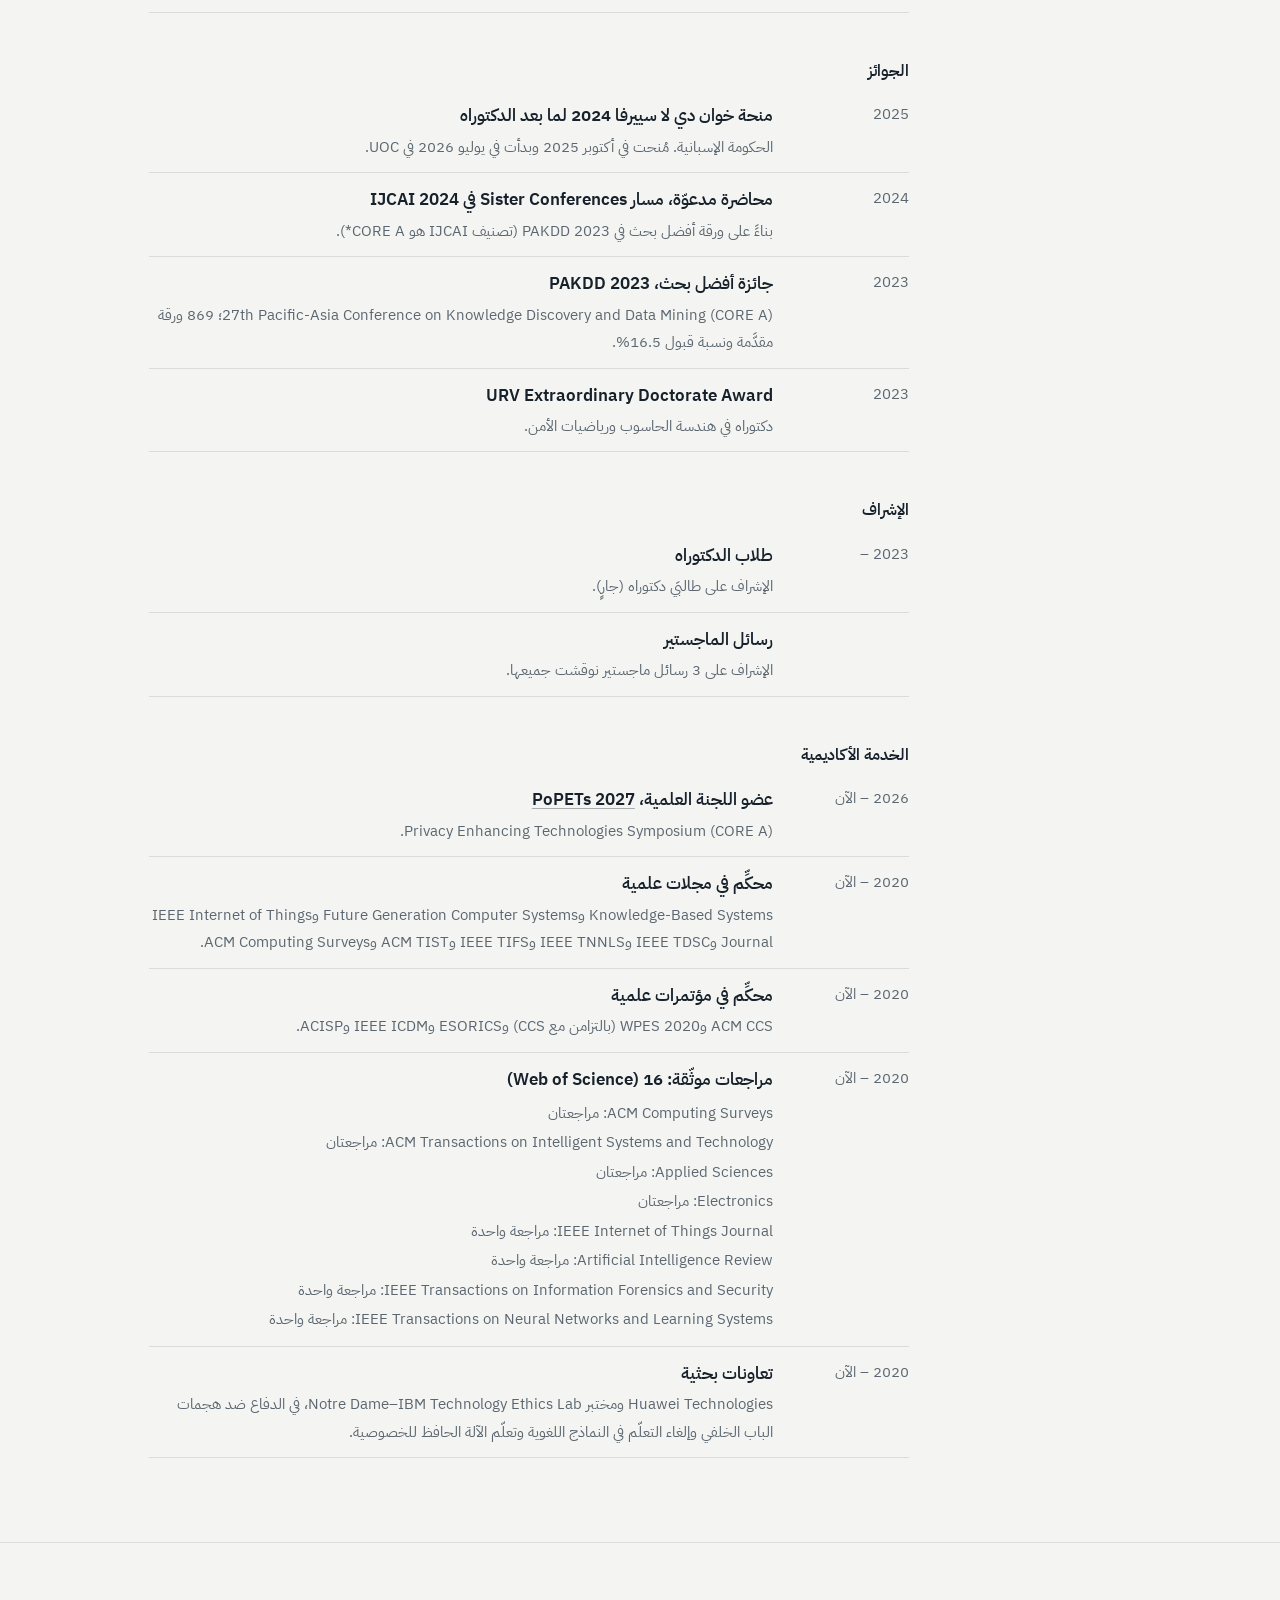
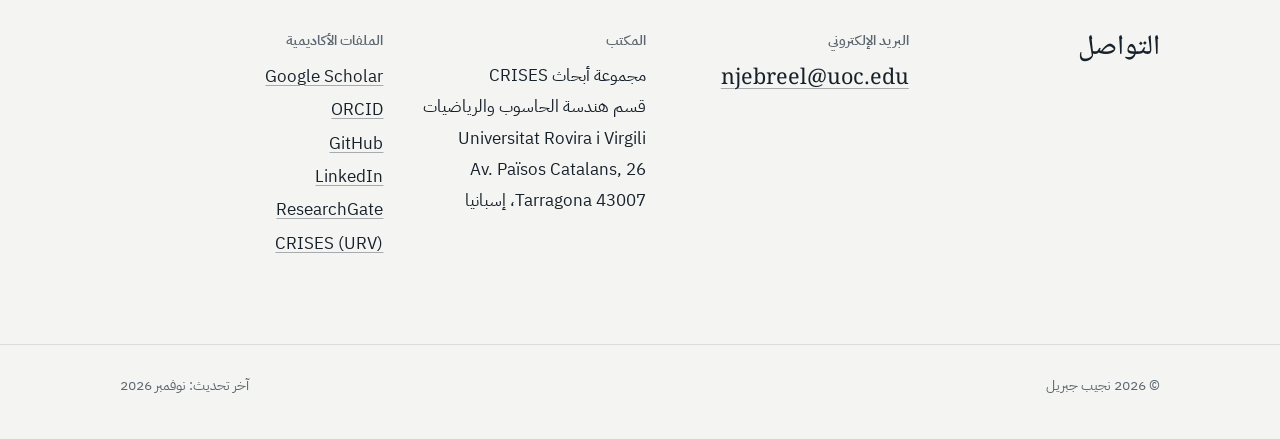
==== commit 306347ec: "Remove fellowship grant number from Projects Co-Authored-By: Claude Opus 5.5 <noreply@anthropic.com>" ====
--- a/index-ar.html
+++ b/index-ar.html
@@ -345,7 +345,7 @@
       <div class="sec-body">
         <h3 class="sub">حالية</h3>
         <ul class="rows">
-          <li><span class="when">2026 –</span><div><p class="what">Juan de la Cierva Postdoctoral Fellowship (JDC2024-055591-I)</p><p class="where">MCIU/AEI وFSE+، الحكومة الإسبانية</p><div class="detail">أبحاث في استنتاج العضوية وإلغاء التعلّم الآلي والخصوصية التفاضلية في UOC.</div></div></li>
+          <li><span class="when">2026 –</span><div><p class="what">Juan de la Cierva Postdoctoral Fellowship</p><p class="where">MCIU/AEI وFSE+، الحكومة الإسبانية</p><div class="detail">أبحاث في استنتاج العضوية وإلغاء التعلّم الآلي والخصوصية التفاضلية في UOC.</div></div></li>
         </ul>
         <h3 class="sub">سابقة</h3>
         <ul class="rows">
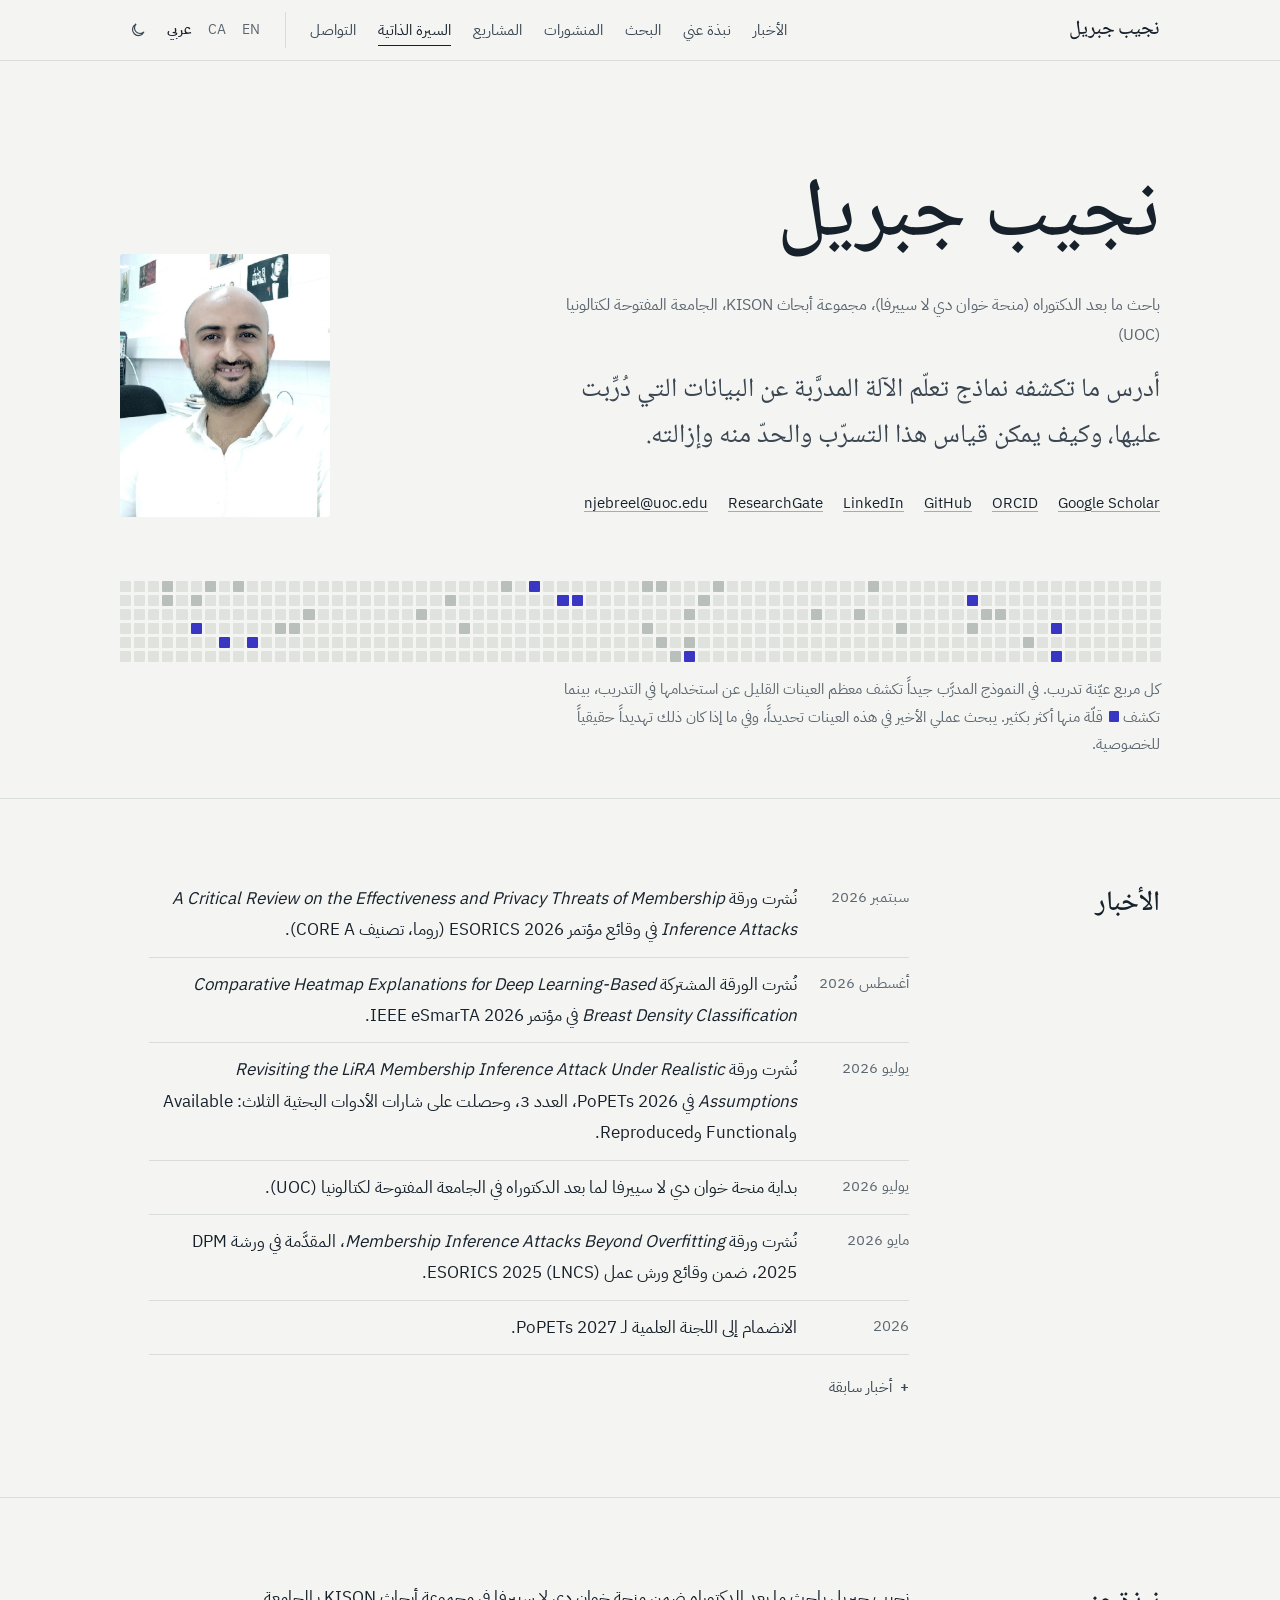
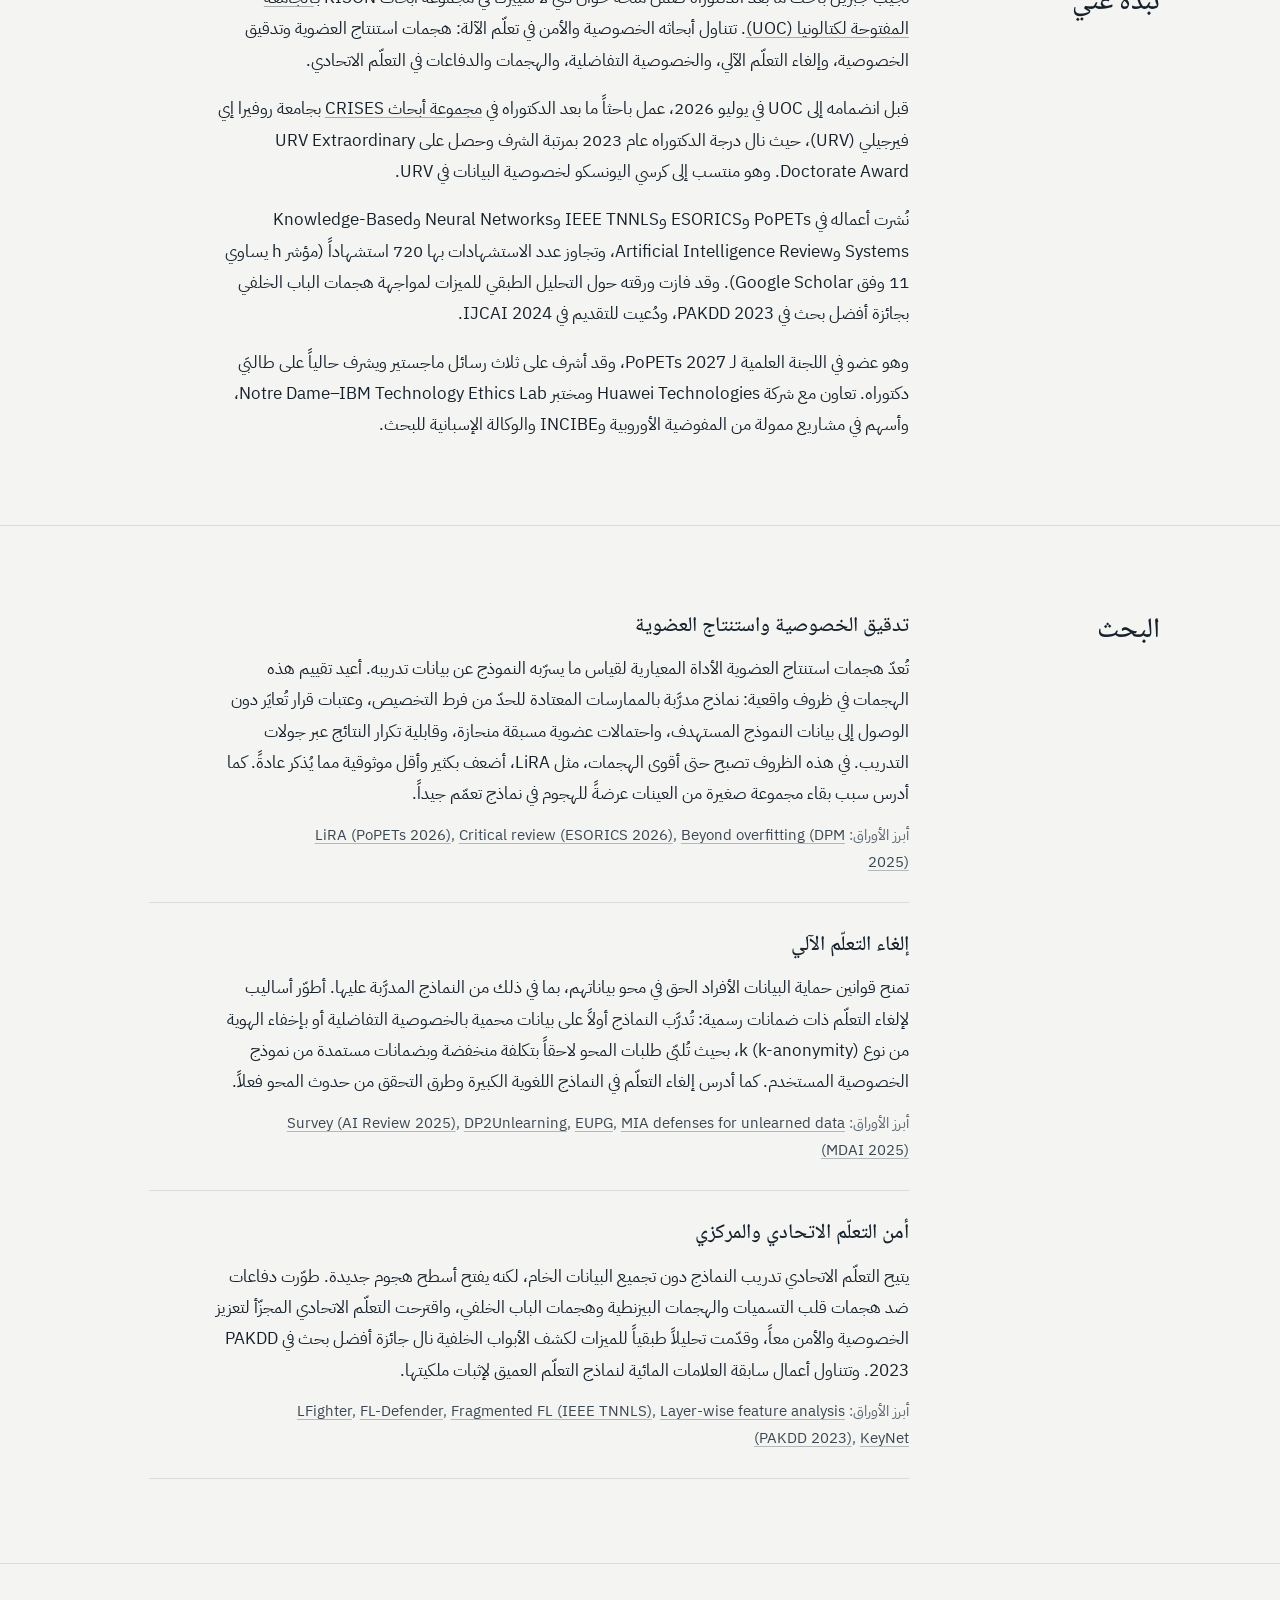
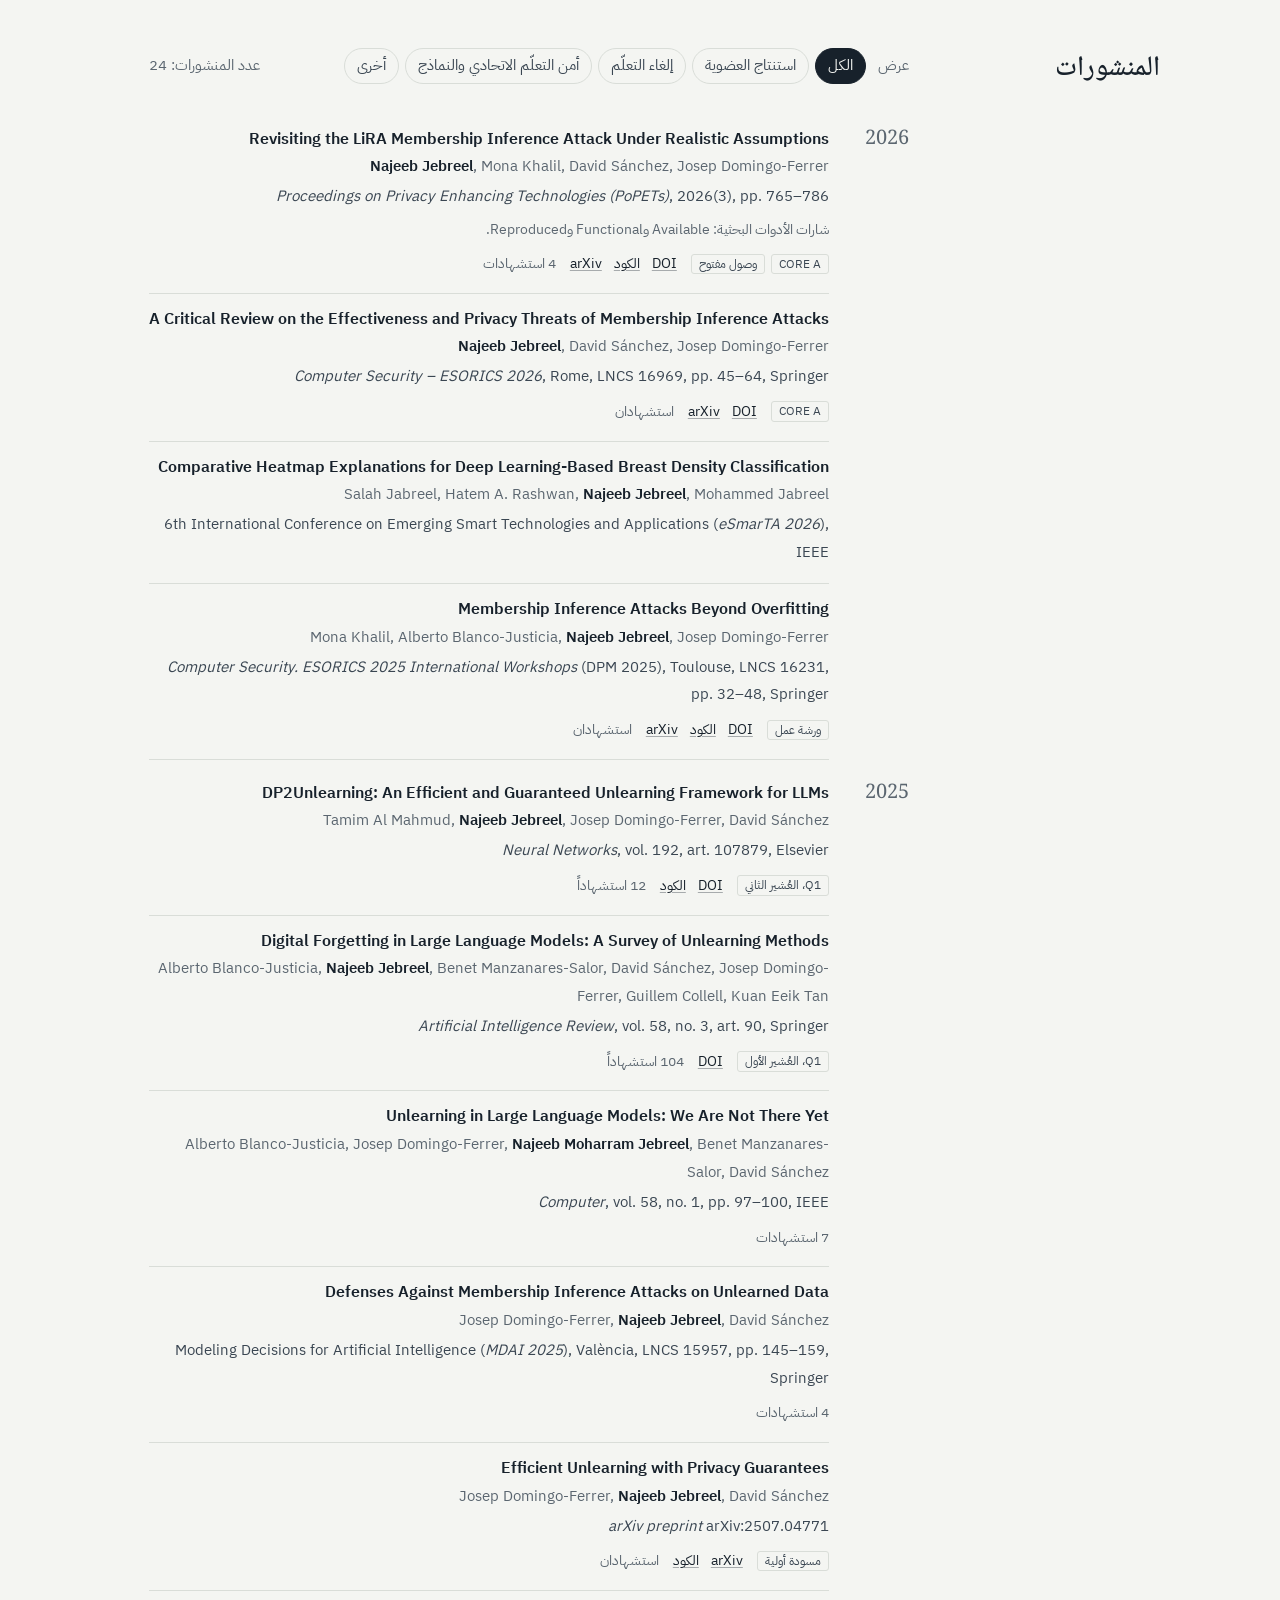
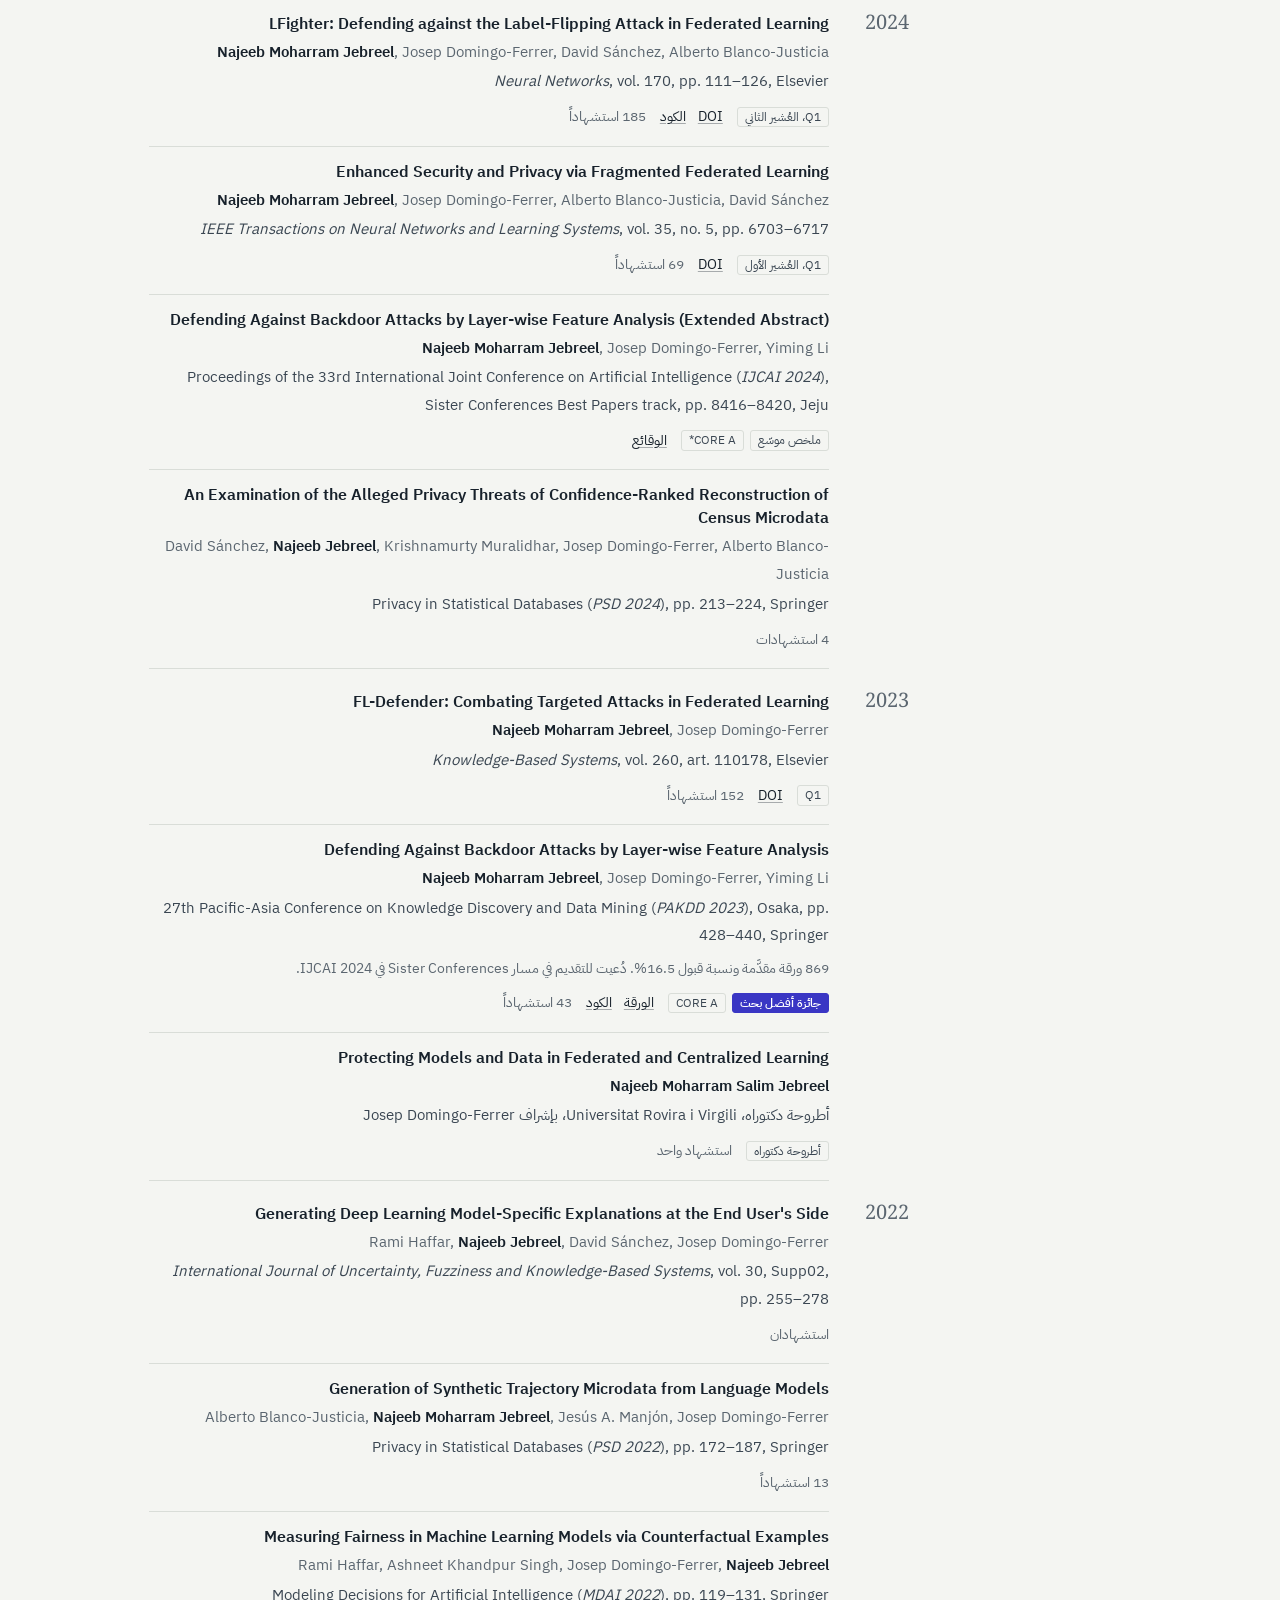
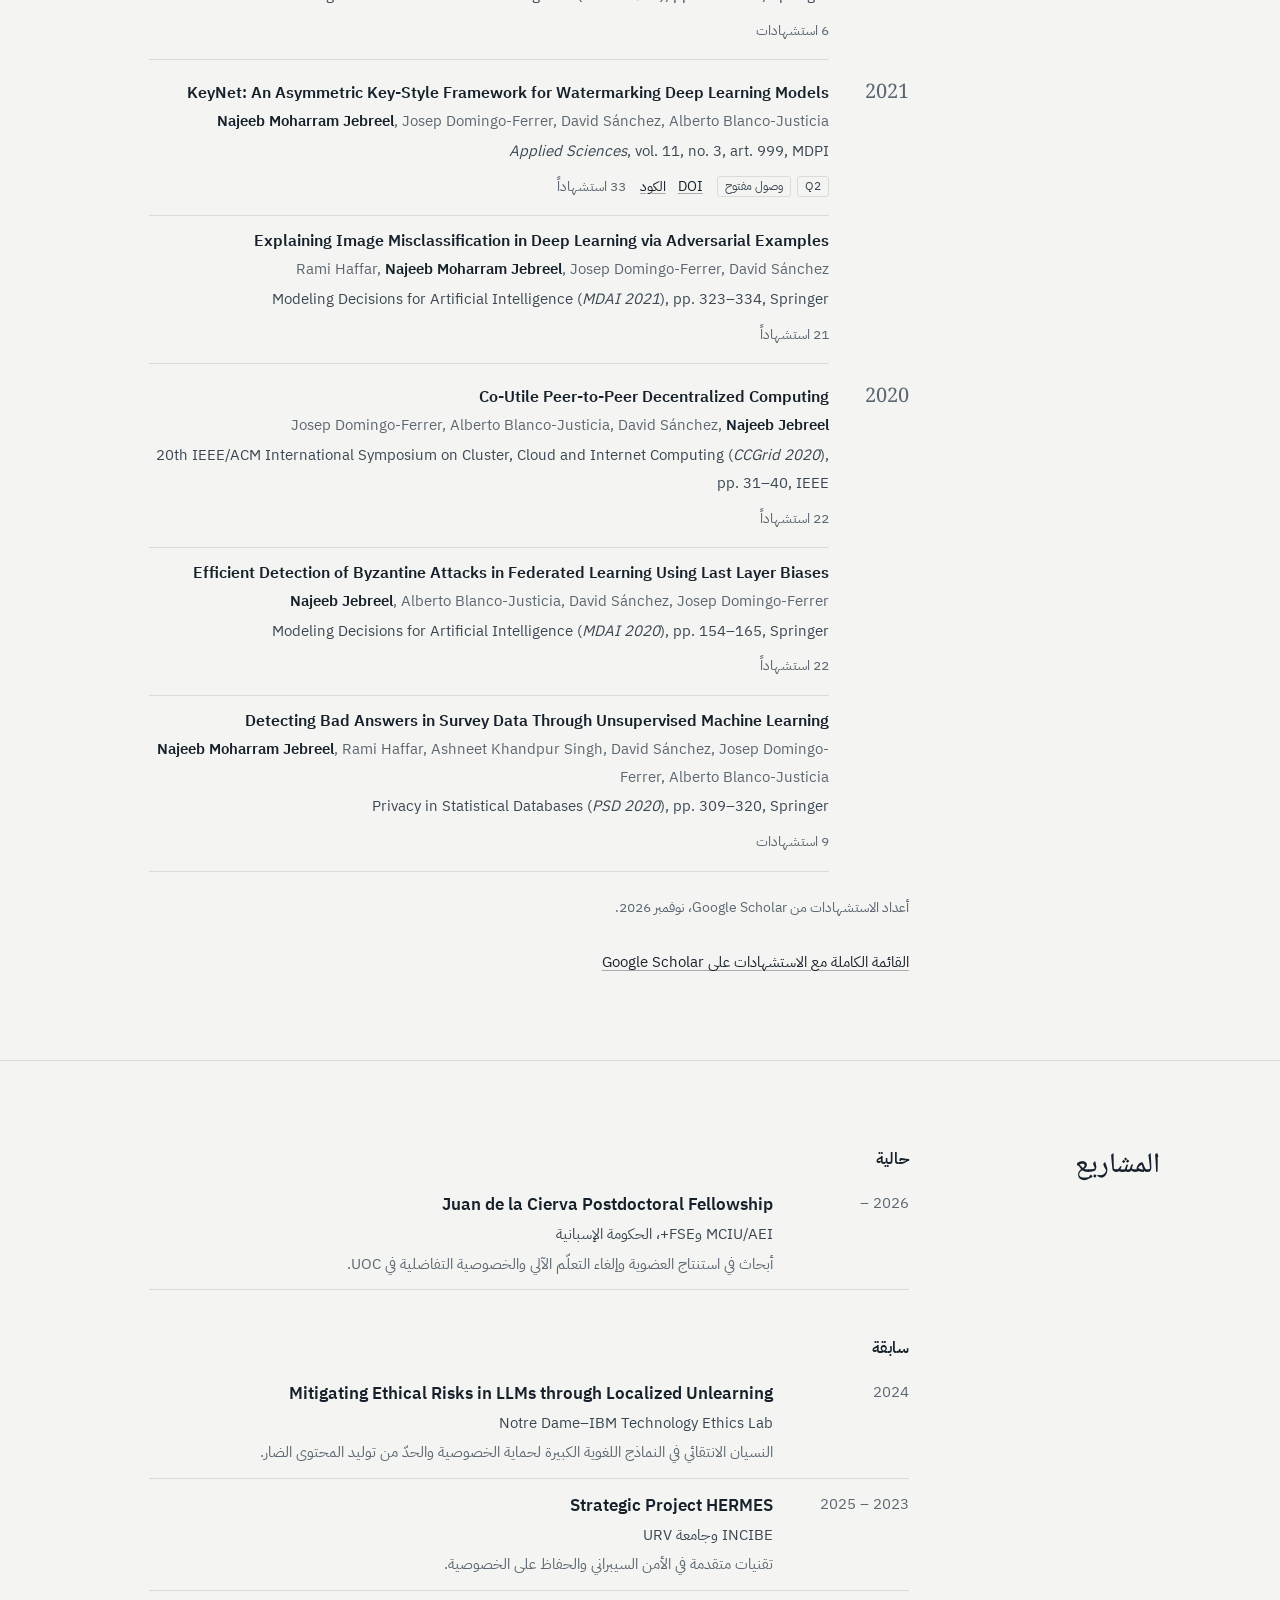
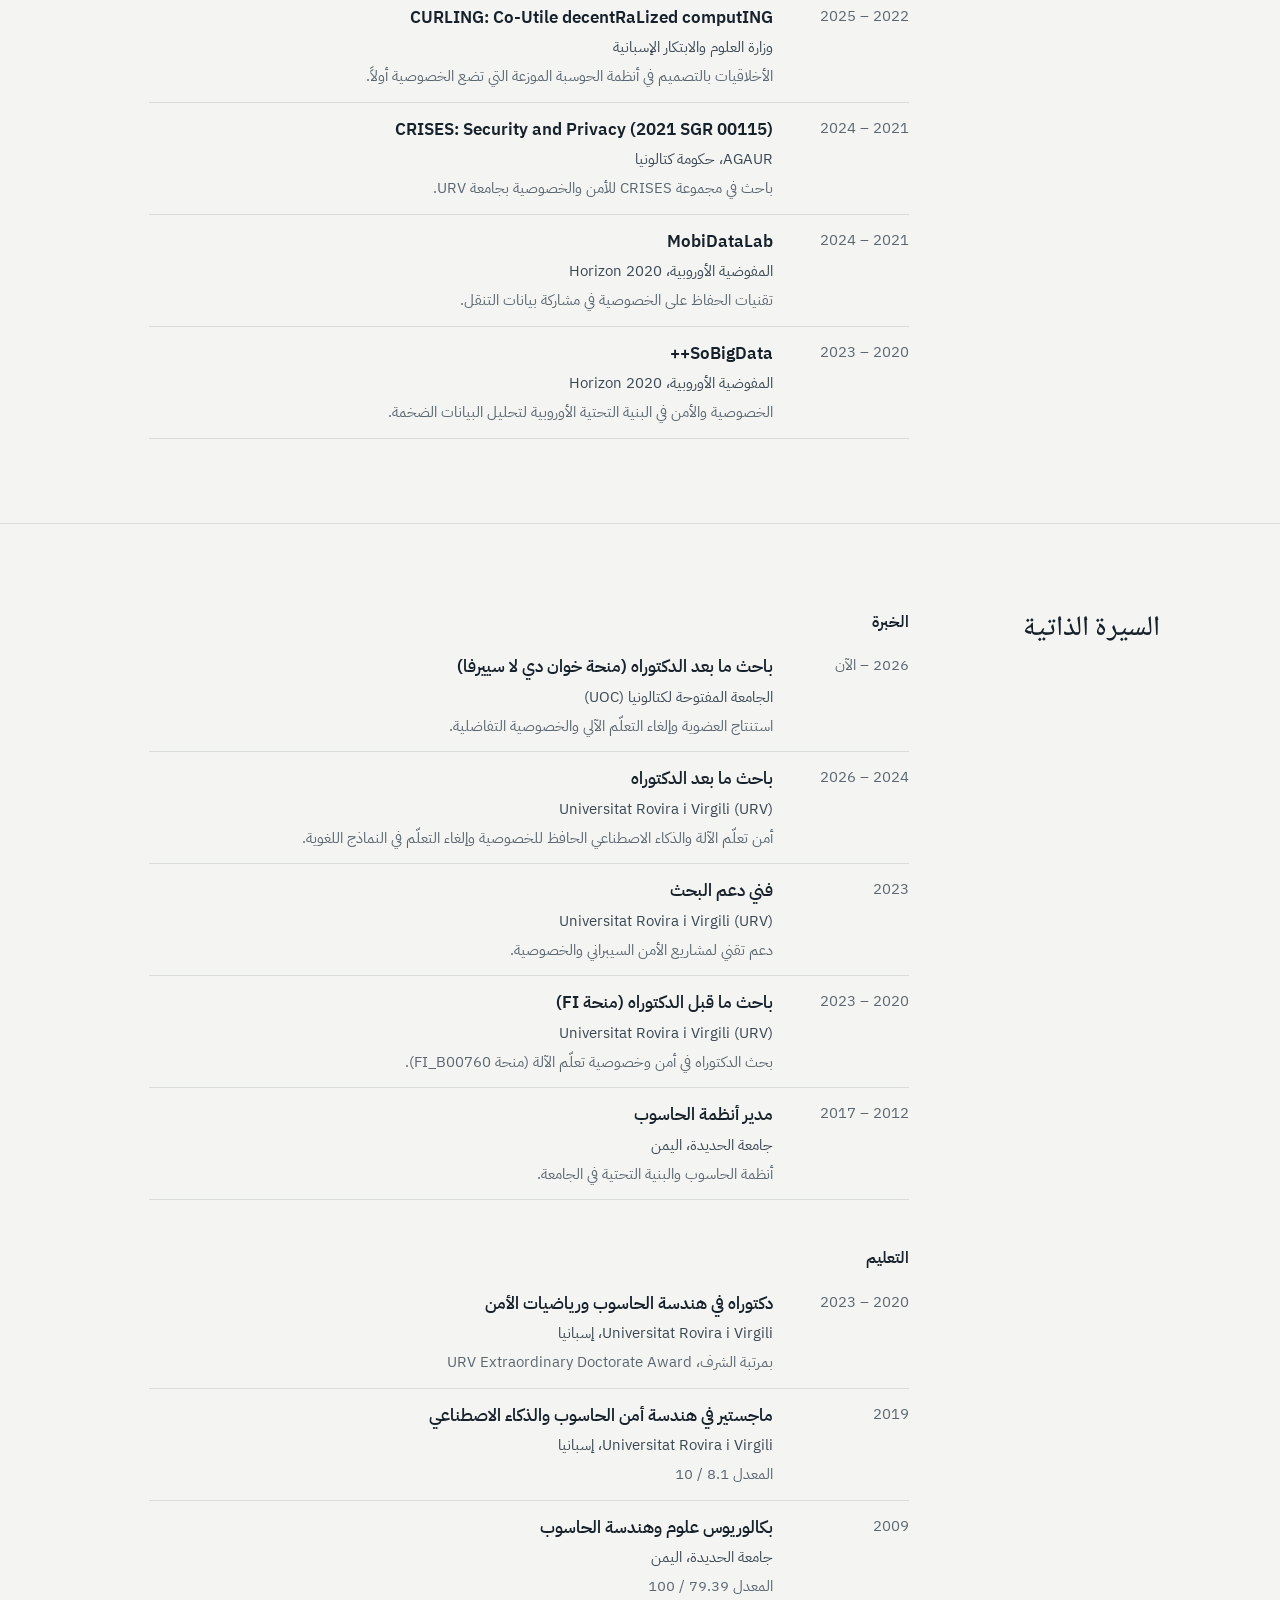
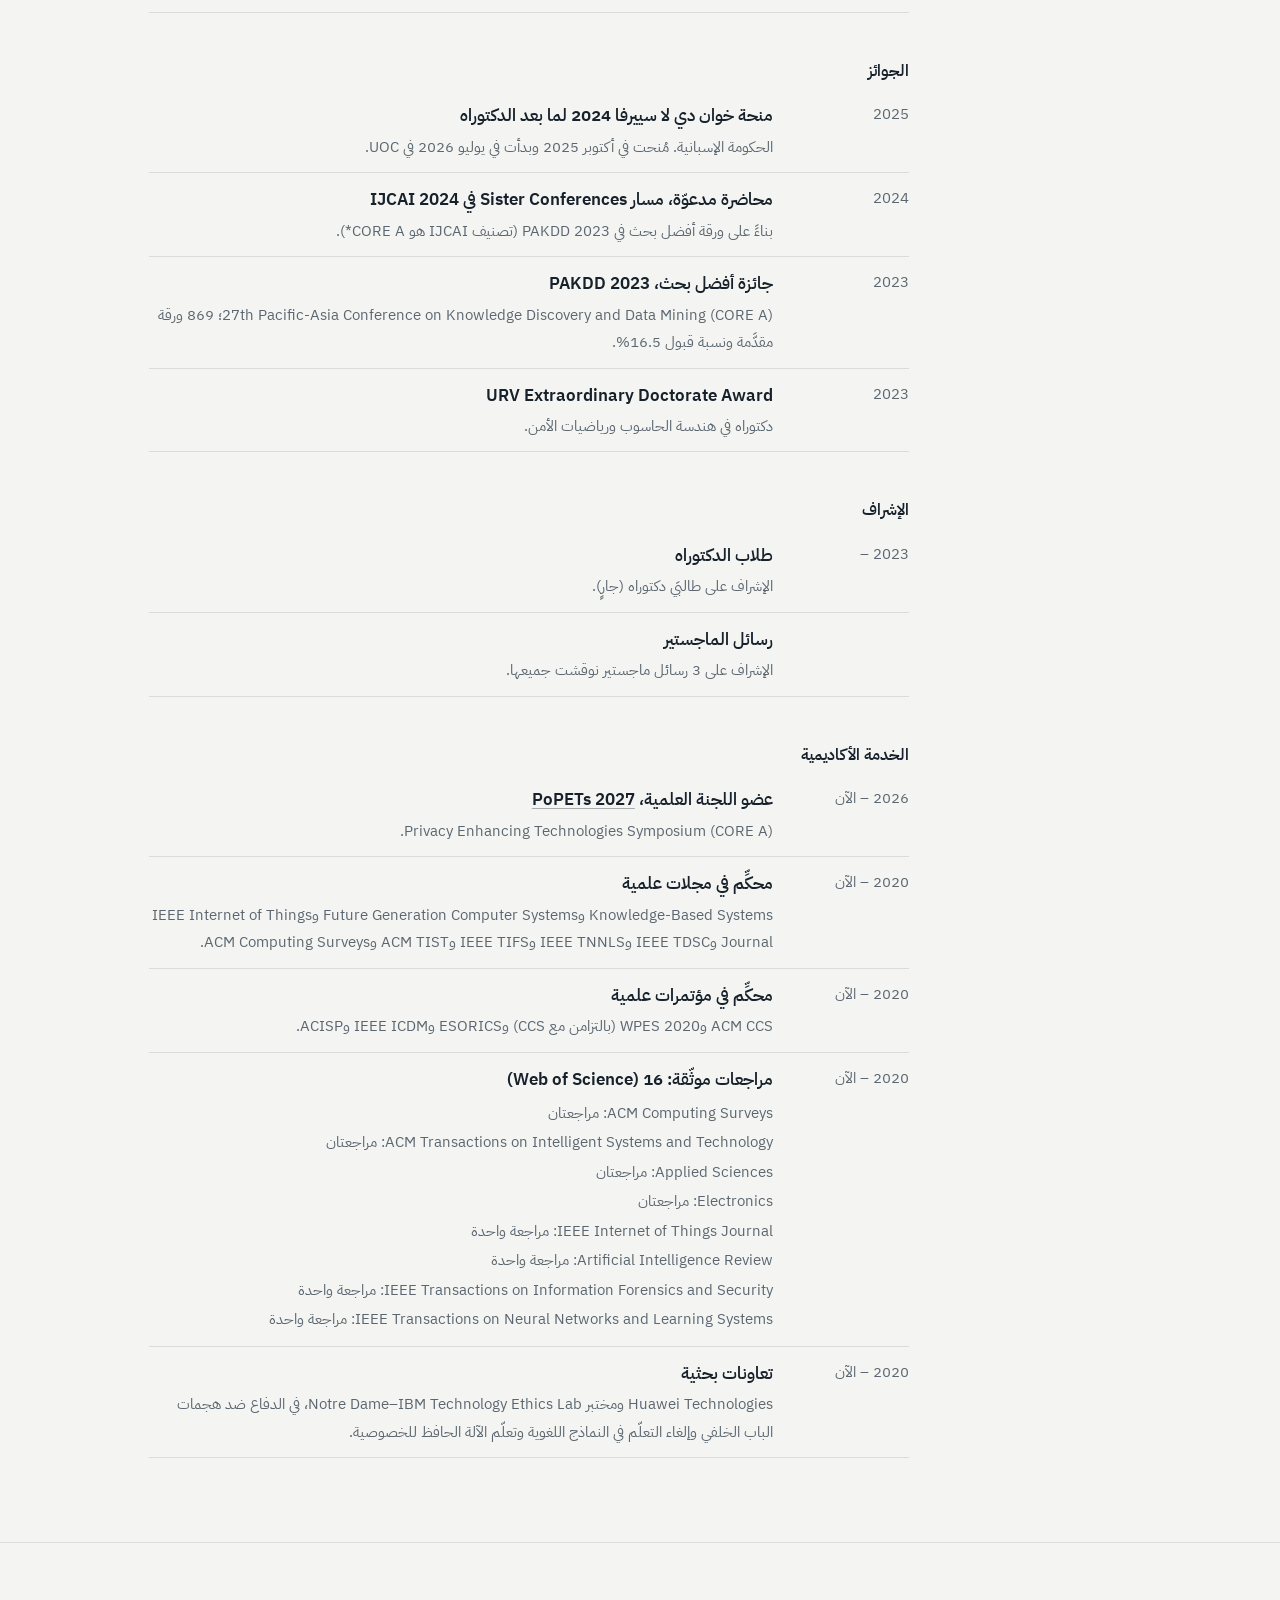
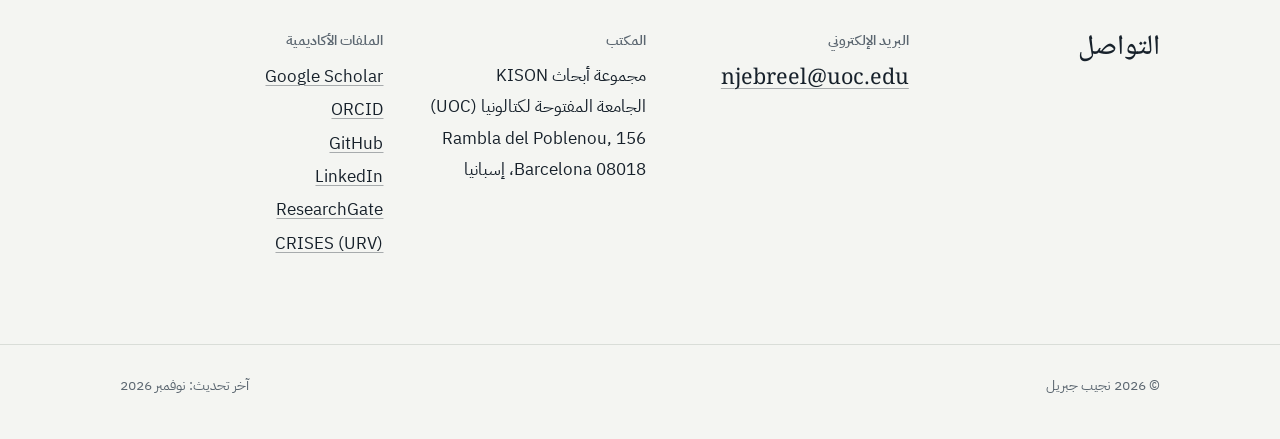
==== commit abca3622: "Update office address to KISON group at UOC Co-Authored-By: Claude Opus 5.5 <noreply@anthropic.com> " ====
--- a/index-ar.html
+++ b/index-ar.html
@@ -31,7 +31,7 @@
   <link rel="preconnect" href="https://fonts.googleapis.com">
   <link rel="preconnect" href="https://fonts.gstatic.com" crossorigin>
   <link rel="stylesheet" href="https://fonts.googleapis.com/css2?family=IBM+Plex+Sans+Arabic:wght@400;500;600&amp;family=IBM+Plex+Sans:wght@400;500;600&amp;family=Noto+Naskh+Arabic:wght@500;600&amp;display=swap">
-  <link rel="stylesheet" href="styles.css">
+  <link rel="stylesheet" href="styles.css?v=2">
 </head>
 <body>
 <a class="skip-link" href="#main">انتقل إلى المحتوى</a>
@@ -412,7 +412,7 @@
         </div>
         <div>
           <h3>المكتب</h3>
-          <address>مجموعة أبحاث CRISES<br>قسم هندسة الحاسوب والرياضيات<br>Universitat Rovira i Virgili<br>Av. Països Catalans, 26<br>43007 Tarragona، إسبانيا</address>
+          <address>مجموعة أبحاث KISON<br>الجامعة المفتوحة لكتالونيا (UOC)<br>Rambla del Poblenou, 156<br>08018 Barcelona، إسبانيا</address>
         </div>
         <div>
           <h3>الملفات الأكاديمية</h3>
@@ -437,6 +437,6 @@
   </div>
 </footer>
 
-<script src="scripts.js"></script>
+<script src="scripts.js?v=2"></script>
 </body>
 </html>
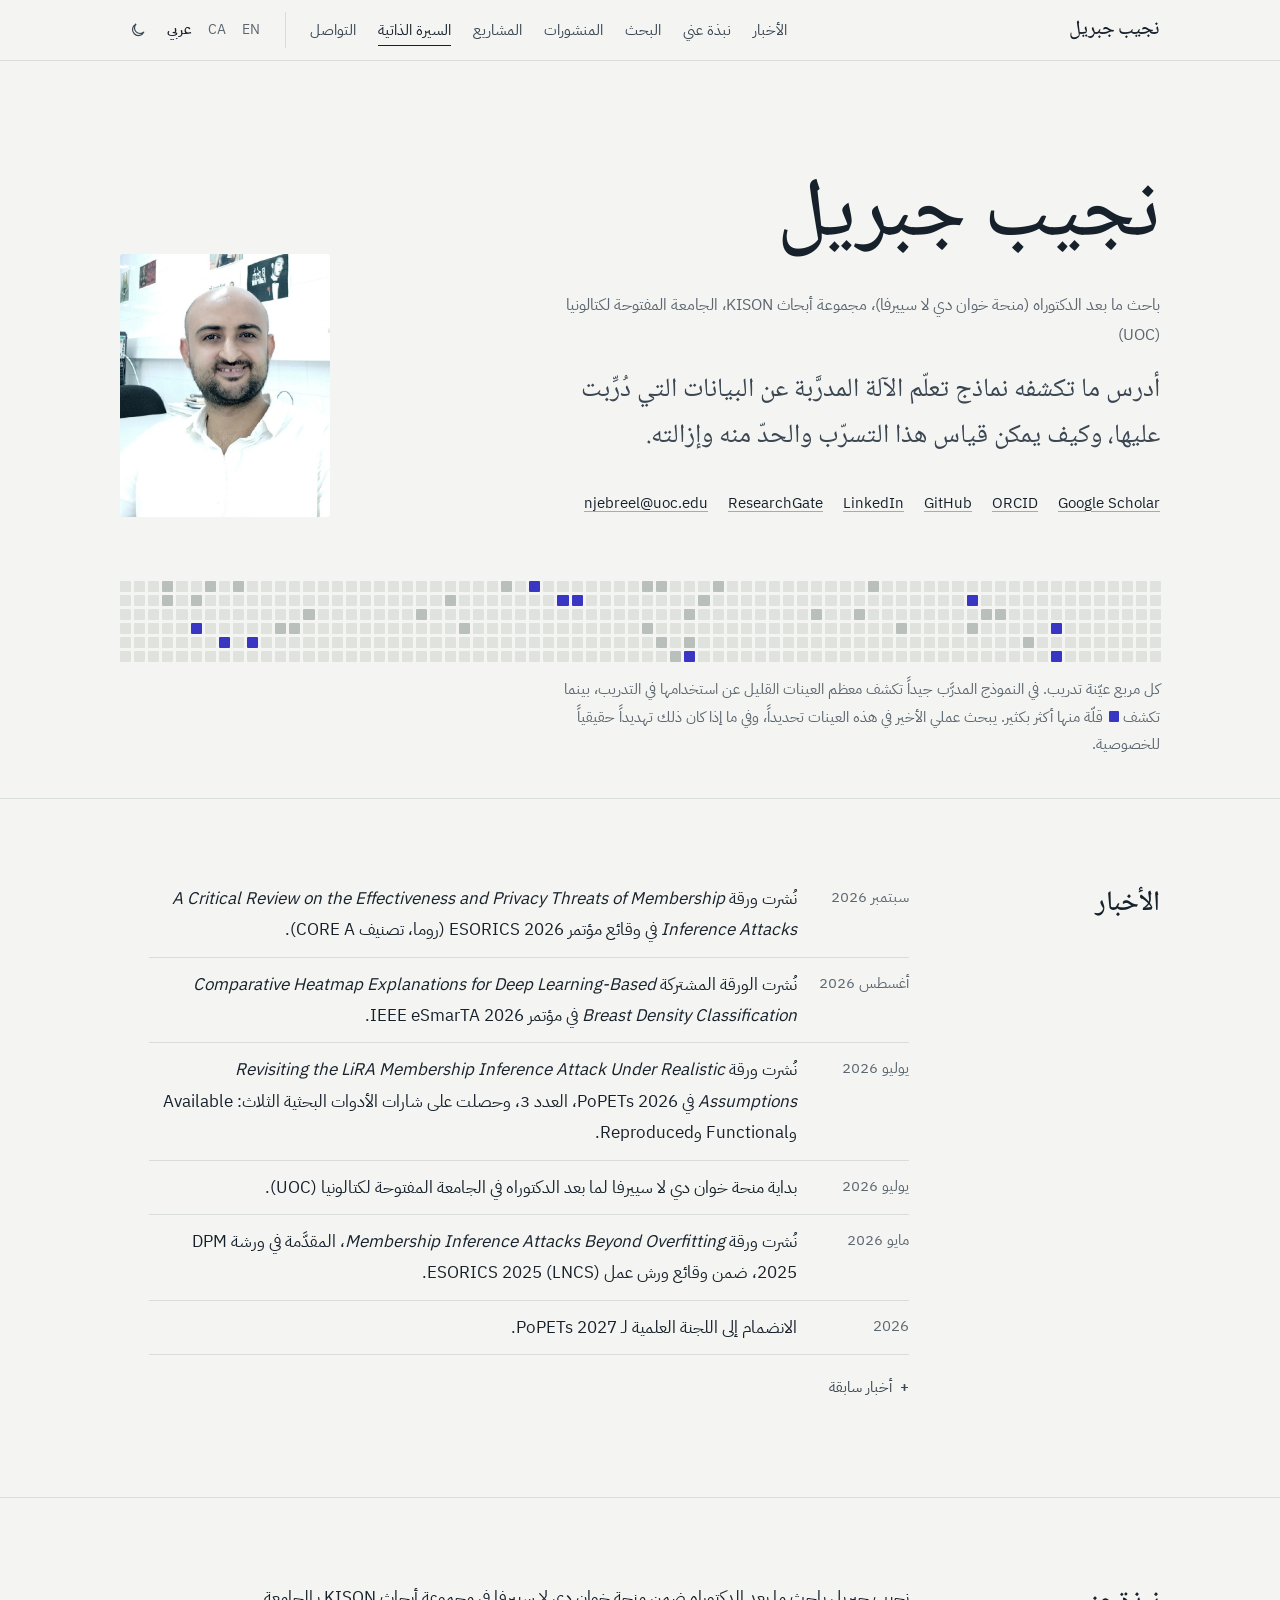
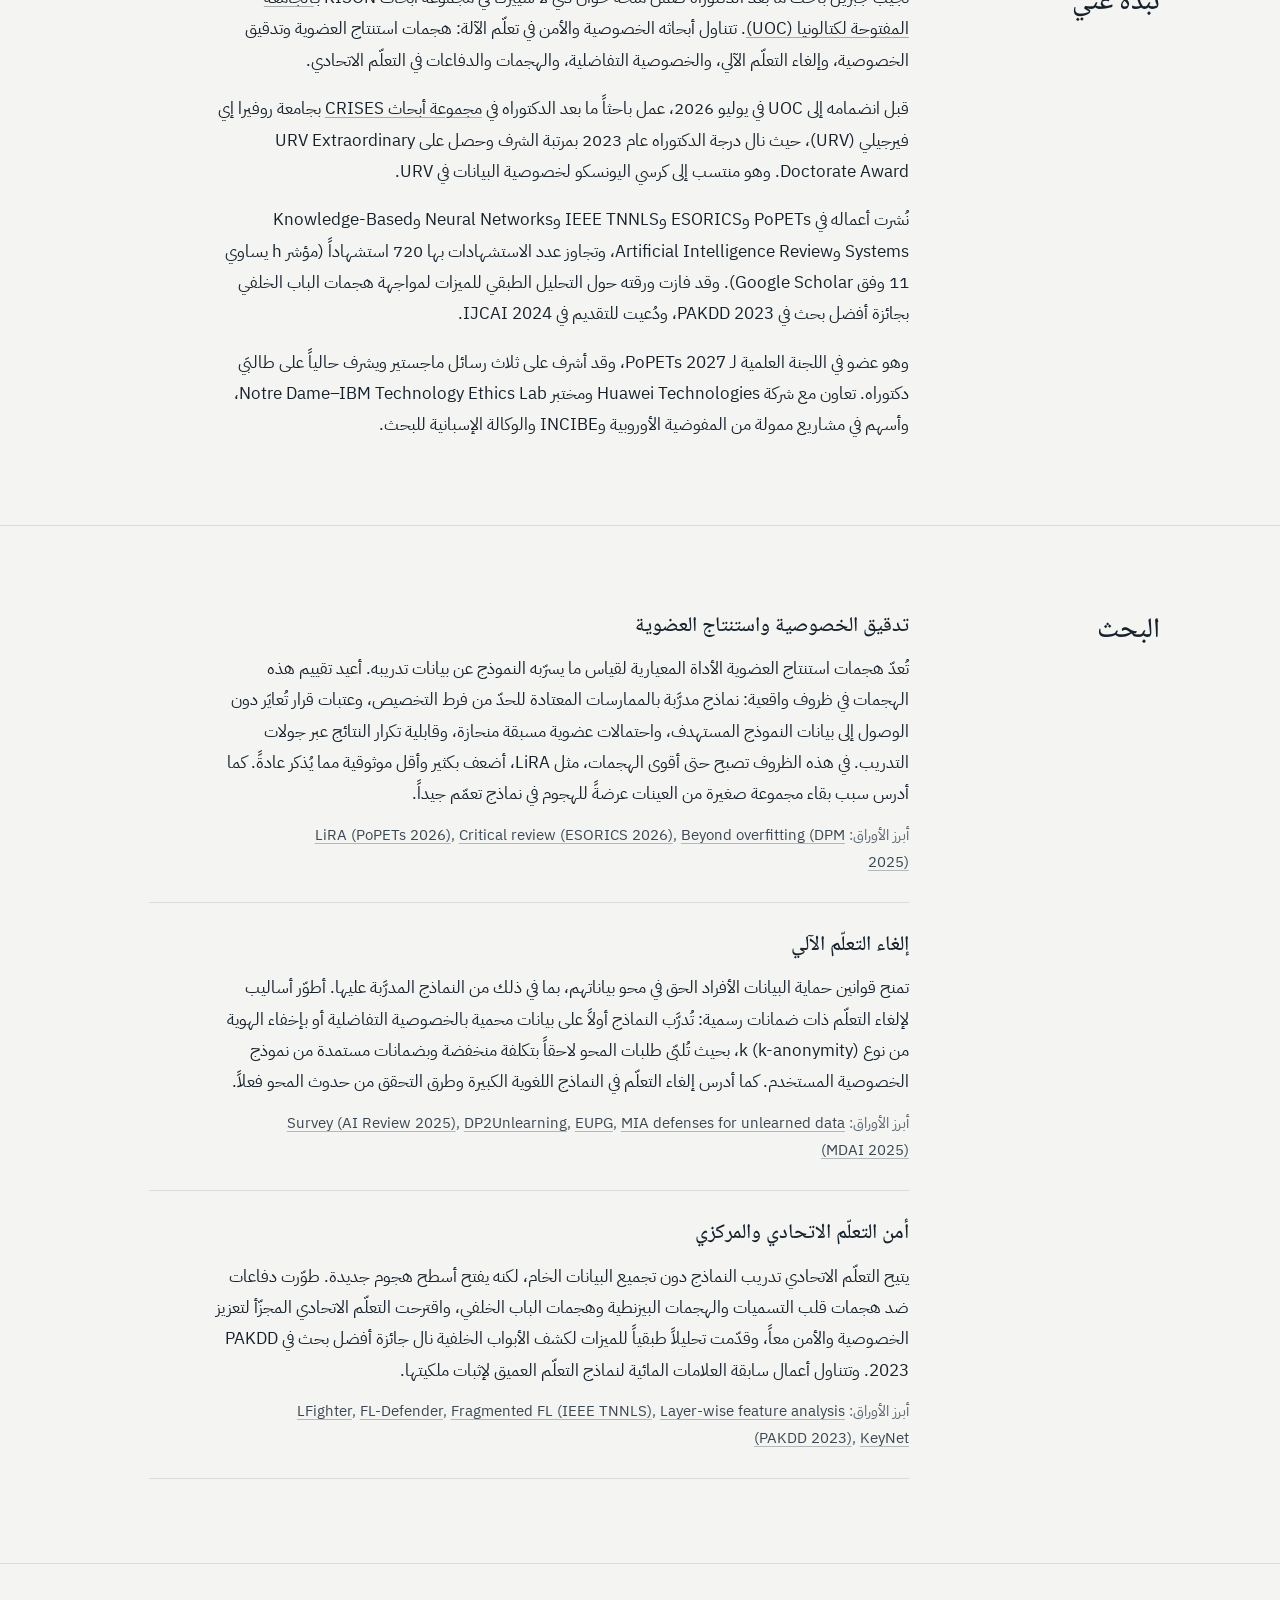
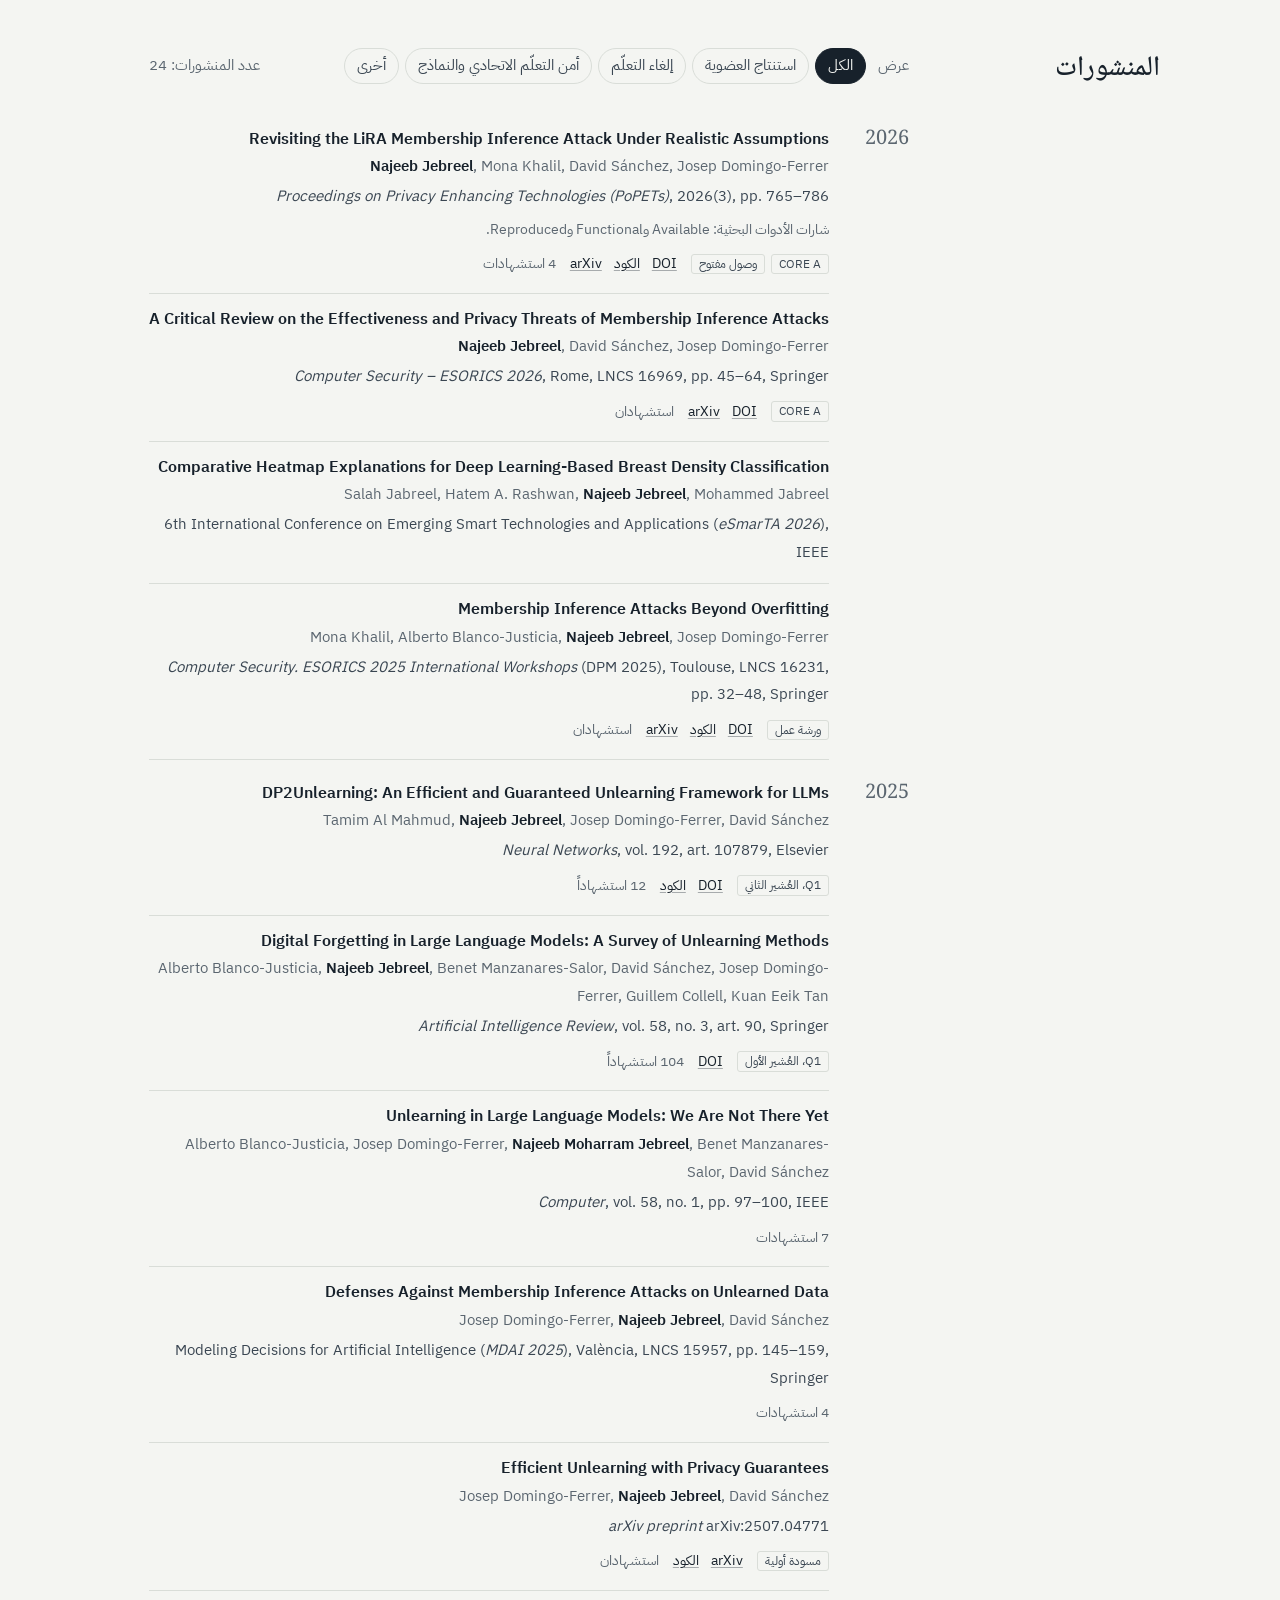
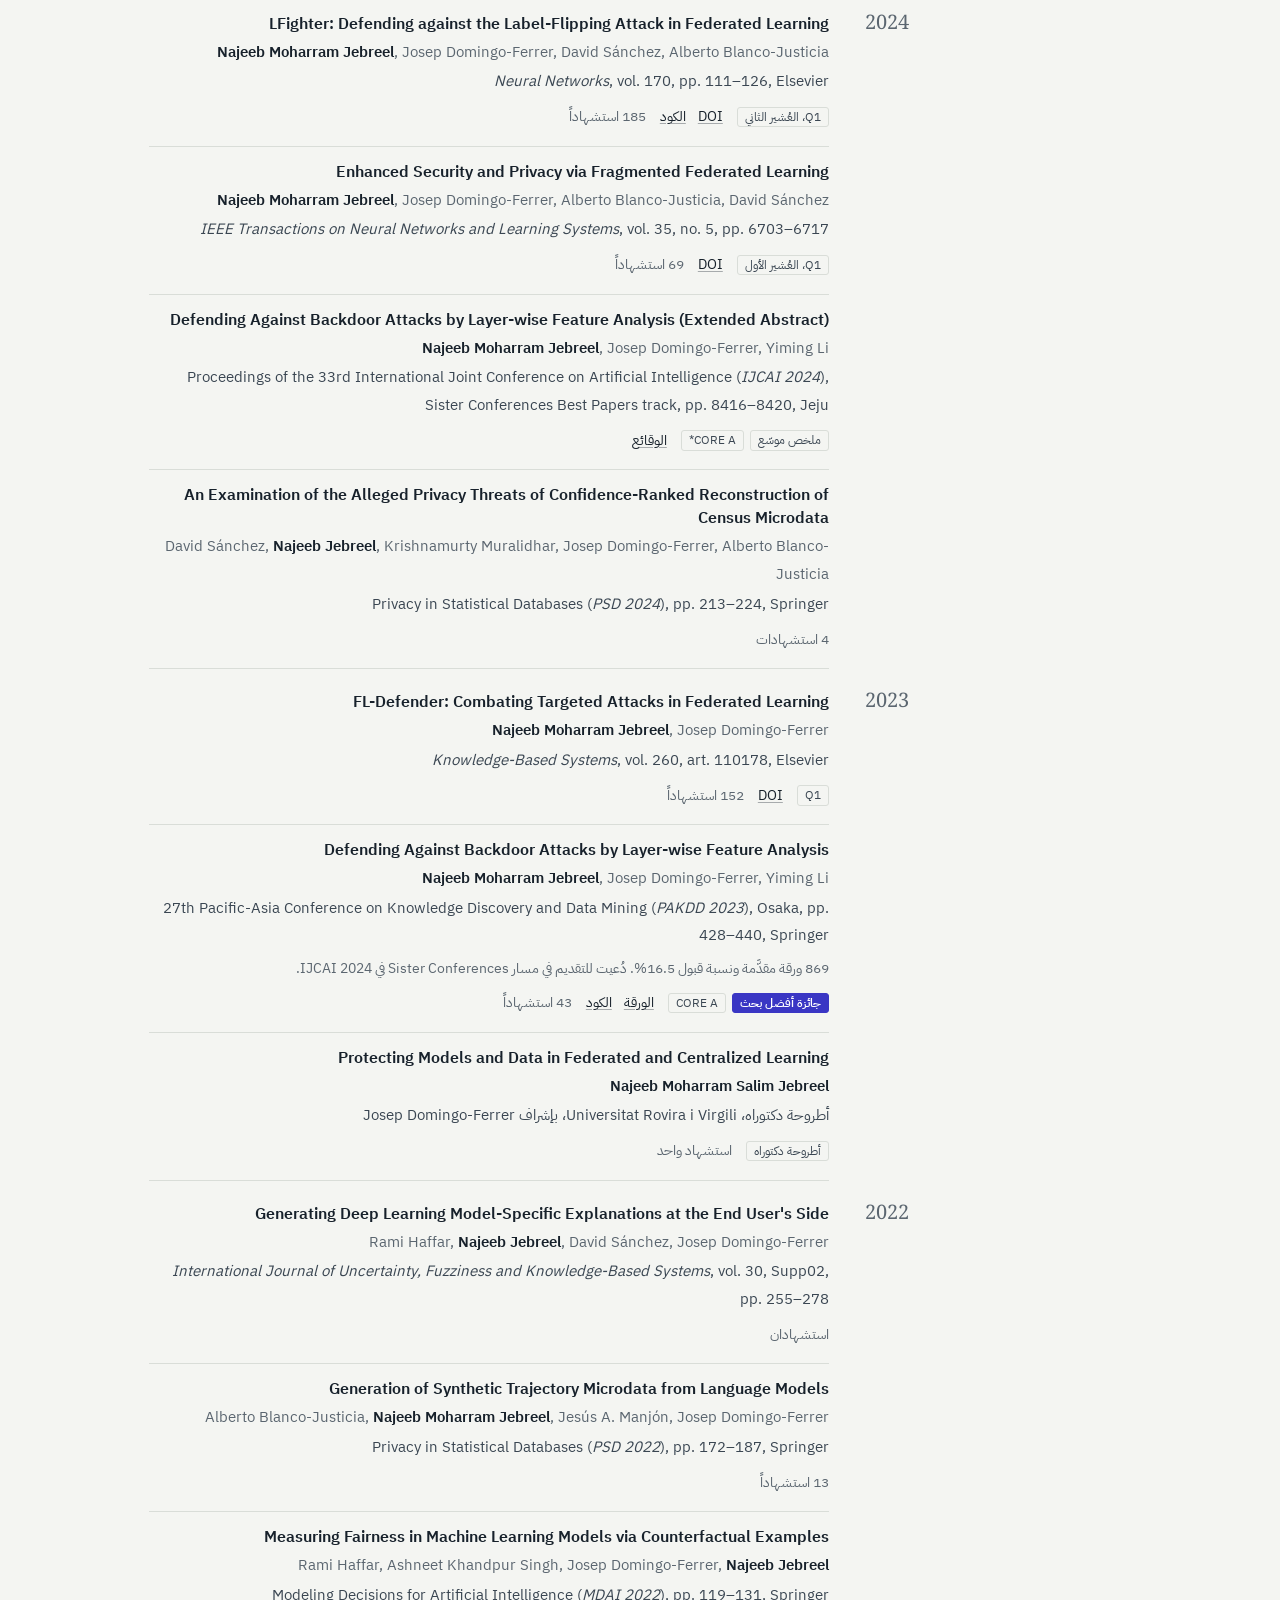
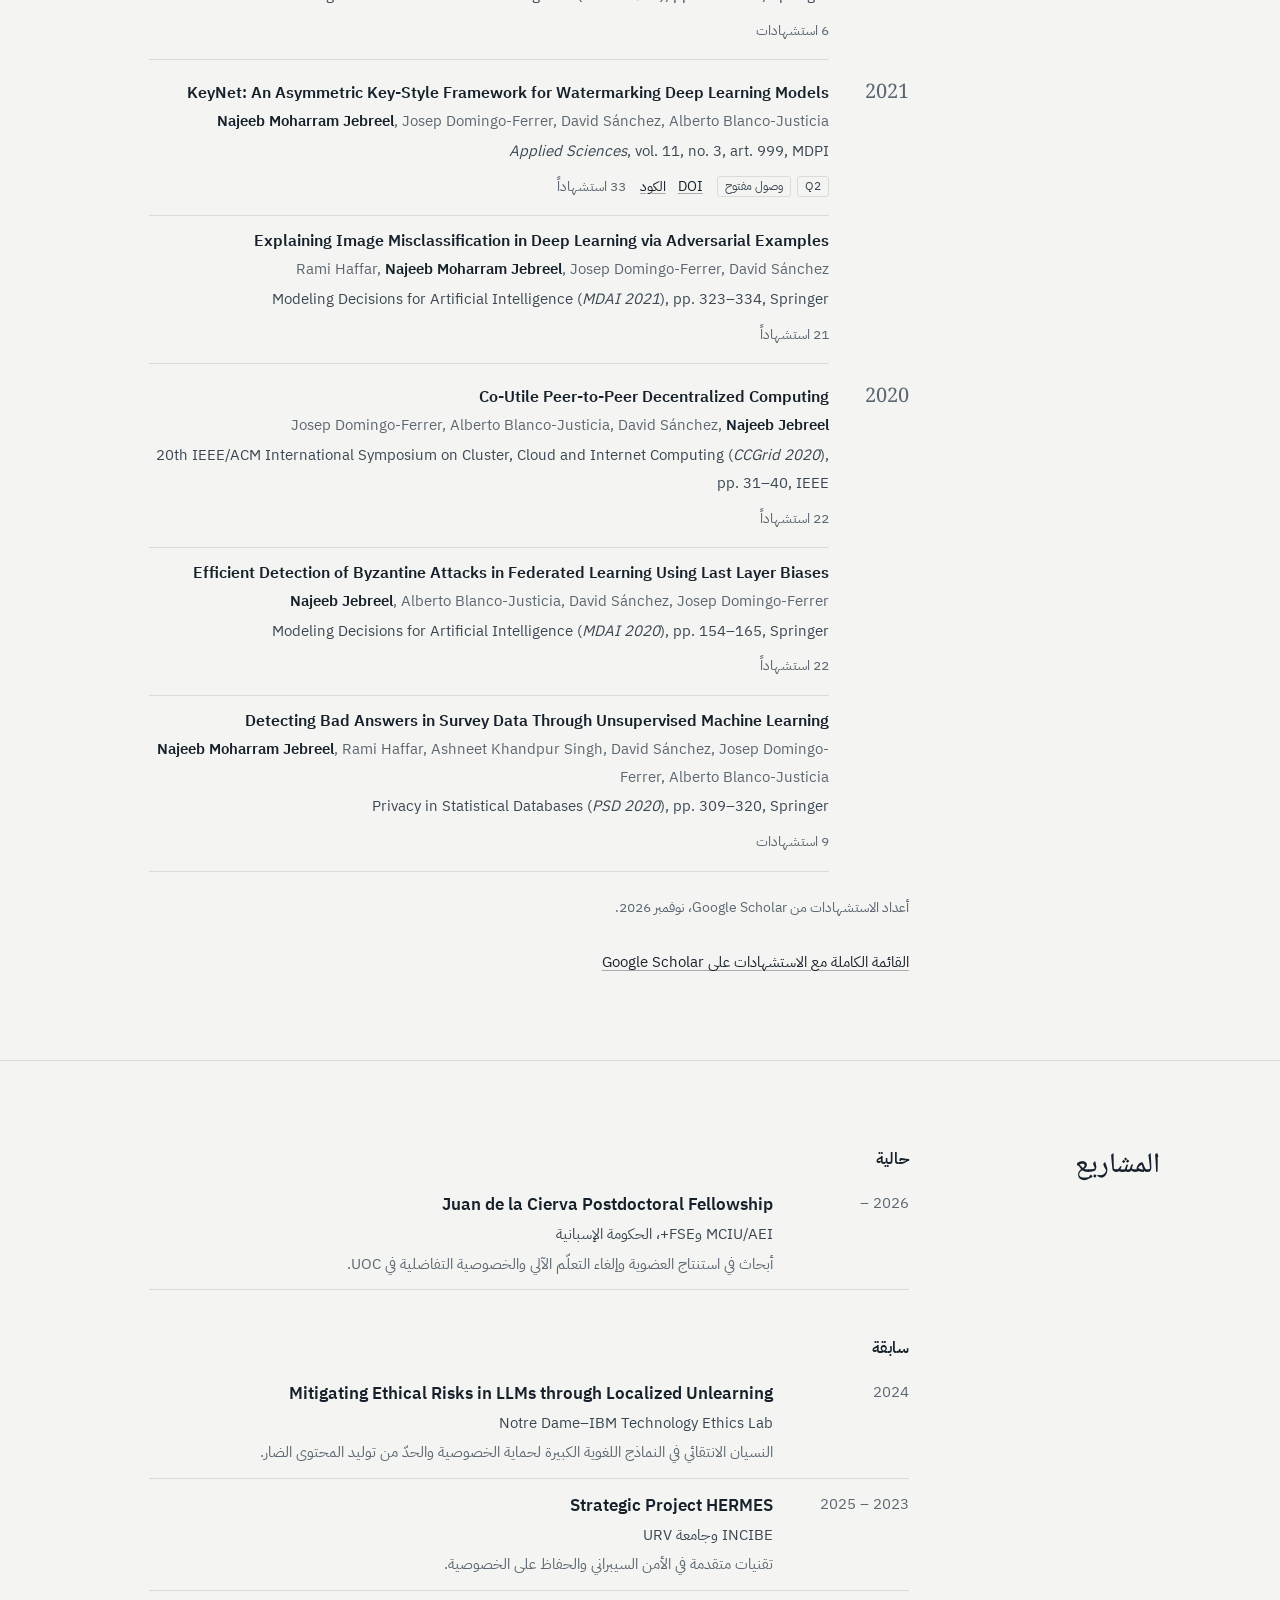
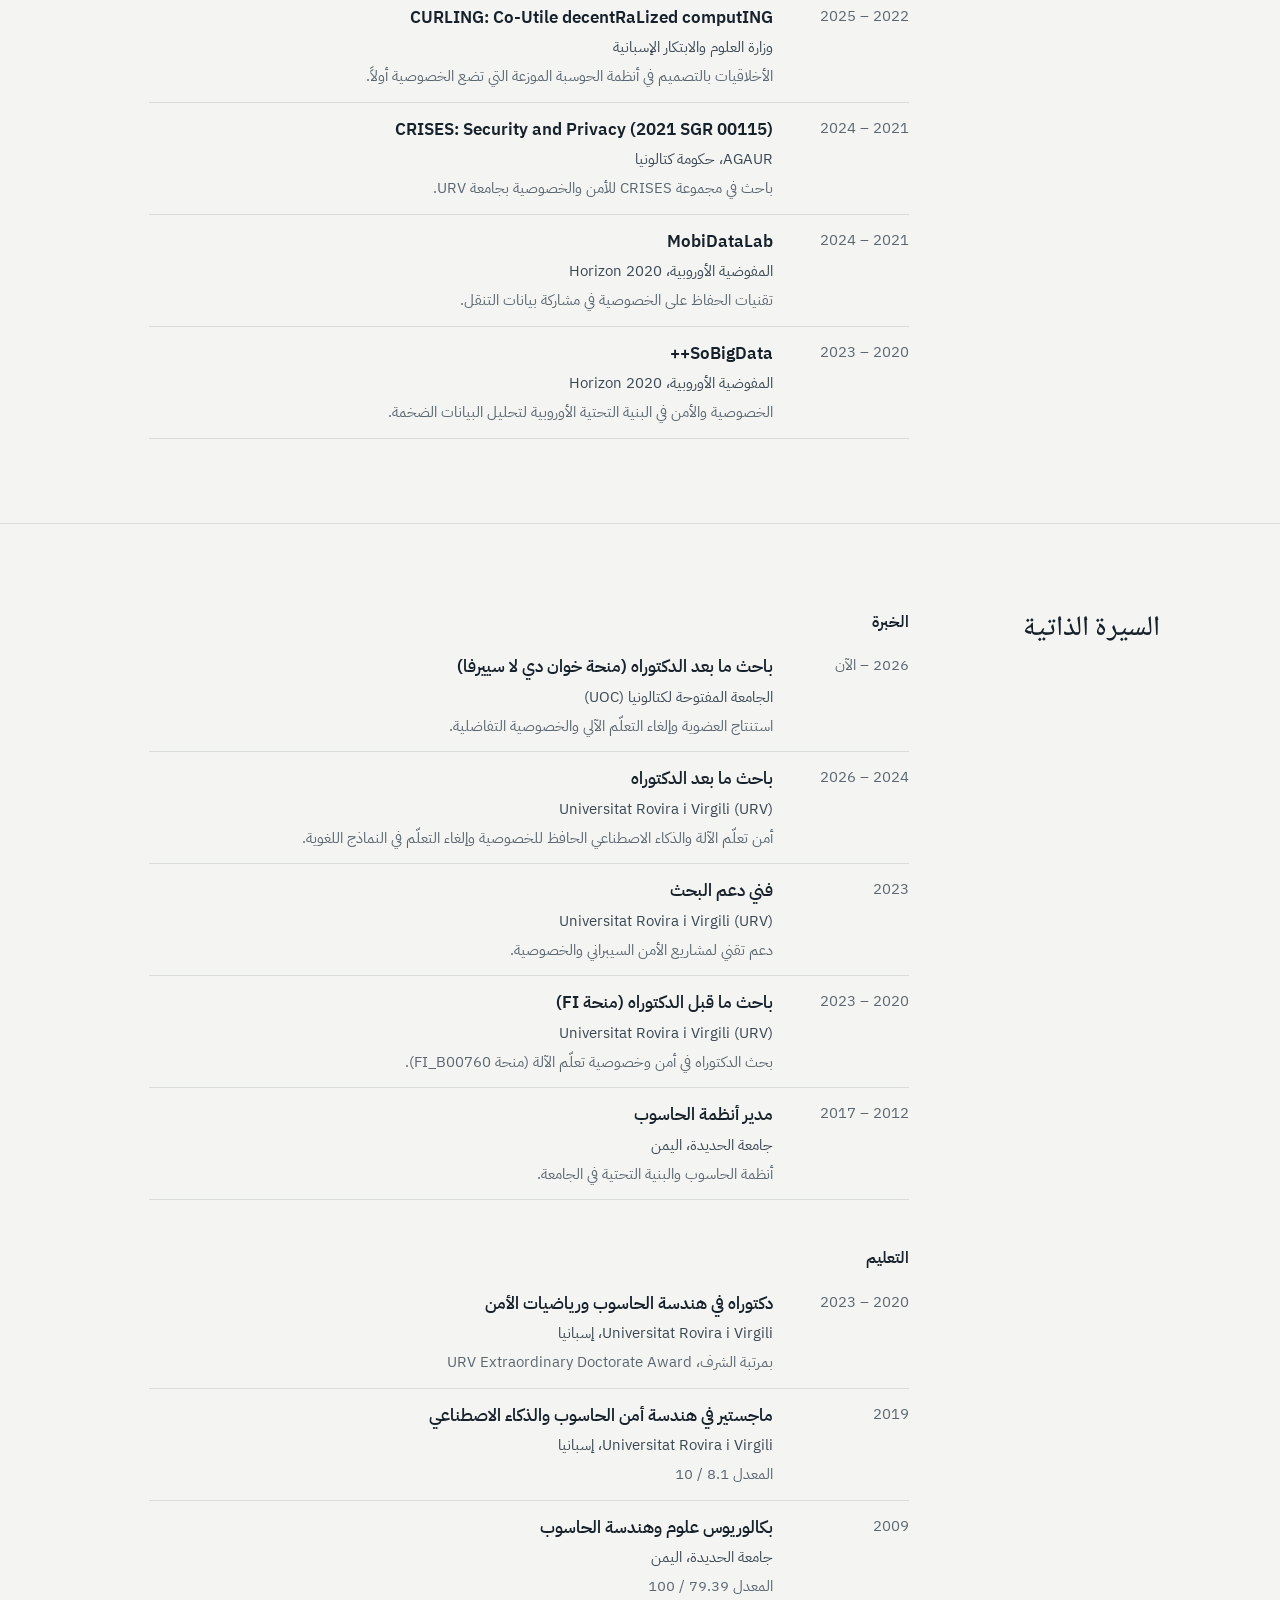
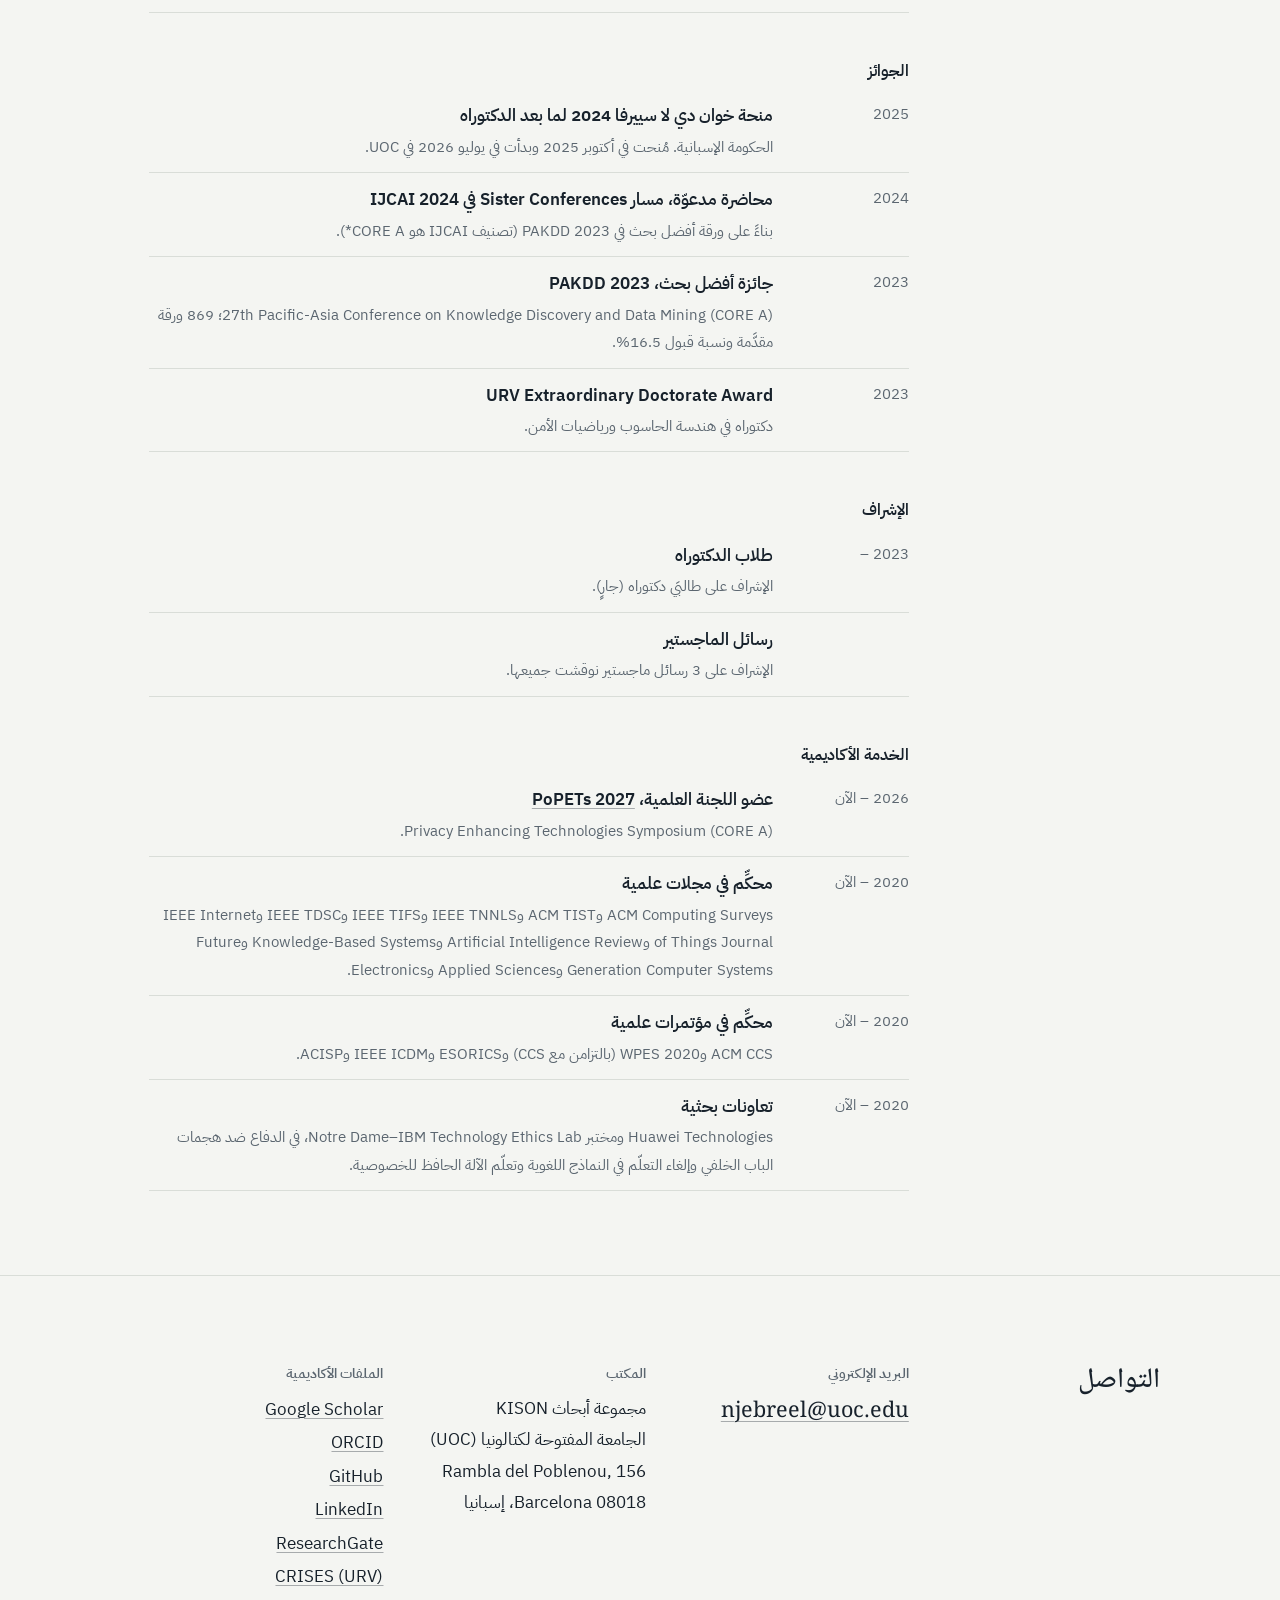
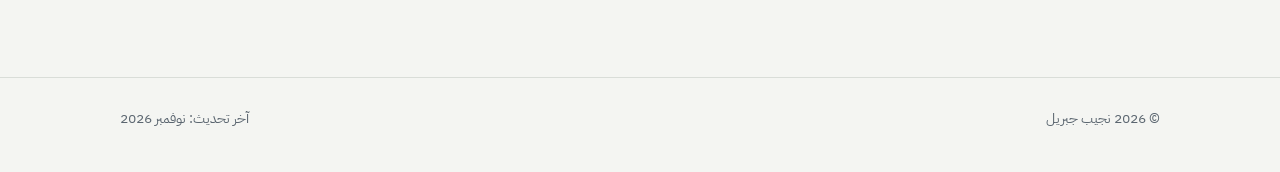
==== commit ba009c14: "Merge verified-review journals into the journal reviewer list Co-Authored-By: Claude Opus 5.5 <norep" ====
--- a/index-ar.html
+++ b/index-ar.html
@@ -393,9 +393,8 @@
         <h3 class="sub">الخدمة الأكاديمية</h3>
         <ul class="rows">
           <li><span class="when">2026 – الآن</span><div><p class="what">عضو اللجنة العلمية، <a rel="noopener" href="https://submit.petsymposium.org/2027.1/users.php/pc">PoPETs 2027</a></p><div class="detail">Privacy Enhancing Technologies Symposium (CORE A).</div></div></li>
-          <li><span class="when">2020 – الآن</span><div><p class="what">محكِّم في مجلات علمية</p><div class="detail">Knowledge-Based Systems وFuture Generation Computer Systems وIEEE Internet of Things Journal وIEEE TDSC وIEEE TNNLS وIEEE TIFS وACM TIST وACM Computing Surveys.</div></div></li>
+          <li><span class="when">2020 – الآن</span><div><p class="what">محكِّم في مجلات علمية</p><div class="detail">ACM Computing Surveys وACM TIST وIEEE TNNLS وIEEE TIFS وIEEE TDSC وIEEE Internet of Things Journal وArtificial Intelligence Review وKnowledge-Based Systems وFuture Generation Computer Systems وApplied Sciences وElectronics.</div></div></li>
           <li><span class="when">2020 – الآن</span><div><p class="what">محكِّم في مؤتمرات علمية</p><div class="detail">ACM CCS وWPES 2020 (بالتزامن مع CCS) وESORICS وIEEE ICDM وACISP.</div></div></li>
-          <li><span class="when">2020 – الآن</span><div><p class="what">مراجعات موثّقة: 16 (Web of Science)</p><div class="detail"><ul><li><span dir="ltr">ACM Computing Surveys</span>: مراجعتان</li><li><span dir="ltr">ACM Transactions on Intelligent Systems and Technology</span>: مراجعتان</li><li><span dir="ltr">Applied Sciences</span>: مراجعتان</li><li><span dir="ltr">Electronics</span>: مراجعتان</li><li><span dir="ltr">IEEE Internet of Things Journal</span>: مراجعة واحدة</li><li><span dir="ltr">Artificial Intelligence Review</span>: مراجعة واحدة</li><li><span dir="ltr">IEEE Transactions on Information Forensics and Security</span>: مراجعة واحدة</li><li><span dir="ltr">IEEE Transactions on Neural Networks and Learning Systems</span>: مراجعة واحدة</li></ul></div></div></li>
           <li><span class="when">2020 – الآن</span><div><p class="what">تعاونات بحثية</p><div class="detail">Huawei Technologies ومختبر Notre Dame–IBM Technology Ethics Lab، في الدفاع ضد هجمات الباب الخلفي وإلغاء التعلّم في النماذج اللغوية وتعلّم الآلة الحافظ للخصوصية.</div></div></li>
         </ul>
       </div>
